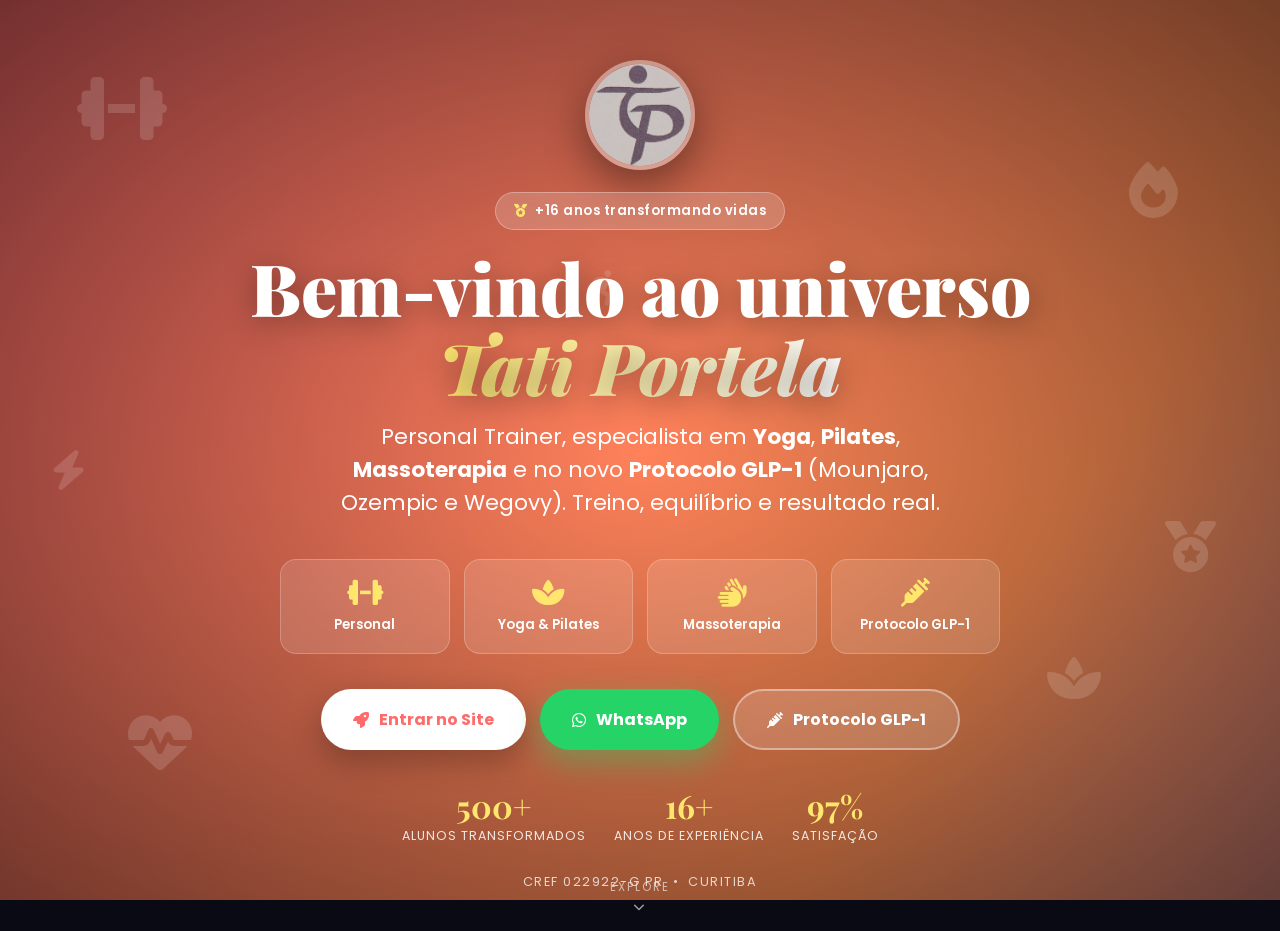
==== index.html @ 3a53423b "Add files via upload" ====
<!DOCTYPE html>
<html lang="pt-BR">
<head>
<!-- Google tag (gtag.js) -->
<script async src="https://www.googletagmanager.com/gtag/js?id=G-W2JS8PE7WV"></script>
<script>
  window.dataLayer = window.dataLayer || [];
  function gtag(){dataLayer.push(arguments);}
  gtag('js', new Date());

  gtag('config', 'G-W2JS8PE7WV');
</script>
    <meta charset="UTF-8">
    <meta name="viewport" content="width=device-width, initial-scale=1.0, maximum-scale=5.0">
    <meta name="theme-color" content="#FF6B6B">
    <meta name="description" content="Bem-vindo ao universo Tati Portela - Personal Trainer especialista em transformação física, Yoga, Pilates, Massoterapia e Protocolo GLP-1 (Mounjaro/Ozempic/Wegovy)">
    <title>Bem-vindo • Tati Portela Personal Trainer</title>
    <link rel="icon" href="TP_logo.jpeg">
    <link href="https://fonts.googleapis.com/css2?family=Poppins:wght@300;400;600;700;800;900&family=Playfair+Display:wght@700;900&display=swap" rel="stylesheet">
    <link rel="stylesheet" href="https://cdnjs.cloudflare.com/ajax/libs/font-awesome/6.4.0/css/all.min.css">
    <style>
        *, *::before, *::after { margin:0; padding:0; box-sizing: border-box; }
        html { scroll-behavior: smooth; }
        body {
            font-family: 'Poppins', sans-serif;
            color: #fff;
            min-height: 100vh;
            overflow-x: hidden;
            background: #0a0a14;
        }

        /* Animated gradient background */
        .bg-stage {
            position: fixed; inset: 0; z-index: -2;
            background: linear-gradient(125deg, #FF6B6B 0%, #FF8E53 25%, #6E72FC 60%, #4ECDC4 100%);
            background-size: 300% 300%;
            animation: gradMove 14s ease infinite;
        }
        @keyframes gradMove {
            0%,100% { background-position: 0% 50%; }
            50%     { background-position: 100% 50%; }
        }
        .bg-overlay {
            position: fixed; inset: 0; z-index: -1;
            background: radial-gradient(ellipse at center, rgba(0,0,0,0) 0%, rgba(0,0,0,0.55) 100%);
        }

        /* Floating fitness icons */
        .floaters { position: fixed; inset: 0; z-index: 0; pointer-events: none; overflow: hidden; }
        .floaters i {
            position: absolute;
            color: rgba(255,255,255,0.15);
            font-size: 3rem;
            animation: floatA 12s ease-in-out infinite;
        }
        .floaters i:nth-child(1){ top:8%;  left:6%;  animation-delay:0s;  font-size:4.5rem; }
        .floaters i:nth-child(2){ top:18%; right:8%; animation-delay:2s;  font-size:3.5rem; }
        .floaters i:nth-child(3){ bottom:14%; left:10%; animation-delay:4s; font-size:4rem; }
        .floaters i:nth-child(4){ bottom:22%; right:14%; animation-delay:1s; font-size:3rem; }
        .floaters i:nth-child(5){ top:50%; left:4%; animation-delay:3s; font-size:2.5rem; }
        .floaters i:nth-child(6){ top:58%; right:5%; animation-delay:5s; font-size:3.2rem; }
        .floaters i:nth-child(7){ top:30%; left:46%; animation-delay:6s; font-size:2.2rem; }
        @keyframes floatA {
            0%,100%{ transform: translateY(0) rotate(0deg); opacity:0.12; }
            50%   { transform: translateY(-30px) rotate(15deg); opacity:0.28; }
        }

        /* Main hero */
        main {
            position: relative; z-index: 1;
            min-height: 100vh;
            display: flex; flex-direction: column;
            align-items: center; justify-content: center;
            padding: 60px 24px 40px;
            text-align: center;
        }

        .logo-wrap {
            width: 110px; height: 110px;
            border-radius: 50%;
            overflow: hidden;
            border: 4px solid rgba(255,255,255,0.4);
            box-shadow: 0 15px 40px rgba(0,0,0,0.4);
            margin-bottom: 22px;
            animation: pulseRing 2.5s ease-in-out infinite;
        }
        .logo-wrap img { width: 100%; height: 100%; object-fit: cover; }
        @keyframes pulseRing {
            0%,100%{ box-shadow: 0 15px 40px rgba(0,0,0,0.4), 0 0 0 0 rgba(255,255,255,0.5); }
            50%   { box-shadow: 0 15px 40px rgba(0,0,0,0.4), 0 0 0 18px rgba(255,255,255,0); }
        }

        .badge-top {
            display: inline-flex; align-items: center; gap: 8px;
            padding: 8px 18px;
            background: rgba(255,255,255,0.18);
            backdrop-filter: blur(12px);
            -webkit-backdrop-filter: blur(12px);
            border-radius: 50px;
            border: 1px solid rgba(255,255,255,0.3);
            font-size: 0.82rem; font-weight: 600;
            letter-spacing: 0.5px;
            margin-bottom: 18px;
            animation: fadeUp 0.8s ease 0.1s both;
        }
        .badge-top i { color: #FFE66D; }

        h1.title {
            font-family: 'Playfair Display', serif;
            font-weight: 900;
            font-size: clamp(1.9rem, 7vw, 4.5rem);
            line-height: 1.1;
            margin-bottom: 14px;
            text-shadow: 0 6px 30px rgba(0,0,0,0.35);
            animation: fadeUp 0.9s ease 0.2s both;
            padding: 0 8px;
            word-wrap: break-word;
        }
        h1.title em {
            font-style: italic;
            background: linear-gradient(90deg, #FFE66D, #fff);
            -webkit-background-clip: text;
            background-clip: text;
            -webkit-text-fill-color: transparent;
        }
        .tagline {
            font-size: clamp(1rem, 2.5vw, 1.35rem);
            opacity: 0.95;
            font-weight: 400;
            max-width: 640px;
            margin: 0 auto 30px;
            animation: fadeUp 1s ease 0.3s both;
        }

        @keyframes fadeUp {
            from { opacity:0; transform: translateY(20px); }
            to   { opacity:1; transform: translateY(0); }
        }

        /* Pillars */
        .pillars {
            display: grid;
            grid-template-columns: repeat(4, 1fr);
            gap: 14px;
            max-width: 720px;
            width: 100%;
            margin: 10px 0 35px;
            animation: fadeUp 1.1s ease 0.4s both;
        }
        .pillar {
            background: rgba(255,255,255,0.13);
            backdrop-filter: blur(14px);
            -webkit-backdrop-filter: blur(14px);
            border: 1px solid rgba(255,255,255,0.22);
            border-radius: 16px;
            padding: 18px 10px;
            transition: transform 0.3s ease, background 0.3s ease;
        }
        .pillar:hover {
            transform: translateY(-6px);
            background: rgba(255,255,255,0.2);
        }
        .pillar i {
            font-size: 1.8rem; display:block; margin-bottom: 8px;
            color: #FFE66D;
        }
        .pillar span {
            font-size: 0.82rem; font-weight: 600; display: block;
        }

        /* CTA buttons */
        .cta-row {
            display: flex; gap: 14px; flex-wrap: wrap; justify-content: center;
            animation: fadeUp 1.2s ease 0.5s both;
        }
        .btn {
            display: inline-flex; align-items: center; gap: 10px;
            padding: 16px 32px;
            border-radius: 50px;
            text-decoration: none;
            font-weight: 700;
            font-size: 1rem;
            transition: transform 0.25s ease, box-shadow 0.25s ease;
            cursor: pointer;
            border: none;
            font-family: inherit;
        }
        .btn-primary {
            background: #fff;
            color: #FF6B6B;
            box-shadow: 0 12px 30px rgba(0,0,0,0.25);
        }
        .btn-primary:hover { transform: translateY(-4px); box-shadow: 0 18px 40px rgba(0,0,0,0.35); }
        .btn-whatsapp {
            background: #25D366;
            color: #fff;
            box-shadow: 0 12px 30px rgba(37,211,102,0.4);
        }
        .btn-whatsapp:hover { transform: translateY(-4px); box-shadow: 0 18px 40px rgba(37,211,102,0.55); }
        .btn-ghost {
            background: rgba(255,255,255,0.15);
            color: #fff;
            border: 2px solid rgba(255,255,255,0.4);
            backdrop-filter: blur(10px);
        }
        .btn-ghost:hover { background: rgba(255,255,255,0.25); transform: translateY(-4px); }

        /* Stats footer */
        .mini-stats {
            display: flex; gap: 28px; flex-wrap: wrap; justify-content: center;
            margin-top: 40px;
            animation: fadeUp 1.3s ease 0.6s both;
        }
        .mini-stats .stat {
            text-align: center;
        }
        .mini-stats .stat strong {
            display: block;
            font-family: 'Playfair Display', serif;
            font-size: 2rem;
            color: #FFE66D;
            line-height: 1;
        }
        .mini-stats .stat span {
            font-size: 0.78rem;
            opacity: 0.85;
            text-transform: uppercase;
            letter-spacing: 1px;
        }

        .cref-line {
            margin-top: 26px;
            font-size: 0.8rem;
            opacity: 0.75;
            letter-spacing: 1.5px;
            text-transform: uppercase;
        }

        /* Scroll indicator */
        .scroll-hint {
            position: absolute; bottom: 18px; left: 50%; transform: translateX(-50%);
            font-size: 0.72rem; opacity: 0.6; letter-spacing: 2px;
            text-transform: uppercase;
            display: flex; flex-direction: column; align-items: center; gap: 6px;
        }
        .scroll-hint i { animation: bounce 1.6s ease infinite; }
        @keyframes bounce {
            0%,100%{ transform: translateY(0); }
            50%   { transform: translateY(6px); }
        }

        /* Mobile */
        @media (max-width: 768px) {
            .floaters i { font-size: 2rem !important; }
            .floaters i:nth-child(1){ font-size: 2.8rem !important; }
            .floaters i:nth-child(3){ font-size: 2.5rem !important; }
        }
        @media (max-width: 600px) {
            main { padding: 36px 16px 30px; min-height: auto; }
            .logo-wrap { width: 84px; height: 84px; margin-bottom: 14px; }
            .badge-top { font-size: 0.68rem; padding: 6px 12px; letter-spacing: 0.2px; }
            h1.title br { display: none; }
            h1.title em { white-space: nowrap; }
            .tagline { font-size: 0.92rem; line-height: 1.55; padding: 0 4px; margin-bottom: 24px; }
            .pillars { grid-template-columns: repeat(2, 1fr); gap: 10px; max-width: 360px; margin: 4px auto 28px; }
            .pillar { padding: 14px 6px; }
            .pillar i { font-size: 1.4rem; margin-bottom: 6px; }
            .pillar span { font-size: 0.7rem; line-height: 1.2; }
            .btn { padding: 13px 22px; font-size: 0.88rem; width: 100%; max-width: 320px; justify-content: center; }
            .cta-row { flex-direction: column; align-items: center; gap: 10px; width: 100%; }
            .mini-stats { gap: 16px; margin-top: 26px; }
            .mini-stats .stat strong { font-size: 1.4rem; }
            .mini-stats .stat span { font-size: 0.65rem; letter-spacing: 0.5px; }
            .cref-line { font-size: 0.7rem; letter-spacing: 1px; margin-top: 20px; }
            .scroll-hint { display: none; }
            /* Reduce floaters on small screens for clarity */
            .floaters i:nth-child(5),
            .floaters i:nth-child(7) { display: none; }
        }
        @media (max-width: 380px) {
            h1.title { font-size: 1.7rem; }
            .tagline { font-size: 0.85rem; }
            .pillar span { font-size: 0.65rem; }
        }
        @media (prefers-reduced-motion: reduce) {
            .bg-stage, .floaters i, .logo-wrap, .scroll-hint i { animation: none !important; }
        }
    </style>
</head>
<body>
    <div class="bg-stage" aria-hidden="true"></div>
    <div class="bg-overlay" aria-hidden="true"></div>
    <div class="floaters" aria-hidden="true">
        <i class="fas fa-dumbbell"></i>
        <i class="fas fa-fire"></i>
        <i class="fas fa-heart-pulse"></i>
        <i class="fas fa-spa"></i>
        <i class="fas fa-bolt"></i>
        <i class="fas fa-medal"></i>
        <i class="fas fa-person-running"></i>
    </div>

    <main>
        <div class="logo-wrap">
            <img src="TP_logo.jpeg" alt="Logo Tati Portela">
        </div>

        <span class="badge-top"><i class="fas fa-medal"></i> +16 anos transformando vidas</span>

        <h1 class="title">Bem-vindo ao universo<br><em>Tati Portela</em></h1>

        <p class="tagline">
            Personal Trainer, especialista em <strong>Yoga</strong>, <strong>Pilates</strong>, <strong>Massoterapia</strong>
            e no novo <strong>Protocolo GLP-1</strong> (Mounjaro, Ozempic e Wegovy).
            Treino, equilíbrio e resultado real.
        </p>

        <div class="pillars" role="list">
            <div class="pillar" role="listitem"><i class="fas fa-dumbbell"></i><span>Personal</span></div>
            <div class="pillar" role="listitem"><i class="fas fa-spa"></i><span>Yoga &amp; Pilates</span></div>
            <div class="pillar" role="listitem"><i class="fas fa-hands"></i><span>Massoterapia</span></div>
            <div class="pillar" role="listitem"><i class="fas fa-syringe"></i><span>Protocolo GLP-1</span></div>
        </div>

        <div class="cta-row">
            <a href="site.html" class="btn btn-primary"><i class="fas fa-rocket"></i> Entrar no Site</a>
            <a href="https://api.whatsapp.com/send?phone=5541997786117&text=Ol%C3%A1%20Tati!%20Quero%20conhecer%20seus%20servi%C3%A7os." target="_blank" rel="noopener" class="btn btn-whatsapp"><i class="fab fa-whatsapp"></i> WhatsApp</a>
            <a href="site.html#protocolo" class="btn btn-ghost"><i class="fas fa-syringe"></i> Protocolo GLP-1</a>
        </div>

        <div class="mini-stats">
            <div class="stat"><strong>500+</strong><span>Alunos transformados</span></div>
            <div class="stat"><strong>16+</strong><span>Anos de experiência</span></div>
            <div class="stat"><strong>97%</strong><span>Satisfação</span></div>
        </div>

        <p class="cref-line">CREF 022922-G PR &nbsp;•&nbsp; Curitiba</p>

        <div class="scroll-hint" aria-hidden="true">
            Explore <i class="fas fa-chevron-down"></i>
        </div>
    </main>
</body>
</html>
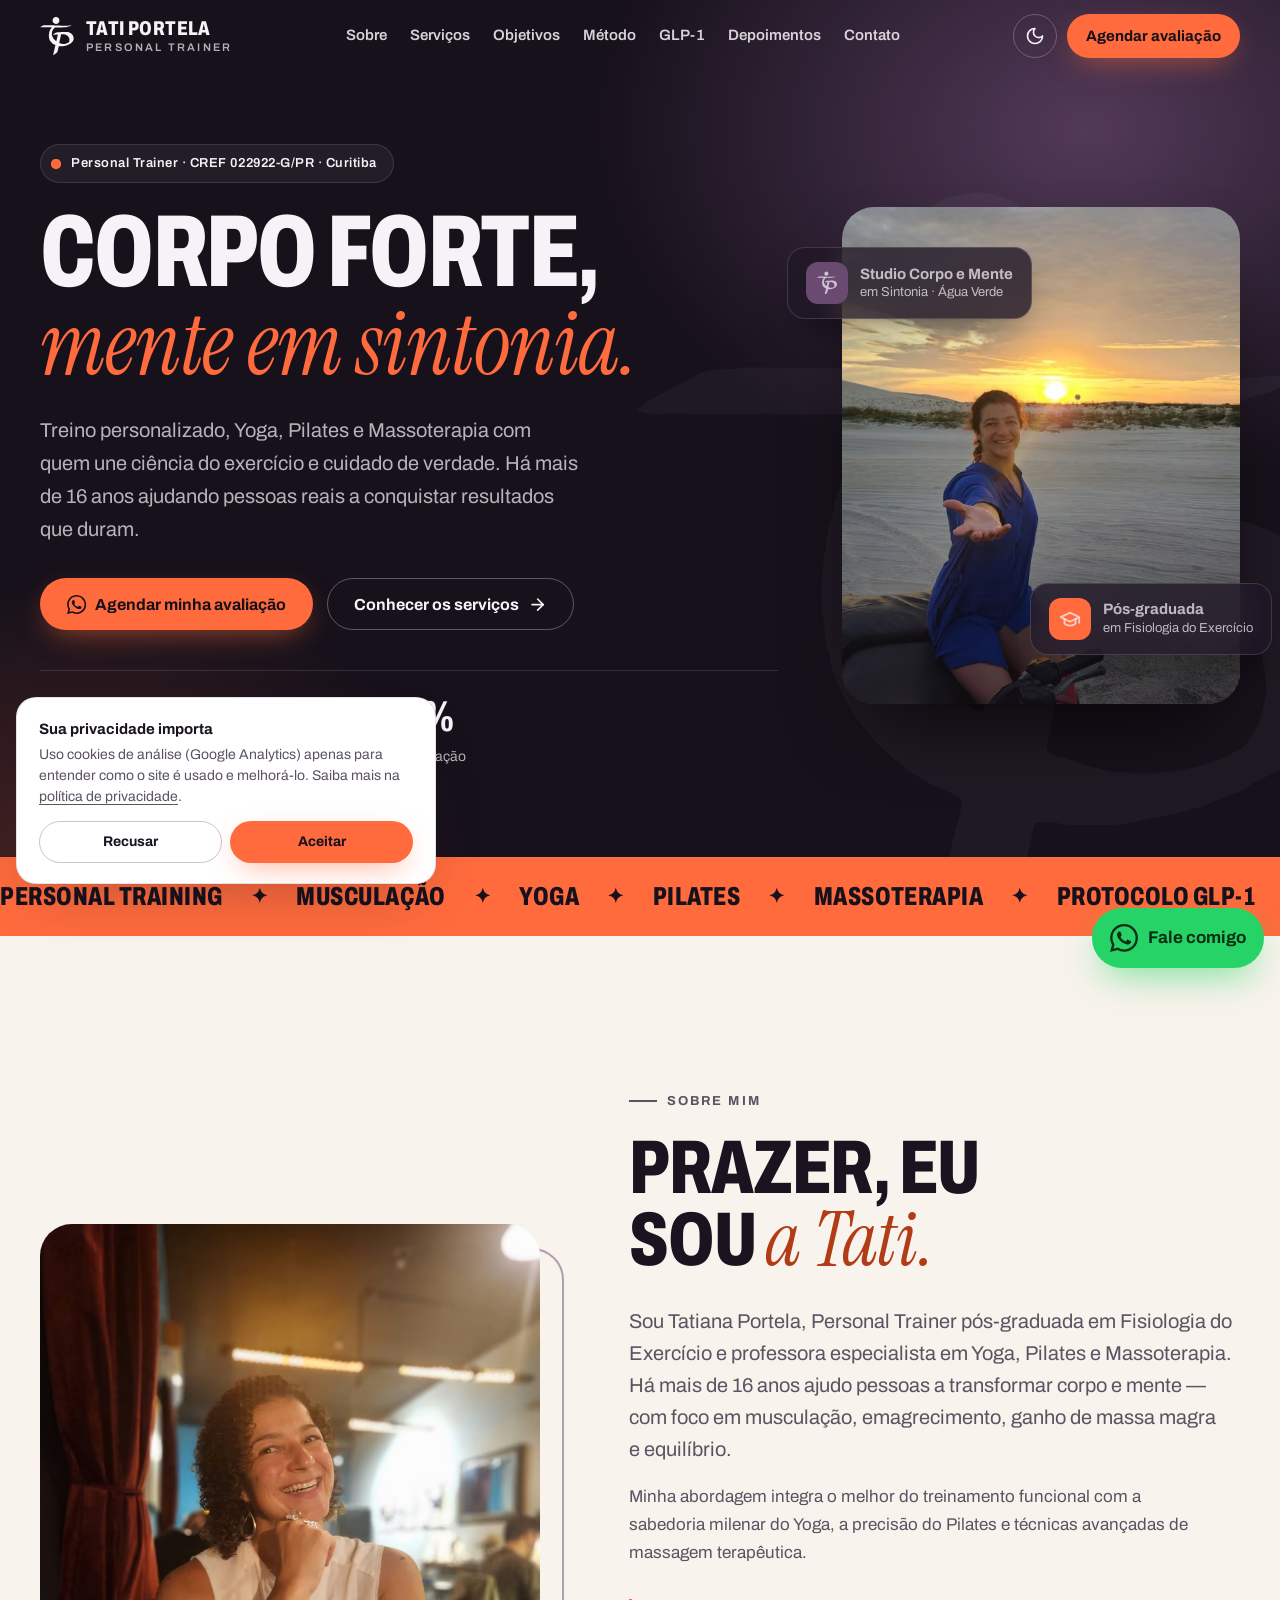
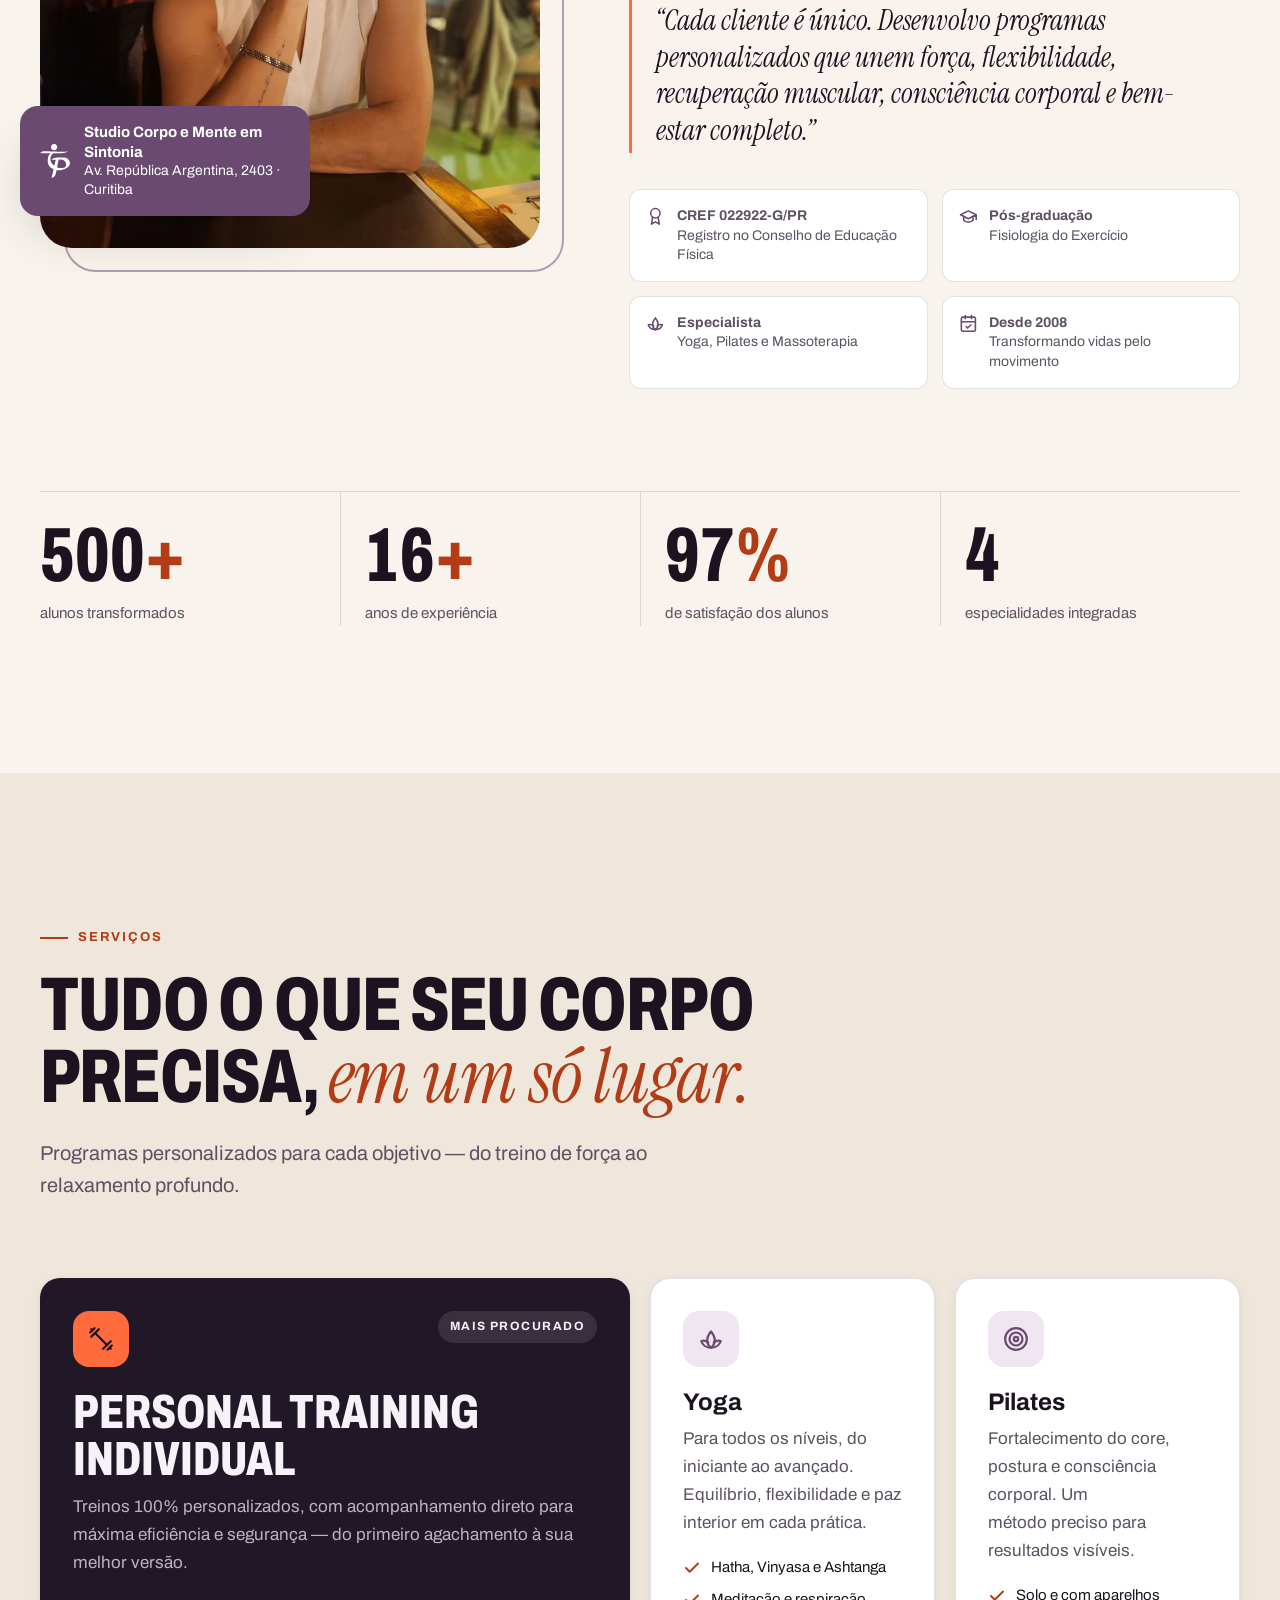
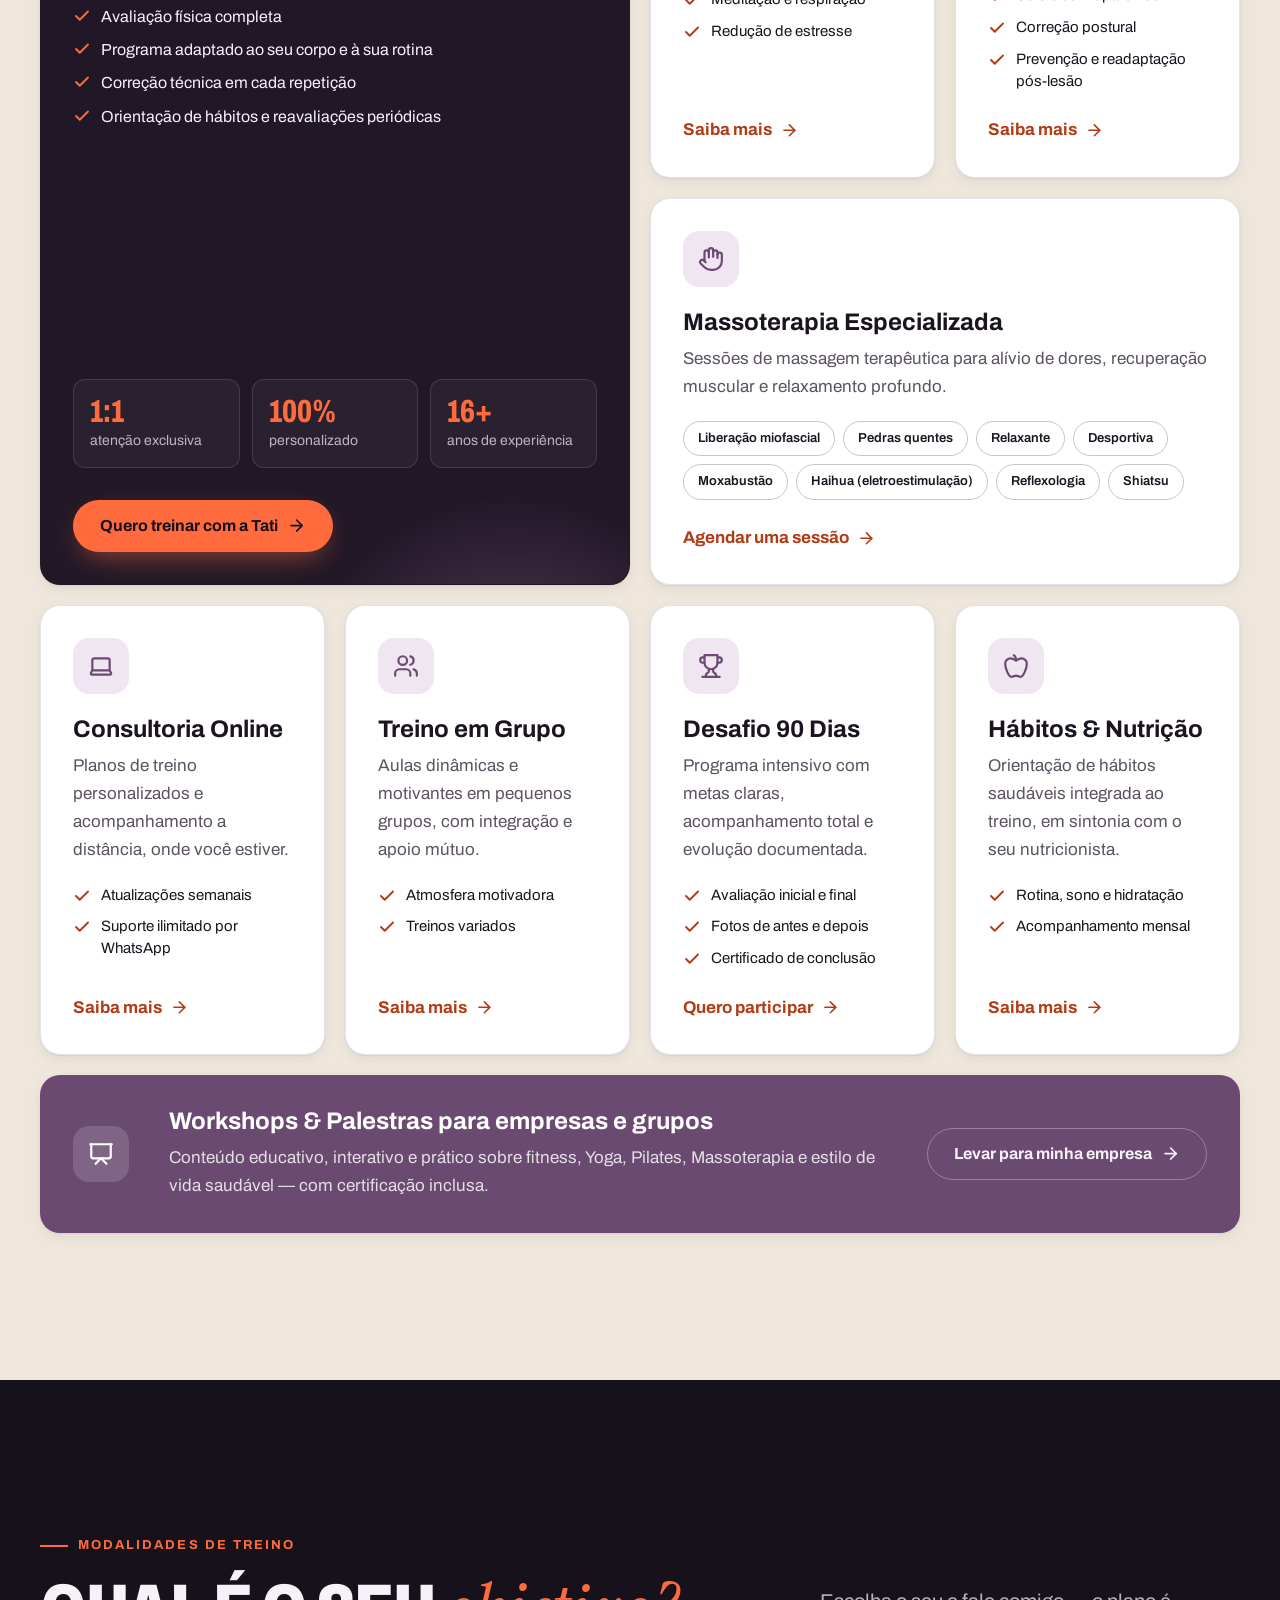
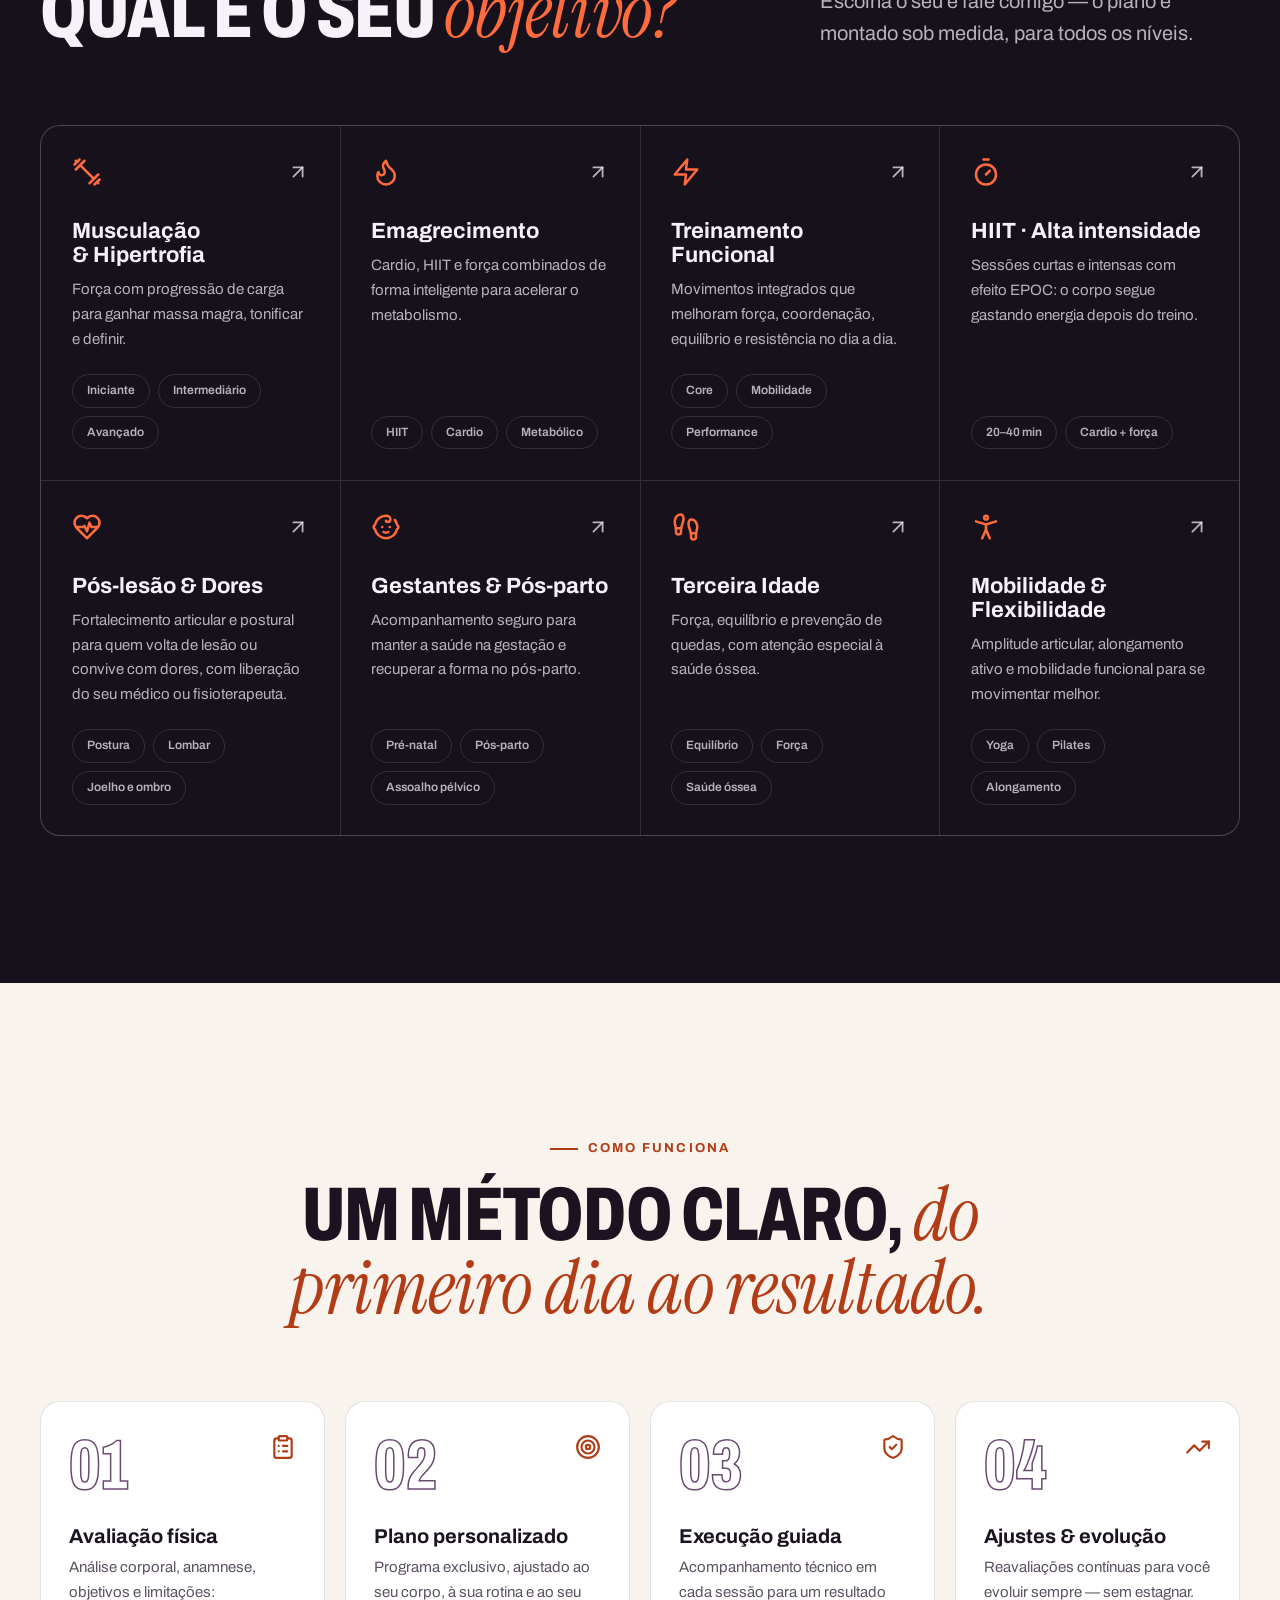
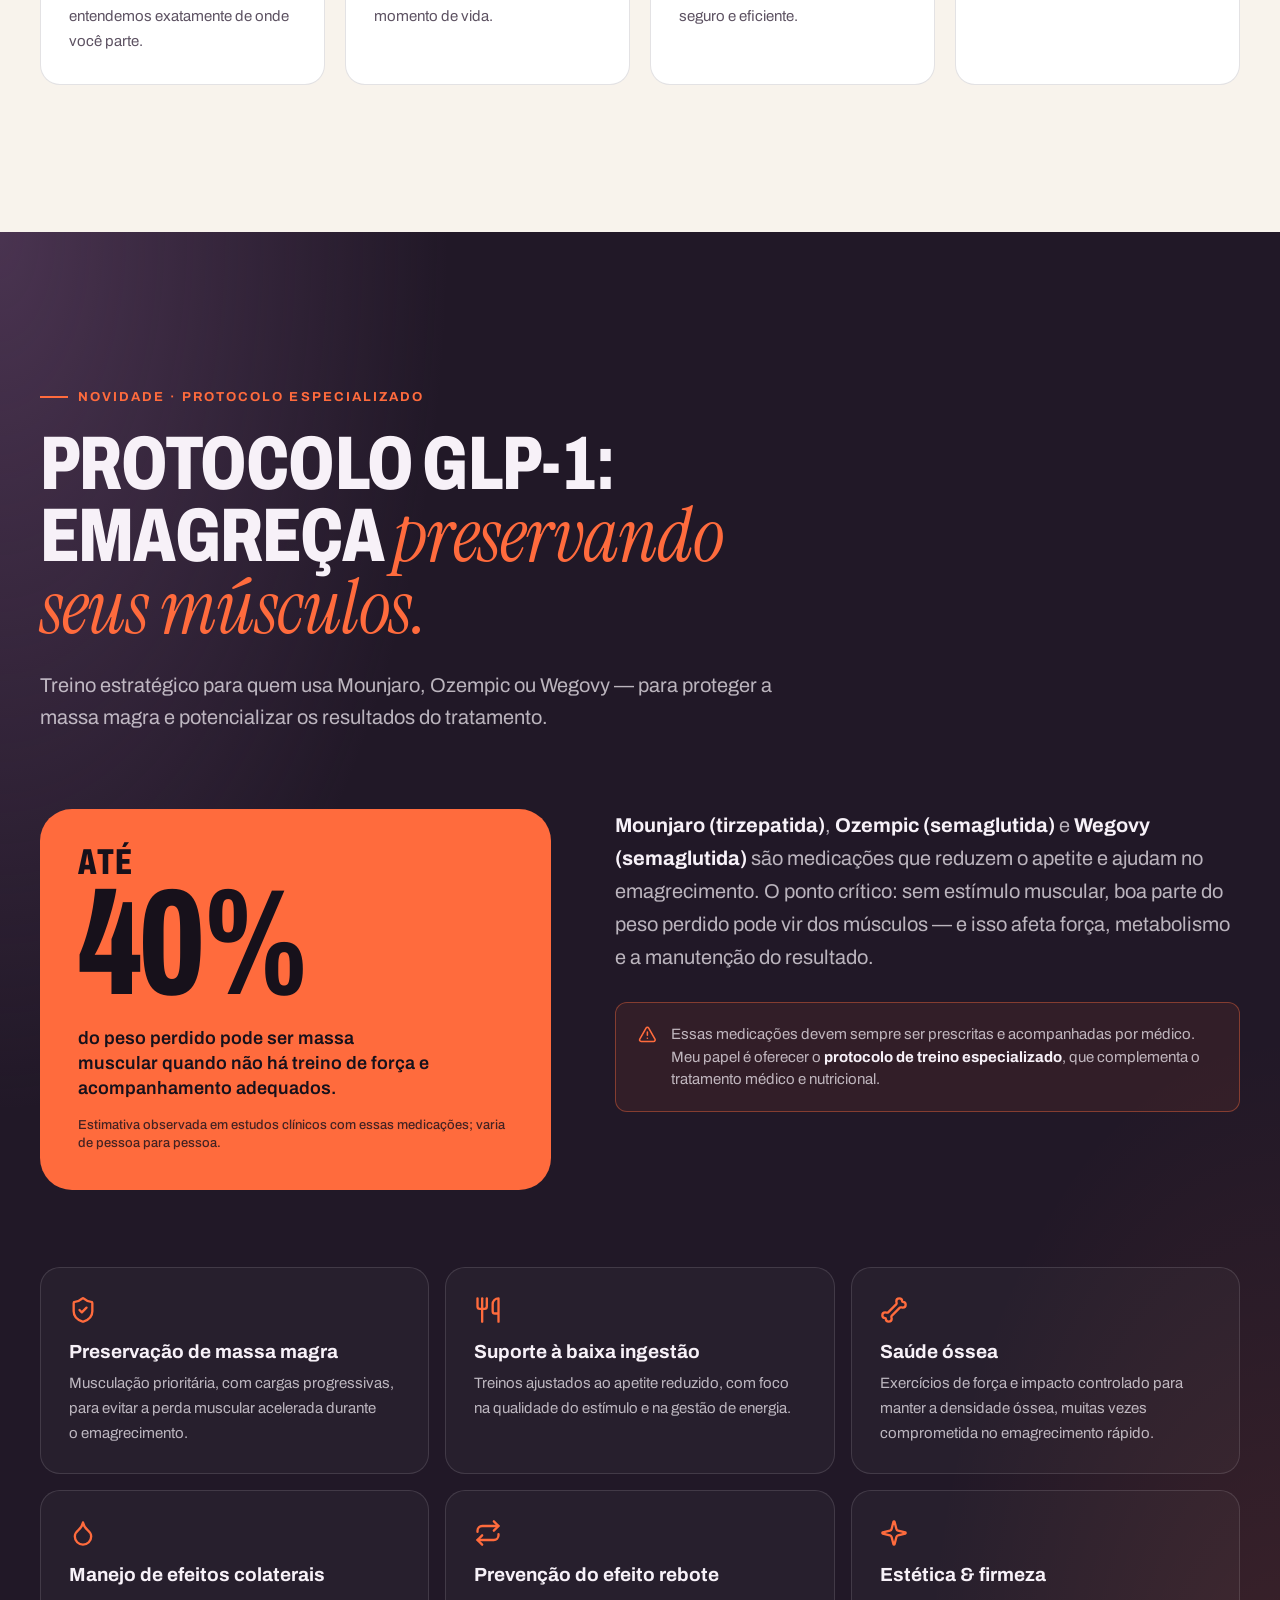
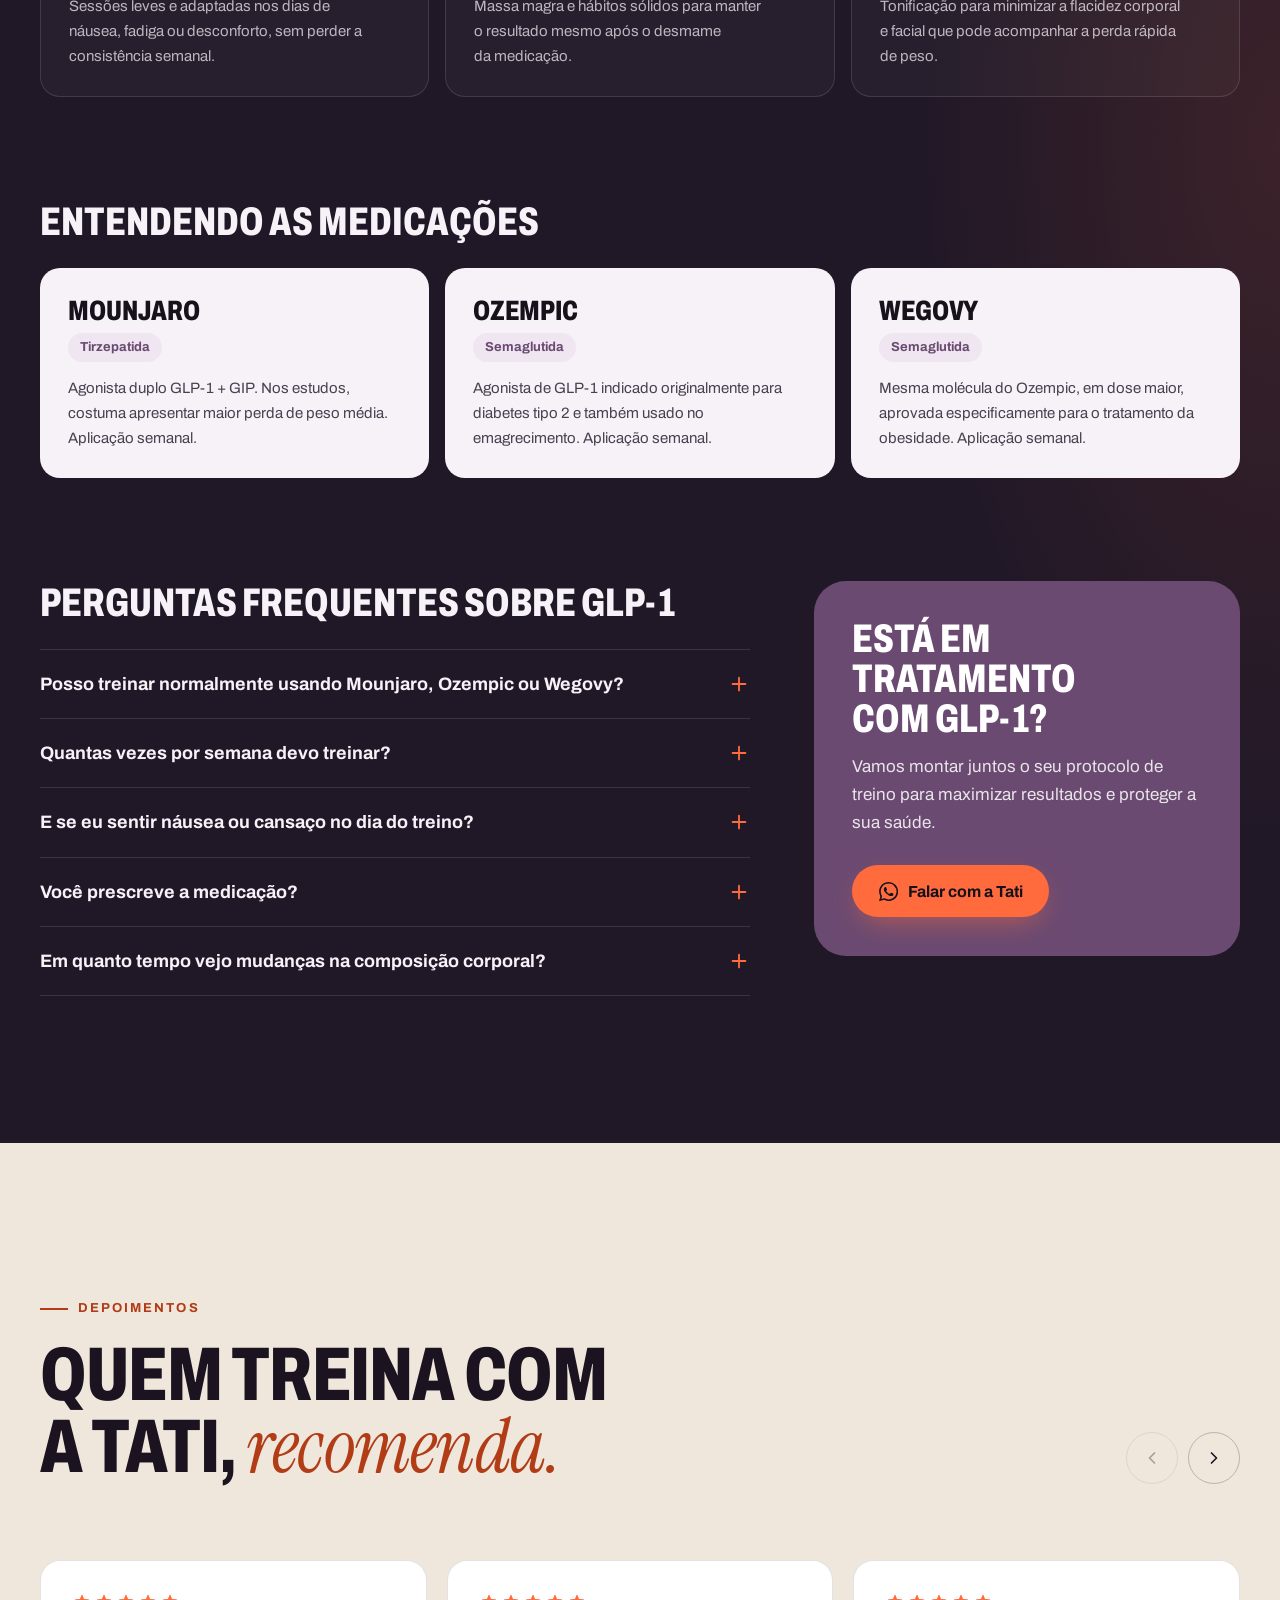
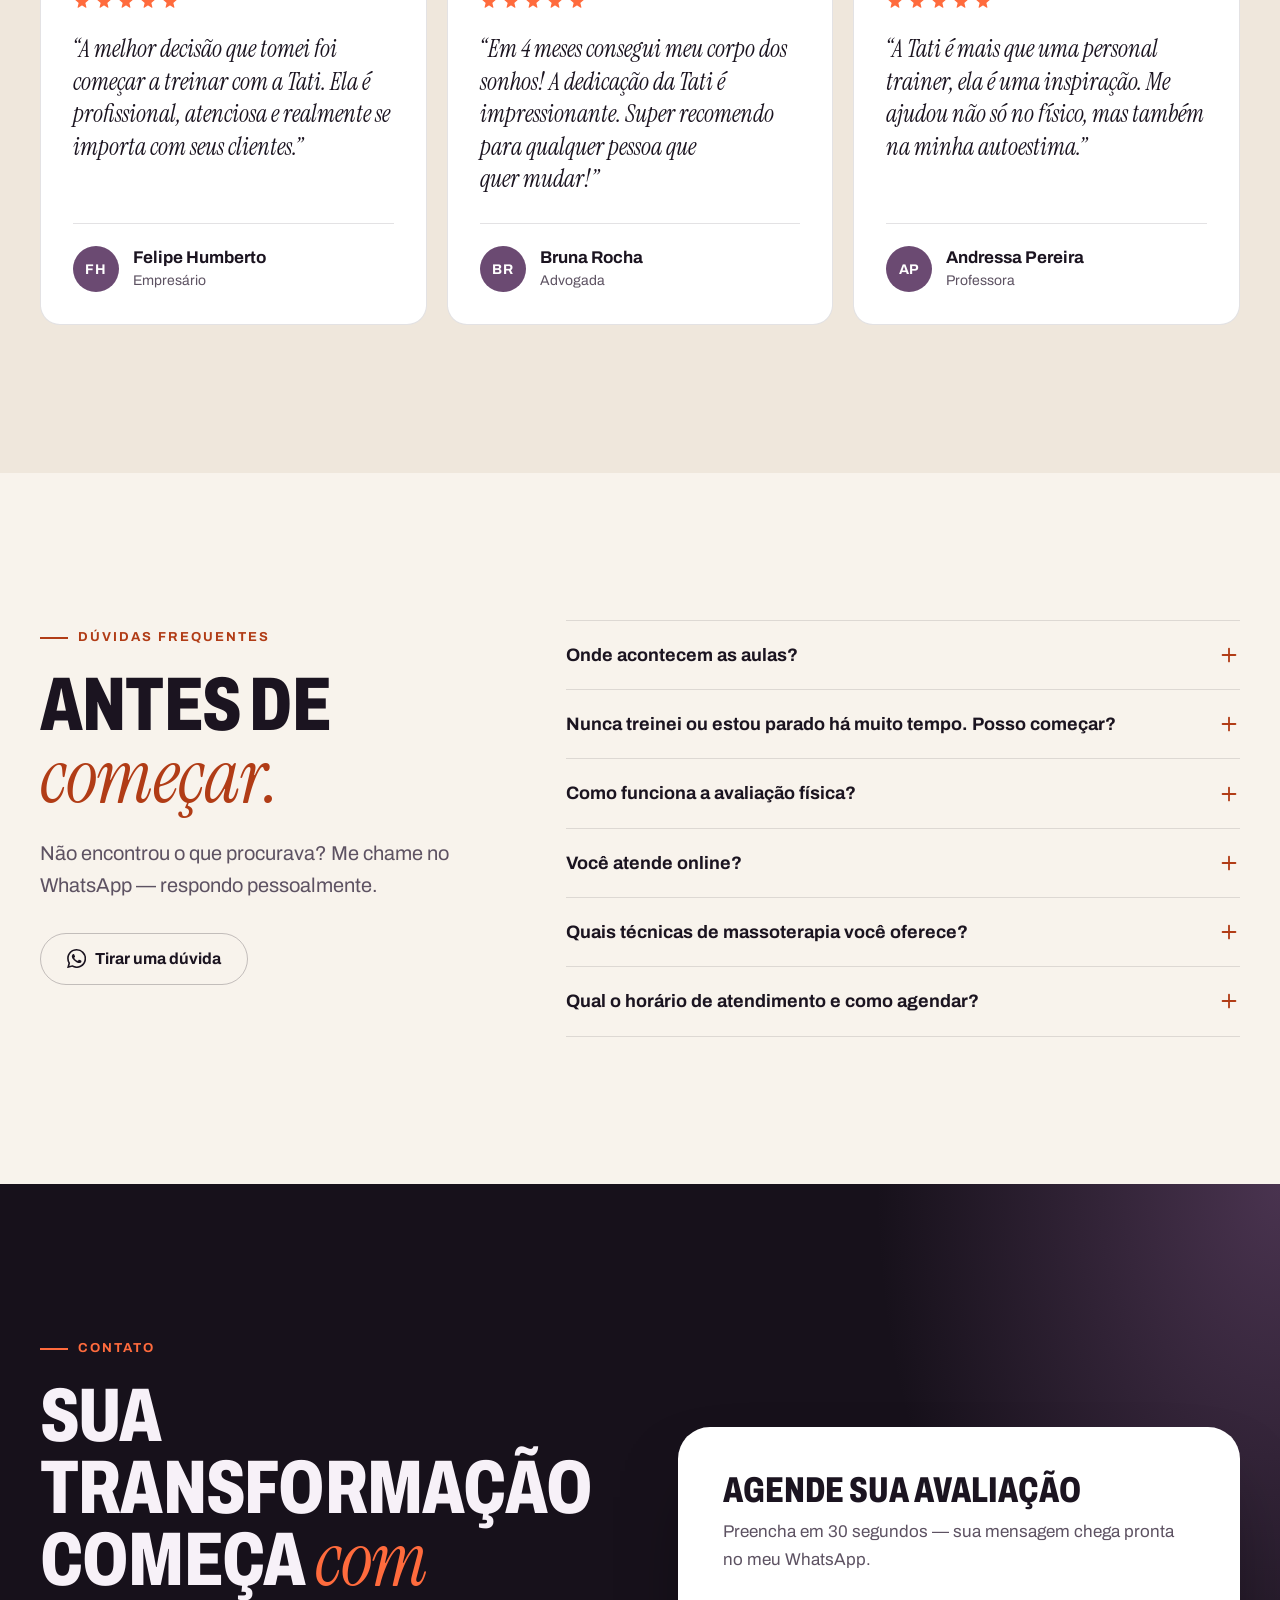
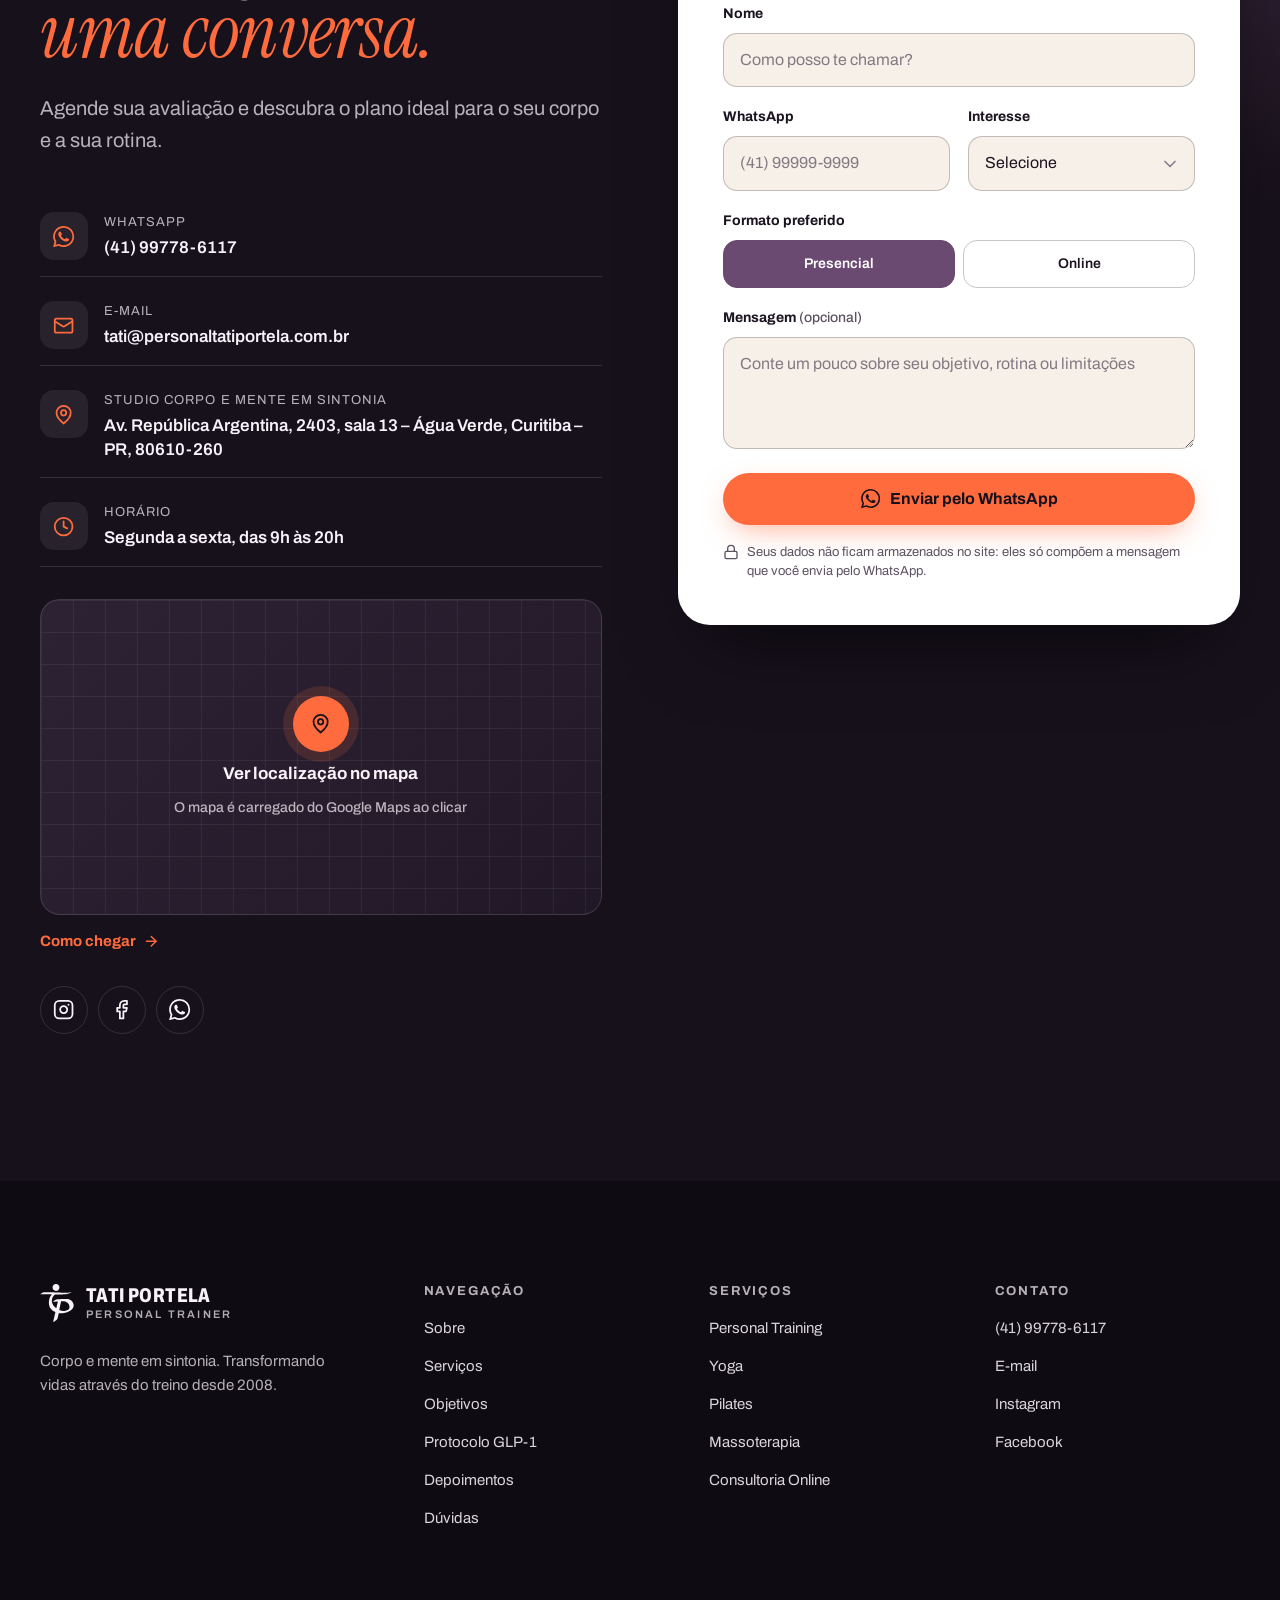
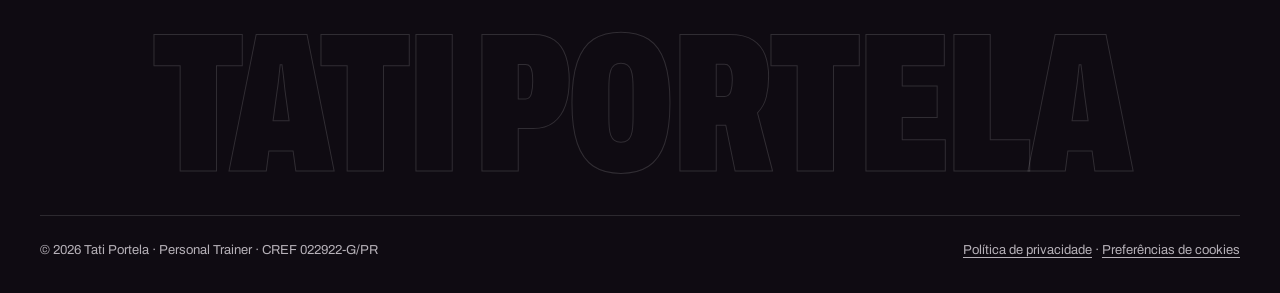
==== commit 6e25414a: "Redesenha o site da Tati Portela e remove o app Novo site em página única, com design system próprio" ====
--- a/index.html
+++ b/index.html
@@ -1,344 +1,904 @@
-<!DOCTYPE html>
-<html lang="pt-BR">
-<head>
-<!-- Google tag (gtag.js) -->
-<script async src="https://www.googletagmanager.com/gtag/js?id=G-W2JS8PE7WV"></script>
-<script>
-  window.dataLayer = window.dataLayer || [];
-  function gtag(){dataLayer.push(arguments);}
-  gtag('js', new Date());
-
-  gtag('config', 'G-W2JS8PE7WV');
-</script>
-    <meta charset="UTF-8">
-    <meta name="viewport" content="width=device-width, initial-scale=1.0, maximum-scale=5.0">
-    <meta name="theme-color" content="#FF6B6B">
-    <meta name="description" content="Bem-vindo ao universo Tati Portela - Personal Trainer especialista em transformação física, Yoga, Pilates, Massoterapia e Protocolo GLP-1 (Mounjaro/Ozempic/Wegovy)">
-    <title>Bem-vindo • Tati Portela Personal Trainer</title>
-    <link rel="icon" href="TP_logo.jpeg">
-    <link href="https://fonts.googleapis.com/css2?family=Poppins:wght@300;400;600;700;800;900&family=Playfair+Display:wght@700;900&display=swap" rel="stylesheet">
-    <link rel="stylesheet" href="https://cdnjs.cloudflare.com/ajax/libs/font-awesome/6.4.0/css/all.min.css">
-    <style>
-        *, *::before, *::after { margin:0; padding:0; box-sizing: border-box; }
-        html { scroll-behavior: smooth; }
-        body {
-            font-family: 'Poppins', sans-serif;
-            color: #fff;
-            min-height: 100vh;
-            overflow-x: hidden;
-            background: #0a0a14;
-        }
-
-        /* Animated gradient background */
-        .bg-stage {
-            position: fixed; inset: 0; z-index: -2;
-            background: linear-gradient(125deg, #FF6B6B 0%, #FF8E53 25%, #6E72FC 60%, #4ECDC4 100%);
-            background-size: 300% 300%;
-            animation: gradMove 14s ease infinite;
-        }
-        @keyframes gradMove {
-            0%,100% { background-position: 0% 50%; }
-            50%     { background-position: 100% 50%; }
-        }
-        .bg-overlay {
-            position: fixed; inset: 0; z-index: -1;
-            background: radial-gradient(ellipse at center, rgba(0,0,0,0) 0%, rgba(0,0,0,0.55) 100%);
-        }
-
-        /* Floating fitness icons */
-        .floaters { position: fixed; inset: 0; z-index: 0; pointer-events: none; overflow: hidden; }
-        .floaters i {
-            position: absolute;
-            color: rgba(255,255,255,0.15);
-            font-size: 3rem;
-            animation: floatA 12s ease-in-out infinite;
-        }
-        .floaters i:nth-child(1){ top:8%;  left:6%;  animation-delay:0s;  font-size:4.5rem; }
-        .floaters i:nth-child(2){ top:18%; right:8%; animation-delay:2s;  font-size:3.5rem; }
-        .floaters i:nth-child(3){ bottom:14%; left:10%; animation-delay:4s; font-size:4rem; }
-        .floaters i:nth-child(4){ bottom:22%; right:14%; animation-delay:1s; font-size:3rem; }
-        .floaters i:nth-child(5){ top:50%; left:4%; animation-delay:3s; font-size:2.5rem; }
-        .floaters i:nth-child(6){ top:58%; right:5%; animation-delay:5s; font-size:3.2rem; }
-        .floaters i:nth-child(7){ top:30%; left:46%; animation-delay:6s; font-size:2.2rem; }
-        @keyframes floatA {
-            0%,100%{ transform: translateY(0) rotate(0deg); opacity:0.12; }
-            50%   { transform: translateY(-30px) rotate(15deg); opacity:0.28; }
-        }
-
-        /* Main hero */
-        main {
-            position: relative; z-index: 1;
-            min-height: 100vh;
-            display: flex; flex-direction: column;
-            align-items: center; justify-content: center;
-            padding: 60px 24px 40px;
-            text-align: center;
-        }
-
-        .logo-wrap {
-            width: 110px; height: 110px;
-            border-radius: 50%;
-            overflow: hidden;
-            border: 4px solid rgba(255,255,255,0.4);
-            box-shadow: 0 15px 40px rgba(0,0,0,0.4);
-            margin-bottom: 22px;
-            animation: pulseRing 2.5s ease-in-out infinite;
-        }
-        .logo-wrap img { width: 100%; height: 100%; object-fit: cover; }
-        @keyframes pulseRing {
-            0%,100%{ box-shadow: 0 15px 40px rgba(0,0,0,0.4), 0 0 0 0 rgba(255,255,255,0.5); }
-            50%   { box-shadow: 0 15px 40px rgba(0,0,0,0.4), 0 0 0 18px rgba(255,255,255,0); }
-        }
-
-        .badge-top {
-            display: inline-flex; align-items: center; gap: 8px;
-            padding: 8px 18px;
-            background: rgba(255,255,255,0.18);
-            backdrop-filter: blur(12px);
-            -webkit-backdrop-filter: blur(12px);
-            border-radius: 50px;
-            border: 1px solid rgba(255,255,255,0.3);
-            font-size: 0.82rem; font-weight: 600;
-            letter-spacing: 0.5px;
-            margin-bottom: 18px;
-            animation: fadeUp 0.8s ease 0.1s both;
-        }
-        .badge-top i { color: #FFE66D; }
-
-        h1.title {
-            font-family: 'Playfair Display', serif;
-            font-weight: 900;
-            font-size: clamp(1.9rem, 7vw, 4.5rem);
-            line-height: 1.1;
-            margin-bottom: 14px;
-            text-shadow: 0 6px 30px rgba(0,0,0,0.35);
-            animation: fadeUp 0.9s ease 0.2s both;
-            padding: 0 8px;
-            word-wrap: break-word;
-        }
-        h1.title em {
-            font-style: italic;
-            background: linear-gradient(90deg, #FFE66D, #fff);
-            -webkit-background-clip: text;
-            background-clip: text;
-            -webkit-text-fill-color: transparent;
-        }
-        .tagline {
-            font-size: clamp(1rem, 2.5vw, 1.35rem);
-            opacity: 0.95;
-            font-weight: 400;
-            max-width: 640px;
-            margin: 0 auto 30px;
-            animation: fadeUp 1s ease 0.3s both;
-        }
-
-        @keyframes fadeUp {
-            from { opacity:0; transform: translateY(20px); }
-            to   { opacity:1; transform: translateY(0); }
-        }
-
-        /* Pillars */
-        .pillars {
-            display: grid;
-            grid-template-columns: repeat(4, 1fr);
-            gap: 14px;
-            max-width: 720px;
-            width: 100%;
-            margin: 10px 0 35px;
-            animation: fadeUp 1.1s ease 0.4s both;
-        }
-        .pillar {
-            background: rgba(255,255,255,0.13);
-            backdrop-filter: blur(14px);
-            -webkit-backdrop-filter: blur(14px);
-            border: 1px solid rgba(255,255,255,0.22);
-            border-radius: 16px;
-            padding: 18px 10px;
-            transition: transform 0.3s ease, background 0.3s ease;
-        }
-        .pillar:hover {
-            transform: translateY(-6px);
-            background: rgba(255,255,255,0.2);
-        }
-        .pillar i {
-            font-size: 1.8rem; display:block; margin-bottom: 8px;
-            color: #FFE66D;
-        }
-        .pillar span {
-            font-size: 0.82rem; font-weight: 600; display: block;
-        }
-
-        /* CTA buttons */
-        .cta-row {
-            display: flex; gap: 14px; flex-wrap: wrap; justify-content: center;
-            animation: fadeUp 1.2s ease 0.5s both;
-        }
-        .btn {
-            display: inline-flex; align-items: center; gap: 10px;
-            padding: 16px 32px;
-            border-radius: 50px;
-            text-decoration: none;
-            font-weight: 700;
-            font-size: 1rem;
-            transition: transform 0.25s ease, box-shadow 0.25s ease;
-            cursor: pointer;
-            border: none;
-            font-family: inherit;
-        }
-        .btn-primary {
-            background: #fff;
-            color: #FF6B6B;
-            box-shadow: 0 12px 30px rgba(0,0,0,0.25);
-        }
-        .btn-primary:hover { transform: translateY(-4px); box-shadow: 0 18px 40px rgba(0,0,0,0.35); }
-        .btn-whatsapp {
-            background: #25D366;
-            color: #fff;
-            box-shadow: 0 12px 30px rgba(37,211,102,0.4);
-        }
-        .btn-whatsapp:hover { transform: translateY(-4px); box-shadow: 0 18px 40px rgba(37,211,102,0.55); }
-        .btn-ghost {
-            background: rgba(255,255,255,0.15);
-            color: #fff;
-            border: 2px solid rgba(255,255,255,0.4);
-            backdrop-filter: blur(10px);
-        }
-        .btn-ghost:hover { background: rgba(255,255,255,0.25); transform: translateY(-4px); }
-
-        /* Stats footer */
-        .mini-stats {
-            display: flex; gap: 28px; flex-wrap: wrap; justify-content: center;
-            margin-top: 40px;
-            animation: fadeUp 1.3s ease 0.6s both;
-        }
-        .mini-stats .stat {
-            text-align: center;
-        }
-        .mini-stats .stat strong {
-            display: block;
-            font-family: 'Playfair Display', serif;
-            font-size: 2rem;
-            color: #FFE66D;
-            line-height: 1;
-        }
-        .mini-stats .stat span {
-            font-size: 0.78rem;
-            opacity: 0.85;
-            text-transform: uppercase;
-            letter-spacing: 1px;
-        }
-
-        .cref-line {
-            margin-top: 26px;
-            font-size: 0.8rem;
-            opacity: 0.75;
-            letter-spacing: 1.5px;
-            text-transform: uppercase;
-        }
-
-        /* Scroll indicator */
-        .scroll-hint {
-            position: absolute; bottom: 18px; left: 50%; transform: translateX(-50%);
-            font-size: 0.72rem; opacity: 0.6; letter-spacing: 2px;
-            text-transform: uppercase;
-            display: flex; flex-direction: column; align-items: center; gap: 6px;
-        }
-        .scroll-hint i { animation: bounce 1.6s ease infinite; }
-        @keyframes bounce {
-            0%,100%{ transform: translateY(0); }
-            50%   { transform: translateY(6px); }
-        }
-
-        /* Mobile */
-        @media (max-width: 768px) {
-            .floaters i { font-size: 2rem !important; }
-            .floaters i:nth-child(1){ font-size: 2.8rem !important; }
-            .floaters i:nth-child(3){ font-size: 2.5rem !important; }
-        }
-        @media (max-width: 600px) {
-            main { padding: 36px 16px 30px; min-height: auto; }
-            .logo-wrap { width: 84px; height: 84px; margin-bottom: 14px; }
-            .badge-top { font-size: 0.68rem; padding: 6px 12px; letter-spacing: 0.2px; }
-            h1.title br { display: none; }
-            h1.title em { white-space: nowrap; }
-            .tagline { font-size: 0.92rem; line-height: 1.55; padding: 0 4px; margin-bottom: 24px; }
-            .pillars { grid-template-columns: repeat(2, 1fr); gap: 10px; max-width: 360px; margin: 4px auto 28px; }
-            .pillar { padding: 14px 6px; }
-            .pillar i { font-size: 1.4rem; margin-bottom: 6px; }
-            .pillar span { font-size: 0.7rem; line-height: 1.2; }
-            .btn { padding: 13px 22px; font-size: 0.88rem; width: 100%; max-width: 320px; justify-content: center; }
-            .cta-row { flex-direction: column; align-items: center; gap: 10px; width: 100%; }
-            .mini-stats { gap: 16px; margin-top: 26px; }
-            .mini-stats .stat strong { font-size: 1.4rem; }
-            .mini-stats .stat span { font-size: 0.65rem; letter-spacing: 0.5px; }
-            .cref-line { font-size: 0.7rem; letter-spacing: 1px; margin-top: 20px; }
-            .scroll-hint { display: none; }
-            /* Reduce floaters on small screens for clarity */
-            .floaters i:nth-child(5),
-            .floaters i:nth-child(7) { display: none; }
-        }
-        @media (max-width: 380px) {
-            h1.title { font-size: 1.7rem; }
-            .tagline { font-size: 0.85rem; }
-            .pillar span { font-size: 0.65rem; }
-        }
-        @media (prefers-reduced-motion: reduce) {
-            .bg-stage, .floaters i, .logo-wrap, .scroll-hint i { animation: none !important; }
-        }
-    </style>
-</head>
-<body>
-    <div class="bg-stage" aria-hidden="true"></div>
-    <div class="bg-overlay" aria-hidden="true"></div>
-    <div class="floaters" aria-hidden="true">
-        <i class="fas fa-dumbbell"></i>
-        <i class="fas fa-fire"></i>
-        <i class="fas fa-heart-pulse"></i>
-        <i class="fas fa-spa"></i>
-        <i class="fas fa-bolt"></i>
-        <i class="fas fa-medal"></i>
-        <i class="fas fa-person-running"></i>
-    </div>
-
-    <main>
-        <div class="logo-wrap">
-            <img src="TP_logo.jpeg" alt="Logo Tati Portela">
-        </div>
-
-        <span class="badge-top"><i class="fas fa-medal"></i> +16 anos transformando vidas</span>
-
-        <h1 class="title">Bem-vindo ao universo<br><em>Tati Portela</em></h1>
-
-        <p class="tagline">
-            Personal Trainer, especialista em <strong>Yoga</strong>, <strong>Pilates</strong>, <strong>Massoterapia</strong>
-            e no novo <strong>Protocolo GLP-1</strong> (Mounjaro, Ozempic e Wegovy).
-            Treino, equilíbrio e resultado real.
-        </p>
-
-        <div class="pillars" role="list">
-            <div class="pillar" role="listitem"><i class="fas fa-dumbbell"></i><span>Personal</span></div>
-            <div class="pillar" role="listitem"><i class="fas fa-spa"></i><span>Yoga &amp; Pilates</span></div>
-            <div class="pillar" role="listitem"><i class="fas fa-hands"></i><span>Massoterapia</span></div>
-            <div class="pillar" role="listitem"><i class="fas fa-syringe"></i><span>Protocolo GLP-1</span></div>
-        </div>
-
-        <div class="cta-row">
-            <a href="site.html" class="btn btn-primary"><i class="fas fa-rocket"></i> Entrar no Site</a>
-            <a href="https://api.whatsapp.com/send?phone=5541997786117&text=Ol%C3%A1%20Tati!%20Quero%20conhecer%20seus%20servi%C3%A7os." target="_blank" rel="noopener" class="btn btn-whatsapp"><i class="fab fa-whatsapp"></i> WhatsApp</a>
-            <a href="site.html#protocolo" class="btn btn-ghost"><i class="fas fa-syringe"></i> Protocolo GLP-1</a>
-        </div>
-
-        <div class="mini-stats">
-            <div class="stat"><strong>500+</strong><span>Alunos transformados</span></div>
-            <div class="stat"><strong>16+</strong><span>Anos de experiência</span></div>
-            <div class="stat"><strong>97%</strong><span>Satisfação</span></div>
-        </div>
-
-        <p class="cref-line">CREF 022922-G PR &nbsp;•&nbsp; Curitiba</p>
-
-        <div class="scroll-hint" aria-hidden="true">
-            Explore <i class="fas fa-chevron-down"></i>
-        </div>
-    </main>
-</body>
-</html>
+<!doctype html>
+<html lang="pt-BR">
+<head>
+  <meta charset="utf-8">
+  <meta name="viewport" content="width=device-width, initial-scale=1, viewport-fit=cover">
+  <title>Tati Portela | Personal Trainer em Curitiba – Musculação, Yoga, Pilates e Protocolo GLP-1</title>
+  <meta name="description" content="Personal Trainer em Curitiba (CREF 022922-G/PR) com mais de 16 anos de experiência. Treino personalizado, Yoga, Pilates, Massoterapia e Protocolo GLP-1. Agende sua avaliação.">
+  <link rel="canonical" href="https://personaltatiportela.com.br/">
+  <meta name="robots" content="index, follow, max-image-preview:large">
+  <meta name="theme-color" content="#17111b">
+  <meta name="color-scheme" content="light dark">
+  <meta name="format-detection" content="telephone=no">
+
+  <!-- Open Graph / redes sociais -->
+  <meta property="og:type" content="website">
+  <meta property="og:locale" content="pt_BR">
+  <meta property="og:site_name" content="Tati Portela Personal Trainer">
+  <meta property="og:title" content="Tati Portela | Corpo forte, mente em sintonia">
+  <meta property="og:description" content="Treino personalizado, Yoga, Pilates, Massoterapia e Protocolo GLP-1 em Curitiba. Mais de 16 anos transformando vidas.">
+  <meta property="og:url" content="https://personaltatiportela.com.br/">
+  <meta property="og:image" content="https://personaltatiportela.com.br/assets/img/og-image.jpg">
+  <meta property="og:image:width" content="1200">
+  <meta property="og:image:height" content="630">
+  <meta property="og:image:alt" content="Tati Portela, Personal Trainer em Curitiba">
+  <meta name="twitter:card" content="summary_large_image">
+
+  <!-- Ícones -->
+  <link rel="icon" href="favicon.ico" sizes="32x32">
+  <link rel="icon" href="favicon.svg" type="image/svg+xml">
+  <link rel="apple-touch-icon" href="apple-touch-icon.png">
+
+  <!-- Performance -->
+  <link rel="preload" href="assets/fonts/archivo-var-latin.woff2" as="font" type="font/woff2" crossorigin>
+  <link rel="preload" as="image" type="image/avif" fetchpriority="high" href="assets/img/tati-boas-vindas-840.avif" imagesrcset="assets/img/tati-boas-vindas-560.avif 560w, assets/img/tati-boas-vindas-840.avif 840w, assets/img/tati-boas-vindas-1120.avif 1120w" imagesizes="(max-width: 960px) min(480px, 92vw), 520px">
+  <link rel="stylesheet" href="assets/css/styles.css?v=20261024">
+
+  <script>
+    // Tema salvo (evita "piscar") + marca que o JS está ativo
+    (function () {
+      var d = document.documentElement;
+      d.classList.add('js');
+      try {
+        var t = localStorage.getItem('tp-theme');
+        if (t === 'light' || t === 'dark') d.setAttribute('data-theme', t);
+      } catch (e) {}
+    })();
+  </script>
+  <script>
+    // Google Analytics 4 com Consent Mode v2 (LGPD): só mede com cookies após o aceite
+    // e só carrega no domínio oficial, para não misturar visitas de pré-visualização.
+    window.dataLayer = window.dataLayer || [];
+    function gtag() { dataLayer.push(arguments); }
+    (function () {
+      var consent = null;
+      try { consent = localStorage.getItem('tp-consent'); } catch (e) {}
+      gtag('consent', 'default', {
+        ad_storage: 'denied',
+        ad_user_data: 'denied',
+        ad_personalization: 'denied',
+        analytics_storage: consent === 'granted' ? 'granted' : 'denied'
+      });
+      if (!/(^|\.)personaltatiportela\.com\.br$/.test(location.hostname)) return;
+      gtag('js', new Date());
+      gtag('config', 'G-W2JS8PE7WV');
+      var s = document.createElement('script');
+      s.async = true;
+      s.src = 'https://www.googletagmanager.com/gtag/js?id=G-W2JS8PE7WV';
+      document.head.appendChild(s);
+    })();
+  </script>
+
+  <script type="application/ld+json">
+  {
+    "@context": "https://schema.org",
+    "@graph": [
+      {
+        "@type": "WebSite",
+        "@id": "https://personaltatiportela.com.br/#website",
+        "url": "https://personaltatiportela.com.br/",
+        "name": "Tati Portela Personal Trainer",
+        "inLanguage": "pt-BR",
+        "publisher": { "@id": "https://personaltatiportela.com.br/#studio" }
+      },
+      {
+        "@type": "Person",
+        "@id": "https://personaltatiportela.com.br/#tati",
+        "name": "Tatiana Portela",
+        "alternateName": "Tati Portela",
+        "jobTitle": "Personal Trainer",
+        "description": "Personal Trainer pós-graduada em Fisiologia do Exercício, especialista em Yoga, Pilates e Massoterapia.",
+        "image": "https://personaltatiportela.com.br/assets/img/tati-retrato-800.jpg",
+        "hasCredential": {
+          "@type": "EducationalOccupationalCredential",
+          "credentialCategory": "Registro profissional",
+          "name": "CREF 022922-G/PR"
+        },
+        "knowsAbout": ["Musculação", "Emagrecimento", "Hipertrofia", "Treinamento funcional", "Yoga", "Pilates", "Massoterapia", "Fisiologia do Exercício"],
+        "worksFor": { "@id": "https://personaltatiportela.com.br/#studio" },
+        "sameAs": ["https://instagram.com/personal.tatiportela", "https://facebook.com/corpomenteemsintonia"]
+      },
+      {
+        "@type": "HealthClub",
+        "@id": "https://personaltatiportela.com.br/#studio",
+        "name": "Tati Portela Personal Trainer – Studio Corpo e Mente em Sintonia",
+        "url": "https://personaltatiportela.com.br/",
+        "logo": "https://personaltatiportela.com.br/assets/img/icon-512.png",
+        "image": "https://personaltatiportela.com.br/assets/img/og-image.jpg",
+        "telephone": "+55-41-99778-6117",
+        "email": "tati@personaltatiportela.com.br",
+        "address": {
+          "@type": "PostalAddress",
+          "streetAddress": "Av. República Argentina, 2403, Sala 13 – Água Verde",
+          "addressLocality": "Curitiba",
+          "addressRegion": "PR",
+          "postalCode": "80610-260",
+          "addressCountry": "BR"
+        },
+        "areaServed": { "@type": "City", "name": "Curitiba" },
+        "openingHoursSpecification": [{
+          "@type": "OpeningHoursSpecification",
+          "dayOfWeek": ["Monday", "Tuesday", "Wednesday", "Thursday", "Friday"],
+          "opens": "09:00",
+          "closes": "20:00"
+        }],
+        "founder": { "@id": "https://personaltatiportela.com.br/#tati" },
+        "sameAs": ["https://instagram.com/personal.tatiportela", "https://facebook.com/corpomenteemsintonia"],
+        "hasOfferCatalog": {
+          "@type": "OfferCatalog",
+          "name": "Serviços",
+          "itemListElement": [
+            { "@type": "Offer", "itemOffered": { "@type": "Service", "name": "Personal Training Individual" } },
+            { "@type": "Offer", "itemOffered": { "@type": "Service", "name": "Yoga" } },
+            { "@type": "Offer", "itemOffered": { "@type": "Service", "name": "Pilates" } },
+            { "@type": "Offer", "itemOffered": { "@type": "Service", "name": "Massoterapia" } },
+            { "@type": "Offer", "itemOffered": { "@type": "Service", "name": "Consultoria Online" } },
+            { "@type": "Offer", "itemOffered": { "@type": "Service", "name": "Treino em Grupo" } },
+            { "@type": "Offer", "itemOffered": { "@type": "Service", "name": "Desafio 90 Dias" } },
+            { "@type": "Offer", "itemOffered": { "@type": "Service", "name": "Protocolo de treino para usuários de GLP-1" } },
+            { "@type": "Offer", "itemOffered": { "@type": "Service", "name": "Workshops e Palestras" } }
+          ]
+        }
+      },
+      {
+        "@type": "FAQPage",
+        "@id": "https://personaltatiportela.com.br/#faq",
+        "mainEntity": [
+          { "@type": "Question", "name": "Onde acontecem as aulas?", "acceptedAnswer": { "@type": "Answer", "text": "No Studio Corpo e Mente em Sintonia, na Av. República Argentina, 2403, sala 13, Água Verde, Curitiba (PR). Também atendo a distância pela Consultoria Online." } },
+          { "@type": "Question", "name": "Nunca treinei ou estou parado há muito tempo. Posso começar?", "acceptedAnswer": { "@type": "Answer", "text": "Pode e deve. Tudo começa com uma avaliação física completa, e o programa é montado a partir do seu nível atual, com progressão segura." } },
+          { "@type": "Question", "name": "Como funciona a avaliação física?", "acceptedAnswer": { "@type": "Answer", "text": "Fazemos análise corporal, anamnese e conversamos sobre seus objetivos, rotina e limitações. Com isso, monto um plano personalizado e definimos as reavaliações." } },
+          { "@type": "Question", "name": "Você atende online?", "acceptedAnswer": { "@type": "Answer", "text": "Sim. Na Consultoria Online você recebe planos de treino personalizados, atualizações semanais e suporte por WhatsApp, onde estiver." } },
+          { "@type": "Question", "name": "Quais técnicas de massoterapia você oferece?", "acceptedAnswer": { "@type": "Answer", "text": "Liberação miofascial, massagem com pedras quentes, massagem relaxante e desportiva, moxabustão, Haihua (eletroestimulação), reflexologia e shiatsu." } },
+          { "@type": "Question", "name": "Qual o horário de atendimento e como agendar?", "acceptedAnswer": { "@type": "Answer", "text": "Atendo de segunda a sexta, das 9h às 20h. O agendamento é feito pelo WhatsApp (41) 99778-6117 ou pelo formulário do site." } }
+        ]
+      }
+    ]
+  }
+  </script>
+</head>
+<body>
+<svg xmlns="http://www.w3.org/2000/svg" style="display:none" aria-hidden="true">
+  <symbol id="logo" viewBox="0 0 87.8 100.0"><path fill-rule="evenodd" d="M33.9 99.9C33.8 99.8 33.8 99.4 33.9 98.9C34.0 98.7 34.1 98.3 34.2 98.0C34.2 97.8 34.3 97.3 34.4 97.1C34.6 96.5 34.9 95.2 35.0 94.4C35.0 94.1 35.1 93.7 35.2 93.5C35.2 93.2 35.3 92.8 35.4 92.5C35.4 92.1 35.5 91.7 35.6 91.4C35.7 91.0 35.9 90.5 36.5 88.1C36.6 87.6 36.7 87.0 36.8 86.7C36.9 86.4 37.0 86.0 37.1 85.7C37.4 84.2 37.6 83.1 37.7 82.9C37.7 82.6 38.1 80.8 38.3 79.9C38.7 78.5 39.0 77.1 39.1 76.9C39.1 76.8 39.2 76.5 39.2 76.4C39.5 75.5 39.7 74.2 39.5 74.0C39.3 73.8 38.7 73.5 38.1 73.2C37.2 72.9 34.8 71.7 34.4 71.3C34.2 71.3 34.0 71.1 33.8 71.0C33.3 70.7 33.0 70.5 32.6 70.1C32.4 69.9 32.2 69.7 31.9 69.5C31.2 69.2 28.1 66.1 27.7 65.4C27.4 65.0 27.0 64.5 26.7 64.0C26.3 63.5 25.8 62.8 25.6 62.2C25.4 61.9 25.1 61.4 25.0 61.1C24.5 60.2 23.7 58.0 23.6 57.3C23.6 56.8 23.4 56.1 23.1 55.5C23.0 55.1 22.9 55.0 22.9 54.3C22.9 53.9 22.9 53.5 22.9 53.4C22.8 53.3 22.8 52.9 22.8 52.5C22.8 52.0 22.7 51.8 22.7 51.6C22.6 51.4 22.5 50.3 22.5 49.3C22.5 48.8 22.5 48.2 22.5 47.6C22.5 47.4 22.6 47.0 22.6 46.8C22.6 46.6 22.7 46.0 22.7 45.6C22.7 45.2 22.8 44.6 22.8 44.3C22.9 44.0 23.0 43.6 23.0 43.3C23.0 43.1 23.0 42.8 23.1 42.7C23.1 42.6 23.1 42.3 23.2 42.0C23.2 41.4 23.6 39.9 23.8 39.5C23.9 39.2 24.1 38.4 24.1 38.0C24.1 37.8 24.2 37.4 24.4 37.0C24.5 36.6 24.6 36.2 24.7 36.0C24.8 35.6 24.9 35.4 25.3 34.8C25.5 34.4 25.7 34.1 25.7 34.1C25.7 34.0 26.3 33.0 26.7 32.5C26.8 32.3 27.1 31.9 27.2 31.6C27.6 30.9 27.9 30.4 28.3 30.1C28.4 29.9 28.7 29.6 28.8 29.4C28.9 29.2 29.1 28.9 29.2 28.7C29.8 27.7 29.5 27.2 28.2 27.2C27.9 27.2 27.5 27.2 27.3 27.1C26.9 27.0 26.7 27.0 26.0 27.1C25.6 27.1 24.1 27.1 22.8 27.1C21.4 27.1 20.2 27.1 20.1 27.2C20.0 27.2 19.4 27.1 18.8 27.1C18.2 27.1 17.5 27.1 17.2 27.1C17.0 27.1 16.6 27.1 16.3 27.0C16.0 27.0 15.8 27.0 15.4 27.0C15.1 27.1 14.3 27.1 13.3 27.1C12.5 27.1 10.5 27.1 8.9 27.1C7.2 27.1 6.0 27.1 5.7 27.0C5.4 27.0 4.9 27.0 3.9 27.0C1.9 27.1 1.1 27.1 0.5 26.8C-0.0 26.6 -0.1 26.6 0.2 26.4C0.4 26.3 0.6 26.1 0.7 26.0C0.9 25.8 1.9 25.2 2.5 24.9C2.7 24.8 3.0 24.6 3.1 24.5C3.3 24.5 3.7 24.2 4.0 24.1C4.2 24.0 4.7 23.7 5.0 23.5C5.3 23.4 5.8 23.1 6.1 23.0C6.4 22.8 6.8 22.6 7.0 22.4C7.9 21.9 8.9 21.7 10.7 21.6C11.4 21.6 12.0 21.5 12.3 21.5C12.5 21.4 12.9 21.4 13.6 21.4C14.8 21.4 18.9 21.4 19.0 21.5C19.0 21.5 19.6 21.5 20.3 21.5C21.1 21.4 22.0 21.4 22.8 21.5C23.5 21.5 24.3 21.5 24.7 21.5C25.0 21.5 25.6 21.6 25.9 21.6C26.3 21.6 26.7 21.6 26.9 21.7C27.2 21.8 27.4 21.8 27.8 21.8C29.8 21.7 32.6 21.8 33.0 21.8C33.3 21.9 34.0 22.0 34.8 22.0C35.6 22.0 36.5 22.1 36.9 22.2C37.6 22.3 38.2 22.3 40.3 22.3C40.4 22.3 40.6 22.3 40.8 22.4C41.2 22.5 41.4 22.5 42.4 22.4C43.9 22.4 43.5 22.4 46.4 22.4C48.4 22.5 48.9 22.5 49.2 22.5C49.7 22.7 54.1 22.8 54.7 22.7C54.9 22.7 55.2 22.7 55.5 22.7C55.7 22.7 56.0 22.7 56.2 22.7C56.3 22.7 56.7 22.8 57.0 22.9C57.5 23.0 57.6 23.0 58.1 23.0C59.5 22.9 65.3 22.9 66.6 23.0C66.9 23.0 67.1 23.0 67.2 23.0C67.2 23.0 67.7 23.0 68.3 23.0C69.0 23.0 69.5 22.9 69.8 22.9C70.2 22.8 70.6 22.8 72.0 22.8C73.5 22.8 73.9 22.7 74.2 22.7C74.6 22.6 74.7 22.6 75.1 22.6C75.6 22.7 75.6 22.7 76.4 22.5C77.1 22.4 77.7 22.3 78.0 22.4C78.1 22.4 78.4 22.4 78.7 22.3C79.0 22.3 79.4 22.2 79.7 22.1C80.0 22.1 80.4 22.1 80.8 22.0C82.2 21.8 82.4 22.0 81.3 22.5C81.0 22.7 80.6 22.9 80.4 23.0C79.9 23.4 79.6 23.5 78.8 23.7C78.3 23.9 77.9 24.0 77.7 24.1C77.2 24.4 77.1 24.5 76.7 24.5C76.4 24.5 74.2 25.2 73.7 25.5C73.5 25.5 73.1 25.7 71.7 25.9C71.3 26.0 70.8 26.1 70.6 26.2C70.4 26.3 70.1 26.3 70.1 26.3C69.9 26.3 68.3 26.6 68.2 26.7C68.2 26.7 67.8 26.7 67.4 26.7C66.5 26.8 65.3 26.9 64.9 27.1C64.7 27.1 64.4 27.2 64.1 27.2C63.8 27.2 63.3 27.2 63.0 27.2C62.4 27.3 59.9 27.4 59.1 27.4C57.1 27.3 57.2 27.3 56.6 27.5C56.1 27.6 56.1 27.6 55.2 27.6C54.7 27.5 53.7 27.5 53.0 27.5C52.0 27.5 49.7 27.4 48.9 27.4C48.8 27.4 48.3 27.4 47.8 27.5C47.3 27.5 46.8 27.5 46.7 27.5C46.5 27.5 45.5 27.4 42.9 27.4C41.0 27.4 39.6 27.5 39.3 27.7C39.2 27.8 38.9 27.9 38.6 28.1C38.4 28.2 38.1 28.4 37.9 28.6C37.7 28.7 37.4 28.9 37.2 29.1C36.7 29.4 35.7 30.3 35.3 30.9C34.7 31.6 34.2 32.2 33.9 32.6C33.8 32.9 33.5 33.2 33.4 33.4C33.2 33.6 33.1 33.9 33.0 34.1C32.9 34.3 32.8 34.5 32.6 34.7C32.3 35.0 32.0 35.7 31.7 36.7C31.6 37.3 31.4 37.9 31.2 38.2C31.0 38.9 30.8 39.6 30.8 40.4C30.7 40.8 30.7 41.2 30.7 41.3C30.6 41.3 30.6 41.7 30.5 42.0C30.5 42.3 30.5 42.5 30.5 42.6C30.3 42.8 30.4 45.8 30.5 46.4C30.7 46.9 30.7 47.0 30.7 47.4C30.6 47.9 30.9 48.9 31.3 49.8C31.4 50.1 31.6 50.5 31.7 50.9C31.8 51.3 31.9 51.8 32.1 52.2C32.2 52.5 32.4 52.8 32.4 52.9C32.5 53.0 32.6 53.2 32.8 53.5C33.0 53.8 33.3 54.2 33.4 54.5C33.6 55.0 33.7 55.3 34.1 55.7C34.2 55.8 34.3 56.1 34.4 56.4C34.5 56.7 34.6 56.8 35.0 57.3C35.3 57.5 35.7 58.0 35.9 58.2C36.2 58.6 36.3 58.7 36.9 59.2C37.0 59.3 37.2 59.6 37.4 59.8C37.6 60.1 38.6 61.1 39.2 61.6C39.4 61.7 39.6 62.0 39.8 62.1C40.4 62.8 41.3 63.3 41.7 63.3C42.2 63.3 42.3 63.2 42.6 61.6C42.7 61.0 42.9 60.1 43.0 59.7C43.1 59.3 43.2 58.8 43.3 58.6C43.3 58.3 43.4 57.9 43.5 57.6C43.5 57.4 43.7 56.8 43.8 56.4C43.9 56.1 44.0 55.5 44.1 55.2C44.2 54.9 44.3 54.2 44.4 53.7C44.5 53.1 44.7 52.3 44.8 52.0C44.9 51.7 45.0 51.2 45.0 50.9C45.1 50.7 45.2 50.2 45.3 49.9C45.4 49.7 45.5 49.1 45.6 48.7C45.7 48.3 45.8 47.8 45.9 47.5C46.1 46.7 45.9 46.3 45.4 46.1C45.1 46.1 43.4 46.1 42.8 46.2C42.5 46.2 41.8 46.3 41.2 46.3C40.3 46.3 39.9 46.3 39.6 46.4C39.4 46.4 39.1 46.5 38.7 46.4C38.0 46.4 36.7 46.5 35.8 46.6C35.1 46.7 33.7 46.7 33.5 46.5C33.3 46.3 33.7 45.9 34.5 45.3C34.8 45.2 35.2 44.9 35.4 44.7C35.6 44.5 36.0 44.2 36.4 43.9C38.4 42.5 38.7 42.2 39.1 41.9C40.5 40.8 43.0 40.2 46.2 40.2C47.3 40.2 47.6 40.1 48.2 40.0C49.0 39.9 49.1 39.9 50.8 39.9C52.4 39.9 52.7 39.9 53.1 39.9C53.5 39.8 54.1 39.8 55.7 39.8C57.4 39.7 57.9 39.7 58.3 39.6C58.8 39.6 59.2 39.6 61.2 39.5C62.9 39.5 63.7 39.5 63.9 39.5C64.1 39.4 64.6 39.4 65.4 39.4C66.0 39.4 67.1 39.4 67.9 39.4C68.8 39.4 69.4 39.4 69.8 39.5C70.1 39.5 70.7 39.6 71.1 39.6C71.8 39.5 71.9 39.6 72.1 39.6C72.4 39.7 73.5 40.1 74.5 40.3C75.3 40.5 77.6 41.5 78.8 42.1C79.2 42.3 79.6 42.4 79.7 42.5C79.9 42.6 80.2 42.8 80.4 43.0C80.6 43.1 80.9 43.4 81.1 43.6C81.4 43.7 81.7 44.0 81.8 44.1C82.0 44.3 82.3 44.5 82.4 44.6C82.8 44.9 83.0 45.0 83.2 45.4C83.3 45.5 83.5 45.8 83.7 46.0C84.1 46.3 85.0 47.6 85.2 48.1C85.3 48.3 85.5 48.5 85.7 48.7C86.0 49.1 86.5 50.0 86.6 50.5C86.7 51.3 87.2 52.9 87.4 53.4C87.5 53.7 87.6 54.6 87.8 56.3C87.9 57.1 87.9 57.3 87.7 57.7C87.6 57.9 87.6 58.3 87.6 58.5C87.5 59.1 87.1 60.5 86.7 61.1C86.7 61.3 86.6 61.5 86.5 61.7C86.4 62.0 86.2 62.4 85.9 62.9C85.8 63.1 85.6 63.4 85.5 63.6C85.3 64.0 84.8 64.8 84.5 65.1C84.4 65.2 84.2 65.5 84.1 65.7C83.9 65.9 83.7 66.1 83.6 66.2C83.4 66.3 82.9 66.8 82.4 67.3C81.9 67.8 81.3 68.3 81.2 68.5C81.0 68.6 80.7 68.8 80.5 69.0C80.2 69.3 79.0 70.1 78.3 70.5C78.2 70.5 78.0 70.7 77.8 70.8C77.6 70.9 77.2 71.1 77.0 71.2C76.8 71.3 76.3 71.5 76.0 71.7C75.7 71.8 75.3 72.0 75.1 72.1C74.8 72.3 74.5 72.5 73.9 72.9C73.7 73.1 73.4 73.2 73.0 73.3C72.7 73.4 72.3 73.6 72.0 73.7C71.8 73.8 71.3 74.0 71.0 74.1C70.6 74.2 70.1 74.5 69.7 74.6C68.9 75.0 68.6 75.1 67.8 75.2C67.5 75.3 67.1 75.4 66.9 75.5C66.1 75.7 65.7 75.8 65.1 75.9C64.7 76.0 64.2 76.1 63.9 76.2C63.6 76.2 63.1 76.3 62.7 76.3C62.4 76.4 62.0 76.4 61.9 76.5C61.6 76.6 60.4 76.9 60.3 76.9C60.2 76.9 59.9 76.9 59.7 77.0C59.1 77.1 58.2 77.2 56.2 77.2C52.7 77.2 52.1 77.2 51.5 77.0C51.2 77.0 51.0 76.9 50.4 76.9C50.1 76.9 49.6 76.9 49.4 76.9C48.8 76.9 48.6 76.9 48.5 77.1C48.4 77.3 48.1 78.4 48.1 78.7C48.1 78.8 48.0 79.1 48.0 79.4C47.9 79.7 47.8 80.0 47.8 80.1C47.7 80.2 47.7 80.7 47.6 81.0C47.5 81.4 47.4 81.9 47.4 82.1C47.3 82.3 47.2 82.7 47.1 83.0C47.0 83.4 47.0 83.7 46.8 84.8C46.8 85.1 46.7 85.4 46.6 85.7C46.5 85.9 46.4 86.3 46.3 86.5C46.3 86.6 46.2 87.0 46.2 87.2C46.1 87.5 46.0 87.8 46.0 88.0C45.9 88.2 45.9 88.5 45.9 88.7C45.8 88.8 45.7 89.1 45.6 89.4C45.5 89.7 45.4 90.1 45.3 90.3C45.2 90.7 45.2 90.7 44.9 91.3C44.7 91.5 44.6 91.9 44.5 92.3C44.1 93.8 42.8 95.2 40.8 96.3C40.6 96.4 40.1 96.7 39.8 97.0C39.0 97.5 38.7 97.8 37.8 98.2C37.5 98.3 37.1 98.6 36.9 98.7C36.5 99.1 36.4 99.2 35.7 99.5C35.3 99.6 34.9 99.8 34.7 99.9C34.3 100.1 34.0 100.1 33.9 99.9ZM62.3 70.9C62.5 70.9 63.1 70.8 63.6 70.8C67.2 70.7 72.5 69.0 74.2 67.4C74.4 67.2 75.3 65.9 75.5 65.4C76.1 64.3 76.3 63.3 76.7 61.2C76.7 60.6 76.7 59.0 76.6 58.6C76.5 58.4 76.5 58.0 76.4 57.7C76.3 56.8 76.0 55.7 75.7 55.0C75.6 54.7 75.4 54.2 75.3 54.1C75.2 53.7 75.0 53.5 74.6 53.0C74.4 52.8 74.1 52.4 73.9 52.0C73.5 51.4 72.3 50.1 71.5 49.5C71.3 49.4 71.1 49.2 71.0 49.0C70.7 48.7 69.9 48.2 69.2 47.9C68.9 47.8 68.3 47.5 67.9 47.3C67.4 47.1 67.0 46.9 66.9 46.9C66.9 46.8 66.6 46.7 66.3 46.6C65.9 46.4 65.7 46.4 65.2 46.3C64.7 46.3 64.2 46.2 63.1 45.7C62.6 45.5 62.6 45.5 61.7 45.5C60.8 45.5 59.5 45.4 59.1 45.3C58.8 45.3 57.1 45.3 56.4 45.3C55.3 45.4 54.6 45.7 54.5 46.2C54.3 46.5 54.2 47.5 54.2 48.1C54.2 48.7 54.1 48.8 54.0 49.1C53.8 49.5 53.4 51.2 53.3 51.7C53.3 51.9 53.2 52.5 53.0 53.0C52.9 53.6 52.8 54.2 52.7 54.4C52.7 54.6 52.6 55.1 52.5 55.4C52.4 55.8 52.3 56.4 52.3 56.8C52.3 57.3 52.2 57.5 52.1 57.8C51.9 58.2 51.9 58.4 51.9 58.9C51.8 59.3 51.8 59.6 51.7 59.8C51.6 60.0 51.5 60.3 51.5 60.5C51.5 60.7 51.4 61.0 51.3 61.1C51.2 61.4 51.0 62.6 50.9 63.5C50.8 63.9 50.8 64.3 50.6 64.6C50.5 65.0 50.4 65.2 50.4 65.4C50.4 65.6 50.4 65.8 50.3 66.0C50.3 66.1 50.2 66.5 50.2 66.7C50.1 66.9 50.1 67.2 50.0 67.3C49.7 68.1 50.3 68.7 51.5 68.9C52.0 69.0 52.4 69.1 53.6 69.5C54.6 69.9 55.8 70.2 56.4 70.3C56.7 70.4 57.2 70.5 57.5 70.6C58.0 70.7 58.1 70.8 58.7 70.8C59.4 70.8 60.6 70.8 61.1 70.9C61.6 71.0 61.7 71.0 62.3 70.9ZM40.3 18.1C39.8 18.0 39.3 17.9 39.0 17.8C37.9 17.7 36.7 17.2 36.3 16.6C36.1 16.4 36.0 16.3 35.6 16.1C34.8 15.7 33.9 14.7 33.5 13.7C33.4 13.4 33.2 13.0 33.1 12.8C33.0 12.7 32.8 12.1 32.6 11.6C32.3 10.6 32.3 10.9 32.3 8.8C32.3 7.1 33.0 4.8 34.0 3.6C34.2 3.5 34.4 3.2 34.5 3.0C34.7 2.8 34.9 2.6 35.3 2.3C35.5 2.1 35.9 1.8 36.1 1.7C37.0 0.9 38.4 0.4 39.6 0.3C39.9 0.2 40.4 0.2 40.6 0.1C41.1 -0.0 41.8 -0.0 42.2 0.1C42.4 0.1 42.7 0.2 42.9 0.2C43.4 0.2 45.0 0.8 45.7 1.1C46.1 1.3 46.4 1.5 46.7 1.9C46.8 2.0 47.0 2.2 47.2 2.4C47.5 2.5 47.7 2.8 47.8 2.9C47.9 3.1 48.2 3.4 48.4 3.6C49.1 4.3 50.1 6.7 50.1 7.6C50.1 7.9 50.1 8.3 50.2 8.5C50.3 9.4 50.2 10.8 49.9 11.3C49.8 11.6 49.6 12.0 49.5 12.3C49.2 13.3 48.7 14.3 48.3 14.7C48.1 14.9 47.8 15.2 47.7 15.4C47.4 15.9 47.2 16.1 46.6 16.4C46.4 16.5 46.1 16.6 46.0 16.8C45.7 17.0 44.5 17.6 44.4 17.6C44.3 17.6 44.0 17.7 43.7 17.8C42.9 18.1 42.3 18.2 41.8 18.1C41.4 18.1 41.3 18.1 40.9 18.1C40.5 18.2 40.4 18.2 40.3 18.1Z"/></symbol>
+  <symbol id="i-whatsapp" viewBox="0 0 24 24"><path d="M17.472 14.382c-.297-.149-1.758-.867-2.03-.967-.273-.099-.471-.148-.67.15-.197.297-.767.966-.94 1.164-.173.199-.347.223-.644.075-.297-.15-1.255-.463-2.39-1.475-.883-.788-1.48-1.761-1.653-2.059-.173-.297-.018-.458.13-.606.134-.133.298-.347.446-.52.149-.174.198-.298.298-.497.099-.198.05-.371-.025-.52-.075-.149-.669-1.612-.916-2.207-.242-.579-.487-.5-.669-.51-.173-.008-.371-.01-.57-.01-.198 0-.52.074-.792.372-.272.297-1.04 1.016-1.04 2.479 0 1.462 1.065 2.875 1.213 3.074.149.198 2.096 3.2 5.077 4.487.709.306 1.262.489 1.694.625.712.227 1.36.195 1.871.118.571-.085 1.758-.719 2.006-1.413.248-.694.248-1.289.173-1.413-.074-.124-.272-.198-.57-.347m-5.421 7.403h-.004a9.87 9.87 0 0 1-5.031-1.378l-.361-.214-3.741.982.998-3.648-.235-.374a9.86 9.86 0 0 1-1.51-5.26c.001-5.45 4.436-9.884 9.888-9.884 2.64 0 5.122 1.03 6.988 2.898a9.825 9.825 0 0 1 2.893 6.994c-.003 5.45-4.437 9.884-9.885 9.884m8.413-18.297A11.815 11.815 0 0 0 12.05 0C5.495 0 .16 5.335.157 11.892c0 2.096.547 4.142 1.588 5.945L.057 24l6.305-1.654a11.882 11.882 0 0 0 5.683 1.448h.005c6.554 0 11.89-5.335 11.893-11.893a11.821 11.821 0 0 0-3.48-8.413Z"/></symbol>
+  <symbol id="i-instagram" viewBox="0 0 24 24"><rect width="20" height="20" x="2" y="2" rx="5"/><path d="M16 11.37A4 4 0 1 1 12.63 8 4 4 0 0 1 16 11.37z"/><path d="M17.5 6.5h.01"/></symbol>
+  <symbol id="i-facebook" viewBox="0 0 24 24"><path d="M18 2h-3a5 5 0 0 0-5 5v3H7v4h3v8h4v-8h3l1-4h-4V7a1 1 0 0 1 1-1h3z"/></symbol>
+  <symbol id="i-arrow" viewBox="0 0 24 24"><path d="M5 12h14"/><path d="m12 5 7 7-7 7"/></symbol>
+  <symbol id="i-arrow-up-right" viewBox="0 0 24 24"><path d="M7 7h10v10"/><path d="M7 17 17 7"/></symbol>
+  <symbol id="i-chevron-left" viewBox="0 0 24 24"><path d="m15 18-6-6 6-6"/></symbol>
+  <symbol id="i-chevron-right" viewBox="0 0 24 24"><path d="m9 18 6-6-6-6"/></symbol>
+  <symbol id="i-check" viewBox="0 0 24 24"><path d="M20 6 9 17l-5-5"/></symbol>
+  <symbol id="i-plus" viewBox="0 0 24 24"><path d="M5 12h14"/><path d="M12 5v14"/></symbol>
+  <symbol id="i-star" viewBox="0 0 24 24"><path d="M11.48 2.5a.56.56 0 0 1 1.04 0l2.13 5.11a.56.56 0 0 0 .47.35l5.52.44c.5.04.7.66.32.99l-4.2 3.6a.56.56 0 0 0-.18.56l1.28 5.39a.56.56 0 0 1-.84.61l-4.73-2.89a.56.56 0 0 0-.59 0l-4.72 2.89a.56.56 0 0 1-.84-.61l1.28-5.39a.56.56 0 0 0-.18-.56l-4.2-3.6a.56.56 0 0 1 .32-.99l5.52-.44a.56.56 0 0 0 .47-.35z"/></symbol>
+  <symbol id="i-sun" viewBox="0 0 24 24"><circle cx="12" cy="12" r="4"/><path d="M12 2v2"/><path d="M12 20v2"/><path d="m4.93 4.93 1.41 1.41"/><path d="m17.66 17.66 1.41 1.41"/><path d="M2 12h2"/><path d="M20 12h2"/><path d="m6.34 17.66-1.41 1.41"/><path d="m19.07 4.93-1.41 1.41"/></symbol>
+  <symbol id="i-moon" viewBox="0 0 24 24"><path d="M12 3a6 6 0 0 0 9 9 9 9 0 1 1-9-9Z"/></symbol>
+  <symbol id="i-pin" viewBox="0 0 24 24"><path d="M20 10c0 6-8 12-8 12s-8-6-8-12a8 8 0 0 1 16 0Z"/><circle cx="12" cy="10" r="3"/></symbol>
+  <symbol id="i-mail" viewBox="0 0 24 24"><rect width="20" height="16" x="2" y="4" rx="2"/><path d="m22 7-8.97 5.7a1.94 1.94 0 0 1-2.06 0L2 7"/></symbol>
+  <symbol id="i-clock" viewBox="0 0 24 24"><circle cx="12" cy="12" r="10"/><path d="M12 6v6l4 2"/></symbol>
+  <symbol id="i-dumbbell" viewBox="0 0 24 24"><path d="m6.5 6.5 11 11"/><path d="m21 21-1-1"/><path d="m3 3 1 1"/><path d="m18 22 4-4"/><path d="m2 6 4-4"/><path d="m3 10 7-7"/><path d="m14 21 7-7"/></symbol>
+  <symbol id="i-users" viewBox="0 0 24 24"><path d="M16 21v-2a4 4 0 0 0-4-4H6a4 4 0 0 0-4 4v2"/><circle cx="9" cy="7" r="4"/><path d="M22 21v-2a4 4 0 0 0-3-3.87"/><path d="M16 3.13a4 4 0 0 1 0 7.75"/></symbol>
+  <symbol id="i-laptop" viewBox="0 0 24 24"><path d="M20 16V7a2 2 0 0 0-2-2H6a2 2 0 0 0-2 2v9m16 0H4m16 0 1.28 2.55a1 1 0 0 1-.9 1.45H3.62a1 1 0 0 1-.9-1.45L4 16"/></symbol>
+  <symbol id="i-apple" viewBox="0 0 24 24"><path d="M12 20.94c1.5 0 2.75 1.06 4 1.06 3 0 6-8 6-12.22A4.91 4.91 0 0 0 17 5c-2.22 0-4 1.44-5 2-1-.56-2.78-2-5-2a4.9 4.9 0 0 0-5 4.78C2 14 5 22 8 22c1.25 0 2.5-1.06 4-1.06Z"/><path d="M10 2c1 .5 2 2 2 5"/></symbol>
+  <symbol id="i-flame" viewBox="0 0 24 24"><path d="M8.5 14.5A2.5 2.5 0 0 0 11 12c0-1.38-.5-2-1-3-1.072-2.143-.224-4.054 2-6 .5 2.5 2 4.9 4 6.5 2 1.6 3 3.5 3 5.5a7 7 0 1 1-14 0c0-1.153.433-2.294 1-3a2.5 2.5 0 0 0 2.5 2.5z"/></symbol>
+  <symbol id="i-lotus" viewBox="0 0 24 24"><path d="M12 20c-2.2-1.6-3.5-4.2-3.5-7S9.8 7.5 12 5c2.2 2.5 3.5 5.2 3.5 8s-1.3 5.4-3.5 7Z"/><path d="M12 20c-4.2 0-8-2.4-9-6.2 2.6-.6 5.1 0 6.6 1.4"/><path d="M12 20c4.2 0 8-2.4 9-6.2-2.6-.6-5.1 0-6.6 1.4"/></symbol>
+  <symbol id="i-target" viewBox="0 0 24 24"><circle cx="12" cy="12" r="10"/><circle cx="12" cy="12" r="6"/><circle cx="12" cy="12" r="2"/></symbol>
+  <symbol id="i-hand" viewBox="0 0 24 24"><path d="M18 11V6a2 2 0 0 0-2-2a2 2 0 0 0-2 2"/><path d="M14 10V4a2 2 0 0 0-2-2a2 2 0 0 0-2 2v2"/><path d="M10 10.5V6a2 2 0 0 0-2-2a2 2 0 0 0-2 2v8"/><path d="M18 8a2 2 0 1 1 4 0v6a8 8 0 0 1-8 8h-2c-2.8 0-4.5-.86-5.99-2.34l-3.6-3.6a2 2 0 0 1 2.83-2.82L7 15"/></symbol>
+  <symbol id="i-presentation" viewBox="0 0 24 24"><path d="M2 3h20"/><path d="M21 3v11a2 2 0 0 1-2 2H5a2 2 0 0 1-2-2V3"/><path d="m7 21 5-5 5 5"/></symbol>
+  <symbol id="i-trophy" viewBox="0 0 24 24"><path d="M6 9H4.5a2.5 2.5 0 0 1 0-5H6"/><path d="M18 9h1.5a2.5 2.5 0 0 0 0-5H18"/><path d="M4 22h16"/><path d="M10 14.66V17c0 .55-.47.98-.97 1.21C7.85 18.75 7 20.24 7 22"/><path d="M14 14.66V17c0 .55.47.98.97 1.21C16.15 18.75 17 20.24 17 22"/><path d="M18 2H6v7a6 6 0 0 0 12 0V2Z"/></symbol>
+  <symbol id="i-heart-pulse" viewBox="0 0 24 24"><path d="M19 14c1.49-1.46 3-3.21 3-5.5A5.5 5.5 0 0 0 16.5 3c-1.76 0-3 .5-4.5 2-1.5-1.5-2.74-2-4.5-2A5.5 5.5 0 0 0 2 8.5c0 2.3 1.5 4.05 3 5.5l7 7Z"/><path d="M3.22 12H9.5l.5-1 2 4.5 2-7 1.5 3.5h5.27"/></symbol>
+  <symbol id="i-zap" viewBox="0 0 24 24"><path d="M13 2 3 14h9l-1 8 10-12h-9l1-8z"/></symbol>
+  <symbol id="i-timer" viewBox="0 0 24 24"><path d="M10 2h4"/><path d="m12 14 3-3"/><circle cx="12" cy="14" r="8"/></symbol>
+  <symbol id="i-baby" viewBox="0 0 24 24"><path d="M9 12h.01"/><path d="M15 12h.01"/><path d="M10 16c.5.3 1.2.5 2 .5s1.5-.2 2-.5"/><path d="M19 6.3a9 9 0 0 1 1.8 3.9 2 2 0 0 1 0 3.6 9 9 0 0 1-17.6 0 2 2 0 0 1 0-3.6A9 9 0 0 1 12 3c2 0 3.5 1.1 3.5 2.5s-.9 2.5-2 2.5c-.8 0-1.5-.4-1.5-1"/></symbol>
+  <symbol id="i-footprints" viewBox="0 0 24 24"><path d="M4 16v-2.38C4 11.5 2.97 10.5 3 8c.03-2.72 1.49-6 4.5-6C9.37 2 10 3.8 10 5.5c0 3.11-2 5.66-2 8.68V16a2 2 0 1 1-4 0Z"/><path d="M20 20v-2.38c0-2.12 1.03-3.12 1-5.62-.03-2.72-1.49-6-4.5-6C14.63 6 14 7.8 14 9.5c0 3.11 2 5.66 2 8.68V20a2 2 0 1 0 4 0Z"/><path d="M16 17h4"/><path d="M4 13h4"/></symbol>
+  <symbol id="i-stretch" viewBox="0 0 24 24"><circle cx="12" cy="4.5" r="1.5"/><path d="m9 21 3-7 3 7"/><path d="M4 7.5 12 10l8-2.5"/><path d="M12 10v4"/></symbol>
+  <symbol id="i-shield" viewBox="0 0 24 24"><path d="M20 13c0 5-3.5 7.5-7.66 8.95a1 1 0 0 1-.67-.01C7.5 20.5 4 18 4 13V6a1 1 0 0 1 1-1c2 0 4.5-1.2 6.24-2.72a1.17 1.17 0 0 1 1.52 0C14.51 3.81 17 5 19 5a1 1 0 0 1 1 1z"/><path d="m9 12 2 2 4-4"/></symbol>
+  <symbol id="i-utensils" viewBox="0 0 24 24"><path d="M3 2v7c0 1.1.9 2 2 2h4a2 2 0 0 0 2-2V2"/><path d="M7 2v20"/><path d="M21 15V2a5 5 0 0 0-5 5v6c0 1.1.9 2 2 2h3Zm0 0v7"/></symbol>
+  <symbol id="i-bone" viewBox="0 0 24 24"><path d="M17 10c.7-.7 1.69 0 2.5 0a2.5 2.5 0 1 0 0-5 .5.5 0 0 1-.5-.5 2.5 2.5 0 1 0-5 0c0 .81.7 1.8 0 2.5l-7 7c-.7.7-1.69 0-2.5 0a2.5 2.5 0 0 0 0 5c.28 0 .5.22.5.5a2.5 2.5 0 1 0 5 0c0-.81-.7-1.8 0-2.5Z"/></symbol>
+  <symbol id="i-droplet" viewBox="0 0 24 24"><path d="M12 22a7 7 0 0 0 7-7c0-2-1-3.9-3-5.5s-3.5-4-4-6.5c-.5 2.5-2 4.9-4 6.5C6 11.1 5 13 5 15a7 7 0 0 0 7 7z"/></symbol>
+  <symbol id="i-repeat" viewBox="0 0 24 24"><path d="m17 2 4 4-4 4"/><path d="M3 11v-1a4 4 0 0 1 4-4h14"/><path d="m7 22-4-4 4-4"/><path d="M21 13v1a4 4 0 0 1-4 4H3"/></symbol>
+  <symbol id="i-sparkles" viewBox="0 0 24 24"><path d="M9.94 15.5A2 2 0 0 0 8.5 14.06l-6.14-1.58a.5.5 0 0 1 0-.96L8.5 9.94A2 2 0 0 0 9.94 8.5l1.58-6.14a.5.5 0 0 1 .96 0L14.06 8.5A2 2 0 0 0 15.5 9.94l6.14 1.58a.5.5 0 0 1 0 .96L15.5 14.06a2 2 0 0 0-1.44 1.44l-1.58 6.14a.5.5 0 0 1-.96 0z"/></symbol>
+  <symbol id="i-alert" viewBox="0 0 24 24"><path d="m21.73 18-8-14a2 2 0 0 0-3.48 0l-8 14A2 2 0 0 0 4 21h16a2 2 0 0 0 1.73-3"/><path d="M12 9v4"/><path d="M12 17h.01"/></symbol>
+  <symbol id="i-award" viewBox="0 0 24 24"><circle cx="12" cy="8" r="6"/><path d="M15.48 12.89 17 22l-5-3-5 3 1.52-9.11"/></symbol>
+  <symbol id="i-cap" viewBox="0 0 24 24"><path d="M22 10v6M2 10l10-5 10 5-10 5z"/><path d="M6 12v5c3 3 9 3 12 0v-5"/></symbol>
+  <symbol id="i-calendar" viewBox="0 0 24 24"><rect width="18" height="18" x="3" y="4" rx="2"/><path d="M16 2v4"/><path d="M8 2v4"/><path d="M3 10h18"/><path d="m9 16 2 2 4-4"/></symbol>
+  <symbol id="i-clipboard" viewBox="0 0 24 24"><rect width="8" height="4" x="8" y="2" rx="1"/><path d="M16 4h2a2 2 0 0 1 2 2v14a2 2 0 0 1-2 2H6a2 2 0 0 1-2-2V6a2 2 0 0 1 2-2h2"/><path d="M12 11h4"/><path d="M12 16h4"/><path d="M8 11h.01"/><path d="M8 16h.01"/></symbol>
+  <symbol id="i-trending" viewBox="0 0 24 24"><path d="m22 7-8.5 8.5-5-5L2 17"/><path d="M16 7h6v6"/></symbol>
+  <symbol id="i-lock" viewBox="0 0 24 24"><rect width="18" height="11" x="3" y="11" rx="2"/><path d="M7 11V7a5 5 0 0 1 10 0v4"/></symbol>
+</svg>
+
+<a class="skip-link" href="#conteudo">Pular para o conteúdo</a>
+
+<header class="site-header" data-header>
+  <div class="container header-inner">
+    <a class="brand" href="#inicio" aria-label="Tati Portela – voltar ao início">
+      <svg class="brand-mark" aria-hidden="true"><use href="#logo"/></svg>
+      <span class="brand-text"><strong>Tati Portela</strong><small>Personal Trainer</small></span>
+    </a>
+
+    <nav class="main-nav" id="menu" aria-label="Navegação principal">
+      <ul>
+        <li><a href="#sobre">Sobre</a></li>
+        <li><a href="#servicos">Serviços</a></li>
+        <li><a href="#treinos">Objetivos</a></li>
+        <li><a href="#metodo">Método</a></li>
+        <li><a href="#protocolo">GLP-1</a></li>
+        <li><a href="#depoimentos">Depoimentos</a></li>
+        <li><a href="#contato">Contato</a></li>
+      </ul>
+      <div class="nav-extra">
+        <a class="btn btn-primary" href="https://wa.me/5541997786117" data-wa="Olá, Tati! Vim pelo site e quero agendar minha avaliação." data-cta="menu" target="_blank" rel="noopener">
+          <svg class="i i--fill" aria-hidden="true"><use href="#i-whatsapp"/></svg> Agendar minha avaliação
+        </a>
+        <p>Seg. a sex., 9h às 20h · Água Verde, Curitiba</p>
+      </div>
+    </nav>
+
+    <div class="header-actions">
+      <button class="icon-btn theme-toggle" type="button" data-theme-toggle aria-label="Alternar entre tema claro e escuro">
+        <svg class="i icon-moon" aria-hidden="true"><use href="#i-moon"/></svg>
+        <svg class="i icon-sun" aria-hidden="true"><use href="#i-sun"/></svg>
+      </button>
+      <a class="btn btn-primary btn-sm header-cta" href="https://wa.me/5541997786117" data-wa="Olá, Tati! Vim pelo site e quero agendar minha avaliação." data-cta="header" target="_blank" rel="noopener">Agendar avaliação</a>
+      <button class="icon-btn menu-toggle" type="button" data-menu-toggle aria-controls="menu" aria-expanded="false" aria-label="Abrir menu">
+        <span class="menu-icon" aria-hidden="true"><span></span><span></span></span>
+      </button>
+    </div>
+  </div>
+</header>
+
+<main id="conteudo">
+
+  <!-- ============ HERO ============ -->
+  <section class="hero" id="inicio" aria-labelledby="hero-title">
+    <svg class="hero-watermark" aria-hidden="true"><use href="#logo"/></svg>
+    <div class="container hero-grid">
+      <div class="hero-copy">
+        <p class="hero-chip enter"><span class="pulse-dot" aria-hidden="true"></span> Personal Trainer · CREF 022922-G/PR · Curitiba</p>
+        <h1 class="hero-title enter enter--slide" id="hero-title" style="--d:1">Corpo forte, <em>mente em sintonia.</em></h1>
+        <p class="hero-lead enter enter--slide" style="--d:2">Treino personalizado, Yoga, Pilates e Massoterapia com quem une ciência do exercício e cuidado de verdade. Há mais de 16 anos ajudando pessoas reais a conquistar resultados que duram.</p>
+        <div class="hero-actions enter" style="--d:3">
+          <a class="btn btn-primary" href="https://wa.me/5541997786117" data-wa="Olá, Tati! Vim pelo site e quero agendar minha avaliação." data-cta="hero" target="_blank" rel="noopener">
+            <svg class="i i--fill" aria-hidden="true"><use href="#i-whatsapp"/></svg> Agendar minha avaliação
+          </a>
+          <a class="btn btn-ghost" href="#servicos">Conhecer os serviços <svg class="i i-arrow" aria-hidden="true"><use href="#i-arrow"/></svg></a>
+        </div>
+        <ul class="hero-proof enter" style="--d:4">
+          <li><strong>500+</strong><span>alunos transformados</span></li>
+          <li><strong>16+</strong><span>anos de experiência</span></li>
+          <li><strong>97%</strong><span>de satisfação</span></li>
+        </ul>
+      </div>
+
+      <div class="hero-media enter" style="--d:2">
+        <div class="hero-photo">
+          <picture>
+            <source type="image/avif" srcset="assets/img/tati-boas-vindas-560.avif 560w, assets/img/tati-boas-vindas-840.avif 840w, assets/img/tati-boas-vindas-1120.avif 1120w" sizes="(max-width: 960px) min(480px, 92vw), 520px">
+            <source type="image/webp" srcset="assets/img/tati-boas-vindas-560.webp 560w, assets/img/tati-boas-vindas-840.webp 840w, assets/img/tati-boas-vindas-1120.webp 1120w" sizes="(max-width: 960px) min(480px, 92vw), 520px">
+            <img src="assets/img/tati-boas-vindas-840.jpg" width="840" height="1145" alt="Tati Portela sorrindo e estendendo a mão em um convite, ao pôr do sol nas dunas" fetchpriority="high" decoding="async">
+          </picture>
+        </div>
+        <div class="float-card float-card--top">
+          <span class="float-card__icon float-card__icon--plum"><svg class="brand-mark" aria-hidden="true"><use href="#logo"/></svg></span>
+          <span><strong>Studio Corpo e Mente</strong><span>em Sintonia · Água Verde</span></span>
+        </div>
+        <div class="float-card float-card--bottom">
+          <span class="float-card__icon"><svg class="i" aria-hidden="true"><use href="#i-cap"/></svg></span>
+          <span><strong>Pós-graduada</strong><span>em Fisiologia do Exercício</span></span>
+        </div>
+      </div>
+    </div>
+  </section>
+
+  <!-- ============ FAIXA ============ -->
+  <div class="marquee">
+    <p class="sr-only">Especialidades: Personal Training, Musculação, Yoga, Pilates, Massoterapia, Protocolo GLP-1, Funcional, HIIT, Mobilidade e Consultoria Online</p>
+    <div class="marquee__track" aria-hidden="true">
+      <ul class="marquee__group">
+        <li>Personal Training</li><li>Musculação</li><li>Yoga</li><li>Pilates</li><li>Massoterapia</li><li>Protocolo GLP-1</li><li>Funcional</li><li>HIIT</li><li>Mobilidade</li><li>Consultoria Online</li>
+      </ul>
+      <ul class="marquee__group">
+        <li>Personal Training</li><li>Musculação</li><li>Yoga</li><li>Pilates</li><li>Massoterapia</li><li>Protocolo GLP-1</li><li>Funcional</li><li>HIIT</li><li>Mobilidade</li><li>Consultoria Online</li>
+      </ul>
+    </div>
+  </div>
+
+  <!-- ============ SOBRE ============ -->
+  <section class="section" id="sobre" aria-labelledby="sobre-title">
+    <div class="container">
+      <div class="about-grid">
+        <div class="about-media reveal">
+          <div class="about-photo">
+            <picture>
+              <source type="image/avif" srcset="assets/img/tati-retrato-480.avif 480w, assets/img/tati-retrato-800.avif 800w, assets/img/tati-retrato-1200.avif 1200w" sizes="(max-width: 960px) min(480px, 90vw), 40vw">
+              <source type="image/webp" srcset="assets/img/tati-retrato-480.webp 480w, assets/img/tati-retrato-800.webp 800w, assets/img/tati-retrato-1200.webp 1200w" sizes="(max-width: 960px) min(480px, 90vw), 40vw">
+              <img src="assets/img/tati-retrato-800.jpg" width="800" height="1067" alt="Retrato de Tati Portela sorrindo, com o queixo apoiado na mão" loading="lazy" decoding="async">
+            </picture>
+          </div>
+          <div class="about-badge">
+            <svg class="brand-mark" aria-hidden="true"><use href="#logo"/></svg>
+            <span><strong>Studio Corpo e Mente em Sintonia</strong>Av. República Argentina, 2403 · Curitiba</span>
+          </div>
+        </div>
+
+        <div class="about-copy">
+          <p class="eyebrow reveal">Sobre mim</p>
+          <h2 class="title reveal" id="sobre-title" style="--d:1">Prazer, eu sou <em>a Tati.</em></h2>
+          <p class="lead reveal" style="--d:2">Sou Tatiana Portela, Personal Trainer pós-graduada em Fisiologia do Exercício e professora especialista em Yoga, Pilates e Massoterapia. Há mais de 16 anos ajudo pessoas a transformar corpo e mente — com foco em musculação, emagrecimento, ganho de massa magra e equilíbrio.</p>
+          <p class="reveal" style="--d:2">Minha abordagem integra o melhor do treinamento funcional com a sabedoria milenar do Yoga, a precisão do Pilates e técnicas avançadas de massagem terapêutica.</p>
+          <blockquote class="pull-quote reveal" style="--d:3">
+            <p>“Cada cliente é único. Desenvolvo programas personalizados que unem força, flexibilidade, recuperação muscular, consciência corporal e bem-estar completo.”</p>
+          </blockquote>
+          <ul class="credentials reveal" style="--d:4">
+            <li><svg class="i" aria-hidden="true"><use href="#i-award"/></svg><span><strong>CREF 022922-G/PR</strong><span>Registro no Conselho de Educação Física</span></span></li>
+            <li><svg class="i" aria-hidden="true"><use href="#i-cap"/></svg><span><strong>Pós-graduação</strong><span>Fisiologia do Exercício</span></span></li>
+            <li><svg class="i" aria-hidden="true"><use href="#i-lotus"/></svg><span><strong>Especialista</strong><span>Yoga, Pilates e Massoterapia</span></span></li>
+            <li><svg class="i" aria-hidden="true"><use href="#i-calendar"/></svg><span><strong>Desde 2008</strong><span>Transformando vidas pelo movimento</span></span></li>
+          </ul>
+        </div>
+      </div>
+
+      <ul class="stats" role="list" aria-label="Números">
+        <li class="reveal"><strong><span data-count="500">500</span><span class="accent">+</span></strong><span>alunos transformados</span></li>
+        <li class="reveal" style="--d:1"><strong><span data-count="16">16</span><span class="accent">+</span></strong><span>anos de experiência</span></li>
+        <li class="reveal" style="--d:2"><strong><span data-count="97">97</span><span class="accent">%</span></strong><span>de satisfação dos alunos</span></li>
+        <li class="reveal" style="--d:3"><strong><span data-count="4">4</span></strong><span>especialidades integradas</span></li>
+      </ul>
+    </div>
+  </section>
+
+  <!-- ============ SERVIÇOS ============ -->
+  <section class="section section--alt" id="servicos" aria-labelledby="servicos-title">
+    <div class="container">
+      <div class="section-head">
+        <p class="eyebrow reveal">Serviços</p>
+        <h2 class="title reveal" id="servicos-title" style="--d:1">Tudo o que seu corpo precisa, <em>em um só lugar.</em></h2>
+        <p class="lead reveal" style="--d:2">Programas personalizados para cada objetivo — do treino de força ao relaxamento profundo.</p>
+      </div>
+
+      <ul class="bento" role="list">
+        <li class="card card--feature reveal" id="servico-personal">
+          <span class="tag">Mais procurado</span>
+          <span class="card-icon"><svg class="i" aria-hidden="true"><use href="#i-dumbbell"/></svg></span>
+          <h3>Personal Training Individual</h3>
+          <p>Treinos 100% personalizados, com acompanhamento direto para máxima eficiência e segurança — do primeiro agachamento à sua melhor versão.</p>
+          <ul class="checklist">
+            <li><svg class="i" aria-hidden="true"><use href="#i-check"/></svg> Avaliação física completa</li>
+            <li><svg class="i" aria-hidden="true"><use href="#i-check"/></svg> Programa adaptado ao seu corpo e à sua rotina</li>
+            <li><svg class="i" aria-hidden="true"><use href="#i-check"/></svg> Correção técnica em cada repetição</li>
+            <li><svg class="i" aria-hidden="true"><use href="#i-check"/></svg> Orientação de hábitos e reavaliações periódicas</li>
+          </ul>
+          <ul class="highlights" role="list">
+            <li><strong>1:1</strong>atenção exclusiva</li>
+            <li><strong>100%</strong>personalizado</li>
+            <li><strong>16+</strong>anos de experiência</li>
+          </ul>
+          <a class="btn btn-primary" href="https://wa.me/5541997786117" data-wa="Olá, Tati! Tenho interesse no Personal Training Individual." data-cta="servico-personal" target="_blank" rel="noopener">Quero treinar com a Tati <svg class="i i-arrow" aria-hidden="true"><use href="#i-arrow"/></svg></a>
+        </li>
+
+        <li class="card span-3 reveal" id="servico-yoga" style="--d:1">
+          <span class="card-icon"><svg class="i" aria-hidden="true"><use href="#i-lotus"/></svg></span>
+          <h3>Yoga</h3>
+          <p>Para todos os níveis, do iniciante ao avançado. Equilíbrio, flexibilidade e paz interior em cada prática.</p>
+          <ul class="checklist">
+            <li><svg class="i" aria-hidden="true"><use href="#i-check"/></svg> Hatha, Vinyasa e Ashtanga</li>
+            <li><svg class="i" aria-hidden="true"><use href="#i-check"/></svg> Meditação e respiração</li>
+            <li><svg class="i" aria-hidden="true"><use href="#i-check"/></svg> Redução de estresse</li>
+          </ul>
+          <a class="link-arrow" href="https://wa.me/5541997786117" data-wa="Olá, Tati! Tenho interesse nas aulas de Yoga." data-cta="servico-yoga" target="_blank" rel="noopener">Saiba mais <svg class="i" aria-hidden="true"><use href="#i-arrow"/></svg></a>
+        </li>
+
+        <li class="card span-3 reveal" id="servico-pilates" style="--d:2">
+          <span class="card-icon"><svg class="i" aria-hidden="true"><use href="#i-target"/></svg></span>
+          <h3>Pilates</h3>
+          <p>Fortalecimento do core, postura e consciência corporal. Um método preciso para resultados visíveis.</p>
+          <ul class="checklist">
+            <li><svg class="i" aria-hidden="true"><use href="#i-check"/></svg> Solo e com aparelhos</li>
+            <li><svg class="i" aria-hidden="true"><use href="#i-check"/></svg> Correção postural</li>
+            <li><svg class="i" aria-hidden="true"><use href="#i-check"/></svg> Prevenção e readaptação pós-lesão</li>
+          </ul>
+          <a class="link-arrow" href="https://wa.me/5541997786117" data-wa="Olá, Tati! Tenho interesse nas aulas de Pilates." data-cta="servico-pilates" target="_blank" rel="noopener">Saiba mais <svg class="i" aria-hidden="true"><use href="#i-arrow"/></svg></a>
+        </li>
+
+        <li class="card span-6 reveal" id="servico-massoterapia" style="--d:1">
+          <span class="card-icon"><svg class="i" aria-hidden="true"><use href="#i-hand"/></svg></span>
+          <h3>Massoterapia Especializada</h3>
+          <p>Sessões de massagem terapêutica para alívio de dores, recuperação muscular e relaxamento profundo.</p>
+          <ul class="chips" role="list" aria-label="Técnicas">
+            <li>Liberação miofascial</li><li>Pedras quentes</li><li>Relaxante</li><li>Desportiva</li><li>Moxabustão</li><li>Haihua (eletroestimulação)</li><li>Reflexologia</li><li>Shiatsu</li>
+          </ul>
+          <a class="link-arrow" href="https://wa.me/5541997786117" data-wa="Olá, Tati! Gostaria de agendar uma sessão de Massoterapia." data-cta="servico-massoterapia" target="_blank" rel="noopener">Agendar uma sessão <svg class="i" aria-hidden="true"><use href="#i-arrow"/></svg></a>
+        </li>
+
+        <li class="card span-3 reveal" id="servico-online">
+          <span class="card-icon"><svg class="i" aria-hidden="true"><use href="#i-laptop"/></svg></span>
+          <h3>Consultoria Online</h3>
+          <p>Planos de treino personalizados e acompanhamento a distância, onde você estiver.</p>
+          <ul class="checklist">
+            <li><svg class="i" aria-hidden="true"><use href="#i-check"/></svg> Atualizações semanais</li>
+            <li><svg class="i" aria-hidden="true"><use href="#i-check"/></svg> Suporte ilimitado por WhatsApp</li>
+          </ul>
+          <a class="link-arrow" href="https://wa.me/5541997786117" data-wa="Olá, Tati! Tenho interesse na Consultoria Online." data-cta="servico-online" target="_blank" rel="noopener">Saiba mais <svg class="i" aria-hidden="true"><use href="#i-arrow"/></svg></a>
+        </li>
+
+        <li class="card span-3 reveal" id="servico-grupo" style="--d:1">
+          <span class="card-icon"><svg class="i" aria-hidden="true"><use href="#i-users"/></svg></span>
+          <h3>Treino em Grupo</h3>
+          <p>Aulas dinâmicas e motivantes em pequenos grupos, com integração e apoio mútuo.</p>
+          <ul class="checklist">
+            <li><svg class="i" aria-hidden="true"><use href="#i-check"/></svg> Atmosfera motivadora</li>
+            <li><svg class="i" aria-hidden="true"><use href="#i-check"/></svg> Treinos variados</li>
+          </ul>
+          <a class="link-arrow" href="https://wa.me/5541997786117" data-wa="Olá, Tati! Tenho interesse no Treino em Grupo." data-cta="servico-grupo" target="_blank" rel="noopener">Saiba mais <svg class="i" aria-hidden="true"><use href="#i-arrow"/></svg></a>
+        </li>
+
+        <li class="card span-3 reveal" id="servico-desafio" style="--d:2">
+          <span class="card-icon"><svg class="i" aria-hidden="true"><use href="#i-trophy"/></svg></span>
+          <h3>Desafio 90 Dias</h3>
+          <p>Programa intensivo com metas claras, acompanhamento total e evolução documentada.</p>
+          <ul class="checklist">
+            <li><svg class="i" aria-hidden="true"><use href="#i-check"/></svg> Avaliação inicial e final</li>
+            <li><svg class="i" aria-hidden="true"><use href="#i-check"/></svg> Fotos de antes e depois</li>
+            <li><svg class="i" aria-hidden="true"><use href="#i-check"/></svg> Certificado de conclusão</li>
+          </ul>
+          <a class="link-arrow" href="https://wa.me/5541997786117" data-wa="Olá, Tati! Quero participar do Desafio 90 Dias." data-cta="servico-desafio" target="_blank" rel="noopener">Quero participar <svg class="i" aria-hidden="true"><use href="#i-arrow"/></svg></a>
+        </li>
+
+        <li class="card span-3 reveal" id="servico-habitos" style="--d:3">
+          <span class="card-icon"><svg class="i" aria-hidden="true"><use href="#i-apple"/></svg></span>
+          <h3>Hábitos &amp; Nutrição</h3>
+          <p>Orientação de hábitos saudáveis integrada ao treino, em sintonia com o seu nutricionista.</p>
+          <ul class="checklist">
+            <li><svg class="i" aria-hidden="true"><use href="#i-check"/></svg> Rotina, sono e hidratação</li>
+            <li><svg class="i" aria-hidden="true"><use href="#i-check"/></svg> Acompanhamento mensal</li>
+          </ul>
+          <a class="link-arrow" href="https://wa.me/5541997786117" data-wa="Olá, Tati! Quero saber mais sobre a orientação de hábitos." data-cta="servico-habitos" target="_blank" rel="noopener">Saiba mais <svg class="i" aria-hidden="true"><use href="#i-arrow"/></svg></a>
+        </li>
+
+        <li class="card card--banner span-12 reveal" id="servico-workshops">
+          <span class="card-icon"><svg class="i" aria-hidden="true"><use href="#i-presentation"/></svg></span>
+          <div class="banner-copy">
+            <h3>Workshops &amp; Palestras para empresas e grupos</h3>
+            <p>Conteúdo educativo, interativo e prático sobre fitness, Yoga, Pilates, Massoterapia e estilo de vida saudável — com certificação inclusa.</p>
+          </div>
+          <a class="btn btn-ghost" href="https://wa.me/5541997786117" data-wa="Olá, Tati! Gostaria de levar um workshop/palestra para minha empresa." data-cta="servico-workshops" target="_blank" rel="noopener">Levar para minha empresa <svg class="i i-arrow" aria-hidden="true"><use href="#i-arrow"/></svg></a>
+        </li>
+      </ul>
+    </div>
+  </section>
+
+  <!-- ============ OBJETIVOS ============ -->
+  <section class="section section--dark" id="treinos" aria-labelledby="treinos-title">
+    <div class="container">
+      <div class="section-head section-head--split">
+        <div>
+          <p class="eyebrow reveal">Modalidades de treino</p>
+          <h2 class="title reveal" id="treinos-title" style="--d:1">Qual é o seu <em>objetivo?</em></h2>
+        </div>
+        <p class="lead reveal" style="--d:2">Escolha o seu e fale comigo — o plano é montado sob medida, para todos os níveis.</p>
+      </div>
+
+      <ul class="goals" role="list">
+        <li><a class="goal" href="https://wa.me/5541997786117" data-wa="Olá, Tati! Meu objetivo é Musculação e Hipertrofia." data-cta="objetivo-hipertrofia" target="_blank" rel="noopener">
+          <span class="goal-top"><svg class="i" aria-hidden="true"><use href="#i-dumbbell"/></svg><svg class="i i-arrow-up" aria-hidden="true"><use href="#i-arrow-up-right"/></svg></span>
+          <h3>Musculação &amp; Hipertrofia</h3>
+          <p>Força com progressão de carga para ganhar massa magra, tonificar e definir.</p>
+          <ul class="chips"><li>Iniciante</li><li>Intermediário</li><li>Avançado</li></ul>
+        </a></li>
+        <li><a class="goal" href="https://wa.me/5541997786117" data-wa="Olá, Tati! Meu objetivo é Emagrecimento." data-cta="objetivo-emagrecimento" target="_blank" rel="noopener">
+          <span class="goal-top"><svg class="i" aria-hidden="true"><use href="#i-flame"/></svg><svg class="i i-arrow-up" aria-hidden="true"><use href="#i-arrow-up-right"/></svg></span>
+          <h3>Emagrecimento</h3>
+          <p>Cardio, HIIT e força combinados de forma inteligente para acelerar o metabolismo.</p>
+          <ul class="chips"><li>HIIT</li><li>Cardio</li><li>Metabólico</li></ul>
+        </a></li>
+        <li><a class="goal" href="https://wa.me/5541997786117" data-wa="Olá, Tati! Tenho interesse em Treinamento Funcional." data-cta="objetivo-funcional" target="_blank" rel="noopener">
+          <span class="goal-top"><svg class="i" aria-hidden="true"><use href="#i-zap"/></svg><svg class="i i-arrow-up" aria-hidden="true"><use href="#i-arrow-up-right"/></svg></span>
+          <h3>Treinamento Funcional</h3>
+          <p>Movimentos integrados que melhoram força, coordenação, equilíbrio e resistência no dia a dia.</p>
+          <ul class="chips"><li>Core</li><li>Mobilidade</li><li>Performance</li></ul>
+        </a></li>
+        <li><a class="goal" href="https://wa.me/5541997786117" data-wa="Olá, Tati! Tenho interesse em treinos de HIIT." data-cta="objetivo-hiit" target="_blank" rel="noopener">
+          <span class="goal-top"><svg class="i" aria-hidden="true"><use href="#i-timer"/></svg><svg class="i i-arrow-up" aria-hidden="true"><use href="#i-arrow-up-right"/></svg></span>
+          <h3>HIIT · Alta intensidade</h3>
+          <p>Sessões curtas e intensas com efeito EPOC: o corpo segue gastando energia depois do treino.</p>
+          <ul class="chips"><li>20–40 min</li><li>Cardio + força</li></ul>
+        </a></li>
+        <li><a class="goal" href="https://wa.me/5541997786117" data-wa="Olá, Tati! Estou voltando de uma lesão e quero treinar com segurança." data-cta="objetivo-pos-lesao" target="_blank" rel="noopener">
+          <span class="goal-top"><svg class="i" aria-hidden="true"><use href="#i-heart-pulse"/></svg><svg class="i i-arrow-up" aria-hidden="true"><use href="#i-arrow-up-right"/></svg></span>
+          <h3>Pós-lesão &amp; Dores</h3>
+          <p>Fortalecimento articular e postural para quem volta de lesão ou convive com dores, com liberação do seu médico ou fisioterapeuta.</p>
+          <ul class="chips"><li>Postura</li><li>Lombar</li><li>Joelho e ombro</li></ul>
+        </a></li>
+        <li><a class="goal" href="https://wa.me/5541997786117" data-wa="Olá, Tati! Tenho interesse no treino para gestantes/pós-parto." data-cta="objetivo-gestantes" target="_blank" rel="noopener">
+          <span class="goal-top"><svg class="i" aria-hidden="true"><use href="#i-baby"/></svg><svg class="i i-arrow-up" aria-hidden="true"><use href="#i-arrow-up-right"/></svg></span>
+          <h3>Gestantes &amp; Pós-parto</h3>
+          <p>Acompanhamento seguro para manter a saúde na gestação e recuperar a forma no pós-parto.</p>
+          <ul class="chips"><li>Pré-natal</li><li>Pós-parto</li><li>Assoalho pélvico</li></ul>
+        </a></li>
+        <li><a class="goal" href="https://wa.me/5541997786117" data-wa="Olá, Tati! Tenho interesse no treino para a terceira idade." data-cta="objetivo-terceira-idade" target="_blank" rel="noopener">
+          <span class="goal-top"><svg class="i" aria-hidden="true"><use href="#i-footprints"/></svg><svg class="i i-arrow-up" aria-hidden="true"><use href="#i-arrow-up-right"/></svg></span>
+          <h3>Terceira Idade</h3>
+          <p>Força, equilíbrio e prevenção de quedas, com atenção especial à saúde óssea.</p>
+          <ul class="chips"><li>Equilíbrio</li><li>Força</li><li>Saúde óssea</li></ul>
+        </a></li>
+        <li><a class="goal" href="https://wa.me/5541997786117" data-wa="Olá, Tati! Quero melhorar minha mobilidade e flexibilidade." data-cta="objetivo-mobilidade" target="_blank" rel="noopener">
+          <span class="goal-top"><svg class="i" aria-hidden="true"><use href="#i-stretch"/></svg><svg class="i i-arrow-up" aria-hidden="true"><use href="#i-arrow-up-right"/></svg></span>
+          <h3>Mobilidade &amp; Flexibilidade</h3>
+          <p>Amplitude articular, alongamento ativo e mobilidade funcional para se movimentar melhor.</p>
+          <ul class="chips"><li>Yoga</li><li>Pilates</li><li>Alongamento</li></ul>
+        </a></li>
+      </ul>
+    </div>
+  </section>
+
+  <!-- ============ MÉTODO ============ -->
+  <section class="section" id="metodo" aria-labelledby="metodo-title">
+    <div class="container">
+      <div class="section-head section-head--center">
+        <p class="eyebrow reveal">Como funciona</p>
+        <h2 class="title reveal" id="metodo-title" style="--d:1">Um método claro, <em>do primeiro dia ao resultado.</em></h2>
+      </div>
+      <ol class="steps" role="list">
+        <li class="step reveal">
+          <span class="step-num" aria-hidden="true">01</span>
+          <svg class="i" aria-hidden="true"><use href="#i-clipboard"/></svg>
+          <h3>Avaliação física</h3>
+          <p>Análise corporal, anamnese, objetivos e limitações: entendemos exatamente de onde você parte.</p>
+        </li>
+        <li class="step reveal" style="--d:1">
+          <span class="step-num" aria-hidden="true">02</span>
+          <svg class="i" aria-hidden="true"><use href="#i-target"/></svg>
+          <h3>Plano personalizado</h3>
+          <p>Programa exclusivo, ajustado ao seu corpo, à sua rotina e ao seu momento de vida.</p>
+        </li>
+        <li class="step reveal" style="--d:2">
+          <span class="step-num" aria-hidden="true">03</span>
+          <svg class="i" aria-hidden="true"><use href="#i-shield"/></svg>
+          <h3>Execução guiada</h3>
+          <p>Acompanhamento técnico em cada sessão para um resultado seguro e eficiente.</p>
+        </li>
+        <li class="step reveal" style="--d:3">
+          <span class="step-num" aria-hidden="true">04</span>
+          <svg class="i" aria-hidden="true"><use href="#i-trending"/></svg>
+          <h3>Ajustes &amp; evolução</h3>
+          <p>Reavaliações contínuas para você evoluir sempre — sem estagnar.</p>
+        </li>
+      </ol>
+    </div>
+  </section>
+
+  <!-- ============ PROTOCOLO GLP-1 ============ -->
+  <section class="section section--dark glp" id="protocolo" aria-labelledby="protocolo-title">
+    <div class="container">
+      <div class="section-head">
+        <p class="eyebrow reveal">Novidade · Protocolo especializado</p>
+        <h2 class="title reveal" id="protocolo-title" style="--d:1">Protocolo GLP-1: emagreça <em>preservando seus músculos.</em></h2>
+        <p class="lead reveal" style="--d:2">Treino estratégico para quem usa Mounjaro, Ozempic ou Wegovy — para proteger a massa magra e potencializar os resultados do tratamento.</p>
+      </div>
+
+      <div class="glp-intro">
+        <div class="stat-card reveal">
+          <span class="big"><small>Até</small>40%</span>
+          <p>do peso perdido pode ser massa muscular quando não há treino de força e acompanhamento adequados.</p>
+          <p class="footnote">Estimativa observada em estudos clínicos com essas medicações; varia de pessoa para pessoa.</p>
+        </div>
+        <div class="glp-copy reveal" style="--d:1">
+          <p><strong>Mounjaro (tirzepatida)</strong>, <strong>Ozempic (semaglutida)</strong> e <strong>Wegovy (semaglutida)</strong> são medicações que reduzem o apetite e ajudam no emagrecimento. O ponto crítico: sem estímulo muscular, boa parte do peso perdido pode vir dos músculos — e isso afeta força, metabolismo e a manutenção do resultado.</p>
+          <div class="notice" role="note">
+            <svg class="i" aria-hidden="true"><use href="#i-alert"/></svg>
+            <p>Essas medicações devem sempre ser prescritas e acompanhadas por médico. Meu papel é oferecer o <strong>protocolo de treino especializado</strong>, que complementa o tratamento médico e nutricional.</p>
+          </div>
+        </div>
+      </div>
+
+      <ul class="pillars" role="list">
+        <li class="pillar reveal"><svg class="i" aria-hidden="true"><use href="#i-shield"/></svg><h3>Preservação de massa magra</h3><p>Musculação prioritária, com cargas progressivas, para evitar a perda muscular acelerada durante o emagrecimento.</p></li>
+        <li class="pillar reveal" style="--d:1"><svg class="i" aria-hidden="true"><use href="#i-utensils"/></svg><h3>Suporte à baixa ingestão</h3><p>Treinos ajustados ao apetite reduzido, com foco na qualidade do estímulo e na gestão de energia.</p></li>
+        <li class="pillar reveal" style="--d:2"><svg class="i" aria-hidden="true"><use href="#i-bone"/></svg><h3>Saúde óssea</h3><p>Exercícios de força e impacto controlado para manter a densidade óssea, muitas vezes comprometida no emagrecimento rápido.</p></li>
+        <li class="pillar reveal"><svg class="i" aria-hidden="true"><use href="#i-droplet"/></svg><h3>Manejo de efeitos colaterais</h3><p>Sessões leves e adaptadas nos dias de náusea, fadiga ou desconforto, sem perder a consistência semanal.</p></li>
+        <li class="pillar reveal" style="--d:1"><svg class="i" aria-hidden="true"><use href="#i-repeat"/></svg><h3>Prevenção do efeito rebote</h3><p>Massa magra e hábitos sólidos para manter o resultado mesmo após o desmame da medicação.</p></li>
+        <li class="pillar reveal" style="--d:2"><svg class="i" aria-hidden="true"><use href="#i-sparkles"/></svg><h3>Estética &amp; firmeza</h3><p>Tonificação para minimizar a flacidez corporal e facial que pode acompanhar a perda rápida de peso.</p></li>
+      </ul>
+
+      <div class="meds">
+        <h3 class="subhead reveal">Entendendo as medicações</h3>
+        <ul class="meds-grid" role="list">
+          <li class="med reveal"><h4>Mounjaro</h4><span class="molecule">Tirzepatida</span><p>Agonista duplo GLP-1 + GIP. Nos estudos, costuma apresentar maior perda de peso média. Aplicação semanal.</p></li>
+          <li class="med reveal" style="--d:1"><h4>Ozempic</h4><span class="molecule">Semaglutida</span><p>Agonista de GLP-1 indicado originalmente para diabetes tipo 2 e também usado no emagrecimento. Aplicação semanal.</p></li>
+          <li class="med reveal" style="--d:2"><h4>Wegovy</h4><span class="molecule">Semaglutida</span><p>Mesma molécula do Ozempic, em dose maior, aprovada especificamente para o tratamento da obesidade. Aplicação semanal.</p></li>
+        </ul>
+      </div>
+
+      <div class="glp-bottom">
+        <div>
+          <h3 class="subhead reveal">Perguntas frequentes sobre GLP-1</h3>
+          <div class="faq reveal">
+            <details>
+              <summary>Posso treinar normalmente usando Mounjaro, Ozempic ou Wegovy? <svg class="i" aria-hidden="true"><use href="#i-plus"/></svg></summary>
+              <div class="answer"><p>Sim — e treinar é altamente recomendado. O treino de força é essencial para preservar a massa magra. Intensidade e volume são adaptados conforme seu apetite, energia e eventuais efeitos colaterais.</p></div>
+            </details>
+            <details>
+              <summary>Quantas vezes por semana devo treinar? <svg class="i" aria-hidden="true"><use href="#i-plus"/></svg></summary>
+              <div class="answer"><p>O ideal costuma ser de 3 a 5 sessões semanais, combinando força (prioritária) e atividade aeróbica leve a moderada. O plano é sempre individualizado.</p></div>
+            </details>
+            <details>
+              <summary>E se eu sentir náusea ou cansaço no dia do treino? <svg class="i" aria-hidden="true"><use href="#i-plus"/></svg></summary>
+              <div class="answer"><p>Adaptamos a sessão para algo mais leve (mobilidade, caminhada, alongamento) ou reagendamos. O importante é manter a consistência sem forçar o organismo.</p></div>
+            </details>
+            <details>
+              <summary>Você prescreve a medicação? <svg class="i" aria-hidden="true"><use href="#i-plus"/></svg></summary>
+              <div class="answer"><p>Não. A prescrição é exclusiva do médico. Trabalho em parceria com a sua equipe médica e nutricional, oferecendo o pilar do treino que potencializa o resultado.</p></div>
+            </details>
+            <details>
+              <summary>Em quanto tempo vejo mudanças na composição corporal? <svg class="i" aria-hidden="true"><use href="#i-plus"/></svg></summary>
+              <div class="answer"><p>Em média, entre 6 e 12 semanas já se notam mudanças em força, postura e composição corporal, acompanhadas por avaliações periódicas.</p></div>
+            </details>
+          </div>
+        </div>
+        <aside class="cta-card reveal" aria-label="Fale sobre o Protocolo GLP-1">
+          <h3>Está em tratamento com GLP-1?</h3>
+          <p>Vamos montar juntos o seu protocolo de treino para maximizar resultados e proteger a sua saúde.</p>
+          <a class="btn btn-primary" href="https://wa.me/5541997786117" data-wa="Olá, Tati! Estou em tratamento com GLP-1 (Mounjaro/Ozempic/Wegovy) e gostaria de saber mais sobre o protocolo de treino." data-cta="glp1" target="_blank" rel="noopener">
+            <svg class="i i--fill" aria-hidden="true"><use href="#i-whatsapp"/></svg> Falar com a Tati
+          </a>
+        </aside>
+      </div>
+    </div>
+  </section>
+
+  <!-- ============ DEPOIMENTOS ============ -->
+  <section class="section section--alt" id="depoimentos" aria-labelledby="depoimentos-title">
+    <div class="container">
+      <div class="section-head section-head--split">
+        <div>
+          <p class="eyebrow reveal">Depoimentos</p>
+          <h2 class="title reveal" id="depoimentos-title" style="--d:1">Quem treina com a Tati, <em>recomenda.</em></h2>
+        </div>
+        <div class="carousel-nav reveal" style="--d:2">
+          <button class="icon-btn" type="button" data-carousel-prev aria-controls="lista-depoimentos" aria-label="Depoimento anterior"><svg class="i" aria-hidden="true"><use href="#i-chevron-left"/></svg></button>
+          <button class="icon-btn" type="button" data-carousel-next aria-controls="lista-depoimentos" aria-label="Próximo depoimento"><svg class="i" aria-hidden="true"><use href="#i-chevron-right"/></svg></button>
+        </div>
+      </div>
+
+      <ul class="carousel reveal" id="lista-depoimentos" role="list" tabindex="0" aria-label="Depoimentos de alunos (role para ver mais)">
+        <li><figure class="testimonial">
+          <div class="stars" role="img" aria-label="5 de 5 estrelas"><svg class="i i--fill"><use href="#i-star"/></svg><svg class="i i--fill"><use href="#i-star"/></svg><svg class="i i--fill"><use href="#i-star"/></svg><svg class="i i--fill"><use href="#i-star"/></svg><svg class="i i--fill"><use href="#i-star"/></svg></div>
+          <blockquote><p>“A melhor decisão que tomei foi começar a treinar com a Tati. Ela é profissional, atenciosa e realmente se importa com seus clientes.”</p></blockquote>
+          <figcaption><span class="avatar" aria-hidden="true">FH</span><span><strong>Felipe Humberto</strong><span class="role">Empresário</span></span></figcaption>
+        </figure></li>
+        <li><figure class="testimonial">
+          <div class="stars" role="img" aria-label="5 de 5 estrelas"><svg class="i i--fill"><use href="#i-star"/></svg><svg class="i i--fill"><use href="#i-star"/></svg><svg class="i i--fill"><use href="#i-star"/></svg><svg class="i i--fill"><use href="#i-star"/></svg><svg class="i i--fill"><use href="#i-star"/></svg></div>
+          <blockquote><p>“Em 4 meses consegui meu corpo dos sonhos! A dedicação da Tati é impressionante. Super recomendo para qualquer pessoa que quer mudar!”</p></blockquote>
+          <figcaption><span class="avatar" aria-hidden="true">BR</span><span><strong>Bruna Rocha</strong><span class="role">Advogada</span></span></figcaption>
+        </figure></li>
+        <li><figure class="testimonial">
+          <div class="stars" role="img" aria-label="5 de 5 estrelas"><svg class="i i--fill"><use href="#i-star"/></svg><svg class="i i--fill"><use href="#i-star"/></svg><svg class="i i--fill"><use href="#i-star"/></svg><svg class="i i--fill"><use href="#i-star"/></svg><svg class="i i--fill"><use href="#i-star"/></svg></div>
+          <blockquote><p>“A Tati é mais que uma personal trainer, ela é uma inspiração. Me ajudou não só no físico, mas também na minha autoestima.”</p></blockquote>
+          <figcaption><span class="avatar" aria-hidden="true">AP</span><span><strong>Andressa Pereira</strong><span class="role">Professora</span></span></figcaption>
+        </figure></li>
+        <li><figure class="testimonial">
+          <div class="stars" role="img" aria-label="5 de 5 estrelas"><svg class="i i--fill"><use href="#i-star"/></svg><svg class="i i--fill"><use href="#i-star"/></svg><svg class="i i--fill"><use href="#i-star"/></svg><svg class="i i--fill"><use href="#i-star"/></svg><svg class="i i--fill"><use href="#i-star"/></svg></div>
+          <blockquote><p>“Treino online com a Tati é perfeito para minha agenda. Qualidade profissional e atendimento excelente mesmo a distância!”</p></blockquote>
+          <figcaption><span class="avatar" aria-hidden="true">MB</span><span><strong>Marcos Brás</strong><span class="role">Consultor</span></span></figcaption>
+        </figure></li>
+        <li><figure class="testimonial">
+          <div class="stars" role="img" aria-label="5 de 5 estrelas"><svg class="i i--fill"><use href="#i-star"/></svg><svg class="i i--fill"><use href="#i-star"/></svg><svg class="i i--fill"><use href="#i-star"/></svg><svg class="i i--fill"><use href="#i-star"/></svg><svg class="i i--fill"><use href="#i-star"/></svg></div>
+          <blockquote><p>“Com a orientação de hábitos e o treino, alcancei objetivos que nunca pensei ser possível. A Tati realmente entrega resultados!”</p></blockquote>
+          <figcaption><span class="avatar" aria-hidden="true">CG</span><span><strong>Carolina Gomes</strong><span class="role">Nutricionista</span></span></figcaption>
+        </figure></li>
+        <li><figure class="testimonial">
+          <div class="stars" role="img" aria-label="5 de 5 estrelas"><svg class="i i--fill"><use href="#i-star"/></svg><svg class="i i--fill"><use href="#i-star"/></svg><svg class="i i--fill"><use href="#i-star"/></svg><svg class="i i--fill"><use href="#i-star"/></svg><svg class="i i--fill"><use href="#i-star"/></svg></div>
+          <blockquote><p>“Conheci a Tati nas redes sociais e decidi tentar. Melhor decisão! Ela mudou minha vida e minha relação com o exercício!”</p></blockquote>
+          <figcaption><span class="avatar" aria-hidden="true">RF</span><span><strong>Ricardo Ferreira</strong><span class="role">Gerente de Vendas</span></span></figcaption>
+        </figure></li>
+      </ul>
+    </div>
+  </section>
+
+  <!-- ============ FAQ ============ -->
+  <section class="section" id="duvidas" aria-labelledby="duvidas-title">
+    <div class="container faq-layout">
+      <div class="section-head">
+        <p class="eyebrow reveal">Dúvidas frequentes</p>
+        <h2 class="title reveal" id="duvidas-title" style="--d:1">Antes de <em>começar.</em></h2>
+        <p class="lead reveal" style="--d:2">Não encontrou o que procurava? Me chame no WhatsApp — respondo pessoalmente.</p>
+        <a class="btn btn-outline reveal" style="--d:3" href="https://wa.me/5541997786117" data-wa="Olá, Tati! Tenho uma dúvida." data-cta="faq" target="_blank" rel="noopener">
+          <svg class="i i--fill" aria-hidden="true"><use href="#i-whatsapp"/></svg> Tirar uma dúvida
+        </a>
+      </div>
+      <div class="faq reveal" style="--d:1">
+        <details>
+          <summary>Onde acontecem as aulas? <svg class="i" aria-hidden="true"><use href="#i-plus"/></svg></summary>
+          <div class="answer"><p>No Studio Corpo e Mente em Sintonia, na Av. República Argentina, 2403, sala 13, Água Verde, Curitiba (PR). Também atendo a distância pela Consultoria Online.</p></div>
+        </details>
+        <details>
+          <summary>Nunca treinei ou estou parado há muito tempo. Posso começar? <svg class="i" aria-hidden="true"><use href="#i-plus"/></svg></summary>
+          <div class="answer"><p>Pode e deve. Tudo começa com uma avaliação física completa, e o programa é montado a partir do seu nível atual, com progressão segura.</p></div>
+        </details>
+        <details>
+          <summary>Como funciona a avaliação física? <svg class="i" aria-hidden="true"><use href="#i-plus"/></svg></summary>
+          <div class="answer"><p>Fazemos análise corporal, anamnese e conversamos sobre seus objetivos, rotina e limitações. Com isso, monto um plano personalizado e definimos as reavaliações.</p></div>
+        </details>
+        <details>
+          <summary>Você atende online? <svg class="i" aria-hidden="true"><use href="#i-plus"/></svg></summary>
+          <div class="answer"><p>Sim. Na Consultoria Online você recebe planos de treino personalizados, atualizações semanais e suporte por WhatsApp, onde estiver.</p></div>
+        </details>
+        <details>
+          <summary>Quais técnicas de massoterapia você oferece? <svg class="i" aria-hidden="true"><use href="#i-plus"/></svg></summary>
+          <div class="answer"><p>Liberação miofascial, massagem com pedras quentes, massagem relaxante e desportiva, moxabustão, Haihua (eletroestimulação), reflexologia e shiatsu.</p></div>
+        </details>
+        <details>
+          <summary>Qual o horário de atendimento e como agendar? <svg class="i" aria-hidden="true"><use href="#i-plus"/></svg></summary>
+          <div class="answer"><p>Atendo de segunda a sexta, das 9h às 20h. O agendamento é feito pelo WhatsApp (41) 99778-6117 ou pelo formulário logo abaixo.</p></div>
+        </details>
+      </div>
+    </div>
+  </section>
+
+  <!-- ============ CONTATO ============ -->
+  <section class="section section--dark contact" id="contato" aria-labelledby="contato-title">
+    <div class="container contact-grid">
+      <div>
+        <p class="eyebrow reveal">Contato</p>
+        <h2 class="title reveal" id="contato-title" style="--d:1">Sua transformação começa <em>com uma conversa.</em></h2>
+        <p class="lead reveal" style="--d:2">Agende sua avaliação e descubra o plano ideal para o seu corpo e a sua rotina.</p>
+
+        <ul class="contact-list reveal" style="--d:3" role="list">
+          <li><a class="contact-item" href="https://wa.me/5541997786117" data-wa="Olá, Tati! Vim pelo site e gostaria de mais informações." data-cta="contato-whatsapp" target="_blank" rel="noopener">
+            <span class="icon-wrap"><svg class="i i--fill" aria-hidden="true"><use href="#i-whatsapp"/></svg></span>
+            <span><small>WhatsApp</small><strong>(41) 99778-6117</strong></span>
+          </a></li>
+          <li><a class="contact-item" href="mailto:tati@personaltatiportela.com.br">
+            <span class="icon-wrap"><svg class="i" aria-hidden="true"><use href="#i-mail"/></svg></span>
+            <span><small>E-mail</small><strong>tati@personaltatiportela.com.br</strong></span>
+          </a></li>
+          <li><div class="contact-item">
+            <span class="icon-wrap"><svg class="i" aria-hidden="true"><use href="#i-pin"/></svg></span>
+            <span><small>Studio Corpo e Mente em Sintonia</small><strong>Av. República Argentina, 2403, sala 13 – Água Verde, Curitiba – PR, 80610-260</strong></span>
+          </div></li>
+          <li><div class="contact-item">
+            <span class="icon-wrap"><svg class="i" aria-hidden="true"><use href="#i-clock"/></svg></span>
+            <span><small>Horário</small><strong>Segunda a sexta, das 9h às 20h</strong></span>
+          </div></li>
+        </ul>
+
+        <div class="map reveal" data-map>
+          <button class="map-load" type="button" data-map-src="https://www.google.com/maps?q=Av.+Rep%C3%BAblica+Argentina,+2403,+%C3%81gua+Verde,+Curitiba+-+PR,+80610-260&amp;output=embed">
+            <span class="pin"><svg class="i" aria-hidden="true"><use href="#i-pin"/></svg></span>
+            Ver localização no mapa
+            <small>O mapa é carregado do Google Maps ao clicar</small>
+          </button>
+        </div>
+        <div class="map-links">
+          <a class="link-arrow" href="https://www.google.com/maps/dir/?api=1&amp;destination=Av.+Rep%C3%BAblica+Argentina,+2403,+Curitiba+-+PR" target="_blank" rel="noopener">Como chegar <svg class="i" aria-hidden="true"><use href="#i-arrow"/></svg></a>
+        </div>
+
+        <ul class="socials" role="list">
+          <li><a href="https://instagram.com/personal.tatiportela" target="_blank" rel="noopener" aria-label="Instagram @personal.tatiportela"><svg class="i" aria-hidden="true"><use href="#i-instagram"/></svg></a></li>
+          <li><a href="https://facebook.com/corpomenteemsintonia" target="_blank" rel="noopener" aria-label="Facebook Corpo e Mente em Sintonia"><svg class="i" aria-hidden="true"><use href="#i-facebook"/></svg></a></li>
+          <li><a href="https://wa.me/5541997786117" data-wa="Olá, Tati! Vim pelo site e gostaria de mais informações." data-cta="social-whatsapp" target="_blank" rel="noopener" aria-label="WhatsApp"><svg class="i i--fill" aria-hidden="true"><use href="#i-whatsapp"/></svg></a></li>
+        </ul>
+      </div>
+
+      <div class="form-card reveal" style="--d:2">
+        <h3>Agende sua avaliação</h3>
+        <p>Preencha em 30 segundos — sua mensagem chega pronta no meu WhatsApp.</p>
+        <form class="form" id="form-contato" novalidate>
+          <div class="field">
+            <label for="f-nome">Nome</label>
+            <input id="f-nome" name="nome" type="text" autocomplete="name" required minlength="2" aria-describedby="e-nome" placeholder="Como posso te chamar?">
+            <p class="field-error" id="e-nome" aria-live="polite"></p>
+          </div>
+          <div class="field field--half">
+            <label for="f-tel">WhatsApp</label>
+            <input id="f-tel" name="telefone" type="tel" inputmode="tel" autocomplete="tel" required aria-describedby="e-tel" placeholder="(41) 99999-9999">
+            <p class="field-error" id="e-tel" aria-live="polite"></p>
+          </div>
+          <div class="field field--half">
+            <label for="f-objetivo">Interesse</label>
+            <select id="f-objetivo" name="interesse" required aria-describedby="e-objetivo">
+              <option value="">Selecione</option>
+              <option>Personal Training Individual</option>
+              <option>Emagrecimento</option>
+              <option>Hipertrofia / Musculação</option>
+              <option>Protocolo GLP-1</option>
+              <option>Yoga</option>
+              <option>Pilates</option>
+              <option>Massoterapia</option>
+              <option>Consultoria Online</option>
+              <option>Treino em Grupo</option>
+              <option>Desafio 90 Dias</option>
+              <option>Gestantes / Pós-parto</option>
+              <option>Terceira Idade</option>
+              <option>Workshops e Palestras</option>
+              <option>Outro</option>
+            </select>
+            <p class="field-error" id="e-objetivo" aria-live="polite"></p>
+          </div>
+          <fieldset class="field">
+            <legend>Formato preferido</legend>
+            <div class="segmented">
+              <label><input type="radio" name="formato" value="Presencial (Studio)" checked> Presencial</label>
+              <label><input type="radio" name="formato" value="Online"> Online</label>
+            </div>
+          </fieldset>
+          <div class="field">
+            <label for="f-msg">Mensagem <span class="opt">(opcional)</span></label>
+            <textarea id="f-msg" name="mensagem" rows="3" placeholder="Conte um pouco sobre seu objetivo, rotina ou limitações"></textarea>
+          </div>
+          <button class="btn btn-primary btn-block" type="submit">
+            <svg class="i i--fill" aria-hidden="true"><use href="#i-whatsapp"/></svg> Enviar pelo WhatsApp
+          </button>
+          <p class="form-note"><svg class="i" aria-hidden="true"><use href="#i-lock"/></svg> Seus dados não ficam armazenados no site: eles só compõem a mensagem que você envia pelo WhatsApp.</p>
+          <p class="form-status" role="status" aria-live="polite"></p>
+        </form>
+      </div>
+    </div>
+  </section>
+</main>
+
+<footer class="site-footer">
+  <div class="container">
+    <div class="footer-grid">
+      <div class="footer-brand">
+        <a class="brand" href="#inicio" aria-label="Tati Portela – voltar ao início">
+          <svg class="brand-mark" aria-hidden="true"><use href="#logo"/></svg>
+          <span class="brand-text"><strong>Tati Portela</strong><small>Personal Trainer</small></span>
+        </a>
+        <p>Corpo e mente em sintonia. Transformando vidas através do treino desde 2008.</p>
+      </div>
+      <nav class="footer-col" aria-labelledby="ft-nav">
+        <h2 id="ft-nav">Navegação</h2>
+        <ul>
+          <li><a href="#sobre">Sobre</a></li>
+          <li><a href="#servicos">Serviços</a></li>
+          <li><a href="#treinos">Objetivos</a></li>
+          <li><a href="#protocolo">Protocolo GLP-1</a></li>
+          <li><a href="#depoimentos">Depoimentos</a></li>
+          <li><a href="#duvidas">Dúvidas</a></li>
+        </ul>
+      </nav>
+      <nav class="footer-col" aria-labelledby="ft-serv">
+        <h2 id="ft-serv">Serviços</h2>
+        <ul>
+          <li><a href="#servico-personal">Personal Training</a></li>
+          <li><a href="#servico-yoga">Yoga</a></li>
+          <li><a href="#servico-pilates">Pilates</a></li>
+          <li><a href="#servico-massoterapia">Massoterapia</a></li>
+          <li><a href="#servico-online">Consultoria Online</a></li>
+        </ul>
+      </nav>
+      <div class="footer-col">
+        <h2>Contato</h2>
+        <ul>
+          <li><a href="https://wa.me/5541997786117" data-wa="Olá, Tati! Vim pelo site e gostaria de mais informações." data-cta="footer" target="_blank" rel="noopener">(41) 99778-6117</a></li>
+          <li><a href="mailto:tati@personaltatiportela.com.br">E-mail</a></li>
+          <li><a href="https://instagram.com/personal.tatiportela" target="_blank" rel="noopener">Instagram</a></li>
+          <li><a href="https://facebook.com/corpomenteemsintonia" target="_blank" rel="noopener">Facebook</a></li>
+        </ul>
+      </div>
+    </div>
+
+    <p class="footer-word" aria-hidden="true">Tati Portela</p>
+
+    <div class="footer-bottom">
+      <p>© <span data-year>2026</span> Tati Portela · Personal Trainer · CREF 022922-G/PR</p>
+      <p><a href="privacidade.html">Política de privacidade</a> · <button type="button" data-consent-reset>Preferências de cookies</button></p>
+    </div>
+  </div>
+</footer>
+
+<a class="wa-fab" href="https://wa.me/5541997786117" data-wa="Olá, Tati! Vim pelo site e gostaria de mais informações." data-cta="fab" target="_blank" rel="noopener" aria-label="Conversar com a Tati no WhatsApp" data-fab>
+  <svg class="i i--fill" aria-hidden="true"><use href="#i-whatsapp"/></svg><span>Fale comigo</span>
+</a>
+
+<div class="consent" role="region" aria-label="Aviso de cookies" data-consent hidden>
+  <strong>Sua privacidade importa</strong>
+  <p>Uso cookies de análise (Google Analytics) apenas para entender como o site é usado e melhorá-lo. Saiba mais na <a href="privacidade.html">política de privacidade</a>.</p>
+  <div class="consent-actions">
+    <button class="btn btn-outline" type="button" data-consent-choice="denied">Recusar</button>
+    <button class="btn btn-primary" type="button" data-consent-choice="granted">Aceitar</button>
+  </div>
+</div>
+
+<script src="assets/js/main.js?v=20261024" defer></script>
+</body>
+</html>
--- a/assets/css/styles.css
+++ b/assets/css/styles.css
@@ -0,0 +1,2566 @@
+/* ==========================================================================
+   Tati Portela — Personal Trainer
+   Design system: tokens → base → layout → componentes → seções → utilitários
+   ========================================================================== */
+
+/* ---------- Fontes (auto-hospedadas, licença OFL) ---------- */
+@font-face {
+  font-family: "Archivo";
+  src: url("../fonts/archivo-var-latin.woff2") format("woff2");
+  font-weight: 100 900;
+  font-stretch: 62% 125%;
+  font-style: normal;
+  font-display: swap;
+}
+@font-face {
+  font-family: "Instrument Serif";
+  src: url("../fonts/instrument-serif-italic-latin.woff2") format("woff2");
+  font-weight: 400;
+  font-style: italic;
+  font-display: swap;
+}
+
+/* Fallbacks com métricas ajustadas: evitam "pulos" de layout (CLS) enquanto a fonte carrega */
+@font-face {
+  font-family: "Archivo Fallback";
+  src: local("Arial"), local("ArialMT"), local("Liberation Sans"), local("Arimo"), local("Roboto");
+  font-weight: 100 600;
+  size-adjust: 98.5%;
+  ascent-override: 89.2%;
+  descent-override: 21.3%;
+  line-gap-override: 0%;
+}
+@font-face {
+  font-family: "Archivo Fallback";
+  src: local("Arial Bold"), local("Arial-BoldMT"), local("Liberation Sans Bold"), local("Arimo Bold"), local("Roboto Bold");
+  font-weight: 601 900;
+  size-adjust: 99%;
+  ascent-override: 88.7%;
+  descent-override: 21.2%;
+  line-gap-override: 0%;
+}
+@font-face {
+  font-family: "Archivo Condensed Fallback";
+  src: local("Arial Bold"), local("Arial-BoldMT"), local("Liberation Sans Bold"), local("Arimo Bold"), local("Roboto Bold");
+  font-weight: 100 900;
+  size-adjust: 74.8%;
+  ascent-override: 117.4%;
+  descent-override: 28.1%;
+  line-gap-override: 0%;
+}
+
+/* ---------- Tokens ---------- */
+:root {
+  /* Marca */
+  --plum: #6b4a72;
+  --plum-soft: #8e6b96;
+  --plum-tint: #efe6f1;
+  --sun: #ff6b3d;
+  --sun-hover: #ff8259;
+  --ink: #17111b;
+  --ink-2: #211827;
+  --ink-3: #2d2234;
+  --wa: #25d366;
+
+  /* Tema claro (padrão) */
+  --bg: #f8f3ec;
+  --bg-alt: #efe7dc;
+  --surface: #ffffff;
+  --surface-2: #f6f0e8;
+  --text: #1b1420;
+  --text-muted: #5d5262;
+  --line: rgba(27, 20, 32, 0.12);
+  --line-strong: rgba(27, 20, 32, 0.24);
+  --accent-text: #b13c16;
+  --shadow-sm: 0 1px 2px rgba(23, 17, 27, 0.06), 0 4px 14px rgba(23, 17, 27, 0.06);
+  --shadow-lg: 0 24px 60px -20px rgba(23, 17, 27, 0.28);
+
+  /* Superfícies escuras (hero, objetivos, contato, rodapé) */
+  --on-dark: #f7f1f8;
+  --on-dark-muted: rgba(247, 241, 248, 0.72);
+  --line-dark: rgba(255, 255, 255, 0.12);
+
+  /* Tipografia */
+  --font: "Archivo", "Archivo Fallback", system-ui, -apple-system, "Segoe UI", Roboto, sans-serif;
+  --font-cond: "Archivo", "Archivo Condensed Fallback", "Archivo Fallback", sans-serif;
+  --font-serif: "Instrument Serif", Georgia, "Times New Roman", serif;
+  --fs-sm: 0.875rem;
+  --fs-base: clamp(1rem, 0.96rem + 0.2vw, 1.0625rem);
+  --fs-lead: clamp(1.0625rem, 1rem + 0.4vw, 1.25rem);
+  --fs-h3: clamp(1.25rem, 1.1rem + 0.6vw, 1.5rem);
+  --fs-h2: clamp(2.5rem, 1.6rem + 4vw, 4.75rem);
+  --fs-h1: clamp(3.4rem, 1.6rem + 6vw, 7rem);
+
+  /* Espaço e forma */
+  --gutter: clamp(16px, 4vw, 40px);
+  --section-y: clamp(80px, 6rem + 4vw, 152px);
+  --radius-sm: 12px;
+  --radius: 20px;
+  --radius-lg: 32px;
+  --header-h: 72px;
+  --ease: cubic-bezier(0.22, 1, 0.36, 1);
+
+  color-scheme: light;
+}
+
+@media (prefers-color-scheme: dark) {
+  :root:not([data-theme="light"]) {
+    --bg: #120d16;
+    --bg-alt: #19121e;
+    --surface: #1e1624;
+    --surface-2: #261c2d;
+    --text: #f4eef6;
+    --text-muted: #b9adbf;
+    --line: rgba(255, 255, 255, 0.1);
+    --line-strong: rgba(255, 255, 255, 0.22);
+    --accent-text: #ff8a62;
+    --plum-tint: #2c2133;
+    --shadow-sm: 0 1px 2px rgba(0, 0, 0, 0.4), 0 4px 14px rgba(0, 0, 0, 0.25);
+    --shadow-lg: 0 24px 60px -20px rgba(0, 0, 0, 0.7);
+    color-scheme: dark;
+  }
+}
+:root[data-theme="dark"] {
+  --bg: #120d16;
+  --bg-alt: #19121e;
+  --surface: #1e1624;
+  --surface-2: #261c2d;
+  --text: #f4eef6;
+  --text-muted: #b9adbf;
+  --line: rgba(255, 255, 255, 0.1);
+  --line-strong: rgba(255, 255, 255, 0.22);
+  --accent-text: #ff8a62;
+  --plum-tint: #2c2133;
+  --shadow-sm: 0 1px 2px rgba(0, 0, 0, 0.4), 0 4px 14px rgba(0, 0, 0, 0.25);
+  --shadow-lg: 0 24px 60px -20px rgba(0, 0, 0, 0.7);
+  color-scheme: dark;
+}
+
+/* ---------- Base ---------- */
+*,
+*::before,
+*::after {
+  box-sizing: border-box;
+}
+* {
+  margin: 0;
+}
+html {
+  -webkit-text-size-adjust: 100%;
+  text-size-adjust: 100%;
+  scroll-behavior: smooth;
+  scroll-padding-top: calc(var(--header-h) + 16px);
+}
+body {
+  min-height: 100vh;
+  background: var(--bg);
+  color: var(--text);
+  font-family: var(--font);
+  font-size: var(--fs-base);
+  line-height: 1.65;
+  -webkit-font-smoothing: antialiased;
+  -moz-osx-font-smoothing: grayscale;
+  text-rendering: optimizeLegibility;
+  overflow-x: clip;
+}
+body.menu-open {
+  overflow: hidden;
+}
+img,
+picture,
+svg,
+iframe {
+  display: block;
+  max-width: 100%;
+}
+img {
+  height: auto;
+}
+a {
+  color: inherit;
+  text-decoration-thickness: 1px;
+  text-underline-offset: 0.2em;
+}
+button,
+input,
+select,
+textarea {
+  font: inherit;
+  color: inherit;
+}
+button {
+  cursor: pointer;
+}
+ul[role="list"],
+ol[role="list"] {
+  list-style: none;
+  padding: 0;
+}
+h1,
+h2,
+h3,
+h4 {
+  line-height: 1.1;
+  text-wrap: balance;
+}
+p {
+  text-wrap: pretty;
+}
+::selection {
+  background: var(--sun);
+  color: var(--ink);
+}
+:focus-visible {
+  outline: 3px solid var(--sun);
+  outline-offset: 3px;
+  border-radius: 6px;
+}
+
+/* Ícones (sprite SVG inline) */
+.i {
+  width: 1.25em;
+  height: 1.25em;
+  flex: none;
+  fill: none;
+  stroke: currentColor;
+  stroke-width: 2;
+  stroke-linecap: round;
+  stroke-linejoin: round;
+}
+.i--fill {
+  fill: currentColor;
+  stroke: none;
+}
+
+/* ---------- Utilitários ---------- */
+.container {
+  width: 100%;
+  max-width: 1280px;
+  margin-inline: auto;
+  padding-inline: var(--gutter);
+}
+.sr-only {
+  position: absolute !important;
+  width: 1px;
+  height: 1px;
+  padding: 0;
+  margin: -1px;
+  overflow: hidden;
+  clip: rect(0, 0, 0, 0);
+  white-space: nowrap;
+  border: 0;
+}
+.skip-link {
+  position: fixed;
+  top: 12px;
+  left: 12px;
+  z-index: 1000;
+  padding: 12px 18px;
+  border-radius: 999px;
+  background: var(--sun);
+  color: var(--ink);
+  font-weight: 700;
+  text-decoration: none;
+  transform: translateY(-160%);
+  transition: transform 0.2s var(--ease);
+}
+.skip-link:focus {
+  transform: none;
+}
+
+.section {
+  position: relative;
+  padding-block: var(--section-y);
+}
+.section--alt {
+  background: var(--bg-alt);
+}
+.section--dark {
+  background: var(--ink);
+  color: var(--on-dark);
+  --text-muted: var(--on-dark-muted);
+  --line: var(--line-dark);
+  --accent-text: var(--sun);
+}
+
+/* Títulos de seção */
+.eyebrow {
+  display: inline-flex;
+  align-items: center;
+  gap: 0.75em;
+  margin-bottom: 1.25rem;
+  color: var(--accent-text);
+  font-size: 0.8125rem;
+  font-weight: 700;
+  letter-spacing: 0.16em;
+  text-transform: uppercase;
+}
+.eyebrow::before {
+  content: "";
+  width: 28px;
+  height: 2px;
+  background: currentColor;
+}
+.section-head {
+  max-width: 780px;
+  margin-bottom: clamp(48px, 6vw, 80px);
+}
+.section-head--center {
+  margin-inline: auto;
+  text-align: center;
+}
+.section-head--split {
+  display: flex;
+  flex-wrap: wrap;
+  align-items: flex-end;
+  justify-content: space-between;
+  gap: 24px 48px;
+  max-width: none;
+}
+.section-head--split > div {
+  max-width: 720px;
+}
+.section-head--split > .lead {
+  max-width: 420px;
+  margin-top: 0;
+}
+.title {
+  font-size: var(--fs-h2);
+  font-weight: 800;
+  font-family: var(--font-cond);
+  font-stretch: 72%;
+  line-height: 0.95;
+  letter-spacing: -0.01em;
+  text-transform: uppercase;
+}
+.title em,
+.hero-title em {
+  font-family: var(--font-serif);
+  font-style: italic;
+  font-weight: 400;
+  font-stretch: normal;
+  letter-spacing: -0.01em;
+  text-transform: none;
+}
+.title em {
+  color: var(--accent-text);
+}
+.lead {
+  margin-top: 1.5rem;
+  color: var(--text-muted);
+  font-size: var(--fs-lead);
+  line-height: 1.6;
+}
+
+/* ---------- Botões ---------- */
+.btn {
+  --btn-bg: transparent;
+  --btn-fg: inherit;
+  display: inline-flex;
+  align-items: center;
+  justify-content: center;
+  gap: 0.6em;
+  min-height: 52px;
+  padding: 0.85em 1.6em;
+  border: 1.5px solid transparent;
+  border-radius: 999px;
+  background: var(--btn-bg);
+  color: var(--btn-fg);
+  font-size: 1rem;
+  font-weight: 700;
+  line-height: 1.2;
+  text-decoration: none;
+  white-space: nowrap;
+  transition: transform 0.25s var(--ease), background-color 0.25s, box-shadow 0.25s, border-color 0.25s,
+    color 0.25s;
+}
+.btn:hover {
+  transform: translateY(-2px);
+}
+.btn:active {
+  transform: translateY(0);
+}
+.btn .i {
+  width: 1.2em;
+  height: 1.2em;
+}
+.btn .i-arrow {
+  transition: transform 0.25s var(--ease);
+}
+.btn:hover .i-arrow {
+  transform: translateX(3px);
+}
+.btn-primary {
+  --btn-bg: var(--sun);
+  --btn-fg: var(--ink);
+  box-shadow: 0 10px 30px -10px rgba(255, 107, 61, 0.65);
+}
+.btn-primary:hover {
+  --btn-bg: var(--sun-hover);
+  box-shadow: 0 16px 36px -10px rgba(255, 107, 61, 0.75);
+}
+.btn-ghost {
+  border-color: rgba(255, 255, 255, 0.3);
+  color: var(--on-dark);
+}
+.btn-ghost:hover {
+  border-color: rgba(255, 255, 255, 0.6);
+  background: rgba(255, 255, 255, 0.06);
+}
+.btn-outline {
+  border-color: var(--line-strong);
+  color: var(--text);
+}
+.btn-outline:hover {
+  border-color: var(--text);
+}
+.btn-sm {
+  min-height: 44px;
+  padding: 0.6em 1.2em;
+  font-size: 0.9375rem;
+}
+.btn-block {
+  width: 100%;
+}
+
+.link-arrow {
+  display: inline-flex;
+  align-items: center;
+  gap: 0.45em;
+  color: var(--accent-text);
+  font-weight: 700;
+  text-decoration: none;
+}
+.link-arrow .i {
+  width: 1.1em;
+  height: 1.1em;
+  transition: transform 0.25s var(--ease);
+}
+.link-arrow:hover .i {
+  transform: translateX(4px);
+}
+
+/* ---------- Cabeçalho ---------- */
+.site-header {
+  position: fixed;
+  inset: 0 0 auto;
+  z-index: 100;
+  height: var(--header-h);
+  color: var(--on-dark);
+  transition: background-color 0.3s, color 0.3s, box-shadow 0.3s, border-color 0.3s;
+  border-bottom: 1px solid transparent;
+}
+.site-header.is-scrolled,
+.site-header--solid {
+  background: color-mix(in srgb, var(--bg) 86%, transparent);
+  -webkit-backdrop-filter: saturate(1.4) blur(16px);
+  backdrop-filter: saturate(1.4) blur(16px);
+  color: var(--text);
+  border-bottom-color: var(--line);
+}
+.header-inner {
+  display: flex;
+  align-items: center;
+  justify-content: space-between;
+  gap: 24px;
+  height: 100%;
+}
+.brand {
+  display: inline-flex;
+  align-items: center;
+  gap: 12px;
+  text-decoration: none;
+  position: relative;
+  z-index: 2;
+}
+.brand-mark {
+  width: 34px;
+  height: 38px;
+  fill: currentColor;
+}
+.brand-text {
+  display: flex;
+  flex-direction: column;
+  line-height: 1;
+}
+.brand-text strong {
+  font-size: 1.25rem;
+  font-weight: 800;
+  font-family: var(--font-cond);
+  font-stretch: 75%;
+  letter-spacing: 0.02em;
+  text-transform: uppercase;
+}
+.brand-text small {
+  margin-top: 4px;
+  font-size: 0.6875rem;
+  font-weight: 600;
+  letter-spacing: 0.2em;
+  text-transform: uppercase;
+  opacity: 0.7;
+}
+.main-nav ul {
+  display: flex;
+  align-items: center;
+  gap: clamp(14px, 1.8vw, 30px);
+  list-style: none;
+  padding: 0;
+}
+.main-nav a {
+  position: relative;
+  padding-block: 6px;
+  font-size: 0.9375rem;
+  font-weight: 600;
+  text-decoration: none;
+  opacity: 0.86;
+  transition: opacity 0.2s;
+}
+.main-nav a::after {
+  content: "";
+  position: absolute;
+  left: 0;
+  right: 0;
+  bottom: 0;
+  height: 2px;
+  background: var(--sun);
+  transform: scaleX(0);
+  transform-origin: left;
+  transition: transform 0.3s var(--ease);
+}
+.main-nav a:hover,
+.main-nav a.is-active {
+  opacity: 1;
+}
+.main-nav a:hover::after,
+.main-nav a.is-active::after {
+  transform: scaleX(1);
+}
+.nav-extra {
+  display: none;
+}
+.header-actions {
+  display: flex;
+  align-items: center;
+  gap: 10px;
+  position: relative;
+  z-index: 2;
+}
+.icon-btn {
+  display: inline-grid;
+  place-items: center;
+  width: 44px;
+  height: 44px;
+  border: 1px solid currentColor;
+  border-color: color-mix(in srgb, currentColor 25%, transparent);
+  border-radius: 50%;
+  background: transparent;
+  transition: background-color 0.2s, border-color 0.2s;
+}
+.icon-btn:hover {
+  border-color: currentColor;
+}
+.icon-btn .i {
+  width: 20px;
+  height: 20px;
+}
+.theme-toggle .icon-sun {
+  display: none;
+}
+:root[data-theme="dark"] .theme-toggle .icon-sun {
+  display: block;
+}
+:root[data-theme="dark"] .theme-toggle .icon-moon {
+  display: none;
+}
+@media (prefers-color-scheme: dark) {
+  :root:not([data-theme="light"]) .theme-toggle .icon-sun {
+    display: block;
+  }
+  :root:not([data-theme="light"]) .theme-toggle .icon-moon {
+    display: none;
+  }
+}
+.menu-toggle {
+  display: none;
+}
+.menu-icon {
+  display: grid;
+  gap: 6px;
+  width: 20px;
+}
+.menu-icon span {
+  display: block;
+  height: 2px;
+  border-radius: 2px;
+  background: currentColor;
+  transition: transform 0.3s var(--ease);
+}
+.menu-open .menu-icon span:first-child {
+  transform: translateY(4px) rotate(45deg);
+}
+.menu-open .menu-icon span:last-child {
+  transform: translateY(-4px) rotate(-45deg);
+}
+
+@media (max-width: 1080px) {
+  .menu-toggle {
+    display: inline-grid;
+  }
+  .header-cta {
+    display: none;
+  }
+  .main-nav {
+    position: fixed;
+    inset: 0;
+    z-index: 1;
+    display: flex;
+    flex-direction: column;
+    justify-content: center;
+    gap: 40px;
+    padding: calc(var(--header-h) + 24px) var(--gutter) 40px;
+    background: var(--ink);
+    color: var(--on-dark);
+    overflow-y: auto;
+    visibility: hidden;
+    opacity: 0;
+    transition: opacity 0.35s var(--ease), visibility 0s linear 0.35s;
+  }
+  .menu-open .main-nav {
+    visibility: visible;
+    opacity: 1;
+    transition: opacity 0.35s var(--ease);
+  }
+  .menu-open .site-header {
+    color: var(--on-dark);
+    background: transparent;
+    border-color: transparent;
+    -webkit-backdrop-filter: none;
+    backdrop-filter: none;
+  }
+  .main-nav ul {
+    flex-direction: column;
+    align-items: flex-start;
+    gap: 6px;
+  }
+  .main-nav a {
+    font-size: clamp(2rem, 8vw, 3rem);
+    font-weight: 800;
+    font-family: var(--font-cond);
+    font-stretch: 72%;
+    text-transform: uppercase;
+    line-height: 1.15;
+  }
+  .main-nav a::after {
+    display: none;
+  }
+  .main-nav a.is-active {
+    color: var(--sun);
+  }
+  .nav-extra {
+    display: flex;
+    flex-direction: column;
+    gap: 20px;
+    align-items: flex-start;
+  }
+  .nav-extra p {
+    color: var(--on-dark-muted);
+    font-size: var(--fs-sm);
+  }
+}
+@media (max-width: 420px) {
+  .brand-text small {
+    display: none;
+  }
+}
+
+/* ---------- Hero ---------- */
+.hero {
+  position: relative;
+  isolation: isolate;
+  overflow: hidden;
+  padding-top: calc(var(--header-h) + clamp(32px, 6vw, 72px));
+  padding-bottom: clamp(56px, 7vw, 96px);
+  background: var(--ink);
+  color: var(--on-dark);
+}
+.hero::before {
+  content: "";
+  position: absolute;
+  inset: 0;
+  z-index: -2;
+  background: radial-gradient(55% 60% at 85% 15%, rgba(107, 74, 114, 0.7), transparent 70%),
+    radial-gradient(45% 45% at 5% 100%, rgba(255, 107, 61, 0.2), transparent 70%);
+}
+.hero-watermark {
+  position: absolute;
+  z-index: -1;
+  right: -6%;
+  bottom: -18%;
+  width: min(60vw, 720px);
+  height: auto;
+  aspect-ratio: 87.8 / 100;
+  fill: rgba(255, 255, 255, 0.035);
+  pointer-events: none;
+}
+.hero-grid {
+  display: grid;
+  grid-template-columns: minmax(0, 1.3fr) minmax(0, 0.7fr);
+  align-items: center;
+  gap: clamp(40px, 5vw, 80px);
+}
+.hero-chip {
+  display: inline-flex;
+  align-items: center;
+  gap: 10px;
+  margin-bottom: 24px;
+  padding: 8px 16px 8px 10px;
+  border: 1px solid var(--line-dark);
+  border-radius: 999px;
+  background: rgba(255, 255, 255, 0.05);
+  font-size: 0.8125rem;
+  font-weight: 600;
+  letter-spacing: 0.04em;
+}
+.pulse-dot {
+  position: relative;
+  width: 10px;
+  height: 10px;
+  border-radius: 50%;
+  background: var(--sun);
+}
+.pulse-dot::after {
+  content: "";
+  position: absolute;
+  inset: 0;
+  border-radius: 50%;
+  background: var(--sun);
+  animation: pulse 2s var(--ease) infinite;
+}
+@keyframes pulse {
+  from {
+    transform: scale(1);
+    opacity: 0.7;
+  }
+  to {
+    transform: scale(3);
+    opacity: 0;
+  }
+}
+.hero-title {
+  font-size: var(--fs-h1);
+  font-weight: 800;
+  font-family: var(--font-cond);
+  font-stretch: 68%;
+  line-height: 0.88;
+  letter-spacing: -0.015em;
+  text-transform: uppercase;
+}
+.hero-title em {
+  display: block;
+  margin-top: 0.06em;
+  color: var(--sun);
+  font-size: 0.86em;
+  line-height: 0.95;
+}
+.hero-lead {
+  max-width: 560px;
+  margin-top: 28px;
+  color: var(--on-dark-muted);
+  font-size: var(--fs-lead);
+}
+.hero-actions {
+  display: flex;
+  flex-wrap: wrap;
+  gap: 14px;
+  margin-top: 32px;
+}
+.hero-proof {
+  display: flex;
+  flex-wrap: wrap;
+  gap: 16px 40px;
+  margin-top: 40px;
+  padding: 24px 0 0;
+  border-top: 1px solid var(--line-dark);
+  list-style: none;
+}
+.hero-proof li {
+  display: flex;
+  flex-direction: column;
+}
+.hero-proof strong {
+  font-size: clamp(2rem, 1.5rem + 1.5vw, 2.75rem);
+  font-weight: 800;
+  font-family: var(--font-cond);
+  font-stretch: 70%;
+  line-height: 1;
+}
+.hero-proof span {
+  margin-top: 6px;
+  color: var(--on-dark-muted);
+  font-size: var(--fs-sm);
+}
+.hero-media {
+  position: relative;
+  max-width: 520px;
+  justify-self: end;
+  width: 100%;
+}
+.hero-photo {
+  position: relative;
+  overflow: hidden;
+  border-radius: var(--radius-lg);
+  aspect-ratio: 4 / 5;
+  background: var(--ink-3);
+  box-shadow: 0 40px 80px -30px rgba(0, 0, 0, 0.8);
+}
+.hero-photo img {
+  width: 100%;
+  height: 100%;
+  object-fit: cover;
+  object-position: 38% 50%;
+}
+.hero-photo::after {
+  content: "";
+  position: absolute;
+  inset: 0;
+  background: linear-gradient(180deg, transparent 55%, rgba(23, 17, 27, 0.55));
+}
+.float-card {
+  position: absolute;
+  display: flex;
+  align-items: center;
+  gap: 12px;
+  padding: 14px 18px;
+  border: 1px solid rgba(255, 255, 255, 0.14);
+  border-radius: 18px;
+  background: rgba(33, 24, 39, 0.78);
+  -webkit-backdrop-filter: blur(14px);
+  backdrop-filter: blur(14px);
+  box-shadow: 0 20px 40px -16px rgba(0, 0, 0, 0.6);
+  font-size: 0.875rem;
+  line-height: 1.3;
+}
+.float-card strong {
+  display: block;
+  font-size: 0.9375rem;
+}
+.float-card span {
+  color: var(--on-dark-muted);
+  font-size: 0.8125rem;
+}
+.float-card__icon {
+  display: grid;
+  place-items: center;
+  width: 42px;
+  height: 42px;
+  flex: none;
+  border-radius: 12px;
+  background: var(--sun);
+  color: var(--ink);
+}
+.float-card__icon--plum {
+  background: var(--plum);
+  color: #fff;
+}
+.float-card__icon .i {
+  width: 22px;
+  height: 22px;
+}
+.float-card__icon svg.brand-mark {
+  width: 20px;
+  height: 24px;
+}
+.float-card--top {
+  top: 8%;
+  left: -14%;
+  animation: float 7s ease-in-out infinite;
+}
+.float-card--bottom {
+  right: -8%;
+  bottom: 10%;
+  animation: float 7s ease-in-out 1.5s infinite;
+}
+@keyframes float {
+  0%,
+  100% {
+    transform: translateY(0);
+  }
+  50% {
+    transform: translateY(-10px);
+  }
+}
+
+@media (max-width: 960px) {
+  .hero-grid {
+    grid-template-columns: 1fr;
+  }
+  .hero-media {
+    justify-self: center;
+    max-width: 480px;
+  }
+  .float-card--top {
+    left: -4%;
+  }
+  .float-card--bottom {
+    right: -4%;
+  }
+}
+@media (max-width: 520px) {
+  .hero-actions .btn {
+    width: 100%;
+  }
+  .hero-proof {
+    display: grid;
+    grid-template-columns: repeat(3, minmax(0, 1fr));
+    gap: 12px;
+  }
+  .hero-proof span {
+    font-size: 0.8125rem;
+    line-height: 1.35;
+  }
+  .float-card {
+    padding: 10px 14px;
+  }
+  .float-card--top {
+    left: 12px;
+    top: 12px;
+  }
+  .float-card--bottom {
+    right: 12px;
+    bottom: 12px;
+  }
+}
+
+/* ---------- Faixa (marquee) ---------- */
+.marquee {
+  position: relative;
+  z-index: 2;
+  overflow: hidden;
+  padding-block: 18px;
+  background: var(--sun);
+  color: var(--ink);
+}
+.marquee__track {
+  display: flex;
+  width: max-content;
+  animation: marquee 40s linear infinite;
+}
+.marquee__group {
+  display: flex;
+  align-items: center;
+  flex: none;
+  list-style: none;
+  padding: 0;
+}
+.marquee__group li {
+  display: flex;
+  align-items: center;
+  gap: 28px;
+  padding-right: 28px;
+  font-size: clamp(1.125rem, 0.9rem + 1vw, 1.625rem);
+  font-weight: 800;
+  font-family: var(--font-cond);
+  font-stretch: 70%;
+  letter-spacing: 0.02em;
+  text-transform: uppercase;
+  white-space: nowrap;
+}
+.marquee__group li::after {
+  content: "✦";
+  font-size: 0.75em;
+}
+.marquee:hover .marquee__track {
+  animation-play-state: paused;
+}
+@keyframes marquee {
+  to {
+    transform: translateX(-50%);
+  }
+}
+
+/* ---------- Sobre ---------- */
+.about-grid {
+  display: grid;
+  grid-template-columns: minmax(0, 0.9fr) minmax(0, 1.1fr);
+  align-items: center;
+  gap: clamp(48px, 7vw, 112px);
+}
+.about-media {
+  position: relative;
+}
+.about-photo {
+  overflow: hidden;
+  border-radius: var(--radius-lg);
+  aspect-ratio: 4 / 5;
+  background: var(--bg-alt);
+}
+.about-photo img {
+  width: 100%;
+  height: 100%;
+  object-fit: cover;
+  object-position: 50% 35%;
+}
+.about-media::before {
+  content: "";
+  position: absolute;
+  inset: 24px -24px -24px 24px;
+  z-index: -1;
+  border: 2px solid var(--plum);
+  border-radius: var(--radius-lg);
+  opacity: 0.5;
+}
+.about-badge {
+  position: absolute;
+  left: -20px;
+  bottom: 32px;
+  display: flex;
+  align-items: center;
+  gap: 14px;
+  max-width: 290px;
+  padding: 16px 20px;
+  border-radius: 18px;
+  background: var(--plum);
+  color: #fff;
+  box-shadow: var(--shadow-lg);
+  font-size: 0.875rem;
+  line-height: 1.35;
+}
+.about-badge .brand-mark {
+  width: 30px;
+  height: 34px;
+  flex: none;
+}
+.about-badge strong {
+  display: block;
+  font-size: 0.9375rem;
+}
+.about-copy p + p {
+  margin-top: 1.1em;
+}
+.about-copy .lead {
+  margin-top: 1.75rem;
+}
+.about-copy > p:not(.lead) {
+  color: var(--text-muted);
+}
+.pull-quote {
+  position: relative;
+  margin: 2rem 0 0;
+  padding: 4px 0 4px 24px;
+  border-left: 3px solid var(--sun);
+}
+.pull-quote p {
+  font-family: var(--font-serif);
+  font-size: clamp(1.375rem, 1.1rem + 1vw, 1.75rem);
+  font-style: italic;
+  line-height: 1.3;
+}
+.credentials {
+  display: grid;
+  grid-template-columns: repeat(2, minmax(0, 1fr));
+  gap: 14px;
+  margin-top: 2.25rem;
+  padding: 0;
+  list-style: none;
+}
+.credentials li {
+  display: flex;
+  align-items: flex-start;
+  gap: 12px;
+  padding: 16px;
+  border: 1px solid var(--line);
+  border-radius: var(--radius-sm);
+  background: var(--surface);
+  font-size: 0.9375rem;
+  line-height: 1.4;
+}
+.credentials .i {
+  margin-top: 1px;
+  color: var(--plum);
+}
+:root[data-theme="dark"] .credentials .i {
+  color: var(--plum-soft);
+}
+.credentials strong {
+  display: block;
+}
+.credentials span {
+  color: var(--text-muted);
+  font-size: 0.875rem;
+}
+.stats {
+  display: grid;
+  grid-template-columns: repeat(4, minmax(0, 1fr));
+  margin-top: clamp(64px, 8vw, 112px);
+  padding: 0;
+  border-top: 1px solid var(--line);
+  list-style: none;
+}
+.stats li {
+  padding: 28px 24px 0 0;
+}
+.stats li + li {
+  padding-left: 24px;
+  border-left: 1px solid var(--line);
+}
+.stats strong {
+  display: block;
+  font-size: clamp(3rem, 2rem + 3.5vw, 5.5rem);
+  font-weight: 800;
+  font-family: var(--font-cond);
+  font-stretch: 66%;
+  line-height: 0.95;
+  font-variant-numeric: tabular-nums;
+}
+.stats strong .accent {
+  color: var(--accent-text);
+}
+.stats li > span {
+  display: block;
+  margin-top: 8px;
+  color: var(--text-muted);
+  font-size: 0.9375rem;
+}
+@media (max-width: 960px) {
+  .about-grid {
+    grid-template-columns: 1fr;
+  }
+  .about-media {
+    max-width: 480px;
+    margin-inline: auto 24px;
+  }
+  .stats {
+    grid-template-columns: repeat(2, minmax(0, 1fr));
+  }
+  .stats li:nth-child(3) {
+    padding-left: 0;
+    border-left: 0;
+  }
+}
+@media (max-width: 560px) {
+  .credentials {
+    grid-template-columns: 1fr;
+  }
+  .about-badge {
+    left: 12px;
+    right: 12px;
+    bottom: 12px;
+    max-width: none;
+  }
+  .stats li {
+    padding-right: 12px;
+  }
+  .stats li + li {
+    padding-left: 12px;
+  }
+}
+
+/* ---------- Serviços (bento) ---------- */
+.bento {
+  display: grid;
+  grid-template-columns: repeat(12, minmax(0, 1fr));
+  gap: 20px;
+  padding: 0;
+  list-style: none;
+}
+.card {
+  position: relative;
+  display: flex;
+  flex-direction: column;
+  padding: clamp(24px, 2.5vw, 36px);
+  border: 1px solid var(--line);
+  border-radius: var(--radius);
+  background: var(--surface);
+  box-shadow: var(--shadow-sm);
+  transition: transform 0.35s var(--ease), box-shadow 0.35s var(--ease), border-color 0.35s;
+}
+.card:hover {
+  transform: translateY(-4px);
+  box-shadow: var(--shadow-lg);
+  border-color: var(--line-strong);
+}
+.card h3 {
+  margin-top: 22px;
+  font-size: var(--fs-h3);
+  font-weight: 700;
+}
+.card p {
+  margin-top: 10px;
+  color: var(--text-muted);
+}
+.card .link-arrow {
+  margin-top: auto;
+  padding-top: 24px;
+}
+.card-icon {
+  display: grid;
+  place-items: center;
+  width: 56px;
+  height: 56px;
+  border-radius: 16px;
+  background: var(--plum-tint);
+  color: var(--plum);
+}
+:root[data-theme="dark"] .card-icon {
+  color: #d9c4de;
+}
+@media (prefers-color-scheme: dark) {
+  :root:not([data-theme="light"]) .card-icon {
+    color: #d9c4de;
+  }
+  :root:not([data-theme="light"]) .credentials .i {
+    color: var(--plum-soft);
+  }
+}
+.card-icon .i {
+  width: 26px;
+  height: 26px;
+}
+.checklist {
+  display: grid;
+  gap: 10px;
+  margin-top: 20px;
+  padding: 0;
+  list-style: none;
+  font-size: 0.9375rem;
+}
+.checklist li {
+  display: flex;
+  align-items: flex-start;
+  gap: 10px;
+  line-height: 1.45;
+}
+.checklist .i {
+  width: 18px;
+  height: 18px;
+  margin-top: 2px;
+  color: var(--accent-text);
+  stroke-width: 2.5;
+}
+.chips {
+  display: flex;
+  flex-wrap: wrap;
+  gap: 8px;
+  margin-top: 20px;
+  padding: 0;
+  list-style: none;
+}
+.chips li {
+  padding: 6px 14px;
+  border: 1px solid var(--line-strong);
+  border-radius: 999px;
+  font-size: 0.8125rem;
+  font-weight: 600;
+}
+
+.card--feature {
+  grid-column: span 6;
+  grid-row: span 2;
+  overflow: hidden;
+  background: var(--ink-2);
+  color: var(--on-dark);
+  border-color: transparent;
+  --text-muted: var(--on-dark-muted);
+  --accent-text: var(--sun);
+  --line-strong: rgba(255, 255, 255, 0.24);
+}
+.card--feature::before {
+  content: "";
+  position: absolute;
+  inset: auto -20% -40% auto;
+  width: 80%;
+  aspect-ratio: 1;
+  border-radius: 50%;
+  background: radial-gradient(circle, rgba(107, 74, 114, 0.75), transparent 65%);
+  pointer-events: none;
+}
+.card--feature > * {
+  position: relative;
+}
+:root[data-theme="dark"] .card--feature {
+  border-color: rgba(255, 255, 255, 0.08);
+}
+@media (prefers-color-scheme: dark) {
+  :root:not([data-theme="light"]) .card--feature {
+    border-color: rgba(255, 255, 255, 0.08);
+  }
+}
+.card--feature .card-icon {
+  background: var(--sun);
+  color: var(--ink);
+}
+.card--feature h3 {
+  font-size: clamp(2rem, 1.4rem + 2vw, 3rem);
+  font-weight: 800;
+  font-family: var(--font-cond);
+  font-stretch: 72%;
+  line-height: 0.98;
+  text-transform: uppercase;
+}
+.card--feature .tag {
+  position: absolute;
+  top: clamp(24px, 2.5vw, 36px);
+  right: clamp(24px, 2.5vw, 36px);
+  padding: 6px 12px;
+  border-radius: 999px;
+  background: rgba(255, 255, 255, 0.1);
+  font-size: 0.75rem;
+  font-weight: 700;
+  letter-spacing: 0.12em;
+  text-transform: uppercase;
+}
+.card--feature .btn {
+  align-self: flex-start;
+}
+.card--feature .checklist {
+  margin-block: 28px 36px;
+  font-size: 1rem;
+}
+.highlights {
+  display: grid;
+  grid-template-columns: repeat(3, minmax(0, 1fr));
+  gap: 12px;
+  margin: auto 0 32px;
+  padding: 0;
+  list-style: none;
+}
+.highlights li {
+  padding: 16px;
+  border: 1px solid rgba(255, 255, 255, 0.12);
+  border-radius: var(--radius-sm);
+  background: rgba(255, 255, 255, 0.04);
+  color: var(--on-dark-muted);
+  font-size: 0.875rem;
+  line-height: 1.35;
+}
+.highlights strong {
+  display: block;
+  margin-bottom: 4px;
+  color: var(--sun);
+  font-size: 2rem;
+  font-weight: 800;
+  font-family: var(--font-cond);
+  font-stretch: 70%;
+  line-height: 1;
+}
+.span-3 {
+  grid-column: span 3;
+}
+.span-6 {
+  grid-column: span 6;
+}
+.span-12 {
+  grid-column: span 12;
+}
+.card--banner {
+  flex-direction: row;
+  flex-wrap: wrap;
+  align-items: center;
+  gap: 24px 40px;
+  background: var(--plum);
+  color: #fff;
+  border-color: transparent;
+  --text-muted: rgba(255, 255, 255, 0.82);
+  --line-strong: rgba(255, 255, 255, 0.35);
+}
+.card--banner .card-icon {
+  background: rgba(255, 255, 255, 0.14);
+  color: #fff;
+}
+.card--banner .banner-copy {
+  flex: 1 1 420px;
+}
+.card--banner h3 {
+  margin-top: 0;
+}
+.card--banner .btn {
+  flex: none;
+}
+@media (max-width: 1080px) {
+  .bento {
+    grid-template-columns: repeat(2, minmax(0, 1fr));
+  }
+  .card--feature,
+  .span-6,
+  .span-12 {
+    grid-column: span 2;
+  }
+  .card--feature {
+    grid-row: auto;
+  }
+  .span-3 {
+    grid-column: span 1;
+  }
+}
+@media (max-width: 640px) {
+  .bento {
+    grid-template-columns: 1fr;
+  }
+  .highlights {
+    grid-template-columns: 1fr 1fr 1fr;
+    gap: 8px;
+  }
+  .highlights li {
+    padding: 12px 10px;
+    font-size: 0.8125rem;
+  }
+  .card--feature,
+  .span-3,
+  .span-6,
+  .span-12 {
+    grid-column: auto;
+  }
+  .card--banner .btn {
+    width: 100%;
+  }
+}
+
+/* ---------- Objetivos ---------- */
+.goals {
+  display: grid;
+  grid-template-columns: repeat(4, minmax(0, 1fr));
+  gap: 1px;
+  padding: 0;
+  overflow: hidden;
+  border: 1px solid var(--line-dark);
+  border-radius: var(--radius);
+  background: var(--line-dark);
+  list-style: none;
+}
+.goal {
+  display: flex;
+  flex-direction: column;
+  height: 100%;
+  padding: clamp(24px, 2.4vw, 34px);
+  background: var(--ink);
+  text-decoration: none;
+  transition: background-color 0.35s var(--ease);
+}
+.goal:hover,
+.goal:focus-visible {
+  background: var(--ink-3);
+}
+.goal-top {
+  display: flex;
+  align-items: center;
+  justify-content: space-between;
+}
+.goal-top .i {
+  width: 30px;
+  height: 30px;
+  color: var(--sun);
+}
+.goal-top .i-arrow-up {
+  width: 22px;
+  height: 22px;
+  color: var(--on-dark-muted);
+  transition: transform 0.35s var(--ease), color 0.35s;
+}
+.goal:hover .i-arrow-up {
+  color: var(--sun);
+  transform: translate(3px, -3px);
+}
+.goal h3 {
+  margin-top: 32px;
+  font-size: 1.375rem;
+  font-weight: 700;
+}
+.goal p {
+  margin-top: 10px;
+  color: var(--on-dark-muted);
+  font-size: 0.9375rem;
+}
+.goal .chips {
+  margin-top: auto;
+  padding-top: 22px;
+}
+.goal .chips li {
+  border-color: var(--line-dark);
+  color: var(--on-dark-muted);
+  font-size: 0.75rem;
+}
+@media (max-width: 1080px) {
+  .goals {
+    grid-template-columns: repeat(2, minmax(0, 1fr));
+  }
+}
+@media (max-width: 560px) {
+  .goals {
+    grid-template-columns: 1fr;
+  }
+}
+
+/* ---------- Método ---------- */
+.steps {
+  display: grid;
+  grid-template-columns: repeat(4, minmax(0, 1fr));
+  gap: 20px;
+  padding: 0;
+  list-style: none;
+  counter-reset: step;
+}
+.step {
+  position: relative;
+  padding: 32px 28px 30px;
+  border-radius: var(--radius);
+  background: var(--surface);
+  border: 1px solid var(--line);
+}
+.step-num {
+  display: block;
+  font-size: clamp(3.5rem, 2.8rem + 2vw, 5rem);
+  font-weight: 800;
+  font-family: var(--font-cond);
+  font-stretch: 66%;
+  line-height: 0.9;
+  color: transparent;
+  -webkit-text-stroke: 1.5px var(--plum);
+}
+:root[data-theme="dark"] .step-num {
+  -webkit-text-stroke-color: var(--plum-soft);
+}
+@media (prefers-color-scheme: dark) {
+  :root:not([data-theme="light"]) .step-num {
+    -webkit-text-stroke-color: var(--plum-soft);
+  }
+}
+.step .i {
+  position: absolute;
+  top: 32px;
+  right: 28px;
+  width: 26px;
+  height: 26px;
+  color: var(--accent-text);
+}
+.step h3 {
+  margin-top: 28px;
+  font-size: 1.25rem;
+  font-weight: 700;
+}
+.step p {
+  margin-top: 8px;
+  color: var(--text-muted);
+  font-size: 0.9375rem;
+}
+@media (max-width: 960px) {
+  .steps {
+    grid-template-columns: repeat(2, minmax(0, 1fr));
+  }
+}
+@media (max-width: 560px) {
+  .steps {
+    grid-template-columns: 1fr;
+  }
+}
+
+/* ---------- Protocolo GLP-1 ---------- */
+.glp {
+  overflow: hidden;
+  background: var(--ink-2);
+}
+.glp::before {
+  content: "";
+  position: absolute;
+  inset: 0;
+  background: radial-gradient(50% 50% at 0% 0%, rgba(107, 74, 114, 0.55), transparent 70%),
+    radial-gradient(40% 40% at 100% 60%, rgba(255, 107, 61, 0.12), transparent 70%);
+  pointer-events: none;
+}
+.glp > .container {
+  position: relative;
+}
+.glp-intro {
+  display: grid;
+  grid-template-columns: minmax(0, 0.9fr) minmax(0, 1.1fr);
+  gap: clamp(32px, 5vw, 64px);
+  align-items: start;
+}
+.stat-card {
+  padding: clamp(28px, 3vw, 44px);
+  border-radius: var(--radius-lg);
+  background: var(--sun);
+  color: var(--ink);
+}
+.stat-card .big {
+  display: block;
+  font-size: clamp(5rem, 3rem + 8vw, 9.5rem);
+  font-weight: 800;
+  font-family: var(--font-cond);
+  font-stretch: 64%;
+  line-height: 0.82;
+  letter-spacing: -0.02em;
+}
+.stat-card .big small {
+  display: block;
+  margin-bottom: 0.15em;
+  font-size: 0.24em;
+  letter-spacing: 0.04em;
+  text-transform: uppercase;
+}
+.stat-card p {
+  margin-top: 20px;
+  font-size: 1.125rem;
+  font-weight: 600;
+  line-height: 1.4;
+}
+.stat-card .footnote {
+  margin-top: 14px;
+  font-size: 0.8125rem;
+  font-weight: 500;
+  opacity: 0.8;
+}
+.glp-copy p {
+  color: var(--on-dark-muted);
+  font-size: var(--fs-lead);
+}
+.glp-copy p strong {
+  color: var(--on-dark);
+}
+.notice {
+  display: flex;
+  gap: 14px;
+  margin-top: 28px;
+  padding: 20px 22px;
+  border: 1px solid rgba(255, 107, 61, 0.4);
+  border-radius: var(--radius-sm);
+  background: rgba(255, 107, 61, 0.08);
+  font-size: 0.9375rem;
+  line-height: 1.5;
+}
+.notice .i {
+  margin-top: 2px;
+  color: var(--sun);
+}
+.glp-copy .notice p {
+  font-size: 0.9375rem;
+}
+.pillars {
+  display: grid;
+  grid-template-columns: repeat(3, minmax(0, 1fr));
+  gap: 16px;
+  margin-top: clamp(48px, 6vw, 80px);
+  padding: 0;
+  list-style: none;
+}
+.pillar {
+  padding: 28px;
+  border: 1px solid var(--line-dark);
+  border-radius: var(--radius);
+  background: rgba(255, 255, 255, 0.03);
+  transition: background-color 0.3s, border-color 0.3s;
+}
+.pillar:hover {
+  background: rgba(255, 255, 255, 0.06);
+  border-color: rgba(255, 255, 255, 0.22);
+}
+.pillar .i {
+  width: 28px;
+  height: 28px;
+  color: var(--sun);
+}
+.pillar h3 {
+  margin-top: 18px;
+  font-size: 1.1875rem;
+  font-weight: 700;
+}
+.pillar p {
+  margin-top: 8px;
+  color: var(--on-dark-muted);
+  font-size: 0.9375rem;
+}
+.subhead {
+  margin-bottom: 24px;
+  font-size: clamp(1.75rem, 1.3rem + 1.5vw, 2.5rem);
+  font-weight: 800;
+  font-family: var(--font-cond);
+  font-stretch: 72%;
+  text-transform: uppercase;
+}
+.meds {
+  margin-top: clamp(64px, 8vw, 104px);
+}
+.meds-grid {
+  display: grid;
+  grid-template-columns: repeat(3, minmax(0, 1fr));
+  gap: 16px;
+  padding: 0;
+  list-style: none;
+}
+.med {
+  padding: 28px;
+  border-radius: var(--radius);
+  background: var(--on-dark);
+  color: var(--ink);
+}
+.med h4 {
+  font-size: 1.75rem;
+  font-weight: 800;
+  font-family: var(--font-cond);
+  font-stretch: 72%;
+  text-transform: uppercase;
+}
+.med .molecule {
+  display: inline-block;
+  margin-top: 6px;
+  padding: 4px 12px;
+  border-radius: 999px;
+  background: var(--plum-tint);
+  color: var(--plum);
+  font-size: 0.8125rem;
+  font-weight: 700;
+}
+.med p {
+  margin-top: 14px;
+  color: #4a4050;
+  font-size: 0.9375rem;
+}
+.glp-bottom {
+  display: grid;
+  grid-template-columns: minmax(0, 1.25fr) minmax(0, 0.75fr);
+  gap: clamp(32px, 5vw, 64px);
+  align-items: start;
+  margin-top: clamp(64px, 8vw, 104px);
+}
+.cta-card {
+  position: sticky;
+  top: calc(var(--header-h) + 24px);
+  padding: clamp(28px, 3vw, 40px);
+  border-radius: var(--radius-lg);
+  background: var(--plum);
+  color: #fff;
+}
+.cta-card h3 {
+  font-size: clamp(1.75rem, 1.3rem + 1.5vw, 2.5rem);
+  font-weight: 800;
+  font-family: var(--font-cond);
+  font-stretch: 72%;
+  line-height: 1;
+  text-transform: uppercase;
+}
+.cta-card p {
+  margin: 14px 0 28px;
+  color: rgba(255, 255, 255, 0.85);
+}
+@media (max-width: 960px) {
+  .glp-intro,
+  .glp-bottom {
+    grid-template-columns: 1fr;
+  }
+  .pillars,
+  .meds-grid {
+    grid-template-columns: repeat(2, minmax(0, 1fr));
+  }
+  .cta-card {
+    position: static;
+  }
+}
+@media (max-width: 600px) {
+  .pillars,
+  .meds-grid {
+    grid-template-columns: 1fr;
+  }
+  .cta-card .btn {
+    width: 100%;
+  }
+}
+
+/* ---------- Accordion (FAQ) ---------- */
+.faq {
+  border-top: 1px solid var(--line);
+}
+.faq details {
+  border-bottom: 1px solid var(--line);
+}
+.faq summary {
+  display: flex;
+  align-items: center;
+  justify-content: space-between;
+  gap: 20px;
+  padding: 22px 0;
+  font-size: 1.125rem;
+  font-weight: 700;
+  line-height: 1.35;
+  list-style: none;
+  cursor: pointer;
+}
+.faq summary::-webkit-details-marker {
+  display: none;
+}
+.faq summary .i {
+  width: 22px;
+  height: 22px;
+  flex: none;
+  color: var(--accent-text);
+  transition: transform 0.3s var(--ease);
+}
+.faq details[open] summary .i {
+  transform: rotate(45deg);
+}
+.faq summary:hover {
+  color: var(--accent-text);
+}
+.faq .answer {
+  padding: 0 40px 24px 0;
+  color: var(--text-muted);
+}
+.faq .answer p + p {
+  margin-top: 0.8em;
+}
+.faq-layout {
+  display: grid;
+  grid-template-columns: minmax(0, 0.8fr) minmax(0, 1.2fr);
+  gap: clamp(40px, 6vw, 96px);
+  align-items: start;
+}
+.faq-layout .section-head {
+  position: sticky;
+  top: calc(var(--header-h) + 32px);
+  margin-bottom: 0;
+}
+.faq-layout .section-head .btn {
+  margin-top: 32px;
+}
+@media (max-width: 960px) {
+  .faq-layout {
+    grid-template-columns: 1fr;
+  }
+  .faq-layout .section-head {
+    position: static;
+  }
+}
+
+/* ---------- Depoimentos ---------- */
+.carousel-nav {
+  display: flex;
+  gap: 10px;
+}
+.carousel-nav .icon-btn {
+  width: 52px;
+  height: 52px;
+  border-color: var(--line-strong);
+  color: var(--text);
+}
+.carousel-nav .icon-btn:hover:not(:disabled) {
+  border-color: var(--text);
+  background: var(--surface);
+}
+.carousel-nav .icon-btn:disabled {
+  opacity: 0.35;
+  cursor: default;
+}
+.carousel {
+  display: grid;
+  grid-auto-flow: column;
+  grid-auto-columns: calc((100% - 2 * 20px) / 3);
+  gap: 20px;
+  margin: 0;
+  padding: 4px 0 24px;
+  overflow-x: auto;
+  overscroll-behavior-x: contain;
+  scroll-snap-type: x mandatory;
+  scrollbar-width: none;
+  list-style: none;
+}
+.carousel::-webkit-scrollbar {
+  display: none;
+}
+.carousel:focus-visible {
+  outline-offset: 6px;
+}
+.carousel > li {
+  display: flex;
+  scroll-snap-align: start;
+}
+.testimonial {
+  display: flex;
+  flex: 1;
+  flex-direction: column;
+  padding: clamp(26px, 2.5vw, 36px);
+  border: 1px solid var(--line);
+  border-radius: var(--radius);
+  background: var(--surface);
+}
+.stars {
+  display: flex;
+  gap: 4px;
+  color: var(--sun);
+}
+.stars .i {
+  width: 18px;
+  height: 18px;
+}
+.testimonial blockquote {
+  margin: 22px 0 28px;
+}
+.testimonial blockquote p {
+  font-family: var(--font-serif);
+  font-size: clamp(1.25rem, 1.1rem + 0.5vw, 1.5rem);
+  font-style: italic;
+  line-height: 1.35;
+}
+.testimonial figcaption {
+  display: flex;
+  align-items: center;
+  gap: 14px;
+  margin-top: auto;
+  padding-top: 22px;
+  border-top: 1px solid var(--line);
+}
+.avatar {
+  display: grid;
+  place-items: center;
+  width: 46px;
+  height: 46px;
+  flex: none;
+  border-radius: 50%;
+  background: var(--plum);
+  color: #fff;
+  font-size: 0.875rem;
+  font-weight: 700;
+  letter-spacing: 0.04em;
+}
+.testimonial figcaption strong {
+  display: block;
+  line-height: 1.3;
+}
+.testimonial .role {
+  display: block;
+  color: var(--text-muted);
+  font-size: 0.875rem;
+}
+@media (max-width: 1080px) {
+  .carousel {
+    grid-auto-columns: calc((100% - 20px) / 2);
+  }
+}
+@media (max-width: 640px) {
+  .carousel {
+    grid-auto-columns: 86%;
+  }
+}
+
+/* ---------- Contato ---------- */
+.contact {
+  overflow: hidden;
+}
+.contact::before {
+  content: "";
+  position: absolute;
+  inset: 0;
+  background: radial-gradient(45% 55% at 100% 0%, rgba(107, 74, 114, 0.6), transparent 70%);
+  pointer-events: none;
+}
+.contact > .container {
+  position: relative;
+}
+.contact-grid {
+  display: grid;
+  grid-template-columns: minmax(0, 1fr) minmax(0, 1fr);
+  gap: clamp(40px, 6vw, 96px);
+  align-items: start;
+}
+.contact-list {
+  display: grid;
+  gap: 8px;
+  margin-top: 40px;
+  padding: 0;
+  list-style: none;
+}
+.contact-item {
+  display: flex;
+  align-items: flex-start;
+  gap: 16px;
+  padding: 16px 0;
+  border-bottom: 1px solid var(--line-dark);
+  text-decoration: none;
+}
+.contact-item .icon-wrap {
+  display: grid;
+  place-items: center;
+  width: 48px;
+  height: 48px;
+  flex: none;
+  border-radius: 14px;
+  background: rgba(255, 255, 255, 0.07);
+  color: var(--sun);
+}
+.contact-item small {
+  display: block;
+  color: var(--on-dark-muted);
+  font-size: 0.8125rem;
+  letter-spacing: 0.08em;
+  text-transform: uppercase;
+}
+.contact-item strong {
+  display: block;
+  margin-top: 2px;
+  font-size: 1.0625rem;
+  font-weight: 600;
+  line-height: 1.4;
+}
+a.contact-item:hover strong {
+  color: var(--sun);
+}
+.socials {
+  display: flex;
+  gap: 10px;
+  margin-top: 32px;
+  padding: 0;
+  list-style: none;
+}
+.socials a {
+  display: grid;
+  place-items: center;
+  width: 48px;
+  height: 48px;
+  border: 1px solid var(--line-dark);
+  border-radius: 50%;
+  transition: background-color 0.25s, color 0.25s, border-color 0.25s;
+}
+.socials a:hover {
+  border-color: var(--sun);
+  background: var(--sun);
+  color: var(--ink);
+}
+.map {
+  position: relative;
+  overflow: hidden;
+  margin-top: 32px;
+  border: 1px solid var(--line-dark);
+  border-radius: var(--radius);
+  aspect-ratio: 16 / 9;
+  background: linear-gradient(135deg, var(--ink-3), var(--ink-2));
+}
+.map::before {
+  content: "";
+  position: absolute;
+  inset: 0;
+  background-image: linear-gradient(var(--line-dark) 1px, transparent 1px),
+    linear-gradient(90deg, var(--line-dark) 1px, transparent 1px);
+  background-size: 32px 32px;
+  opacity: 0.5;
+}
+.map iframe {
+  position: relative;
+  width: 100%;
+  height: 100%;
+  border: 0;
+}
+.map-load {
+  position: relative;
+  display: flex;
+  flex-direction: column;
+  align-items: center;
+  justify-content: center;
+  gap: 8px;
+  width: 100%;
+  height: 100%;
+  border: 0;
+  background: transparent;
+  color: var(--on-dark);
+  font-weight: 700;
+}
+.map-load .pin {
+  display: grid;
+  place-items: center;
+  width: 56px;
+  height: 56px;
+  border-radius: 50%;
+  background: var(--sun);
+  color: var(--ink);
+  box-shadow: 0 0 0 10px rgba(255, 107, 61, 0.15);
+}
+.map-load small {
+  color: var(--on-dark-muted);
+  font-weight: 500;
+}
+.map-links {
+  display: flex;
+  flex-wrap: wrap;
+  gap: 10px 24px;
+  margin-top: 14px;
+}
+.map-links .link-arrow {
+  font-size: 0.9375rem;
+}
+
+.form-card {
+  position: sticky;
+  top: calc(var(--header-h) + 24px);
+  padding: clamp(24px, 3.5vw, 48px);
+  border-radius: var(--radius-lg);
+  background: var(--surface);
+  color: var(--text);
+  box-shadow: 0 40px 80px -30px rgba(0, 0, 0, 0.6);
+  --text-muted: #5d5262;
+  --line: rgba(27, 20, 32, 0.12);
+  --line-strong: rgba(27, 20, 32, 0.24);
+  --accent-text: #b13c16;
+}
+:root[data-theme="dark"] .form-card {
+  --text-muted: #b9adbf;
+  --line: rgba(255, 255, 255, 0.1);
+  --line-strong: rgba(255, 255, 255, 0.22);
+  --accent-text: #ff8a62;
+}
+@media (prefers-color-scheme: dark) {
+  :root:not([data-theme="light"]) .form-card {
+    --text-muted: #b9adbf;
+    --line: rgba(255, 255, 255, 0.1);
+    --line-strong: rgba(255, 255, 255, 0.22);
+    --accent-text: #ff8a62;
+  }
+}
+.form-card h3 {
+  font-size: clamp(1.75rem, 1.4rem + 1.2vw, 2.25rem);
+  font-weight: 800;
+  font-family: var(--font-cond);
+  font-stretch: 72%;
+  line-height: 1;
+  text-transform: uppercase;
+}
+.form-card > p {
+  margin-top: 10px;
+  color: var(--text-muted);
+}
+.form {
+  display: grid;
+  grid-template-columns: repeat(2, minmax(0, 1fr));
+  gap: 18px;
+  margin-top: 28px;
+}
+.field {
+  display: grid;
+  gap: 8px;
+  grid-column: span 2;
+}
+.field--half {
+  grid-column: span 1;
+}
+.field label,
+.field legend {
+  padding: 0;
+  font-size: 0.875rem;
+  font-weight: 700;
+}
+.field label .opt {
+  color: var(--text-muted);
+  font-weight: 500;
+}
+.field input,
+.field select,
+.field textarea {
+  width: 100%;
+  min-height: 52px;
+  padding: 13px 16px;
+  border: 1.5px solid var(--line-strong);
+  border-radius: 14px;
+  background: var(--surface-2);
+  font-size: 1rem;
+  transition: border-color 0.2s, background-color 0.2s, box-shadow 0.2s;
+}
+.field select {
+  appearance: none;
+  padding-right: 44px;
+  background-image: url("data:image/svg+xml,%3Csvg xmlns='http://www.w3.org/2000/svg' width='20' height='20' viewBox='0 0 24 24' fill='none' stroke='%23887c8e' stroke-width='2' stroke-linecap='round' stroke-linejoin='round'%3E%3Cpath d='m6 9 6 6 6-6'/%3E%3C/svg%3E");
+  background-repeat: no-repeat;
+  background-position: right 14px center;
+}
+.field textarea {
+  min-height: 112px;
+  resize: vertical;
+}
+.field input::placeholder,
+.field textarea::placeholder {
+  color: var(--text-muted);
+  opacity: 0.75;
+}
+.field input:focus,
+.field select:focus,
+.field textarea:focus {
+  outline: none;
+  border-color: var(--plum);
+  background: var(--surface);
+  box-shadow: 0 0 0 4px color-mix(in srgb, var(--plum) 22%, transparent);
+}
+.field [aria-invalid="true"] {
+  border-color: #d93a2b;
+}
+.field-error {
+  color: #d93a2b;
+  font-size: 0.8125rem;
+  font-weight: 600;
+}
+.field-error:empty {
+  display: none;
+}
+fieldset.field {
+  border: 0;
+  padding: 0;
+  min-width: 0;
+}
+.segmented {
+  display: grid;
+  grid-template-columns: repeat(2, minmax(0, 1fr));
+  gap: 8px;
+  margin-top: 8px;
+}
+.segmented label {
+  position: relative;
+  display: flex;
+  align-items: center;
+  justify-content: center;
+  gap: 8px;
+  min-height: 48px;
+  padding: 10px;
+  border: 1.5px solid var(--line-strong);
+  border-radius: 14px;
+  font-weight: 600;
+  cursor: pointer;
+  transition: border-color 0.2s, background-color 0.2s, color 0.2s;
+}
+.segmented input {
+  position: absolute;
+  opacity: 0;
+  pointer-events: none;
+}
+.segmented label:has(input:checked) {
+  border-color: var(--plum);
+  background: var(--plum);
+  color: #fff;
+}
+.segmented label:has(input:focus-visible) {
+  outline: 3px solid var(--sun);
+  outline-offset: 2px;
+}
+.form .btn {
+  grid-column: span 2;
+  margin-top: 6px;
+}
+.form-note {
+  grid-column: span 2;
+  display: flex;
+  align-items: flex-start;
+  gap: 8px;
+  color: var(--text-muted);
+  font-size: 0.8125rem;
+  line-height: 1.45;
+}
+.form-note .i {
+  width: 16px;
+  height: 16px;
+  margin-top: 1px;
+}
+.form-status {
+  grid-column: span 2;
+  font-size: 0.9375rem;
+  font-weight: 600;
+}
+.form-status:empty {
+  display: none;
+}
+@media (max-width: 960px) {
+  .contact-grid {
+    grid-template-columns: 1fr;
+  }
+  .form-card {
+    position: static;
+  }
+}
+@media (max-width: 520px) {
+  .field--half {
+    grid-column: span 2;
+  }
+}
+
+/* ---------- Rodapé ---------- */
+.site-footer {
+  position: relative;
+  overflow: hidden;
+  padding-top: clamp(64px, 8vw, 104px);
+  background: #0f0b12;
+  color: var(--on-dark);
+}
+.footer-grid {
+  display: grid;
+  grid-template-columns: minmax(0, 1.4fr) repeat(3, minmax(0, 1fr));
+  gap: 40px;
+}
+.footer-brand p {
+  max-width: 320px;
+  margin-top: 18px;
+  color: var(--on-dark-muted);
+  font-size: 0.9375rem;
+}
+.footer-brand .brand {
+  color: var(--on-dark);
+}
+.footer-col h2 {
+  margin-bottom: 16px;
+  color: var(--on-dark-muted);
+  font-size: 0.8125rem;
+  font-weight: 700;
+  letter-spacing: 0.14em;
+  text-transform: uppercase;
+}
+.footer-col ul {
+  display: grid;
+  gap: 10px;
+  padding: 0;
+  list-style: none;
+}
+.footer-col a {
+  font-size: 0.9375rem;
+  text-decoration: none;
+  opacity: 0.88;
+}
+.footer-col a:hover {
+  color: var(--sun);
+  opacity: 1;
+}
+.footer-word {
+  margin-top: clamp(48px, 8vw, 96px);
+  font-size: clamp(3.5rem, 15.5vw, 15rem);
+  font-weight: 900;
+  font-family: var(--font-cond);
+  font-stretch: 62%;
+  line-height: 0.78;
+  letter-spacing: -0.02em;
+  text-align: center;
+  text-transform: uppercase;
+  white-space: nowrap;
+  color: transparent;
+  -webkit-text-stroke: 1px rgba(255, 255, 255, 0.14);
+  user-select: none;
+}
+.footer-bottom {
+  display: flex;
+  flex-wrap: wrap;
+  justify-content: space-between;
+  gap: 12px 24px;
+  margin-top: 32px;
+  padding-block: 24px 32px;
+  border-top: 1px solid var(--line-dark);
+  color: var(--on-dark-muted);
+  font-size: 0.8125rem;
+}
+.footer-bottom a {
+  text-decoration: underline;
+}
+.footer-bottom button {
+  padding: 0;
+  border: 0;
+  background: none;
+  text-decoration: underline;
+  text-underline-offset: 0.2em;
+}
+@media (max-width: 960px) {
+  .footer-grid {
+    grid-template-columns: repeat(2, minmax(0, 1fr));
+  }
+  .footer-brand {
+    grid-column: span 2;
+  }
+}
+
+
+/* ---------- Botão flutuante WhatsApp ---------- */
+.wa-fab {
+  position: fixed;
+  right: max(16px, env(safe-area-inset-right));
+  bottom: max(16px, env(safe-area-inset-bottom));
+  z-index: 90;
+  display: inline-flex;
+  align-items: center;
+  gap: 10px;
+  height: 60px;
+  padding: 0 18px;
+  border-radius: 999px;
+  background: var(--wa);
+  color: #0b2e17;
+  font-weight: 700;
+  text-decoration: none;
+  box-shadow: 0 16px 36px -10px rgba(37, 211, 102, 0.6);
+  transform: translateY(140%);
+  transition: transform 0.45s var(--ease), box-shadow 0.25s;
+}
+.wa-fab.is-visible {
+  transform: none;
+}
+.wa-fab:hover {
+  box-shadow: 0 20px 44px -10px rgba(37, 211, 102, 0.8);
+}
+.wa-fab .i {
+  width: 28px;
+  height: 28px;
+}
+@media (max-width: 640px) {
+  .wa-fab {
+    width: 58px;
+    height: 58px;
+    padding: 0;
+    justify-content: center;
+  }
+  .wa-fab span {
+    position: absolute !important;
+    width: 1px;
+    height: 1px;
+    overflow: hidden;
+    clip: rect(0, 0, 0, 0);
+  }
+}
+
+/* ---------- Banner de cookies (LGPD) ---------- */
+.consent {
+  position: fixed;
+  left: max(16px, env(safe-area-inset-left));
+  bottom: max(16px, env(safe-area-inset-bottom));
+  z-index: 95;
+  max-width: 420px;
+  padding: 20px 22px;
+  border: 1px solid var(--line);
+  border-radius: var(--radius);
+  background: var(--surface);
+  color: var(--text);
+  box-shadow: var(--shadow-lg);
+  font-size: 0.875rem;
+  line-height: 1.5;
+}
+.consent[hidden] {
+  display: none;
+}
+.consent p {
+  color: var(--text-muted);
+}
+.consent strong {
+  display: block;
+  margin-bottom: 4px;
+  color: var(--text);
+  font-size: 0.9375rem;
+}
+.consent-actions {
+  display: flex;
+  gap: 8px;
+  margin-top: 14px;
+}
+.consent-actions .btn {
+  flex: 1;
+  min-height: 42px;
+  padding: 0.5em 1em;
+  font-size: 0.875rem;
+}
+@media (max-width: 640px) {
+  .consent {
+    right: max(16px, env(safe-area-inset-right));
+    max-width: none;
+    bottom: calc(max(16px, env(safe-area-inset-bottom)) + 70px);
+  }
+}
+
+/* ---------- Página de texto (privacidade) ---------- */
+.prose-page {
+  padding-top: calc(var(--header-h) + clamp(48px, 7vw, 96px));
+  padding-bottom: var(--section-y);
+}
+.prose {
+  max-width: 760px;
+}
+.prose h1 {
+  font-size: clamp(2.75rem, 2rem + 3vw, 4.5rem);
+  font-weight: 800;
+  font-family: var(--font-cond);
+  font-stretch: 72%;
+  line-height: 0.95;
+  text-transform: uppercase;
+}
+.prose h2 {
+  margin-top: 2.5em;
+  font-size: 1.5rem;
+  font-weight: 700;
+}
+.prose p,
+.prose ul {
+  margin-top: 1em;
+  color: var(--text-muted);
+}
+.prose ul {
+  padding-left: 1.25em;
+}
+.prose li + li {
+  margin-top: 0.4em;
+}
+.prose a {
+  color: var(--accent-text);
+}
+.prose .btn {
+  margin-top: 1.5em;
+}
+
+/* ---------- Animações de entrada ---------- */
+/* Hero: CSS puro (não espera o JS) para não atrasar o LCP */
+.enter {
+  animation: enter-fade 0.9s var(--ease) both;
+  animation-delay: calc(var(--d, 0) * 80ms);
+}
+.enter--slide {
+  animation-name: enter-slide;
+}
+@keyframes enter-fade {
+  from {
+    opacity: 0;
+    transform: translateY(24px);
+  }
+}
+@keyframes enter-slide {
+  from {
+    transform: translateY(24px);
+  }
+}
+.js .reveal {
+  opacity: 0;
+  transform: translateY(28px);
+  transition: opacity 0.9s var(--ease), transform 0.9s var(--ease);
+  transition-delay: calc(var(--d, 0) * 90ms);
+}
+.js .reveal.is-visible {
+  opacity: 1;
+  transform: none;
+}
+
+@media (prefers-reduced-motion: reduce) {
+  html {
+    scroll-behavior: auto;
+  }
+  *,
+  *::before,
+  *::after {
+    animation-duration: 0.01ms !important;
+    animation-iteration-count: 1 !important;
+    transition-duration: 0.01ms !important;
+    transition-delay: 0s !important;
+  }
+  .js .reveal {
+    opacity: 1;
+    transform: none;
+  }
+  .marquee__track {
+    animation: none;
+  }
+}
+
+@media print {
+  .site-header,
+  .wa-fab,
+  .consent,
+  .marquee,
+  .map {
+    display: none !important;
+  }
+  .section--dark,
+  .hero,
+  .site-footer,
+  .glp {
+    background: #fff !important;
+    color: #000 !important;
+  }
+}
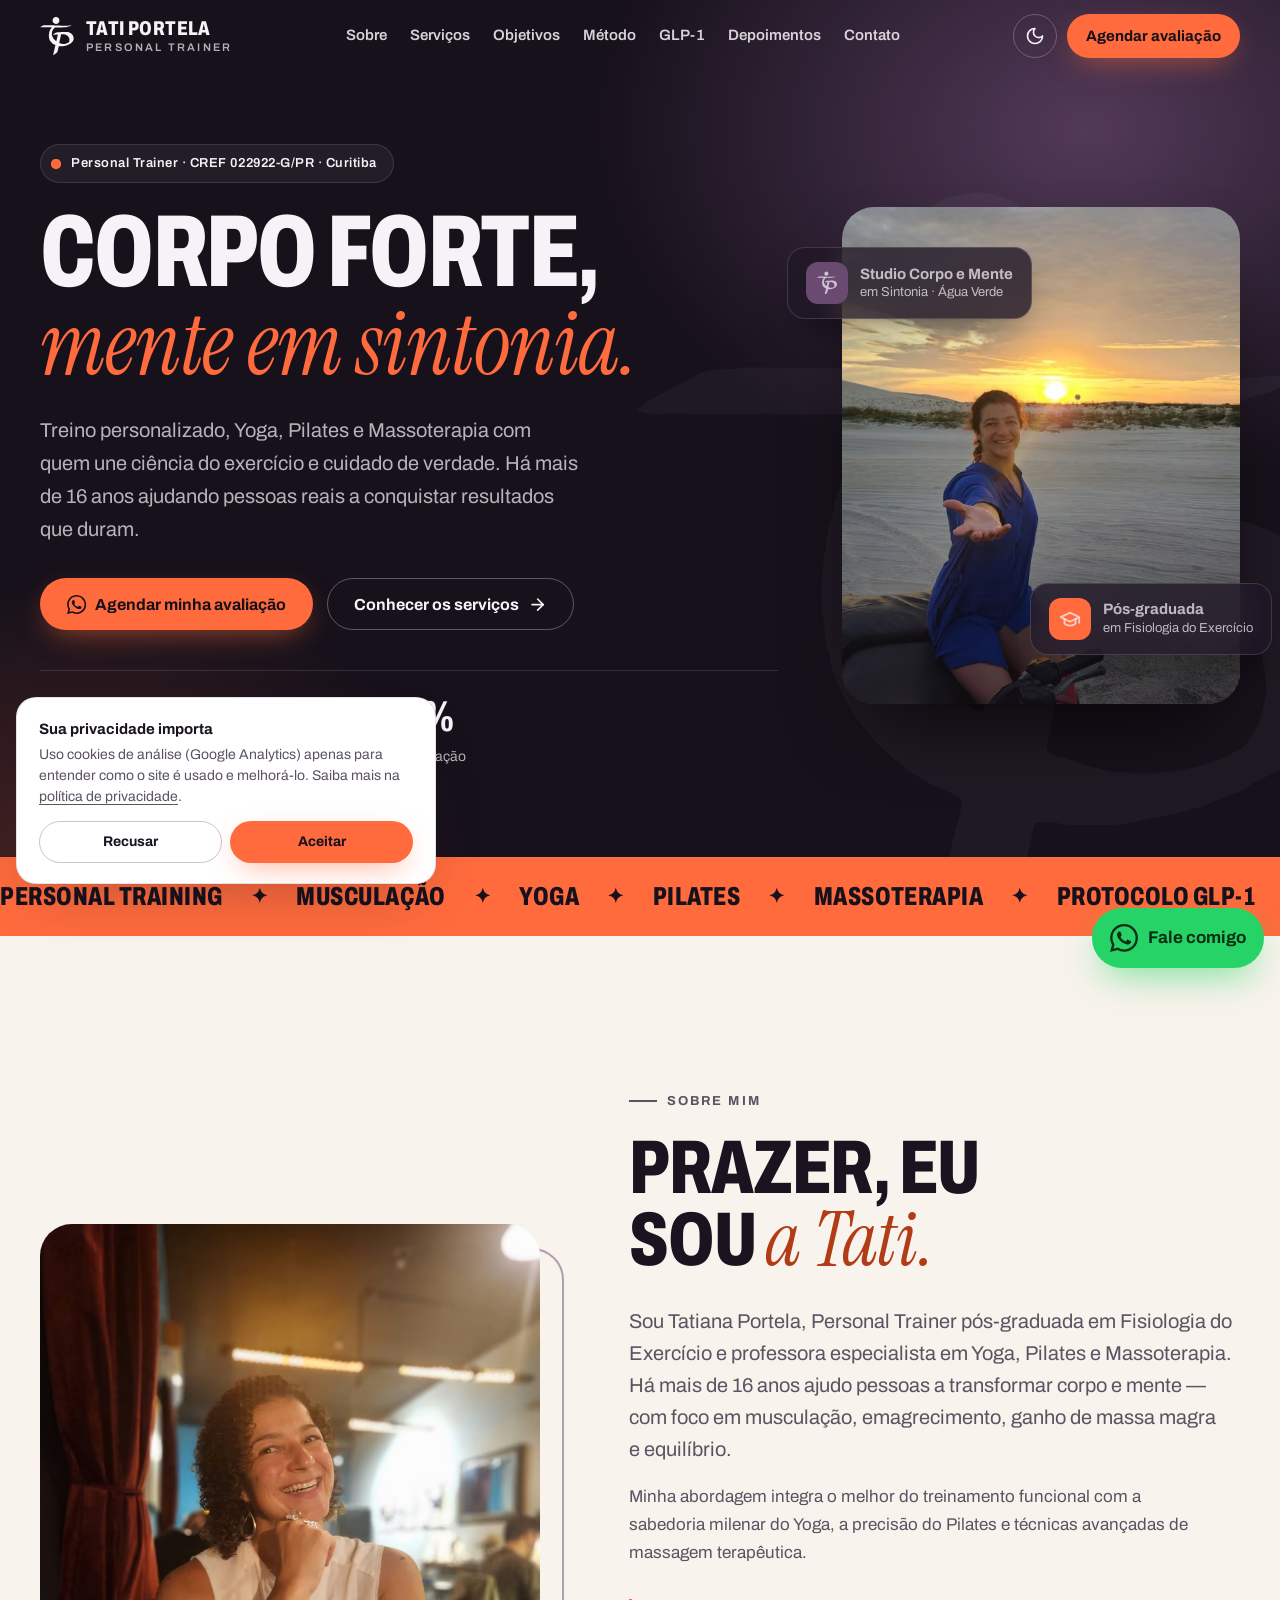
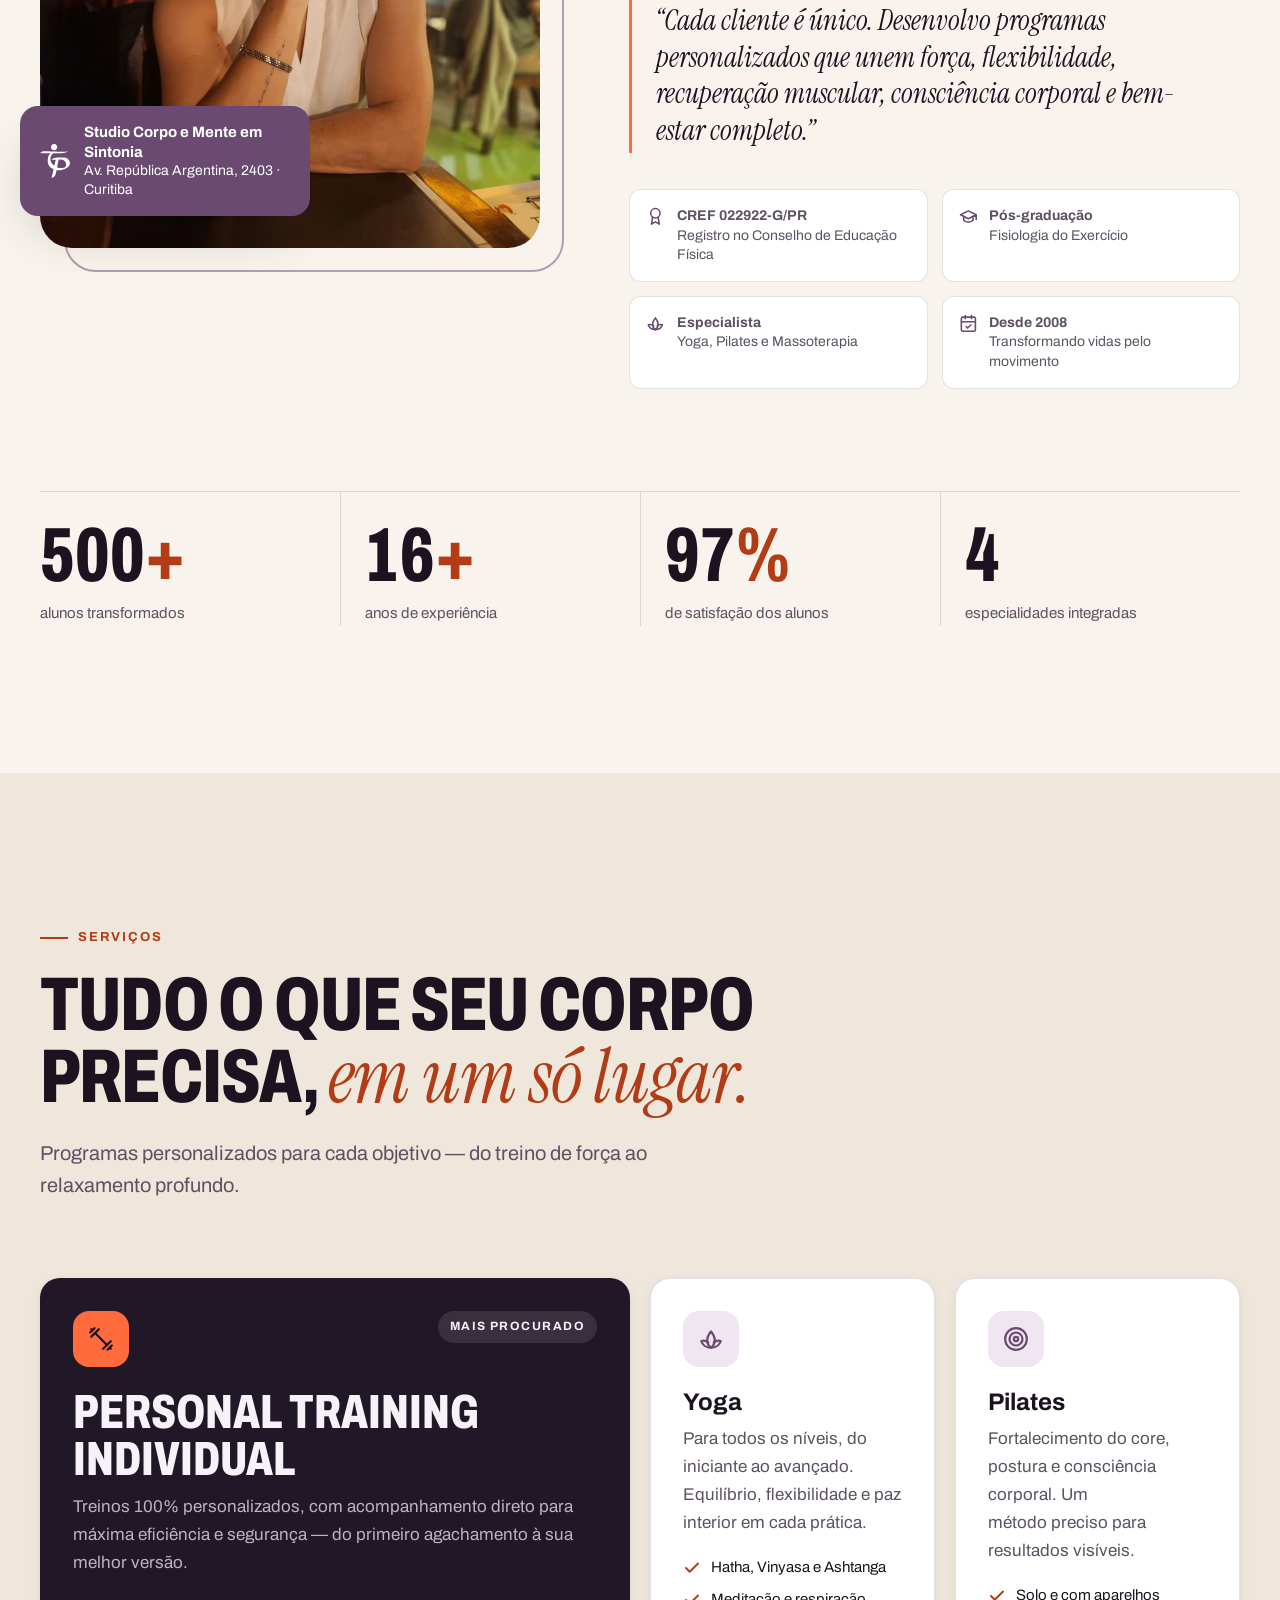
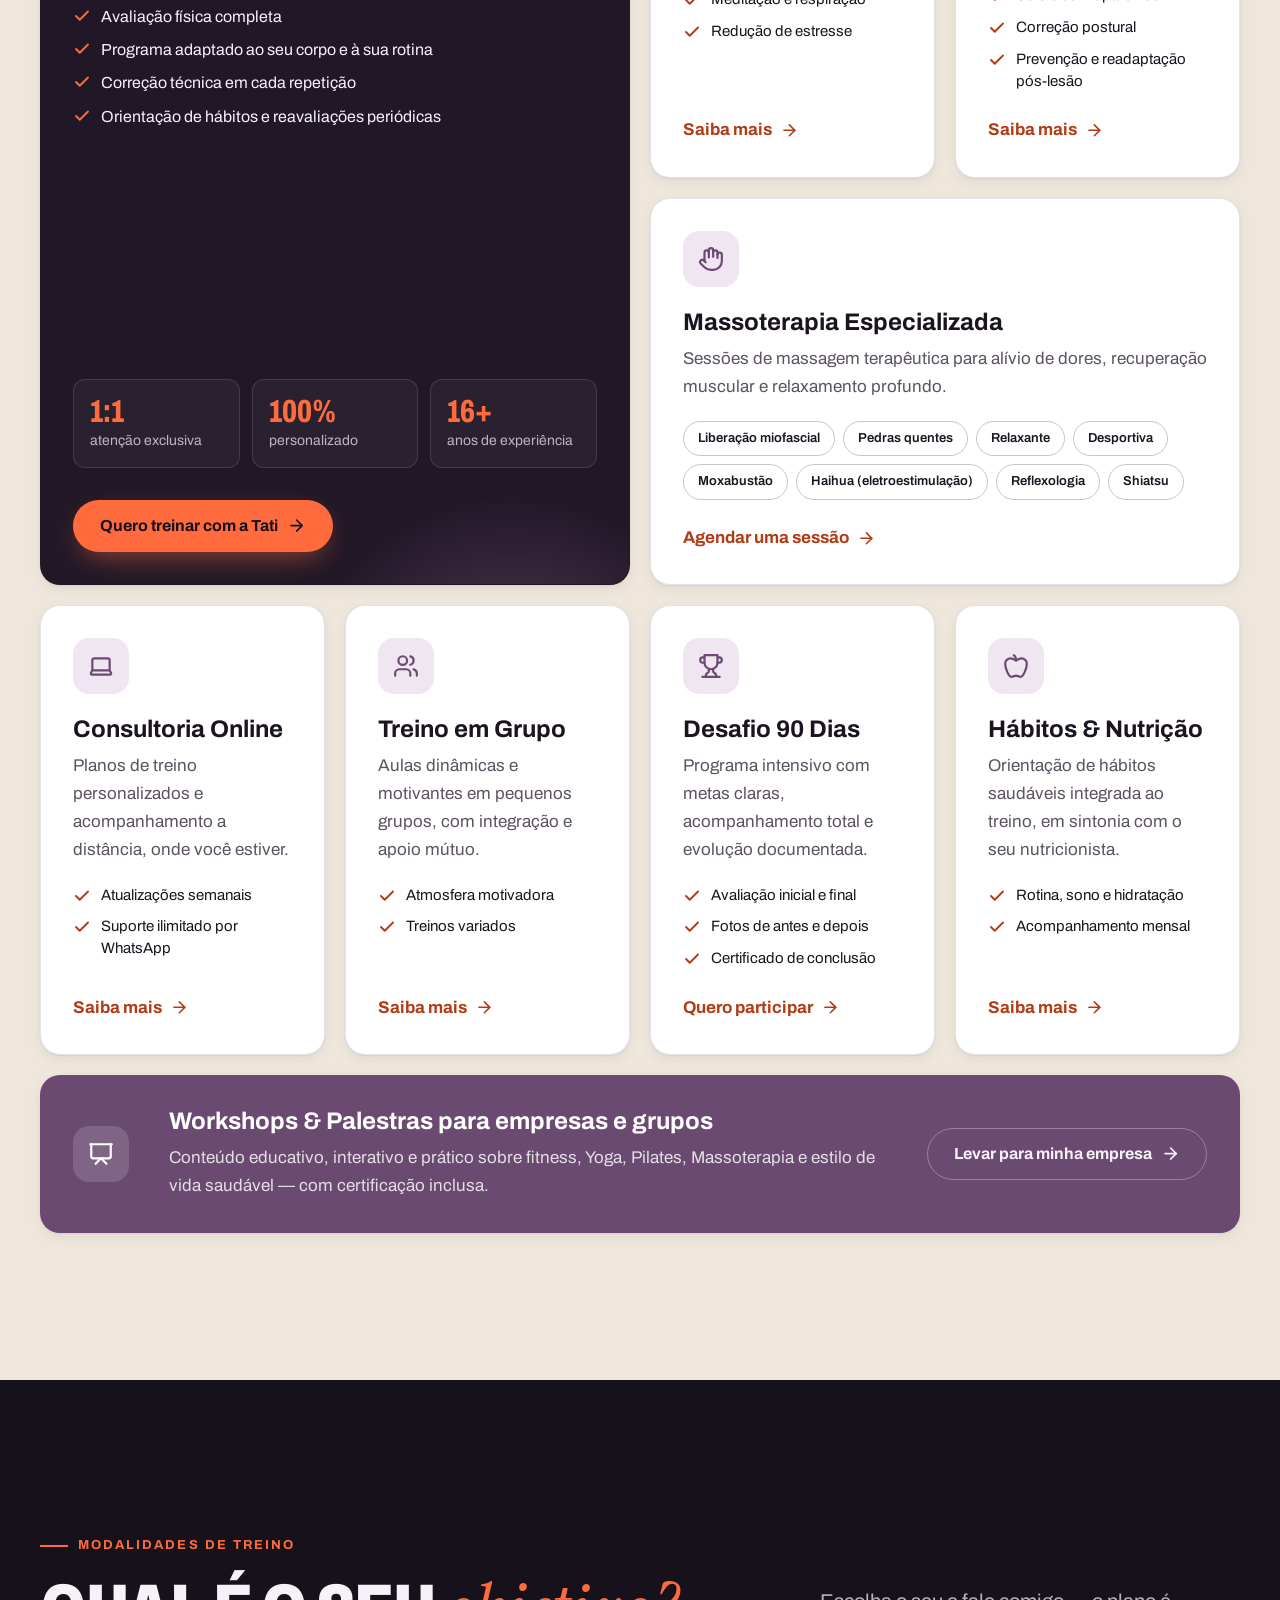
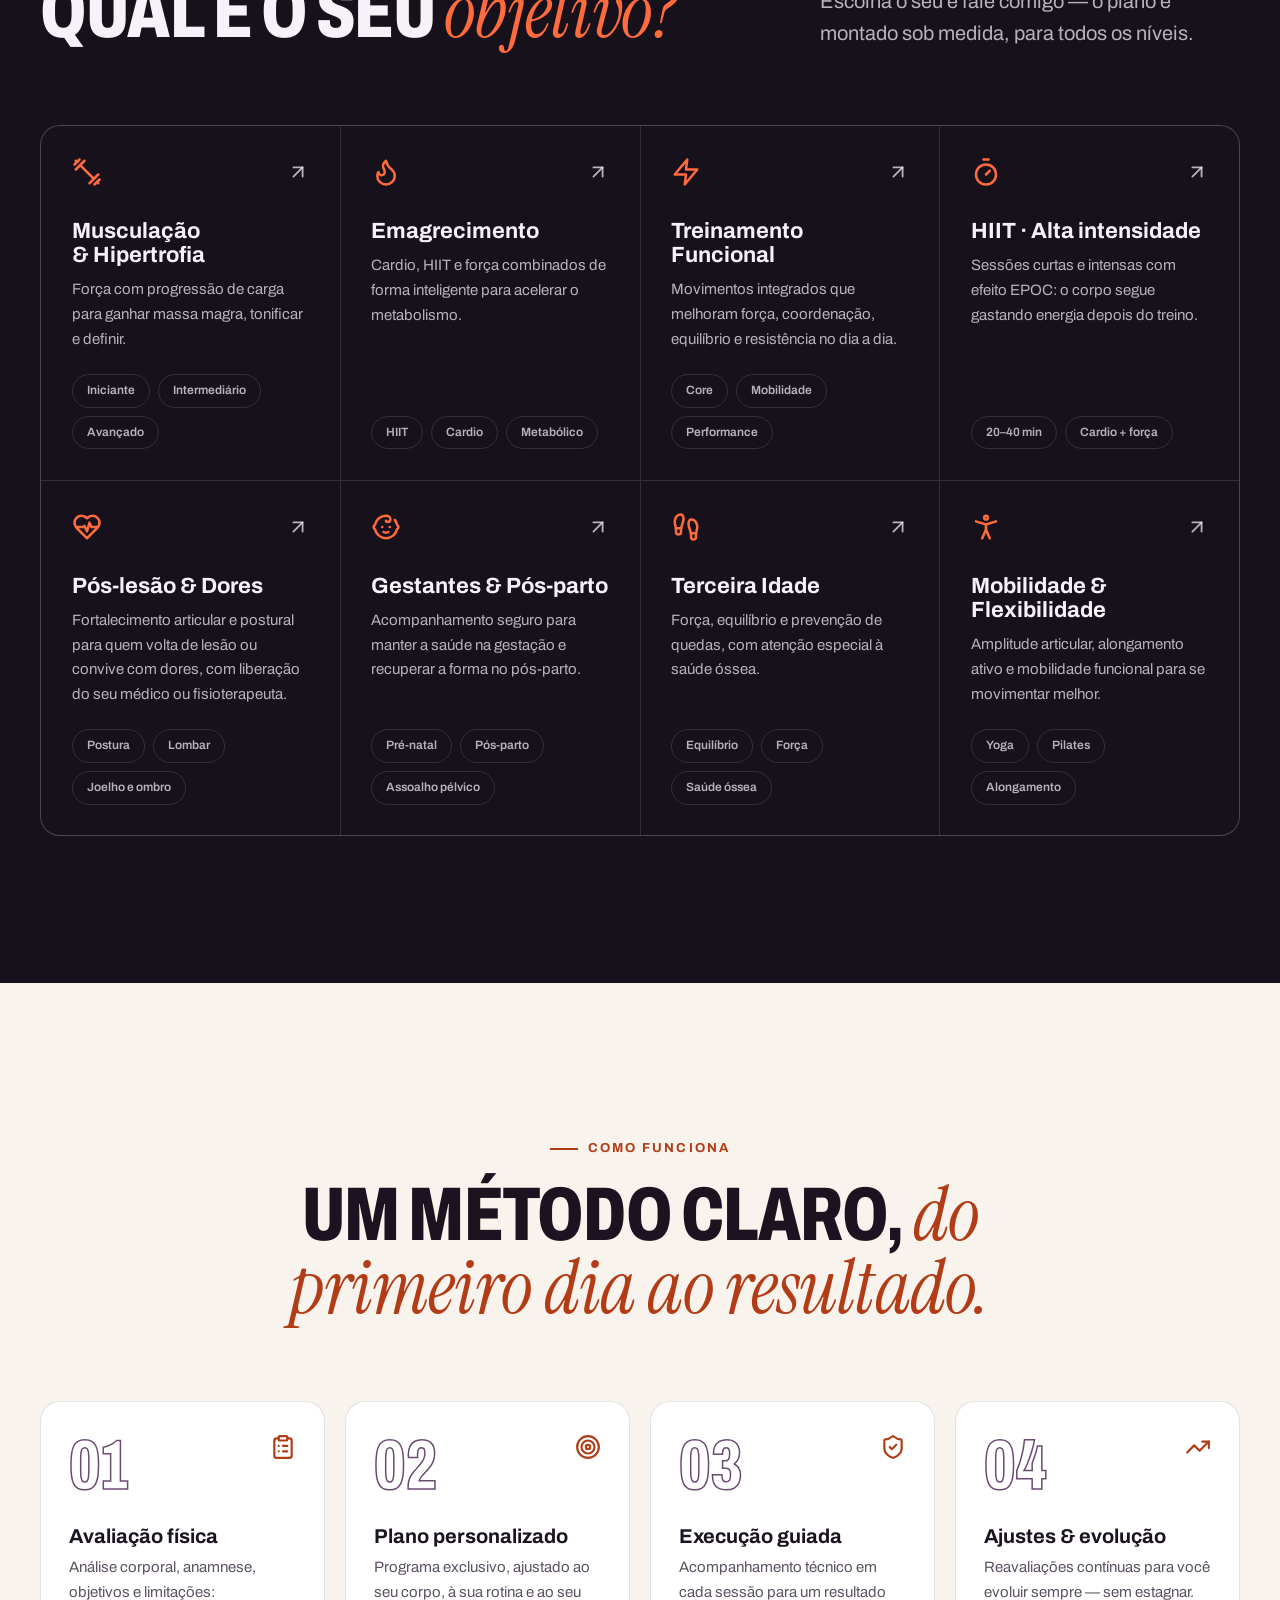
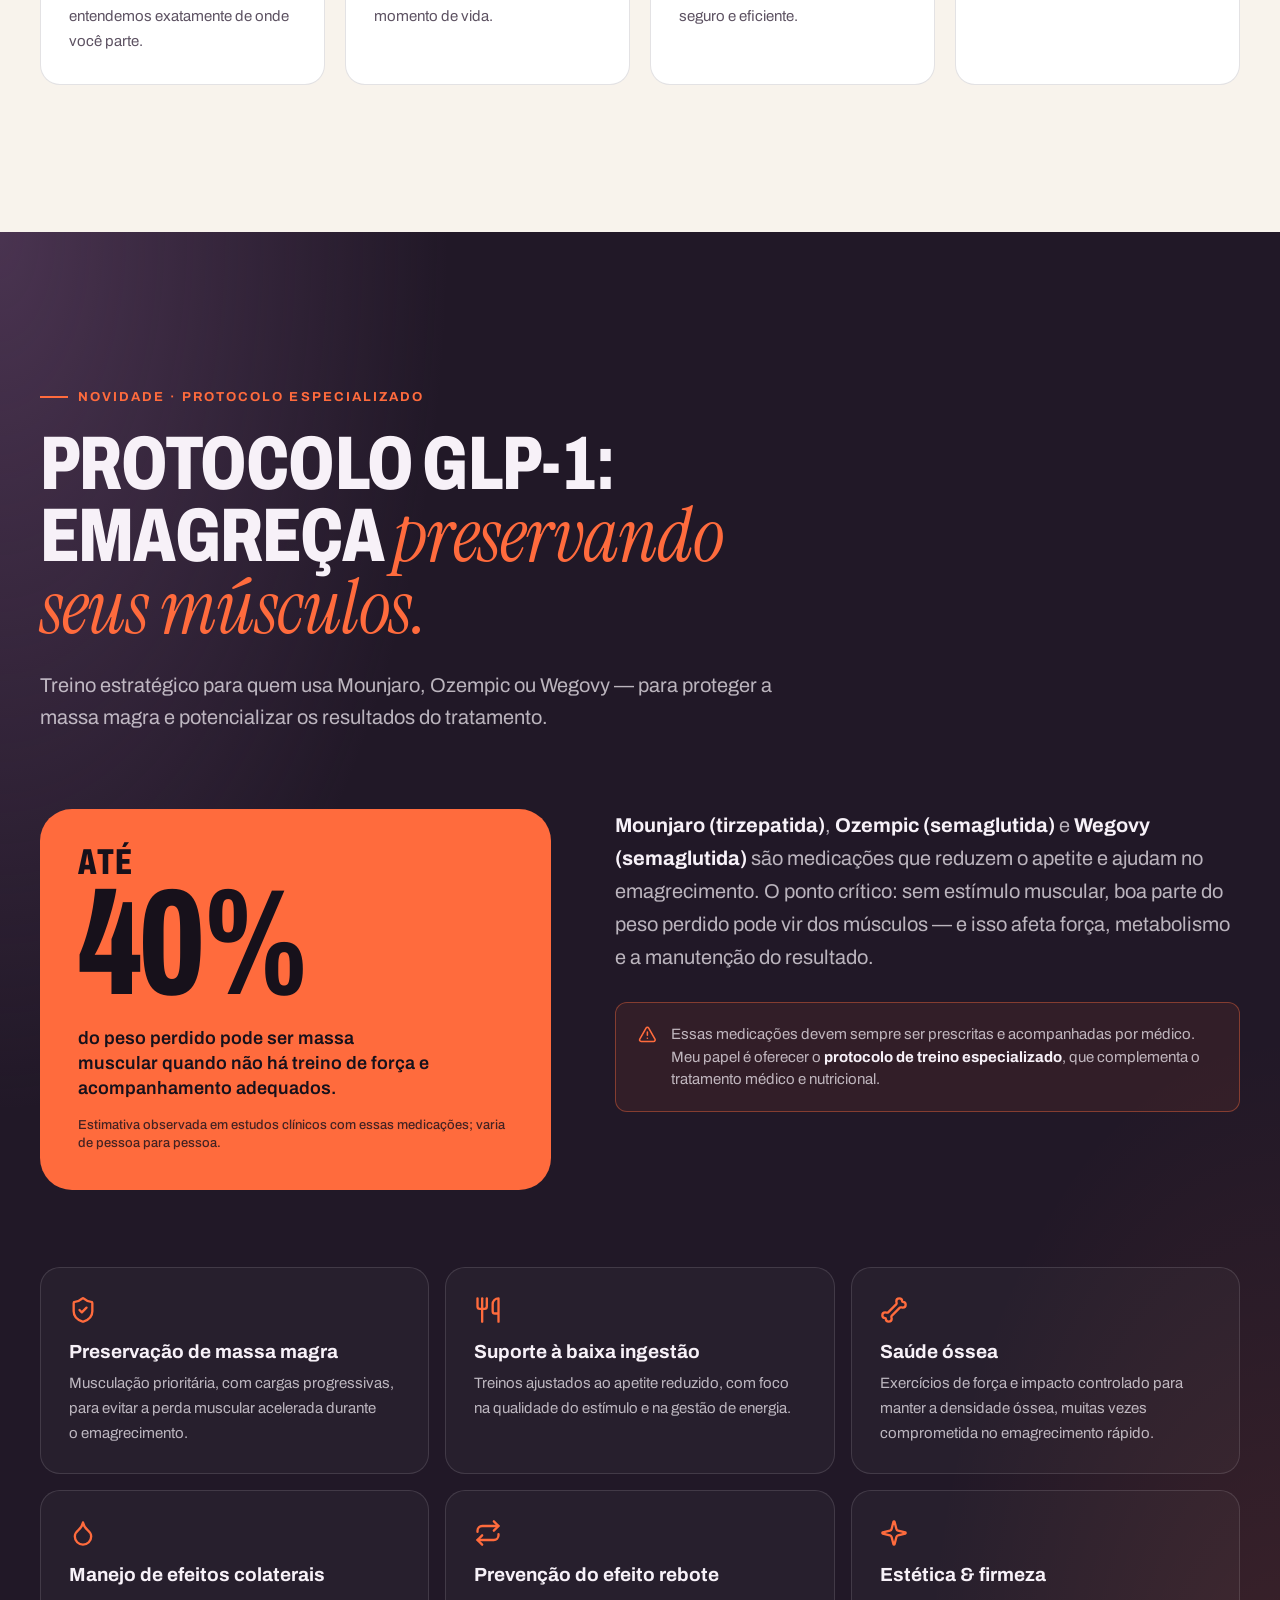
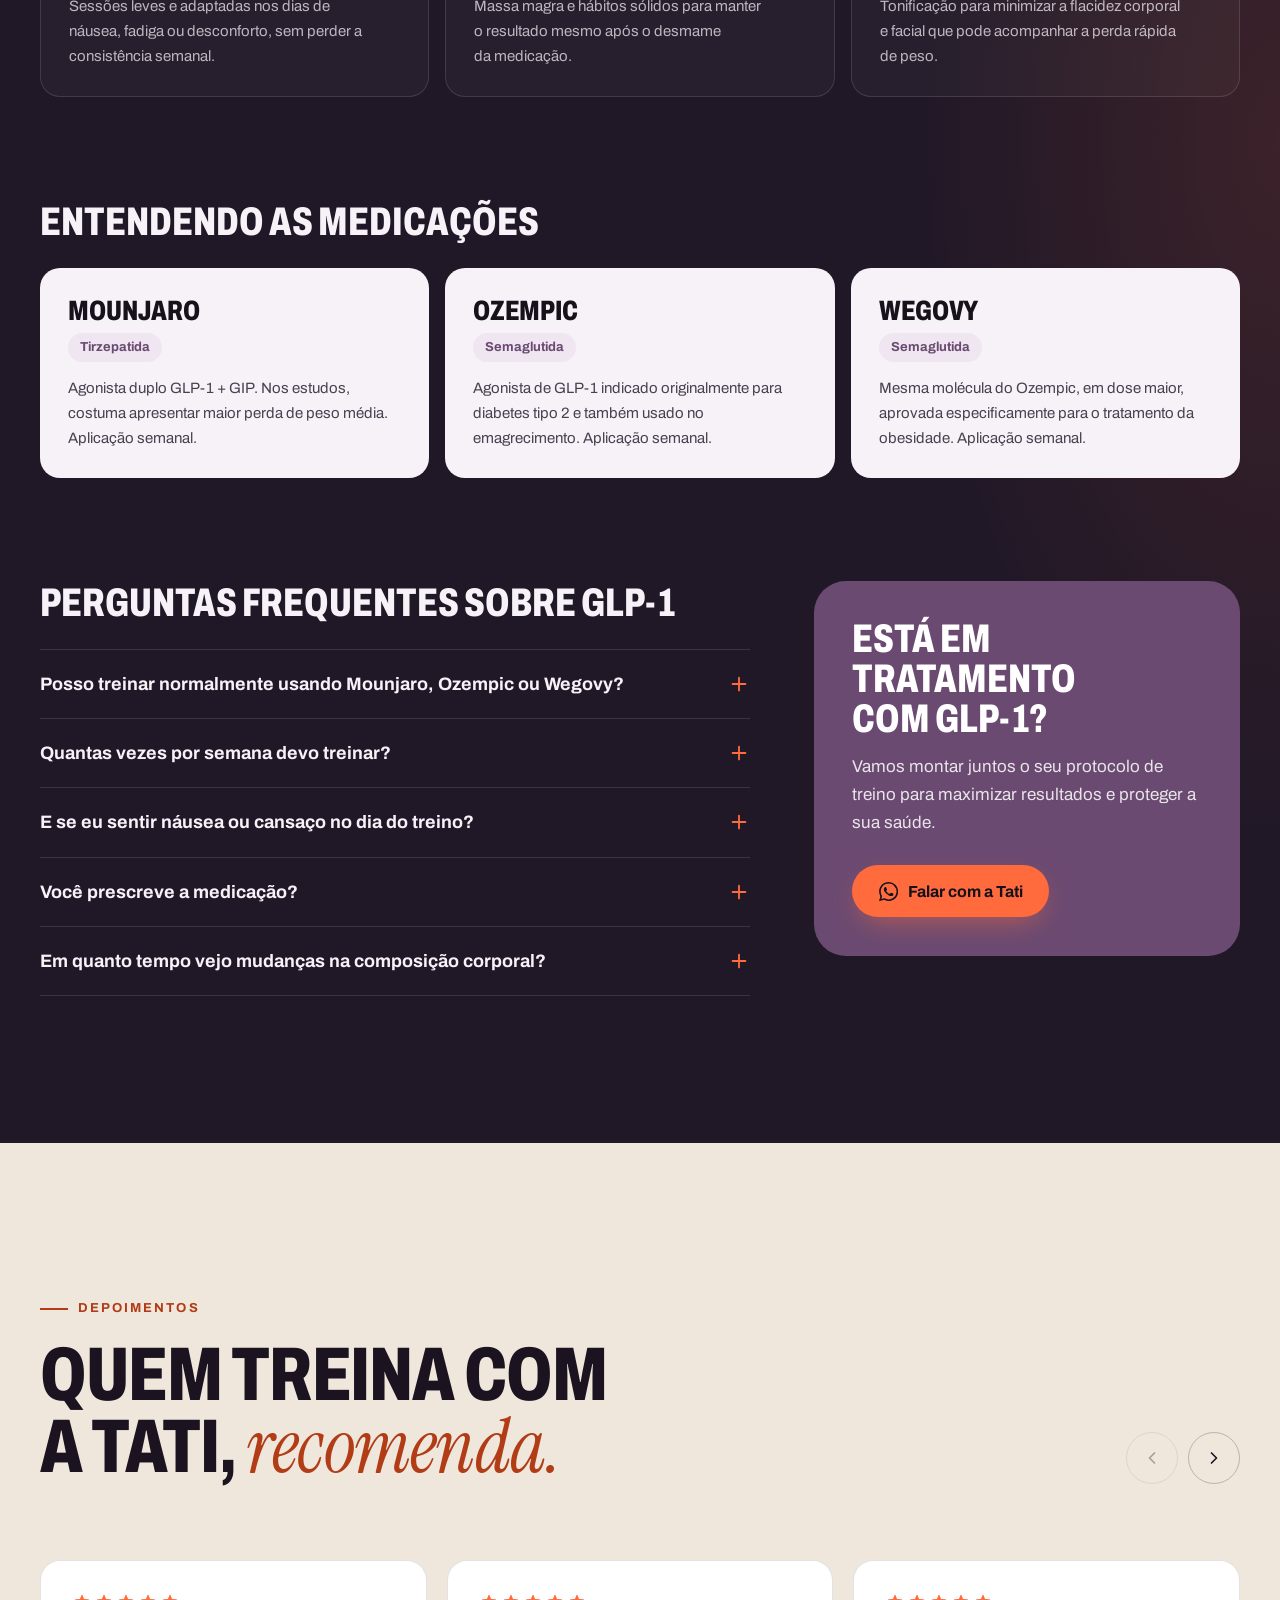
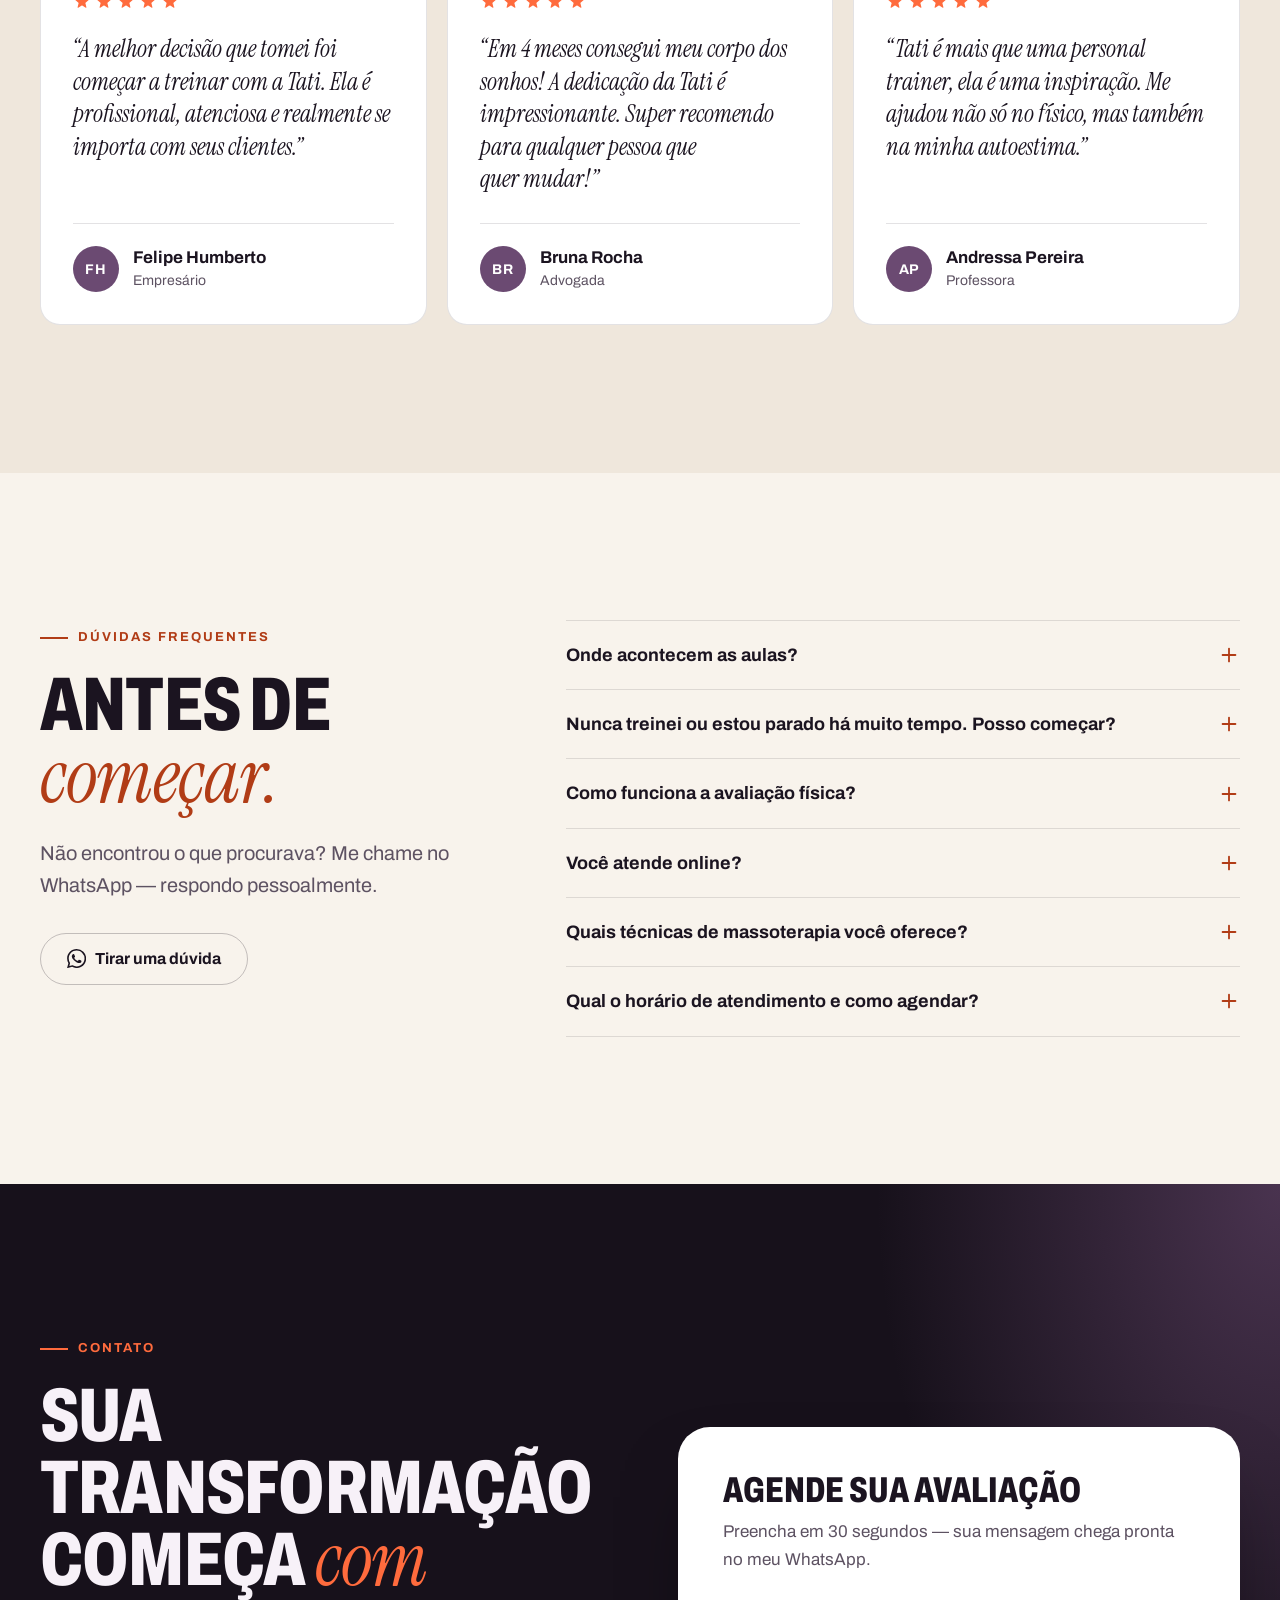
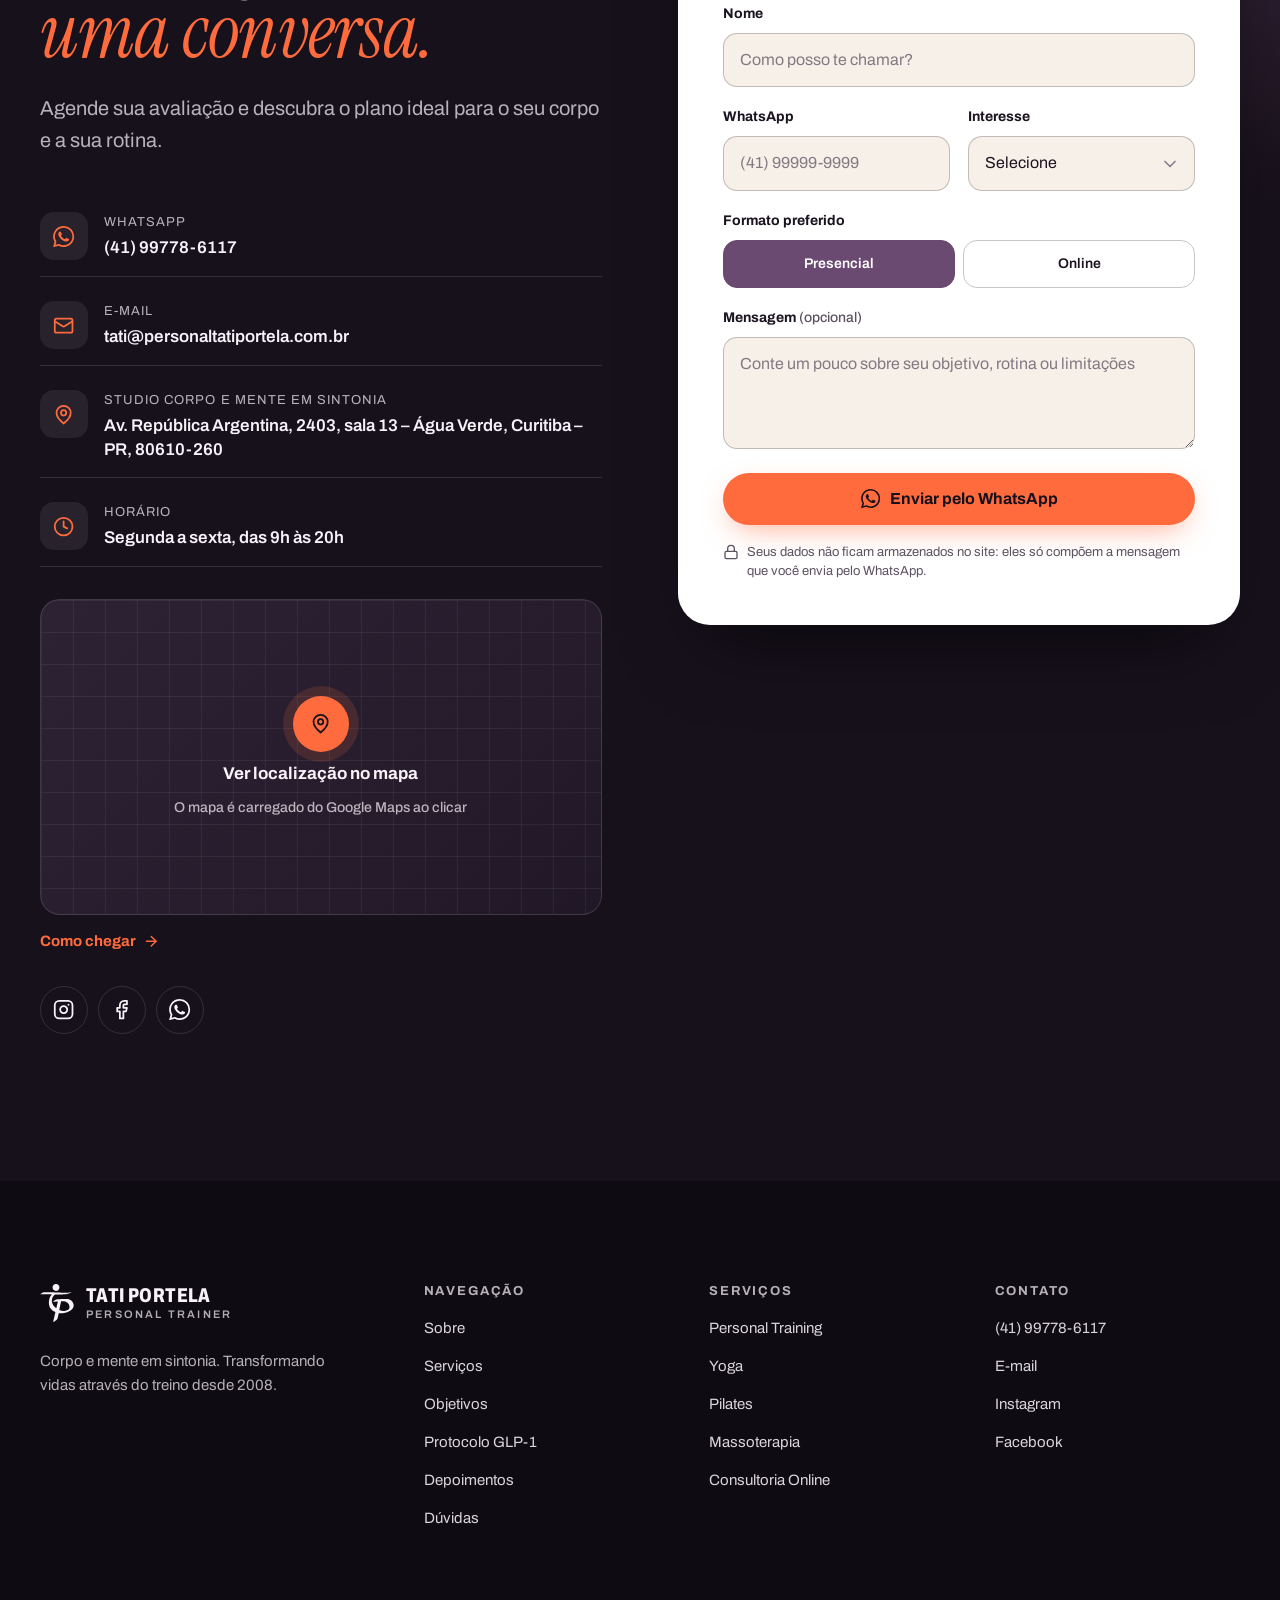
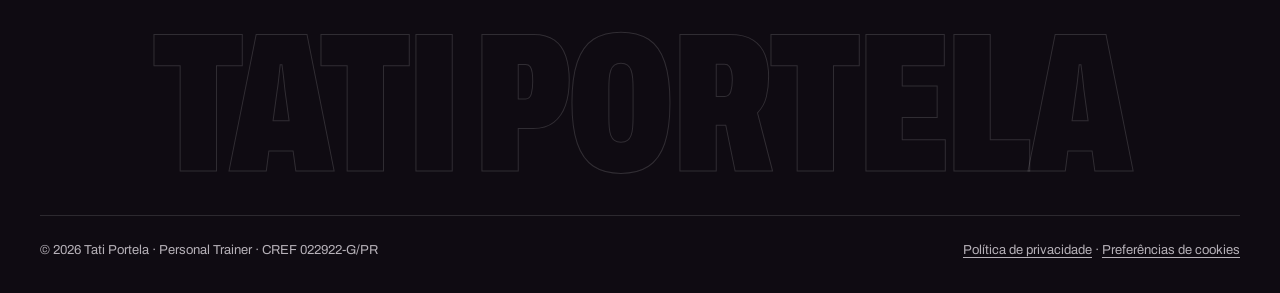
==== commit b371f259: "Restaura o texto original dos depoimentos Depoimentos de clientes devem ser reproduzidos literalment" ====
--- a/index.html
+++ b/index.html
@@ -671,22 +671,22 @@
         </figure></li>
         <li><figure class="testimonial">
           <div class="stars" role="img" aria-label="5 de 5 estrelas"><svg class="i i--fill"><use href="#i-star"/></svg><svg class="i i--fill"><use href="#i-star"/></svg><svg class="i i--fill"><use href="#i-star"/></svg><svg class="i i--fill"><use href="#i-star"/></svg><svg class="i i--fill"><use href="#i-star"/></svg></div>
-          <blockquote><p>“A Tati é mais que uma personal trainer, ela é uma inspiração. Me ajudou não só no físico, mas também na minha autoestima.”</p></blockquote>
+          <blockquote><p>“Tati é mais que uma personal trainer, ela é uma inspiração. Me ajudou não só no físico, mas também na minha autoestima.”</p></blockquote>
           <figcaption><span class="avatar" aria-hidden="true">AP</span><span><strong>Andressa Pereira</strong><span class="role">Professora</span></span></figcaption>
         </figure></li>
         <li><figure class="testimonial">
           <div class="stars" role="img" aria-label="5 de 5 estrelas"><svg class="i i--fill"><use href="#i-star"/></svg><svg class="i i--fill"><use href="#i-star"/></svg><svg class="i i--fill"><use href="#i-star"/></svg><svg class="i i--fill"><use href="#i-star"/></svg><svg class="i i--fill"><use href="#i-star"/></svg></div>
-          <blockquote><p>“Treino online com a Tati é perfeito para minha agenda. Qualidade profissional e atendimento excelente mesmo a distância!”</p></blockquote>
+          <blockquote><p>“Treino online com a Tati é perfeito para minha agenda. Qualidade profissional e atendimento excelente mesmo à distância!”</p></blockquote>
           <figcaption><span class="avatar" aria-hidden="true">MB</span><span><strong>Marcos Brás</strong><span class="role">Consultor</span></span></figcaption>
         </figure></li>
         <li><figure class="testimonial">
           <div class="stars" role="img" aria-label="5 de 5 estrelas"><svg class="i i--fill"><use href="#i-star"/></svg><svg class="i i--fill"><use href="#i-star"/></svg><svg class="i i--fill"><use href="#i-star"/></svg><svg class="i i--fill"><use href="#i-star"/></svg><svg class="i i--fill"><use href="#i-star"/></svg></div>
-          <blockquote><p>“Com a orientação de hábitos e o treino, alcancei objetivos que nunca pensei ser possível. A Tati realmente entrega resultados!”</p></blockquote>
+          <blockquote><p>“Com a orientação nutricional + treino, alcancei objetivos que nunca pensei ser possível. Tati realmente entrega resultados!”</p></blockquote>
           <figcaption><span class="avatar" aria-hidden="true">CG</span><span><strong>Carolina Gomes</strong><span class="role">Nutricionista</span></span></figcaption>
         </figure></li>
         <li><figure class="testimonial">
           <div class="stars" role="img" aria-label="5 de 5 estrelas"><svg class="i i--fill"><use href="#i-star"/></svg><svg class="i i--fill"><use href="#i-star"/></svg><svg class="i i--fill"><use href="#i-star"/></svg><svg class="i i--fill"><use href="#i-star"/></svg><svg class="i i--fill"><use href="#i-star"/></svg></div>
-          <blockquote><p>“Conheci a Tati nas redes sociais e decidi tentar. Melhor decisão! Ela mudou minha vida e minha relação com o exercício!”</p></blockquote>
+          <blockquote><p>“Conheci a Tati nas redes sociais e decidi tentar. Melhor decisão! Ela mudou minha vida e minha relação com exercício!”</p></blockquote>
           <figcaption><span class="avatar" aria-hidden="true">RF</span><span><strong>Ricardo Ferreira</strong><span class="role">Gerente de Vendas</span></span></figcaption>
         </figure></li>
       </ul>
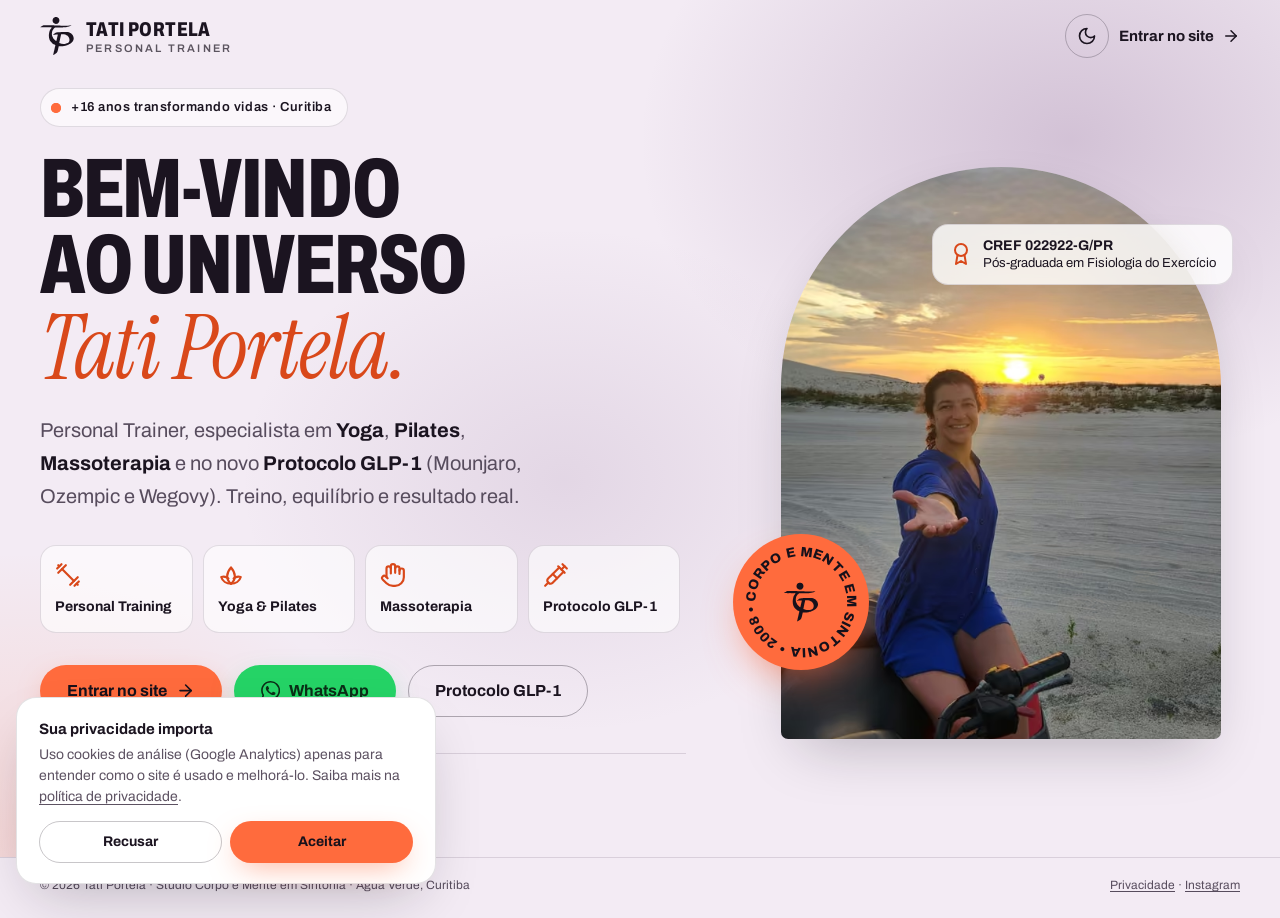
==== commit 3a998f48: "Tema claro de verdade, página de boas-vindas de volta e auditoria Tema claro/escuro - Hero, Objetivo" ====
--- a/index.html
+++ b/index.html
@@ -3,19 +3,19 @@
 <head>
   <meta charset="utf-8">
   <meta name="viewport" content="width=device-width, initial-scale=1, viewport-fit=cover">
-  <title>Tati Portela | Personal Trainer em Curitiba – Musculação, Yoga, Pilates e Protocolo GLP-1</title>
-  <meta name="description" content="Personal Trainer em Curitiba (CREF 022922-G/PR) com mais de 16 anos de experiência. Treino personalizado, Yoga, Pilates, Massoterapia e Protocolo GLP-1. Agende sua avaliação.">
+  <title>Bem-vindo ao universo Tati Portela | Personal Trainer em Curitiba</title>
+  <meta name="description" content="Tati Portela, Personal Trainer em Curitiba (CREF 022922-G/PR): treino personalizado, Yoga, Pilates, Massoterapia e Protocolo GLP-1 (Mounjaro, Ozempic e Wegovy). Mais de 16 anos transformando vidas.">
   <link rel="canonical" href="https://personaltatiportela.com.br/">
   <meta name="robots" content="index, follow, max-image-preview:large">
-  <meta name="theme-color" content="#17111b">
+  <meta name="theme-color" content="#f3ebf4" media="(prefers-color-scheme: light)">
+  <meta name="theme-color" content="#17111b" media="(prefers-color-scheme: dark)">
   <meta name="color-scheme" content="light dark">
   <meta name="format-detection" content="telephone=no">
 
-  <!-- Open Graph / redes sociais -->
   <meta property="og:type" content="website">
   <meta property="og:locale" content="pt_BR">
   <meta property="og:site_name" content="Tati Portela Personal Trainer">
-  <meta property="og:title" content="Tati Portela | Corpo forte, mente em sintonia">
+  <meta property="og:title" content="Bem-vindo ao universo Tati Portela">
   <meta property="og:description" content="Treino personalizado, Yoga, Pilates, Massoterapia e Protocolo GLP-1 em Curitiba. Mais de 16 anos transformando vidas.">
   <meta property="og:url" content="https://personaltatiportela.com.br/">
   <meta property="og:image" content="https://personaltatiportela.com.br/assets/img/og-image.jpg">
@@ -24,15 +24,15 @@
   <meta property="og:image:alt" content="Tati Portela, Personal Trainer em Curitiba">
   <meta name="twitter:card" content="summary_large_image">
 
-  <!-- Ícones -->
   <link rel="icon" href="favicon.ico" sizes="32x32">
   <link rel="icon" href="favicon.svg" type="image/svg+xml">
   <link rel="apple-touch-icon" href="apple-touch-icon.png">
 
-  <!-- Performance -->
   <link rel="preload" href="assets/fonts/archivo-var-latin.woff2" as="font" type="font/woff2" crossorigin>
-  <link rel="preload" as="image" type="image/avif" fetchpriority="high" href="assets/img/tati-boas-vindas-840.avif" imagesrcset="assets/img/tati-boas-vindas-560.avif 560w, assets/img/tati-boas-vindas-840.avif 840w, assets/img/tati-boas-vindas-1120.avif 1120w" imagesizes="(max-width: 960px) min(480px, 92vw), 520px">
-  <link rel="stylesheet" href="assets/css/styles.css?v=20261024">
+  <link rel="preload" href="assets/fonts/instrument-serif-italic-latin.woff2" as="font" type="font/woff2" crossorigin>
+  <link rel="preload" as="image" type="image/avif" fetchpriority="high" href="assets/img/tati-boas-vindas-840.avif" imagesrcset="assets/img/tati-boas-vindas-560.avif 560w, assets/img/tati-boas-vindas-840.avif 840w, assets/img/tati-boas-vindas-1120.avif 1120w" imagesizes="(max-width: 960px) min(72vw, 320px), 440px">
+  <link rel="stylesheet" href="assets/css/styles.css?v=20261025">
+  <link rel="prefetch" href="site.html">
 
   <script>
     // Tema salvo (evita "piscar") + marca que o JS está ativo
@@ -72,823 +72,105 @@
   <script type="application/ld+json">
   {
     "@context": "https://schema.org",
-    "@graph": [
-      {
-        "@type": "WebSite",
-        "@id": "https://personaltatiportela.com.br/#website",
-        "url": "https://personaltatiportela.com.br/",
-        "name": "Tati Portela Personal Trainer",
-        "inLanguage": "pt-BR",
-        "publisher": { "@id": "https://personaltatiportela.com.br/#studio" }
-      },
-      {
-        "@type": "Person",
-        "@id": "https://personaltatiportela.com.br/#tati",
-        "name": "Tatiana Portela",
-        "alternateName": "Tati Portela",
-        "jobTitle": "Personal Trainer",
-        "description": "Personal Trainer pós-graduada em Fisiologia do Exercício, especialista em Yoga, Pilates e Massoterapia.",
-        "image": "https://personaltatiportela.com.br/assets/img/tati-retrato-800.jpg",
-        "hasCredential": {
-          "@type": "EducationalOccupationalCredential",
-          "credentialCategory": "Registro profissional",
-          "name": "CREF 022922-G/PR"
-        },
-        "knowsAbout": ["Musculação", "Emagrecimento", "Hipertrofia", "Treinamento funcional", "Yoga", "Pilates", "Massoterapia", "Fisiologia do Exercício"],
-        "worksFor": { "@id": "https://personaltatiportela.com.br/#studio" },
-        "sameAs": ["https://instagram.com/personal.tatiportela", "https://facebook.com/corpomenteemsintonia"]
-      },
-      {
-        "@type": "HealthClub",
-        "@id": "https://personaltatiportela.com.br/#studio",
-        "name": "Tati Portela Personal Trainer – Studio Corpo e Mente em Sintonia",
-        "url": "https://personaltatiportela.com.br/",
-        "logo": "https://personaltatiportela.com.br/assets/img/icon-512.png",
-        "image": "https://personaltatiportela.com.br/assets/img/og-image.jpg",
-        "telephone": "+55-41-99778-6117",
-        "email": "tati@personaltatiportela.com.br",
-        "address": {
-          "@type": "PostalAddress",
-          "streetAddress": "Av. República Argentina, 2403, Sala 13 – Água Verde",
-          "addressLocality": "Curitiba",
-          "addressRegion": "PR",
-          "postalCode": "80610-260",
-          "addressCountry": "BR"
-        },
-        "areaServed": { "@type": "City", "name": "Curitiba" },
-        "openingHoursSpecification": [{
-          "@type": "OpeningHoursSpecification",
-          "dayOfWeek": ["Monday", "Tuesday", "Wednesday", "Thursday", "Friday"],
-          "opens": "09:00",
-          "closes": "20:00"
-        }],
-        "founder": { "@id": "https://personaltatiportela.com.br/#tati" },
-        "sameAs": ["https://instagram.com/personal.tatiportela", "https://facebook.com/corpomenteemsintonia"],
-        "hasOfferCatalog": {
-          "@type": "OfferCatalog",
-          "name": "Serviços",
-          "itemListElement": [
-            { "@type": "Offer", "itemOffered": { "@type": "Service", "name": "Personal Training Individual" } },
-            { "@type": "Offer", "itemOffered": { "@type": "Service", "name": "Yoga" } },
-            { "@type": "Offer", "itemOffered": { "@type": "Service", "name": "Pilates" } },
-            { "@type": "Offer", "itemOffered": { "@type": "Service", "name": "Massoterapia" } },
-            { "@type": "Offer", "itemOffered": { "@type": "Service", "name": "Consultoria Online" } },
-            { "@type": "Offer", "itemOffered": { "@type": "Service", "name": "Treino em Grupo" } },
-            { "@type": "Offer", "itemOffered": { "@type": "Service", "name": "Desafio 90 Dias" } },
-            { "@type": "Offer", "itemOffered": { "@type": "Service", "name": "Protocolo de treino para usuários de GLP-1" } },
-            { "@type": "Offer", "itemOffered": { "@type": "Service", "name": "Workshops e Palestras" } }
-          ]
-        }
-      },
-      {
-        "@type": "FAQPage",
-        "@id": "https://personaltatiportela.com.br/#faq",
-        "mainEntity": [
-          { "@type": "Question", "name": "Onde acontecem as aulas?", "acceptedAnswer": { "@type": "Answer", "text": "No Studio Corpo e Mente em Sintonia, na Av. República Argentina, 2403, sala 13, Água Verde, Curitiba (PR). Também atendo a distância pela Consultoria Online." } },
-          { "@type": "Question", "name": "Nunca treinei ou estou parado há muito tempo. Posso começar?", "acceptedAnswer": { "@type": "Answer", "text": "Pode e deve. Tudo começa com uma avaliação física completa, e o programa é montado a partir do seu nível atual, com progressão segura." } },
-          { "@type": "Question", "name": "Como funciona a avaliação física?", "acceptedAnswer": { "@type": "Answer", "text": "Fazemos análise corporal, anamnese e conversamos sobre seus objetivos, rotina e limitações. Com isso, monto um plano personalizado e definimos as reavaliações." } },
-          { "@type": "Question", "name": "Você atende online?", "acceptedAnswer": { "@type": "Answer", "text": "Sim. Na Consultoria Online você recebe planos de treino personalizados, atualizações semanais e suporte por WhatsApp, onde estiver." } },
-          { "@type": "Question", "name": "Quais técnicas de massoterapia você oferece?", "acceptedAnswer": { "@type": "Answer", "text": "Liberação miofascial, massagem com pedras quentes, massagem relaxante e desportiva, moxabustão, Haihua (eletroestimulação), reflexologia e shiatsu." } },
-          { "@type": "Question", "name": "Qual o horário de atendimento e como agendar?", "acceptedAnswer": { "@type": "Answer", "text": "Atendo de segunda a sexta, das 9h às 20h. O agendamento é feito pelo WhatsApp (41) 99778-6117 ou pelo formulário do site." } }
-        ]
-      }
-    ]
+    "@type": "WebSite",
+    "@id": "https://personaltatiportela.com.br/#website",
+    "url": "https://personaltatiportela.com.br/",
+    "name": "Tati Portela Personal Trainer",
+    "inLanguage": "pt-BR",
+    "publisher": { "@id": "https://personaltatiportela.com.br/#studio" }
   }
   </script>
 </head>
-<body>
+<body class="welcome-page">
 <svg xmlns="http://www.w3.org/2000/svg" style="display:none" aria-hidden="true">
   <symbol id="logo" viewBox="0 0 87.8 100.0"><path fill-rule="evenodd" d="M33.9 99.9C33.8 99.8 33.8 99.4 33.9 98.9C34.0 98.7 34.1 98.3 34.2 98.0C34.2 97.8 34.3 97.3 34.4 97.1C34.6 96.5 34.9 95.2 35.0 94.4C35.0 94.1 35.1 93.7 35.2 93.5C35.2 93.2 35.3 92.8 35.4 92.5C35.4 92.1 35.5 91.7 35.6 91.4C35.7 91.0 35.9 90.5 36.5 88.1C36.6 87.6 36.7 87.0 36.8 86.7C36.9 86.4 37.0 86.0 37.1 85.7C37.4 84.2 37.6 83.1 37.7 82.9C37.7 82.6 38.1 80.8 38.3 79.9C38.7 78.5 39.0 77.1 39.1 76.9C39.1 76.8 39.2 76.5 39.2 76.4C39.5 75.5 39.7 74.2 39.5 74.0C39.3 73.8 38.7 73.5 38.1 73.2C37.2 72.9 34.8 71.7 34.4 71.3C34.2 71.3 34.0 71.1 33.8 71.0C33.3 70.7 33.0 70.5 32.6 70.1C32.4 69.9 32.2 69.7 31.9 69.5C31.2 69.2 28.1 66.1 27.7 65.4C27.4 65.0 27.0 64.5 26.7 64.0C26.3 63.5 25.8 62.8 25.6 62.2C25.4 61.9 25.1 61.4 25.0 61.1C24.5 60.2 23.7 58.0 23.6 57.3C23.6 56.8 23.4 56.1 23.1 55.5C23.0 55.1 22.9 55.0 22.9 54.3C22.9 53.9 22.9 53.5 22.9 53.4C22.8 53.3 22.8 52.9 22.8 52.5C22.8 52.0 22.7 51.8 22.7 51.6C22.6 51.4 22.5 50.3 22.5 49.3C22.5 48.8 22.5 48.2 22.5 47.6C22.5 47.4 22.6 47.0 22.6 46.8C22.6 46.6 22.7 46.0 22.7 45.6C22.7 45.2 22.8 44.6 22.8 44.3C22.9 44.0 23.0 43.6 23.0 43.3C23.0 43.1 23.0 42.8 23.1 42.7C23.1 42.6 23.1 42.3 23.2 42.0C23.2 41.4 23.6 39.9 23.8 39.5C23.9 39.2 24.1 38.4 24.1 38.0C24.1 37.8 24.2 37.4 24.4 37.0C24.5 36.6 24.6 36.2 24.7 36.0C24.8 35.6 24.9 35.4 25.3 34.8C25.5 34.4 25.7 34.1 25.7 34.1C25.7 34.0 26.3 33.0 26.7 32.5C26.8 32.3 27.1 31.9 27.2 31.6C27.6 30.9 27.9 30.4 28.3 30.1C28.4 29.9 28.7 29.6 28.8 29.4C28.9 29.2 29.1 28.9 29.2 28.7C29.8 27.7 29.5 27.2 28.2 27.2C27.9 27.2 27.5 27.2 27.3 27.1C26.9 27.0 26.7 27.0 26.0 27.1C25.6 27.1 24.1 27.1 22.8 27.1C21.4 27.1 20.2 27.1 20.1 27.2C20.0 27.2 19.4 27.1 18.8 27.1C18.2 27.1 17.5 27.1 17.2 27.1C17.0 27.1 16.6 27.1 16.3 27.0C16.0 27.0 15.8 27.0 15.4 27.0C15.1 27.1 14.3 27.1 13.3 27.1C12.5 27.1 10.5 27.1 8.9 27.1C7.2 27.1 6.0 27.1 5.7 27.0C5.4 27.0 4.9 27.0 3.9 27.0C1.9 27.1 1.1 27.1 0.5 26.8C-0.0 26.6 -0.1 26.6 0.2 26.4C0.4 26.3 0.6 26.1 0.7 26.0C0.9 25.8 1.9 25.2 2.5 24.9C2.7 24.8 3.0 24.6 3.1 24.5C3.3 24.5 3.7 24.2 4.0 24.1C4.2 24.0 4.7 23.7 5.0 23.5C5.3 23.4 5.8 23.1 6.1 23.0C6.4 22.8 6.8 22.6 7.0 22.4C7.9 21.9 8.9 21.7 10.7 21.6C11.4 21.6 12.0 21.5 12.3 21.5C12.5 21.4 12.9 21.4 13.6 21.4C14.8 21.4 18.9 21.4 19.0 21.5C19.0 21.5 19.6 21.5 20.3 21.5C21.1 21.4 22.0 21.4 22.8 21.5C23.5 21.5 24.3 21.5 24.7 21.5C25.0 21.5 25.6 21.6 25.9 21.6C26.3 21.6 26.7 21.6 26.9 21.7C27.2 21.8 27.4 21.8 27.8 21.8C29.8 21.7 32.6 21.8 33.0 21.8C33.3 21.9 34.0 22.0 34.8 22.0C35.6 22.0 36.5 22.1 36.9 22.2C37.6 22.3 38.2 22.3 40.3 22.3C40.4 22.3 40.6 22.3 40.8 22.4C41.2 22.5 41.4 22.5 42.4 22.4C43.9 22.4 43.5 22.4 46.4 22.4C48.4 22.5 48.9 22.5 49.2 22.5C49.7 22.7 54.1 22.8 54.7 22.7C54.9 22.7 55.2 22.7 55.5 22.7C55.7 22.7 56.0 22.7 56.2 22.7C56.3 22.7 56.7 22.8 57.0 22.9C57.5 23.0 57.6 23.0 58.1 23.0C59.5 22.9 65.3 22.9 66.6 23.0C66.9 23.0 67.1 23.0 67.2 23.0C67.2 23.0 67.7 23.0 68.3 23.0C69.0 23.0 69.5 22.9 69.8 22.9C70.2 22.8 70.6 22.8 72.0 22.8C73.5 22.8 73.9 22.7 74.2 22.7C74.6 22.6 74.7 22.6 75.1 22.6C75.6 22.7 75.6 22.7 76.4 22.5C77.1 22.4 77.7 22.3 78.0 22.4C78.1 22.4 78.4 22.4 78.7 22.3C79.0 22.3 79.4 22.2 79.7 22.1C80.0 22.1 80.4 22.1 80.8 22.0C82.2 21.8 82.4 22.0 81.3 22.5C81.0 22.7 80.6 22.9 80.4 23.0C79.9 23.4 79.6 23.5 78.8 23.7C78.3 23.9 77.9 24.0 77.7 24.1C77.2 24.4 77.1 24.5 76.7 24.5C76.4 24.5 74.2 25.2 73.7 25.5C73.5 25.5 73.1 25.7 71.7 25.9C71.3 26.0 70.8 26.1 70.6 26.2C70.4 26.3 70.1 26.3 70.1 26.3C69.9 26.3 68.3 26.6 68.2 26.7C68.2 26.7 67.8 26.7 67.4 26.7C66.5 26.8 65.3 26.9 64.9 27.1C64.7 27.1 64.4 27.2 64.1 27.2C63.8 27.2 63.3 27.2 63.0 27.2C62.4 27.3 59.9 27.4 59.1 27.4C57.1 27.3 57.2 27.3 56.6 27.5C56.1 27.6 56.1 27.6 55.2 27.6C54.7 27.5 53.7 27.5 53.0 27.5C52.0 27.5 49.7 27.4 48.9 27.4C48.8 27.4 48.3 27.4 47.8 27.5C47.3 27.5 46.8 27.5 46.7 27.5C46.5 27.5 45.5 27.4 42.9 27.4C41.0 27.4 39.6 27.5 39.3 27.7C39.2 27.8 38.9 27.9 38.6 28.1C38.4 28.2 38.1 28.4 37.9 28.6C37.7 28.7 37.4 28.9 37.2 29.1C36.7 29.4 35.7 30.3 35.3 30.9C34.7 31.6 34.2 32.2 33.9 32.6C33.8 32.9 33.5 33.2 33.4 33.4C33.2 33.6 33.1 33.9 33.0 34.1C32.9 34.3 32.8 34.5 32.6 34.7C32.3 35.0 32.0 35.7 31.7 36.7C31.6 37.3 31.4 37.9 31.2 38.2C31.0 38.9 30.8 39.6 30.8 40.4C30.7 40.8 30.7 41.2 30.7 41.3C30.6 41.3 30.6 41.7 30.5 42.0C30.5 42.3 30.5 42.5 30.5 42.6C30.3 42.8 30.4 45.8 30.5 46.4C30.7 46.9 30.7 47.0 30.7 47.4C30.6 47.9 30.9 48.9 31.3 49.8C31.4 50.1 31.6 50.5 31.7 50.9C31.8 51.3 31.9 51.8 32.1 52.2C32.2 52.5 32.4 52.8 32.4 52.9C32.5 53.0 32.6 53.2 32.8 53.5C33.0 53.8 33.3 54.2 33.4 54.5C33.6 55.0 33.7 55.3 34.1 55.7C34.2 55.8 34.3 56.1 34.4 56.4C34.5 56.7 34.6 56.8 35.0 57.3C35.3 57.5 35.7 58.0 35.9 58.2C36.2 58.6 36.3 58.7 36.9 59.2C37.0 59.3 37.2 59.6 37.4 59.8C37.6 60.1 38.6 61.1 39.2 61.6C39.4 61.7 39.6 62.0 39.8 62.1C40.4 62.8 41.3 63.3 41.7 63.3C42.2 63.3 42.3 63.2 42.6 61.6C42.7 61.0 42.9 60.1 43.0 59.7C43.1 59.3 43.2 58.8 43.3 58.6C43.3 58.3 43.4 57.9 43.5 57.6C43.5 57.4 43.7 56.8 43.8 56.4C43.9 56.1 44.0 55.5 44.1 55.2C44.2 54.9 44.3 54.2 44.4 53.7C44.5 53.1 44.7 52.3 44.8 52.0C44.9 51.7 45.0 51.2 45.0 50.9C45.1 50.7 45.2 50.2 45.3 49.9C45.4 49.7 45.5 49.1 45.6 48.7C45.7 48.3 45.8 47.8 45.9 47.5C46.1 46.7 45.9 46.3 45.4 46.1C45.1 46.1 43.4 46.1 42.8 46.2C42.5 46.2 41.8 46.3 41.2 46.3C40.3 46.3 39.9 46.3 39.6 46.4C39.4 46.4 39.1 46.5 38.7 46.4C38.0 46.4 36.7 46.5 35.8 46.6C35.1 46.7 33.7 46.7 33.5 46.5C33.3 46.3 33.7 45.9 34.5 45.3C34.8 45.2 35.2 44.9 35.4 44.7C35.6 44.5 36.0 44.2 36.4 43.9C38.4 42.5 38.7 42.2 39.1 41.9C40.5 40.8 43.0 40.2 46.2 40.2C47.3 40.2 47.6 40.1 48.2 40.0C49.0 39.9 49.1 39.9 50.8 39.9C52.4 39.9 52.7 39.9 53.1 39.9C53.5 39.8 54.1 39.8 55.7 39.8C57.4 39.7 57.9 39.7 58.3 39.6C58.8 39.6 59.2 39.6 61.2 39.5C62.9 39.5 63.7 39.5 63.9 39.5C64.1 39.4 64.6 39.4 65.4 39.4C66.0 39.4 67.1 39.4 67.9 39.4C68.8 39.4 69.4 39.4 69.8 39.5C70.1 39.5 70.7 39.6 71.1 39.6C71.8 39.5 71.9 39.6 72.1 39.6C72.4 39.7 73.5 40.1 74.5 40.3C75.3 40.5 77.6 41.5 78.8 42.1C79.2 42.3 79.6 42.4 79.7 42.5C79.9 42.6 80.2 42.8 80.4 43.0C80.6 43.1 80.9 43.4 81.1 43.6C81.4 43.7 81.7 44.0 81.8 44.1C82.0 44.3 82.3 44.5 82.4 44.6C82.8 44.9 83.0 45.0 83.2 45.4C83.3 45.5 83.5 45.8 83.7 46.0C84.1 46.3 85.0 47.6 85.2 48.1C85.3 48.3 85.5 48.5 85.7 48.7C86.0 49.1 86.5 50.0 86.6 50.5C86.7 51.3 87.2 52.9 87.4 53.4C87.5 53.7 87.6 54.6 87.8 56.3C87.9 57.1 87.9 57.3 87.7 57.7C87.6 57.9 87.6 58.3 87.6 58.5C87.5 59.1 87.1 60.5 86.7 61.1C86.7 61.3 86.6 61.5 86.5 61.7C86.4 62.0 86.2 62.4 85.9 62.9C85.8 63.1 85.6 63.4 85.5 63.6C85.3 64.0 84.8 64.8 84.5 65.1C84.4 65.2 84.2 65.5 84.1 65.7C83.9 65.9 83.7 66.1 83.6 66.2C83.4 66.3 82.9 66.8 82.4 67.3C81.9 67.8 81.3 68.3 81.2 68.5C81.0 68.6 80.7 68.8 80.5 69.0C80.2 69.3 79.0 70.1 78.3 70.5C78.2 70.5 78.0 70.7 77.8 70.8C77.6 70.9 77.2 71.1 77.0 71.2C76.8 71.3 76.3 71.5 76.0 71.7C75.7 71.8 75.3 72.0 75.1 72.1C74.8 72.3 74.5 72.5 73.9 72.9C73.7 73.1 73.4 73.2 73.0 73.3C72.7 73.4 72.3 73.6 72.0 73.7C71.8 73.8 71.3 74.0 71.0 74.1C70.6 74.2 70.1 74.5 69.7 74.6C68.9 75.0 68.6 75.1 67.8 75.2C67.5 75.3 67.1 75.4 66.9 75.5C66.1 75.7 65.7 75.8 65.1 75.9C64.7 76.0 64.2 76.1 63.9 76.2C63.6 76.2 63.1 76.3 62.7 76.3C62.4 76.4 62.0 76.4 61.9 76.5C61.6 76.6 60.4 76.9 60.3 76.9C60.2 76.9 59.9 76.9 59.7 77.0C59.1 77.1 58.2 77.2 56.2 77.2C52.7 77.2 52.1 77.2 51.5 77.0C51.2 77.0 51.0 76.9 50.4 76.9C50.1 76.9 49.6 76.9 49.4 76.9C48.8 76.9 48.6 76.9 48.5 77.1C48.4 77.3 48.1 78.4 48.1 78.7C48.1 78.8 48.0 79.1 48.0 79.4C47.9 79.7 47.8 80.0 47.8 80.1C47.7 80.2 47.7 80.7 47.6 81.0C47.5 81.4 47.4 81.9 47.4 82.1C47.3 82.3 47.2 82.7 47.1 83.0C47.0 83.4 47.0 83.7 46.8 84.8C46.8 85.1 46.7 85.4 46.6 85.7C46.5 85.9 46.4 86.3 46.3 86.5C46.3 86.6 46.2 87.0 46.2 87.2C46.1 87.5 46.0 87.8 46.0 88.0C45.9 88.2 45.9 88.5 45.9 88.7C45.8 88.8 45.7 89.1 45.6 89.4C45.5 89.7 45.4 90.1 45.3 90.3C45.2 90.7 45.2 90.7 44.9 91.3C44.7 91.5 44.6 91.9 44.5 92.3C44.1 93.8 42.8 95.2 40.8 96.3C40.6 96.4 40.1 96.7 39.8 97.0C39.0 97.5 38.7 97.8 37.8 98.2C37.5 98.3 37.1 98.6 36.9 98.7C36.5 99.1 36.4 99.2 35.7 99.5C35.3 99.6 34.9 99.8 34.7 99.9C34.3 100.1 34.0 100.1 33.9 99.9ZM62.3 70.9C62.5 70.9 63.1 70.8 63.6 70.8C67.2 70.7 72.5 69.0 74.2 67.4C74.4 67.2 75.3 65.9 75.5 65.4C76.1 64.3 76.3 63.3 76.7 61.2C76.7 60.6 76.7 59.0 76.6 58.6C76.5 58.4 76.5 58.0 76.4 57.7C76.3 56.8 76.0 55.7 75.7 55.0C75.6 54.7 75.4 54.2 75.3 54.1C75.2 53.7 75.0 53.5 74.6 53.0C74.4 52.8 74.1 52.4 73.9 52.0C73.5 51.4 72.3 50.1 71.5 49.5C71.3 49.4 71.1 49.2 71.0 49.0C70.7 48.7 69.9 48.2 69.2 47.9C68.9 47.8 68.3 47.5 67.9 47.3C67.4 47.1 67.0 46.9 66.9 46.9C66.9 46.8 66.6 46.7 66.3 46.6C65.9 46.4 65.7 46.4 65.2 46.3C64.7 46.3 64.2 46.2 63.1 45.7C62.6 45.5 62.6 45.5 61.7 45.5C60.8 45.5 59.5 45.4 59.1 45.3C58.8 45.3 57.1 45.3 56.4 45.3C55.3 45.4 54.6 45.7 54.5 46.2C54.3 46.5 54.2 47.5 54.2 48.1C54.2 48.7 54.1 48.8 54.0 49.1C53.8 49.5 53.4 51.2 53.3 51.7C53.3 51.9 53.2 52.5 53.0 53.0C52.9 53.6 52.8 54.2 52.7 54.4C52.7 54.6 52.6 55.1 52.5 55.4C52.4 55.8 52.3 56.4 52.3 56.8C52.3 57.3 52.2 57.5 52.1 57.8C51.9 58.2 51.9 58.4 51.9 58.9C51.8 59.3 51.8 59.6 51.7 59.8C51.6 60.0 51.5 60.3 51.5 60.5C51.5 60.7 51.4 61.0 51.3 61.1C51.2 61.4 51.0 62.6 50.9 63.5C50.8 63.9 50.8 64.3 50.6 64.6C50.5 65.0 50.4 65.2 50.4 65.4C50.4 65.6 50.4 65.8 50.3 66.0C50.3 66.1 50.2 66.5 50.2 66.7C50.1 66.9 50.1 67.2 50.0 67.3C49.7 68.1 50.3 68.7 51.5 68.9C52.0 69.0 52.4 69.1 53.6 69.5C54.6 69.9 55.8 70.2 56.4 70.3C56.7 70.4 57.2 70.5 57.5 70.6C58.0 70.7 58.1 70.8 58.7 70.8C59.4 70.8 60.6 70.8 61.1 70.9C61.6 71.0 61.7 71.0 62.3 70.9ZM40.3 18.1C39.8 18.0 39.3 17.9 39.0 17.8C37.9 17.7 36.7 17.2 36.3 16.6C36.1 16.4 36.0 16.3 35.6 16.1C34.8 15.7 33.9 14.7 33.5 13.7C33.4 13.4 33.2 13.0 33.1 12.8C33.0 12.7 32.8 12.1 32.6 11.6C32.3 10.6 32.3 10.9 32.3 8.8C32.3 7.1 33.0 4.8 34.0 3.6C34.2 3.5 34.4 3.2 34.5 3.0C34.7 2.8 34.9 2.6 35.3 2.3C35.5 2.1 35.9 1.8 36.1 1.7C37.0 0.9 38.4 0.4 39.6 0.3C39.9 0.2 40.4 0.2 40.6 0.1C41.1 -0.0 41.8 -0.0 42.2 0.1C42.4 0.1 42.7 0.2 42.9 0.2C43.4 0.2 45.0 0.8 45.7 1.1C46.1 1.3 46.4 1.5 46.7 1.9C46.8 2.0 47.0 2.2 47.2 2.4C47.5 2.5 47.7 2.8 47.8 2.9C47.9 3.1 48.2 3.4 48.4 3.6C49.1 4.3 50.1 6.7 50.1 7.6C50.1 7.9 50.1 8.3 50.2 8.5C50.3 9.4 50.2 10.8 49.9 11.3C49.8 11.6 49.6 12.0 49.5 12.3C49.2 13.3 48.7 14.3 48.3 14.7C48.1 14.9 47.8 15.2 47.7 15.4C47.4 15.9 47.2 16.1 46.6 16.4C46.4 16.5 46.1 16.6 46.0 16.8C45.7 17.0 44.5 17.6 44.4 17.6C44.3 17.6 44.0 17.7 43.7 17.8C42.9 18.1 42.3 18.2 41.8 18.1C41.4 18.1 41.3 18.1 40.9 18.1C40.5 18.2 40.4 18.2 40.3 18.1Z"/></symbol>
+  <symbol id="i-moon" viewBox="0 0 24 24"><path d="M12 3a6 6 0 0 0 9 9 9 9 0 1 1-9-9Z"/></symbol>
+  <symbol id="i-sun" viewBox="0 0 24 24"><circle cx="12" cy="12" r="4"/><path d="M12 2v2"/><path d="M12 20v2"/><path d="m4.93 4.93 1.41 1.41"/><path d="m17.66 17.66 1.41 1.41"/><path d="M2 12h2"/><path d="M20 12h2"/><path d="m6.34 17.66-1.41 1.41"/><path d="m19.07 4.93-1.41 1.41"/></symbol>
+  <symbol id="i-arrow" viewBox="0 0 24 24"><path d="M5 12h14"/><path d="m12 5 7 7-7 7"/></symbol>
   <symbol id="i-whatsapp" viewBox="0 0 24 24"><path d="M17.472 14.382c-.297-.149-1.758-.867-2.03-.967-.273-.099-.471-.148-.67.15-.197.297-.767.966-.94 1.164-.173.199-.347.223-.644.075-.297-.15-1.255-.463-2.39-1.475-.883-.788-1.48-1.761-1.653-2.059-.173-.297-.018-.458.13-.606.134-.133.298-.347.446-.52.149-.174.198-.298.298-.497.099-.198.05-.371-.025-.52-.075-.149-.669-1.612-.916-2.207-.242-.579-.487-.5-.669-.51-.173-.008-.371-.01-.57-.01-.198 0-.52.074-.792.372-.272.297-1.04 1.016-1.04 2.479 0 1.462 1.065 2.875 1.213 3.074.149.198 2.096 3.2 5.077 4.487.709.306 1.262.489 1.694.625.712.227 1.36.195 1.871.118.571-.085 1.758-.719 2.006-1.413.248-.694.248-1.289.173-1.413-.074-.124-.272-.198-.57-.347m-5.421 7.403h-.004a9.87 9.87 0 0 1-5.031-1.378l-.361-.214-3.741.982.998-3.648-.235-.374a9.86 9.86 0 0 1-1.51-5.26c.001-5.45 4.436-9.884 9.888-9.884 2.64 0 5.122 1.03 6.988 2.898a9.825 9.825 0 0 1 2.893 6.994c-.003 5.45-4.437 9.884-9.885 9.884m8.413-18.297A11.815 11.815 0 0 0 12.05 0C5.495 0 .16 5.335.157 11.892c0 2.096.547 4.142 1.588 5.945L.057 24l6.305-1.654a11.882 11.882 0 0 0 5.683 1.448h.005c6.554 0 11.89-5.335 11.893-11.893a11.821 11.821 0 0 0-3.48-8.413Z"/></symbol>
-  <symbol id="i-instagram" viewBox="0 0 24 24"><rect width="20" height="20" x="2" y="2" rx="5"/><path d="M16 11.37A4 4 0 1 1 12.63 8 4 4 0 0 1 16 11.37z"/><path d="M17.5 6.5h.01"/></symbol>
-  <symbol id="i-facebook" viewBox="0 0 24 24"><path d="M18 2h-3a5 5 0 0 0-5 5v3H7v4h3v8h4v-8h3l1-4h-4V7a1 1 0 0 1 1-1h3z"/></symbol>
-  <symbol id="i-arrow" viewBox="0 0 24 24"><path d="M5 12h14"/><path d="m12 5 7 7-7 7"/></symbol>
-  <symbol id="i-arrow-up-right" viewBox="0 0 24 24"><path d="M7 7h10v10"/><path d="M7 17 17 7"/></symbol>
-  <symbol id="i-chevron-left" viewBox="0 0 24 24"><path d="m15 18-6-6 6-6"/></symbol>
-  <symbol id="i-chevron-right" viewBox="0 0 24 24"><path d="m9 18 6-6-6-6"/></symbol>
-  <symbol id="i-check" viewBox="0 0 24 24"><path d="M20 6 9 17l-5-5"/></symbol>
-  <symbol id="i-plus" viewBox="0 0 24 24"><path d="M5 12h14"/><path d="M12 5v14"/></symbol>
-  <symbol id="i-star" viewBox="0 0 24 24"><path d="M11.48 2.5a.56.56 0 0 1 1.04 0l2.13 5.11a.56.56 0 0 0 .47.35l5.52.44c.5.04.7.66.32.99l-4.2 3.6a.56.56 0 0 0-.18.56l1.28 5.39a.56.56 0 0 1-.84.61l-4.73-2.89a.56.56 0 0 0-.59 0l-4.72 2.89a.56.56 0 0 1-.84-.61l1.28-5.39a.56.56 0 0 0-.18-.56l-4.2-3.6a.56.56 0 0 1 .32-.99l5.52-.44a.56.56 0 0 0 .47-.35z"/></symbol>
-  <symbol id="i-sun" viewBox="0 0 24 24"><circle cx="12" cy="12" r="4"/><path d="M12 2v2"/><path d="M12 20v2"/><path d="m4.93 4.93 1.41 1.41"/><path d="m17.66 17.66 1.41 1.41"/><path d="M2 12h2"/><path d="M20 12h2"/><path d="m6.34 17.66-1.41 1.41"/><path d="m19.07 4.93-1.41 1.41"/></symbol>
-  <symbol id="i-moon" viewBox="0 0 24 24"><path d="M12 3a6 6 0 0 0 9 9 9 9 0 1 1-9-9Z"/></symbol>
-  <symbol id="i-pin" viewBox="0 0 24 24"><path d="M20 10c0 6-8 12-8 12s-8-6-8-12a8 8 0 0 1 16 0Z"/><circle cx="12" cy="10" r="3"/></symbol>
-  <symbol id="i-mail" viewBox="0 0 24 24"><rect width="20" height="16" x="2" y="4" rx="2"/><path d="m22 7-8.97 5.7a1.94 1.94 0 0 1-2.06 0L2 7"/></symbol>
-  <symbol id="i-clock" viewBox="0 0 24 24"><circle cx="12" cy="12" r="10"/><path d="M12 6v6l4 2"/></symbol>
   <symbol id="i-dumbbell" viewBox="0 0 24 24"><path d="m6.5 6.5 11 11"/><path d="m21 21-1-1"/><path d="m3 3 1 1"/><path d="m18 22 4-4"/><path d="m2 6 4-4"/><path d="m3 10 7-7"/><path d="m14 21 7-7"/></symbol>
-  <symbol id="i-users" viewBox="0 0 24 24"><path d="M16 21v-2a4 4 0 0 0-4-4H6a4 4 0 0 0-4 4v2"/><circle cx="9" cy="7" r="4"/><path d="M22 21v-2a4 4 0 0 0-3-3.87"/><path d="M16 3.13a4 4 0 0 1 0 7.75"/></symbol>
-  <symbol id="i-laptop" viewBox="0 0 24 24"><path d="M20 16V7a2 2 0 0 0-2-2H6a2 2 0 0 0-2 2v9m16 0H4m16 0 1.28 2.55a1 1 0 0 1-.9 1.45H3.62a1 1 0 0 1-.9-1.45L4 16"/></symbol>
-  <symbol id="i-apple" viewBox="0 0 24 24"><path d="M12 20.94c1.5 0 2.75 1.06 4 1.06 3 0 6-8 6-12.22A4.91 4.91 0 0 0 17 5c-2.22 0-4 1.44-5 2-1-.56-2.78-2-5-2a4.9 4.9 0 0 0-5 4.78C2 14 5 22 8 22c1.25 0 2.5-1.06 4-1.06Z"/><path d="M10 2c1 .5 2 2 2 5"/></symbol>
-  <symbol id="i-flame" viewBox="0 0 24 24"><path d="M8.5 14.5A2.5 2.5 0 0 0 11 12c0-1.38-.5-2-1-3-1.072-2.143-.224-4.054 2-6 .5 2.5 2 4.9 4 6.5 2 1.6 3 3.5 3 5.5a7 7 0 1 1-14 0c0-1.153.433-2.294 1-3a2.5 2.5 0 0 0 2.5 2.5z"/></symbol>
   <symbol id="i-lotus" viewBox="0 0 24 24"><path d="M12 20c-2.2-1.6-3.5-4.2-3.5-7S9.8 7.5 12 5c2.2 2.5 3.5 5.2 3.5 8s-1.3 5.4-3.5 7Z"/><path d="M12 20c-4.2 0-8-2.4-9-6.2 2.6-.6 5.1 0 6.6 1.4"/><path d="M12 20c4.2 0 8-2.4 9-6.2-2.6-.6-5.1 0-6.6 1.4"/></symbol>
-  <symbol id="i-target" viewBox="0 0 24 24"><circle cx="12" cy="12" r="10"/><circle cx="12" cy="12" r="6"/><circle cx="12" cy="12" r="2"/></symbol>
   <symbol id="i-hand" viewBox="0 0 24 24"><path d="M18 11V6a2 2 0 0 0-2-2a2 2 0 0 0-2 2"/><path d="M14 10V4a2 2 0 0 0-2-2a2 2 0 0 0-2 2v2"/><path d="M10 10.5V6a2 2 0 0 0-2-2a2 2 0 0 0-2 2v8"/><path d="M18 8a2 2 0 1 1 4 0v6a8 8 0 0 1-8 8h-2c-2.8 0-4.5-.86-5.99-2.34l-3.6-3.6a2 2 0 0 1 2.83-2.82L7 15"/></symbol>
-  <symbol id="i-presentation" viewBox="0 0 24 24"><path d="M2 3h20"/><path d="M21 3v11a2 2 0 0 1-2 2H5a2 2 0 0 1-2-2V3"/><path d="m7 21 5-5 5 5"/></symbol>
-  <symbol id="i-trophy" viewBox="0 0 24 24"><path d="M6 9H4.5a2.5 2.5 0 0 1 0-5H6"/><path d="M18 9h1.5a2.5 2.5 0 0 0 0-5H18"/><path d="M4 22h16"/><path d="M10 14.66V17c0 .55-.47.98-.97 1.21C7.85 18.75 7 20.24 7 22"/><path d="M14 14.66V17c0 .55.47.98.97 1.21C16.15 18.75 17 20.24 17 22"/><path d="M18 2H6v7a6 6 0 0 0 12 0V2Z"/></symbol>
-  <symbol id="i-heart-pulse" viewBox="0 0 24 24"><path d="M19 14c1.49-1.46 3-3.21 3-5.5A5.5 5.5 0 0 0 16.5 3c-1.76 0-3 .5-4.5 2-1.5-1.5-2.74-2-4.5-2A5.5 5.5 0 0 0 2 8.5c0 2.3 1.5 4.05 3 5.5l7 7Z"/><path d="M3.22 12H9.5l.5-1 2 4.5 2-7 1.5 3.5h5.27"/></symbol>
-  <symbol id="i-zap" viewBox="0 0 24 24"><path d="M13 2 3 14h9l-1 8 10-12h-9l1-8z"/></symbol>
-  <symbol id="i-timer" viewBox="0 0 24 24"><path d="M10 2h4"/><path d="m12 14 3-3"/><circle cx="12" cy="14" r="8"/></symbol>
-  <symbol id="i-baby" viewBox="0 0 24 24"><path d="M9 12h.01"/><path d="M15 12h.01"/><path d="M10 16c.5.3 1.2.5 2 .5s1.5-.2 2-.5"/><path d="M19 6.3a9 9 0 0 1 1.8 3.9 2 2 0 0 1 0 3.6 9 9 0 0 1-17.6 0 2 2 0 0 1 0-3.6A9 9 0 0 1 12 3c2 0 3.5 1.1 3.5 2.5s-.9 2.5-2 2.5c-.8 0-1.5-.4-1.5-1"/></symbol>
-  <symbol id="i-footprints" viewBox="0 0 24 24"><path d="M4 16v-2.38C4 11.5 2.97 10.5 3 8c.03-2.72 1.49-6 4.5-6C9.37 2 10 3.8 10 5.5c0 3.11-2 5.66-2 8.68V16a2 2 0 1 1-4 0Z"/><path d="M20 20v-2.38c0-2.12 1.03-3.12 1-5.62-.03-2.72-1.49-6-4.5-6C14.63 6 14 7.8 14 9.5c0 3.11 2 5.66 2 8.68V20a2 2 0 1 0 4 0Z"/><path d="M16 17h4"/><path d="M4 13h4"/></symbol>
-  <symbol id="i-stretch" viewBox="0 0 24 24"><circle cx="12" cy="4.5" r="1.5"/><path d="m9 21 3-7 3 7"/><path d="M4 7.5 12 10l8-2.5"/><path d="M12 10v4"/></symbol>
-  <symbol id="i-shield" viewBox="0 0 24 24"><path d="M20 13c0 5-3.5 7.5-7.66 8.95a1 1 0 0 1-.67-.01C7.5 20.5 4 18 4 13V6a1 1 0 0 1 1-1c2 0 4.5-1.2 6.24-2.72a1.17 1.17 0 0 1 1.52 0C14.51 3.81 17 5 19 5a1 1 0 0 1 1 1z"/><path d="m9 12 2 2 4-4"/></symbol>
-  <symbol id="i-utensils" viewBox="0 0 24 24"><path d="M3 2v7c0 1.1.9 2 2 2h4a2 2 0 0 0 2-2V2"/><path d="M7 2v20"/><path d="M21 15V2a5 5 0 0 0-5 5v6c0 1.1.9 2 2 2h3Zm0 0v7"/></symbol>
-  <symbol id="i-bone" viewBox="0 0 24 24"><path d="M17 10c.7-.7 1.69 0 2.5 0a2.5 2.5 0 1 0 0-5 .5.5 0 0 1-.5-.5 2.5 2.5 0 1 0-5 0c0 .81.7 1.8 0 2.5l-7 7c-.7.7-1.69 0-2.5 0a2.5 2.5 0 0 0 0 5c.28 0 .5.22.5.5a2.5 2.5 0 1 0 5 0c0-.81-.7-1.8 0-2.5Z"/></symbol>
-  <symbol id="i-droplet" viewBox="0 0 24 24"><path d="M12 22a7 7 0 0 0 7-7c0-2-1-3.9-3-5.5s-3.5-4-4-6.5c-.5 2.5-2 4.9-4 6.5C6 11.1 5 13 5 15a7 7 0 0 0 7 7z"/></symbol>
-  <symbol id="i-repeat" viewBox="0 0 24 24"><path d="m17 2 4 4-4 4"/><path d="M3 11v-1a4 4 0 0 1 4-4h14"/><path d="m7 22-4-4 4-4"/><path d="M21 13v1a4 4 0 0 1-4 4H3"/></symbol>
-  <symbol id="i-sparkles" viewBox="0 0 24 24"><path d="M9.94 15.5A2 2 0 0 0 8.5 14.06l-6.14-1.58a.5.5 0 0 1 0-.96L8.5 9.94A2 2 0 0 0 9.94 8.5l1.58-6.14a.5.5 0 0 1 .96 0L14.06 8.5A2 2 0 0 0 15.5 9.94l6.14 1.58a.5.5 0 0 1 0 .96L15.5 14.06a2 2 0 0 0-1.44 1.44l-1.58 6.14a.5.5 0 0 1-.96 0z"/></symbol>
-  <symbol id="i-alert" viewBox="0 0 24 24"><path d="m21.73 18-8-14a2 2 0 0 0-3.48 0l-8 14A2 2 0 0 0 4 21h16a2 2 0 0 0 1.73-3"/><path d="M12 9v4"/><path d="M12 17h.01"/></symbol>
+  <symbol id="i-syringe" viewBox="0 0 24 24"><path d="m18 2 4 4"/><path d="m17 7 3-3"/><path d="M19 9 8.7 19.3c-1 1-2.5 1-3.4 0l-.6-.6c-1-1-1-2.5 0-3.4L15 5"/><path d="m9 11 4 4"/><path d="m5 19-3 3"/><path d="m14 4 6 6"/></symbol>
   <symbol id="i-award" viewBox="0 0 24 24"><circle cx="12" cy="8" r="6"/><path d="M15.48 12.89 17 22l-5-3-5 3 1.52-9.11"/></symbol>
-  <symbol id="i-cap" viewBox="0 0 24 24"><path d="M22 10v6M2 10l10-5 10 5-10 5z"/><path d="M6 12v5c3 3 9 3 12 0v-5"/></symbol>
-  <symbol id="i-calendar" viewBox="0 0 24 24"><rect width="18" height="18" x="3" y="4" rx="2"/><path d="M16 2v4"/><path d="M8 2v4"/><path d="M3 10h18"/><path d="m9 16 2 2 4-4"/></symbol>
-  <symbol id="i-clipboard" viewBox="0 0 24 24"><rect width="8" height="4" x="8" y="2" rx="1"/><path d="M16 4h2a2 2 0 0 1 2 2v14a2 2 0 0 1-2 2H6a2 2 0 0 1-2-2V6a2 2 0 0 1 2-2h2"/><path d="M12 11h4"/><path d="M12 16h4"/><path d="M8 11h.01"/><path d="M8 16h.01"/></symbol>
-  <symbol id="i-trending" viewBox="0 0 24 24"><path d="m22 7-8.5 8.5-5-5L2 17"/><path d="M16 7h6v6"/></symbol>
-  <symbol id="i-lock" viewBox="0 0 24 24"><rect width="18" height="11" x="3" y="11" rx="2"/><path d="M7 11V7a5 5 0 0 1 10 0v4"/></symbol>
 </svg>
 
 <a class="skip-link" href="#conteudo">Pular para o conteúdo</a>
 
-<header class="site-header" data-header>
+<header class="welcome-header">
   <div class="container header-inner">
-    <a class="brand" href="#inicio" aria-label="Tati Portela – voltar ao início">
+    <a class="brand" href="./" aria-label="Tati Portela – boas-vindas">
       <svg class="brand-mark" aria-hidden="true"><use href="#logo"/></svg>
       <span class="brand-text"><strong>Tati Portela</strong><small>Personal Trainer</small></span>
     </a>
-
-    <nav class="main-nav" id="menu" aria-label="Navegação principal">
-      <ul>
-        <li><a href="#sobre">Sobre</a></li>
-        <li><a href="#servicos">Serviços</a></li>
-        <li><a href="#treinos">Objetivos</a></li>
-        <li><a href="#metodo">Método</a></li>
-        <li><a href="#protocolo">GLP-1</a></li>
-        <li><a href="#depoimentos">Depoimentos</a></li>
-        <li><a href="#contato">Contato</a></li>
-      </ul>
-      <div class="nav-extra">
-        <a class="btn btn-primary" href="https://wa.me/5541997786117" data-wa="Olá, Tati! Vim pelo site e quero agendar minha avaliação." data-cta="menu" target="_blank" rel="noopener">
-          <svg class="i i--fill" aria-hidden="true"><use href="#i-whatsapp"/></svg> Agendar minha avaliação
-        </a>
-        <p>Seg. a sex., 9h às 20h · Água Verde, Curitiba</p>
-      </div>
-    </nav>
-
     <div class="header-actions">
       <button class="icon-btn theme-toggle" type="button" data-theme-toggle aria-label="Alternar entre tema claro e escuro">
         <svg class="i icon-moon" aria-hidden="true"><use href="#i-moon"/></svg>
         <svg class="i icon-sun" aria-hidden="true"><use href="#i-sun"/></svg>
       </button>
-      <a class="btn btn-primary btn-sm header-cta" href="https://wa.me/5541997786117" data-wa="Olá, Tati! Vim pelo site e quero agendar minha avaliação." data-cta="header" target="_blank" rel="noopener">Agendar avaliação</a>
-      <button class="icon-btn menu-toggle" type="button" data-menu-toggle aria-controls="menu" aria-expanded="false" aria-label="Abrir menu">
-        <span class="menu-icon" aria-hidden="true"><span></span><span></span></span>
-      </button>
+      <a class="link-enter" href="site.html" aria-label="Entrar no site"><span aria-hidden="true">Entrar no site</span> <svg class="i" aria-hidden="true"><use href="#i-arrow"/></svg></a>
     </div>
   </div>
 </header>
 
-<main id="conteudo">
+<main id="conteudo" class="welcome">
+  <div class="container welcome-grid">
+    <div class="welcome-copy">
+      <p class="hero-chip enter"><span class="pulse-dot" aria-hidden="true"></span> +16 anos transformando vidas · Curitiba</p>
+      <h1 class="welcome-title enter enter--slide" style="--d:1">Bem-vindo ao universo <em>Tati Portela.</em></h1>
+      <p class="welcome-lead enter enter--slide" style="--d:2">Personal Trainer, especialista em <strong>Yoga</strong>, <strong>Pilates</strong>, <strong>Massoterapia</strong> e no novo <strong>Protocolo GLP-1</strong> (Mounjaro, Ozempic e Wegovy). Treino, equilíbrio e resultado real.</p>
 
-  <!-- ============ HERO ============ -->
-  <section class="hero" id="inicio" aria-labelledby="hero-title">
-    <svg class="hero-watermark" aria-hidden="true"><use href="#logo"/></svg>
-    <div class="container hero-grid">
-      <div class="hero-copy">
-        <p class="hero-chip enter"><span class="pulse-dot" aria-hidden="true"></span> Personal Trainer · CREF 022922-G/PR · Curitiba</p>
-        <h1 class="hero-title enter enter--slide" id="hero-title" style="--d:1">Corpo forte, <em>mente em sintonia.</em></h1>
-        <p class="hero-lead enter enter--slide" style="--d:2">Treino personalizado, Yoga, Pilates e Massoterapia com quem une ciência do exercício e cuidado de verdade. Há mais de 16 anos ajudando pessoas reais a conquistar resultados que duram.</p>
-        <div class="hero-actions enter" style="--d:3">
-          <a class="btn btn-primary" href="https://wa.me/5541997786117" data-wa="Olá, Tati! Vim pelo site e quero agendar minha avaliação." data-cta="hero" target="_blank" rel="noopener">
-            <svg class="i i--fill" aria-hidden="true"><use href="#i-whatsapp"/></svg> Agendar minha avaliação
-          </a>
-          <a class="btn btn-ghost" href="#servicos">Conhecer os serviços <svg class="i i-arrow" aria-hidden="true"><use href="#i-arrow"/></svg></a>
-        </div>
-        <ul class="hero-proof enter" style="--d:4">
-          <li><strong>500+</strong><span>alunos transformados</span></li>
-          <li><strong>16+</strong><span>anos de experiência</span></li>
-          <li><strong>97%</strong><span>de satisfação</span></li>
-        </ul>
+      <ul class="welcome-pillars enter" style="--d:3" role="list" aria-label="Especialidades">
+        <li><a href="site.html#servico-personal"><svg class="i" aria-hidden="true"><use href="#i-dumbbell"/></svg>Personal Training</a></li>
+        <li><a href="site.html#servico-yoga"><svg class="i" aria-hidden="true"><use href="#i-lotus"/></svg>Yoga &amp; Pilates</a></li>
+        <li><a href="site.html#servico-massoterapia"><svg class="i" aria-hidden="true"><use href="#i-hand"/></svg>Massoterapia</a></li>
+        <li><a href="site.html#protocolo"><svg class="i" aria-hidden="true"><use href="#i-syringe"/></svg>Protocolo GLP-1</a></li>
+      </ul>
+
+      <div class="welcome-actions enter" style="--d:4">
+        <a class="btn btn-primary" href="site.html">Entrar no site <svg class="i i-arrow" aria-hidden="true"><use href="#i-arrow"/></svg></a>
+        <a class="btn btn-wa" href="https://wa.me/5541997786117" data-wa="Olá, Tati! Quero conhecer seus serviços." data-cta="welcome-whatsapp" target="_blank" rel="noopener">
+          <svg class="i i--fill" aria-hidden="true"><use href="#i-whatsapp"/></svg> WhatsApp
+        </a>
+        <a class="btn btn-ghost" href="site.html#protocolo">Protocolo GLP-1</a>
       </div>
 
-      <div class="hero-media enter" style="--d:2">
-        <div class="hero-photo">
-          <picture>
-            <source type="image/avif" srcset="assets/img/tati-boas-vindas-560.avif 560w, assets/img/tati-boas-vindas-840.avif 840w, assets/img/tati-boas-vindas-1120.avif 1120w" sizes="(max-width: 960px) min(480px, 92vw), 520px">
-            <source type="image/webp" srcset="assets/img/tati-boas-vindas-560.webp 560w, assets/img/tati-boas-vindas-840.webp 840w, assets/img/tati-boas-vindas-1120.webp 1120w" sizes="(max-width: 960px) min(480px, 92vw), 520px">
-            <img src="assets/img/tati-boas-vindas-840.jpg" width="840" height="1145" alt="Tati Portela sorrindo e estendendo a mão em um convite, ao pôr do sol nas dunas" fetchpriority="high" decoding="async">
-          </picture>
-        </div>
-        <div class="float-card float-card--top">
-          <span class="float-card__icon float-card__icon--plum"><svg class="brand-mark" aria-hidden="true"><use href="#logo"/></svg></span>
-          <span><strong>Studio Corpo e Mente</strong><span>em Sintonia · Água Verde</span></span>
-        </div>
-        <div class="float-card float-card--bottom">
-          <span class="float-card__icon"><svg class="i" aria-hidden="true"><use href="#i-cap"/></svg></span>
-          <span><strong>Pós-graduada</strong><span>em Fisiologia do Exercício</span></span>
-        </div>
+      <ul class="welcome-stats enter" style="--d:5" role="list" aria-label="Números">
+        <li><strong>500+</strong><span>alunos transformados</span></li>
+        <li><strong>16+</strong><span>anos de experiência</span></li>
+        <li><strong>97%</strong><span>de satisfação</span></li>
+      </ul>
+    </div>
+
+    <div class="welcome-media enter" style="--d:2">
+      <div class="welcome-arch">
+        <picture>
+          <source type="image/avif" srcset="assets/img/tati-boas-vindas-560.avif 560w, assets/img/tati-boas-vindas-840.avif 840w, assets/img/tati-boas-vindas-1120.avif 1120w" sizes="(max-width: 960px) min(72vw, 320px), 440px">
+          <source type="image/webp" srcset="assets/img/tati-boas-vindas-560.webp 560w, assets/img/tati-boas-vindas-840.webp 840w, assets/img/tati-boas-vindas-1120.webp 1120w" sizes="(max-width: 960px) min(72vw, 320px), 440px">
+          <img src="assets/img/tati-boas-vindas-840.jpg" width="840" height="1145" alt="Tati Portela sorrindo e estendendo a mão em um convite, ao pôr do sol nas dunas" fetchpriority="high" decoding="async">
+        </picture>
+      </div>
+      <div class="seal" aria-hidden="true">
+        <svg class="ring" viewBox="0 0 120 120">
+          <defs><path id="seal-path" d="M60 60m-46 0a46 46 0 1 1 92 0a46 46 0 1 1-92 0"/></defs>
+          <text><textPath href="#seal-path" textLength="286" lengthAdjust="spacing">Corpo e mente em sintonia • 2008 • </textPath></text>
+        </svg>
+        <svg class="brand-mark"><use href="#logo"/></svg>
+      </div>
+      <div class="welcome-cref">
+        <svg class="i" aria-hidden="true"><use href="#i-award"/></svg>
+        <span><strong>CREF 022922-G/PR</strong>Pós-graduada em Fisiologia do Exercício</span>
       </div>
     </div>
-  </section>
-
-  <!-- ============ FAIXA ============ -->
-  <div class="marquee">
-    <p class="sr-only">Especialidades: Personal Training, Musculação, Yoga, Pilates, Massoterapia, Protocolo GLP-1, Funcional, HIIT, Mobilidade e Consultoria Online</p>
-    <div class="marquee__track" aria-hidden="true">
-      <ul class="marquee__group">
-        <li>Personal Training</li><li>Musculação</li><li>Yoga</li><li>Pilates</li><li>Massoterapia</li><li>Protocolo GLP-1</li><li>Funcional</li><li>HIIT</li><li>Mobilidade</li><li>Consultoria Online</li>
-      </ul>
-      <ul class="marquee__group">
-        <li>Personal Training</li><li>Musculação</li><li>Yoga</li><li>Pilates</li><li>Massoterapia</li><li>Protocolo GLP-1</li><li>Funcional</li><li>HIIT</li><li>Mobilidade</li><li>Consultoria Online</li>
-      </ul>
-    </div>
   </div>
-
-  <!-- ============ SOBRE ============ -->
-  <section class="section" id="sobre" aria-labelledby="sobre-title">
-    <div class="container">
-      <div class="about-grid">
-        <div class="about-media reveal">
-          <div class="about-photo">
-            <picture>
-              <source type="image/avif" srcset="assets/img/tati-retrato-480.avif 480w, assets/img/tati-retrato-800.avif 800w, assets/img/tati-retrato-1200.avif 1200w" sizes="(max-width: 960px) min(480px, 90vw), 40vw">
-              <source type="image/webp" srcset="assets/img/tati-retrato-480.webp 480w, assets/img/tati-retrato-800.webp 800w, assets/img/tati-retrato-1200.webp 1200w" sizes="(max-width: 960px) min(480px, 90vw), 40vw">
-              <img src="assets/img/tati-retrato-800.jpg" width="800" height="1067" alt="Retrato de Tati Portela sorrindo, com o queixo apoiado na mão" loading="lazy" decoding="async">
-            </picture>
-          </div>
-          <div class="about-badge">
-            <svg class="brand-mark" aria-hidden="true"><use href="#logo"/></svg>
-            <span><strong>Studio Corpo e Mente em Sintonia</strong>Av. República Argentina, 2403 · Curitiba</span>
-          </div>
-        </div>
-
-        <div class="about-copy">
-          <p class="eyebrow reveal">Sobre mim</p>
-          <h2 class="title reveal" id="sobre-title" style="--d:1">Prazer, eu sou <em>a Tati.</em></h2>
-          <p class="lead reveal" style="--d:2">Sou Tatiana Portela, Personal Trainer pós-graduada em Fisiologia do Exercício e professora especialista em Yoga, Pilates e Massoterapia. Há mais de 16 anos ajudo pessoas a transformar corpo e mente — com foco em musculação, emagrecimento, ganho de massa magra e equilíbrio.</p>
-          <p class="reveal" style="--d:2">Minha abordagem integra o melhor do treinamento funcional com a sabedoria milenar do Yoga, a precisão do Pilates e técnicas avançadas de massagem terapêutica.</p>
-          <blockquote class="pull-quote reveal" style="--d:3">
-            <p>“Cada cliente é único. Desenvolvo programas personalizados que unem força, flexibilidade, recuperação muscular, consciência corporal e bem-estar completo.”</p>
-          </blockquote>
-          <ul class="credentials reveal" style="--d:4">
-            <li><svg class="i" aria-hidden="true"><use href="#i-award"/></svg><span><strong>CREF 022922-G/PR</strong><span>Registro no Conselho de Educação Física</span></span></li>
-            <li><svg class="i" aria-hidden="true"><use href="#i-cap"/></svg><span><strong>Pós-graduação</strong><span>Fisiologia do Exercício</span></span></li>
-            <li><svg class="i" aria-hidden="true"><use href="#i-lotus"/></svg><span><strong>Especialista</strong><span>Yoga, Pilates e Massoterapia</span></span></li>
-            <li><svg class="i" aria-hidden="true"><use href="#i-calendar"/></svg><span><strong>Desde 2008</strong><span>Transformando vidas pelo movimento</span></span></li>
-          </ul>
-        </div>
-      </div>
-
-      <ul class="stats" role="list" aria-label="Números">
-        <li class="reveal"><strong><span data-count="500">500</span><span class="accent">+</span></strong><span>alunos transformados</span></li>
-        <li class="reveal" style="--d:1"><strong><span data-count="16">16</span><span class="accent">+</span></strong><span>anos de experiência</span></li>
-        <li class="reveal" style="--d:2"><strong><span data-count="97">97</span><span class="accent">%</span></strong><span>de satisfação dos alunos</span></li>
-        <li class="reveal" style="--d:3"><strong><span data-count="4">4</span></strong><span>especialidades integradas</span></li>
-      </ul>
-    </div>
-  </section>
-
-  <!-- ============ SERVIÇOS ============ -->
-  <section class="section section--alt" id="servicos" aria-labelledby="servicos-title">
-    <div class="container">
-      <div class="section-head">
-        <p class="eyebrow reveal">Serviços</p>
-        <h2 class="title reveal" id="servicos-title" style="--d:1">Tudo o que seu corpo precisa, <em>em um só lugar.</em></h2>
-        <p class="lead reveal" style="--d:2">Programas personalizados para cada objetivo — do treino de força ao relaxamento profundo.</p>
-      </div>
-
-      <ul class="bento" role="list">
-        <li class="card card--feature reveal" id="servico-personal">
-          <span class="tag">Mais procurado</span>
-          <span class="card-icon"><svg class="i" aria-hidden="true"><use href="#i-dumbbell"/></svg></span>
-          <h3>Personal Training Individual</h3>
-          <p>Treinos 100% personalizados, com acompanhamento direto para máxima eficiência e segurança — do primeiro agachamento à sua melhor versão.</p>
-          <ul class="checklist">
-            <li><svg class="i" aria-hidden="true"><use href="#i-check"/></svg> Avaliação física completa</li>
-            <li><svg class="i" aria-hidden="true"><use href="#i-check"/></svg> Programa adaptado ao seu corpo e à sua rotina</li>
-            <li><svg class="i" aria-hidden="true"><use href="#i-check"/></svg> Correção técnica em cada repetição</li>
-            <li><svg class="i" aria-hidden="true"><use href="#i-check"/></svg> Orientação de hábitos e reavaliações periódicas</li>
-          </ul>
-          <ul class="highlights" role="list">
-            <li><strong>1:1</strong>atenção exclusiva</li>
-            <li><strong>100%</strong>personalizado</li>
-            <li><strong>16+</strong>anos de experiência</li>
-          </ul>
-          <a class="btn btn-primary" href="https://wa.me/5541997786117" data-wa="Olá, Tati! Tenho interesse no Personal Training Individual." data-cta="servico-personal" target="_blank" rel="noopener">Quero treinar com a Tati <svg class="i i-arrow" aria-hidden="true"><use href="#i-arrow"/></svg></a>
-        </li>
-
-        <li class="card span-3 reveal" id="servico-yoga" style="--d:1">
-          <span class="card-icon"><svg class="i" aria-hidden="true"><use href="#i-lotus"/></svg></span>
-          <h3>Yoga</h3>
-          <p>Para todos os níveis, do iniciante ao avançado. Equilíbrio, flexibilidade e paz interior em cada prática.</p>
-          <ul class="checklist">
-            <li><svg class="i" aria-hidden="true"><use href="#i-check"/></svg> Hatha, Vinyasa e Ashtanga</li>
-            <li><svg class="i" aria-hidden="true"><use href="#i-check"/></svg> Meditação e respiração</li>
-            <li><svg class="i" aria-hidden="true"><use href="#i-check"/></svg> Redução de estresse</li>
-          </ul>
-          <a class="link-arrow" href="https://wa.me/5541997786117" data-wa="Olá, Tati! Tenho interesse nas aulas de Yoga." data-cta="servico-yoga" target="_blank" rel="noopener">Saiba mais <svg class="i" aria-hidden="true"><use href="#i-arrow"/></svg></a>
-        </li>
-
-        <li class="card span-3 reveal" id="servico-pilates" style="--d:2">
-          <span class="card-icon"><svg class="i" aria-hidden="true"><use href="#i-target"/></svg></span>
-          <h3>Pilates</h3>
-          <p>Fortalecimento do core, postura e consciência corporal. Um método preciso para resultados visíveis.</p>
-          <ul class="checklist">
-            <li><svg class="i" aria-hidden="true"><use href="#i-check"/></svg> Solo e com aparelhos</li>
-            <li><svg class="i" aria-hidden="true"><use href="#i-check"/></svg> Correção postural</li>
-            <li><svg class="i" aria-hidden="true"><use href="#i-check"/></svg> Prevenção e readaptação pós-lesão</li>
-          </ul>
-          <a class="link-arrow" href="https://wa.me/5541997786117" data-wa="Olá, Tati! Tenho interesse nas aulas de Pilates." data-cta="servico-pilates" target="_blank" rel="noopener">Saiba mais <svg class="i" aria-hidden="true"><use href="#i-arrow"/></svg></a>
-        </li>
-
-        <li class="card span-6 reveal" id="servico-massoterapia" style="--d:1">
-          <span class="card-icon"><svg class="i" aria-hidden="true"><use href="#i-hand"/></svg></span>
-          <h3>Massoterapia Especializada</h3>
-          <p>Sessões de massagem terapêutica para alívio de dores, recuperação muscular e relaxamento profundo.</p>
-          <ul class="chips" role="list" aria-label="Técnicas">
-            <li>Liberação miofascial</li><li>Pedras quentes</li><li>Relaxante</li><li>Desportiva</li><li>Moxabustão</li><li>Haihua (eletroestimulação)</li><li>Reflexologia</li><li>Shiatsu</li>
-          </ul>
-          <a class="link-arrow" href="https://wa.me/5541997786117" data-wa="Olá, Tati! Gostaria de agendar uma sessão de Massoterapia." data-cta="servico-massoterapia" target="_blank" rel="noopener">Agendar uma sessão <svg class="i" aria-hidden="true"><use href="#i-arrow"/></svg></a>
-        </li>
-
-        <li class="card span-3 reveal" id="servico-online">
-          <span class="card-icon"><svg class="i" aria-hidden="true"><use href="#i-laptop"/></svg></span>
-          <h3>Consultoria Online</h3>
-          <p>Planos de treino personalizados e acompanhamento a distância, onde você estiver.</p>
-          <ul class="checklist">
-            <li><svg class="i" aria-hidden="true"><use href="#i-check"/></svg> Atualizações semanais</li>
-            <li><svg class="i" aria-hidden="true"><use href="#i-check"/></svg> Suporte ilimitado por WhatsApp</li>
-          </ul>
-          <a class="link-arrow" href="https://wa.me/5541997786117" data-wa="Olá, Tati! Tenho interesse na Consultoria Online." data-cta="servico-online" target="_blank" rel="noopener">Saiba mais <svg class="i" aria-hidden="true"><use href="#i-arrow"/></svg></a>
-        </li>
-
-        <li class="card span-3 reveal" id="servico-grupo" style="--d:1">
-          <span class="card-icon"><svg class="i" aria-hidden="true"><use href="#i-users"/></svg></span>
-          <h3>Treino em Grupo</h3>
-          <p>Aulas dinâmicas e motivantes em pequenos grupos, com integração e apoio mútuo.</p>
-          <ul class="checklist">
-            <li><svg class="i" aria-hidden="true"><use href="#i-check"/></svg> Atmosfera motivadora</li>
-            <li><svg class="i" aria-hidden="true"><use href="#i-check"/></svg> Treinos variados</li>
-          </ul>
-          <a class="link-arrow" href="https://wa.me/5541997786117" data-wa="Olá, Tati! Tenho interesse no Treino em Grupo." data-cta="servico-grupo" target="_blank" rel="noopener">Saiba mais <svg class="i" aria-hidden="true"><use href="#i-arrow"/></svg></a>
-        </li>
-
-        <li class="card span-3 reveal" id="servico-desafio" style="--d:2">
-          <span class="card-icon"><svg class="i" aria-hidden="true"><use href="#i-trophy"/></svg></span>
-          <h3>Desafio 90 Dias</h3>
-          <p>Programa intensivo com metas claras, acompanhamento total e evolução documentada.</p>
-          <ul class="checklist">
-            <li><svg class="i" aria-hidden="true"><use href="#i-check"/></svg> Avaliação inicial e final</li>
-            <li><svg class="i" aria-hidden="true"><use href="#i-check"/></svg> Fotos de antes e depois</li>
-            <li><svg class="i" aria-hidden="true"><use href="#i-check"/></svg> Certificado de conclusão</li>
-          </ul>
-          <a class="link-arrow" href="https://wa.me/5541997786117" data-wa="Olá, Tati! Quero participar do Desafio 90 Dias." data-cta="servico-desafio" target="_blank" rel="noopener">Quero participar <svg class="i" aria-hidden="true"><use href="#i-arrow"/></svg></a>
-        </li>
-
-        <li class="card span-3 reveal" id="servico-habitos" style="--d:3">
-          <span class="card-icon"><svg class="i" aria-hidden="true"><use href="#i-apple"/></svg></span>
-          <h3>Hábitos &amp; Nutrição</h3>
-          <p>Orientação de hábitos saudáveis integrada ao treino, em sintonia com o seu nutricionista.</p>
-          <ul class="checklist">
-            <li><svg class="i" aria-hidden="true"><use href="#i-check"/></svg> Rotina, sono e hidratação</li>
-            <li><svg class="i" aria-hidden="true"><use href="#i-check"/></svg> Acompanhamento mensal</li>
-          </ul>
-          <a class="link-arrow" href="https://wa.me/5541997786117" data-wa="Olá, Tati! Quero saber mais sobre a orientação de hábitos." data-cta="servico-habitos" target="_blank" rel="noopener">Saiba mais <svg class="i" aria-hidden="true"><use href="#i-arrow"/></svg></a>
-        </li>
-
-        <li class="card card--banner span-12 reveal" id="servico-workshops">
-          <span class="card-icon"><svg class="i" aria-hidden="true"><use href="#i-presentation"/></svg></span>
-          <div class="banner-copy">
-            <h3>Workshops &amp; Palestras para empresas e grupos</h3>
-            <p>Conteúdo educativo, interativo e prático sobre fitness, Yoga, Pilates, Massoterapia e estilo de vida saudável — com certificação inclusa.</p>
-          </div>
-          <a class="btn btn-ghost" href="https://wa.me/5541997786117" data-wa="Olá, Tati! Gostaria de levar um workshop/palestra para minha empresa." data-cta="servico-workshops" target="_blank" rel="noopener">Levar para minha empresa <svg class="i i-arrow" aria-hidden="true"><use href="#i-arrow"/></svg></a>
-        </li>
-      </ul>
-    </div>
-  </section>
-
-  <!-- ============ OBJETIVOS ============ -->
-  <section class="section section--dark" id="treinos" aria-labelledby="treinos-title">
-    <div class="container">
-      <div class="section-head section-head--split">
-        <div>
-          <p class="eyebrow reveal">Modalidades de treino</p>
-          <h2 class="title reveal" id="treinos-title" style="--d:1">Qual é o seu <em>objetivo?</em></h2>
-        </div>
-        <p class="lead reveal" style="--d:2">Escolha o seu e fale comigo — o plano é montado sob medida, para todos os níveis.</p>
-      </div>
-
-      <ul class="goals" role="list">
-        <li><a class="goal" href="https://wa.me/5541997786117" data-wa="Olá, Tati! Meu objetivo é Musculação e Hipertrofia." data-cta="objetivo-hipertrofia" target="_blank" rel="noopener">
-          <span class="goal-top"><svg class="i" aria-hidden="true"><use href="#i-dumbbell"/></svg><svg class="i i-arrow-up" aria-hidden="true"><use href="#i-arrow-up-right"/></svg></span>
-          <h3>Musculação &amp; Hipertrofia</h3>
-          <p>Força com progressão de carga para ganhar massa magra, tonificar e definir.</p>
-          <ul class="chips"><li>Iniciante</li><li>Intermediário</li><li>Avançado</li></ul>
-        </a></li>
-        <li><a class="goal" href="https://wa.me/5541997786117" data-wa="Olá, Tati! Meu objetivo é Emagrecimento." data-cta="objetivo-emagrecimento" target="_blank" rel="noopener">
-          <span class="goal-top"><svg class="i" aria-hidden="true"><use href="#i-flame"/></svg><svg class="i i-arrow-up" aria-hidden="true"><use href="#i-arrow-up-right"/></svg></span>
-          <h3>Emagrecimento</h3>
-          <p>Cardio, HIIT e força combinados de forma inteligente para acelerar o metabolismo.</p>
-          <ul class="chips"><li>HIIT</li><li>Cardio</li><li>Metabólico</li></ul>
-        </a></li>
-        <li><a class="goal" href="https://wa.me/5541997786117" data-wa="Olá, Tati! Tenho interesse em Treinamento Funcional." data-cta="objetivo-funcional" target="_blank" rel="noopener">
-          <span class="goal-top"><svg class="i" aria-hidden="true"><use href="#i-zap"/></svg><svg class="i i-arrow-up" aria-hidden="true"><use href="#i-arrow-up-right"/></svg></span>
-          <h3>Treinamento Funcional</h3>
-          <p>Movimentos integrados que melhoram força, coordenação, equilíbrio e resistência no dia a dia.</p>
-          <ul class="chips"><li>Core</li><li>Mobilidade</li><li>Performance</li></ul>
-        </a></li>
-        <li><a class="goal" href="https://wa.me/5541997786117" data-wa="Olá, Tati! Tenho interesse em treinos de HIIT." data-cta="objetivo-hiit" target="_blank" rel="noopener">
-          <span class="goal-top"><svg class="i" aria-hidden="true"><use href="#i-timer"/></svg><svg class="i i-arrow-up" aria-hidden="true"><use href="#i-arrow-up-right"/></svg></span>
-          <h3>HIIT · Alta intensidade</h3>
-          <p>Sessões curtas e intensas com efeito EPOC: o corpo segue gastando energia depois do treino.</p>
-          <ul class="chips"><li>20–40 min</li><li>Cardio + força</li></ul>
-        </a></li>
-        <li><a class="goal" href="https://wa.me/5541997786117" data-wa="Olá, Tati! Estou voltando de uma lesão e quero treinar com segurança." data-cta="objetivo-pos-lesao" target="_blank" rel="noopener">
-          <span class="goal-top"><svg class="i" aria-hidden="true"><use href="#i-heart-pulse"/></svg><svg class="i i-arrow-up" aria-hidden="true"><use href="#i-arrow-up-right"/></svg></span>
-          <h3>Pós-lesão &amp; Dores</h3>
-          <p>Fortalecimento articular e postural para quem volta de lesão ou convive com dores, com liberação do seu médico ou fisioterapeuta.</p>
-          <ul class="chips"><li>Postura</li><li>Lombar</li><li>Joelho e ombro</li></ul>
-        </a></li>
-        <li><a class="goal" href="https://wa.me/5541997786117" data-wa="Olá, Tati! Tenho interesse no treino para gestantes/pós-parto." data-cta="objetivo-gestantes" target="_blank" rel="noopener">
-          <span class="goal-top"><svg class="i" aria-hidden="true"><use href="#i-baby"/></svg><svg class="i i-arrow-up" aria-hidden="true"><use href="#i-arrow-up-right"/></svg></span>
-          <h3>Gestantes &amp; Pós-parto</h3>
-          <p>Acompanhamento seguro para manter a saúde na gestação e recuperar a forma no pós-parto.</p>
-          <ul class="chips"><li>Pré-natal</li><li>Pós-parto</li><li>Assoalho pélvico</li></ul>
-        </a></li>
-        <li><a class="goal" href="https://wa.me/5541997786117" data-wa="Olá, Tati! Tenho interesse no treino para a terceira idade." data-cta="objetivo-terceira-idade" target="_blank" rel="noopener">
-          <span class="goal-top"><svg class="i" aria-hidden="true"><use href="#i-footprints"/></svg><svg class="i i-arrow-up" aria-hidden="true"><use href="#i-arrow-up-right"/></svg></span>
-          <h3>Terceira Idade</h3>
-          <p>Força, equilíbrio e prevenção de quedas, com atenção especial à saúde óssea.</p>
-          <ul class="chips"><li>Equilíbrio</li><li>Força</li><li>Saúde óssea</li></ul>
-        </a></li>
-        <li><a class="goal" href="https://wa.me/5541997786117" data-wa="Olá, Tati! Quero melhorar minha mobilidade e flexibilidade." data-cta="objetivo-mobilidade" target="_blank" rel="noopener">
-          <span class="goal-top"><svg class="i" aria-hidden="true"><use href="#i-stretch"/></svg><svg class="i i-arrow-up" aria-hidden="true"><use href="#i-arrow-up-right"/></svg></span>
-          <h3>Mobilidade &amp; Flexibilidade</h3>
-          <p>Amplitude articular, alongamento ativo e mobilidade funcional para se movimentar melhor.</p>
-          <ul class="chips"><li>Yoga</li><li>Pilates</li><li>Alongamento</li></ul>
-        </a></li>
-      </ul>
-    </div>
-  </section>
-
-  <!-- ============ MÉTODO ============ -->
-  <section class="section" id="metodo" aria-labelledby="metodo-title">
-    <div class="container">
-      <div class="section-head section-head--center">
-        <p class="eyebrow reveal">Como funciona</p>
-        <h2 class="title reveal" id="metodo-title" style="--d:1">Um método claro, <em>do primeiro dia ao resultado.</em></h2>
-      </div>
-      <ol class="steps" role="list">
-        <li class="step reveal">
-          <span class="step-num" aria-hidden="true">01</span>
-          <svg class="i" aria-hidden="true"><use href="#i-clipboard"/></svg>
-          <h3>Avaliação física</h3>
-          <p>Análise corporal, anamnese, objetivos e limitações: entendemos exatamente de onde você parte.</p>
-        </li>
-        <li class="step reveal" style="--d:1">
-          <span class="step-num" aria-hidden="true">02</span>
-          <svg class="i" aria-hidden="true"><use href="#i-target"/></svg>
-          <h3>Plano personalizado</h3>
-          <p>Programa exclusivo, ajustado ao seu corpo, à sua rotina e ao seu momento de vida.</p>
-        </li>
-        <li class="step reveal" style="--d:2">
-          <span class="step-num" aria-hidden="true">03</span>
-          <svg class="i" aria-hidden="true"><use href="#i-shield"/></svg>
-          <h3>Execução guiada</h3>
-          <p>Acompanhamento técnico em cada sessão para um resultado seguro e eficiente.</p>
-        </li>
-        <li class="step reveal" style="--d:3">
-          <span class="step-num" aria-hidden="true">04</span>
-          <svg class="i" aria-hidden="true"><use href="#i-trending"/></svg>
-          <h3>Ajustes &amp; evolução</h3>
-          <p>Reavaliações contínuas para você evoluir sempre — sem estagnar.</p>
-        </li>
-      </ol>
-    </div>
-  </section>
-
-  <!-- ============ PROTOCOLO GLP-1 ============ -->
-  <section class="section section--dark glp" id="protocolo" aria-labelledby="protocolo-title">
-    <div class="container">
-      <div class="section-head">
-        <p class="eyebrow reveal">Novidade · Protocolo especializado</p>
-        <h2 class="title reveal" id="protocolo-title" style="--d:1">Protocolo GLP-1: emagreça <em>preservando seus músculos.</em></h2>
-        <p class="lead reveal" style="--d:2">Treino estratégico para quem usa Mounjaro, Ozempic ou Wegovy — para proteger a massa magra e potencializar os resultados do tratamento.</p>
-      </div>
-
-      <div class="glp-intro">
-        <div class="stat-card reveal">
-          <span class="big"><small>Até</small>40%</span>
-          <p>do peso perdido pode ser massa muscular quando não há treino de força e acompanhamento adequados.</p>
-          <p class="footnote">Estimativa observada em estudos clínicos com essas medicações; varia de pessoa para pessoa.</p>
-        </div>
-        <div class="glp-copy reveal" style="--d:1">
-          <p><strong>Mounjaro (tirzepatida)</strong>, <strong>Ozempic (semaglutida)</strong> e <strong>Wegovy (semaglutida)</strong> são medicações que reduzem o apetite e ajudam no emagrecimento. O ponto crítico: sem estímulo muscular, boa parte do peso perdido pode vir dos músculos — e isso afeta força, metabolismo e a manutenção do resultado.</p>
-          <div class="notice" role="note">
-            <svg class="i" aria-hidden="true"><use href="#i-alert"/></svg>
-            <p>Essas medicações devem sempre ser prescritas e acompanhadas por médico. Meu papel é oferecer o <strong>protocolo de treino especializado</strong>, que complementa o tratamento médico e nutricional.</p>
-          </div>
-        </div>
-      </div>
-
-      <ul class="pillars" role="list">
-        <li class="pillar reveal"><svg class="i" aria-hidden="true"><use href="#i-shield"/></svg><h3>Preservação de massa magra</h3><p>Musculação prioritária, com cargas progressivas, para evitar a perda muscular acelerada durante o emagrecimento.</p></li>
-        <li class="pillar reveal" style="--d:1"><svg class="i" aria-hidden="true"><use href="#i-utensils"/></svg><h3>Suporte à baixa ingestão</h3><p>Treinos ajustados ao apetite reduzido, com foco na qualidade do estímulo e na gestão de energia.</p></li>
-        <li class="pillar reveal" style="--d:2"><svg class="i" aria-hidden="true"><use href="#i-bone"/></svg><h3>Saúde óssea</h3><p>Exercícios de força e impacto controlado para manter a densidade óssea, muitas vezes comprometida no emagrecimento rápido.</p></li>
-        <li class="pillar reveal"><svg class="i" aria-hidden="true"><use href="#i-droplet"/></svg><h3>Manejo de efeitos colaterais</h3><p>Sessões leves e adaptadas nos dias de náusea, fadiga ou desconforto, sem perder a consistência semanal.</p></li>
-        <li class="pillar reveal" style="--d:1"><svg class="i" aria-hidden="true"><use href="#i-repeat"/></svg><h3>Prevenção do efeito rebote</h3><p>Massa magra e hábitos sólidos para manter o resultado mesmo após o desmame da medicação.</p></li>
-        <li class="pillar reveal" style="--d:2"><svg class="i" aria-hidden="true"><use href="#i-sparkles"/></svg><h3>Estética &amp; firmeza</h3><p>Tonificação para minimizar a flacidez corporal e facial que pode acompanhar a perda rápida de peso.</p></li>
-      </ul>
-
-      <div class="meds">
-        <h3 class="subhead reveal">Entendendo as medicações</h3>
-        <ul class="meds-grid" role="list">
-          <li class="med reveal"><h4>Mounjaro</h4><span class="molecule">Tirzepatida</span><p>Agonista duplo GLP-1 + GIP. Nos estudos, costuma apresentar maior perda de peso média. Aplicação semanal.</p></li>
-          <li class="med reveal" style="--d:1"><h4>Ozempic</h4><span class="molecule">Semaglutida</span><p>Agonista de GLP-1 indicado originalmente para diabetes tipo 2 e também usado no emagrecimento. Aplicação semanal.</p></li>
-          <li class="med reveal" style="--d:2"><h4>Wegovy</h4><span class="molecule">Semaglutida</span><p>Mesma molécula do Ozempic, em dose maior, aprovada especificamente para o tratamento da obesidade. Aplicação semanal.</p></li>
-        </ul>
-      </div>
-
-      <div class="glp-bottom">
-        <div>
-          <h3 class="subhead reveal">Perguntas frequentes sobre GLP-1</h3>
-          <div class="faq reveal">
-            <details>
-              <summary>Posso treinar normalmente usando Mounjaro, Ozempic ou Wegovy? <svg class="i" aria-hidden="true"><use href="#i-plus"/></svg></summary>
-              <div class="answer"><p>Sim — e treinar é altamente recomendado. O treino de força é essencial para preservar a massa magra. Intensidade e volume são adaptados conforme seu apetite, energia e eventuais efeitos colaterais.</p></div>
-            </details>
-            <details>
-              <summary>Quantas vezes por semana devo treinar? <svg class="i" aria-hidden="true"><use href="#i-plus"/></svg></summary>
-              <div class="answer"><p>O ideal costuma ser de 3 a 5 sessões semanais, combinando força (prioritária) e atividade aeróbica leve a moderada. O plano é sempre individualizado.</p></div>
-            </details>
-            <details>
-              <summary>E se eu sentir náusea ou cansaço no dia do treino? <svg class="i" aria-hidden="true"><use href="#i-plus"/></svg></summary>
-              <div class="answer"><p>Adaptamos a sessão para algo mais leve (mobilidade, caminhada, alongamento) ou reagendamos. O importante é manter a consistência sem forçar o organismo.</p></div>
-            </details>
-            <details>
-              <summary>Você prescreve a medicação? <svg class="i" aria-hidden="true"><use href="#i-plus"/></svg></summary>
-              <div class="answer"><p>Não. A prescrição é exclusiva do médico. Trabalho em parceria com a sua equipe médica e nutricional, oferecendo o pilar do treino que potencializa o resultado.</p></div>
-            </details>
-            <details>
-              <summary>Em quanto tempo vejo mudanças na composição corporal? <svg class="i" aria-hidden="true"><use href="#i-plus"/></svg></summary>
-              <div class="answer"><p>Em média, entre 6 e 12 semanas já se notam mudanças em força, postura e composição corporal, acompanhadas por avaliações periódicas.</p></div>
-            </details>
-          </div>
-        </div>
-        <aside class="cta-card reveal" aria-label="Fale sobre o Protocolo GLP-1">
-          <h3>Está em tratamento com GLP-1?</h3>
-          <p>Vamos montar juntos o seu protocolo de treino para maximizar resultados e proteger a sua saúde.</p>
-          <a class="btn btn-primary" href="https://wa.me/5541997786117" data-wa="Olá, Tati! Estou em tratamento com GLP-1 (Mounjaro/Ozempic/Wegovy) e gostaria de saber mais sobre o protocolo de treino." data-cta="glp1" target="_blank" rel="noopener">
-            <svg class="i i--fill" aria-hidden="true"><use href="#i-whatsapp"/></svg> Falar com a Tati
-          </a>
-        </aside>
-      </div>
-    </div>
-  </section>
-
-  <!-- ============ DEPOIMENTOS ============ -->
-  <section class="section section--alt" id="depoimentos" aria-labelledby="depoimentos-title">
-    <div class="container">
-      <div class="section-head section-head--split">
-        <div>
-          <p class="eyebrow reveal">Depoimentos</p>
-          <h2 class="title reveal" id="depoimentos-title" style="--d:1">Quem treina com a Tati, <em>recomenda.</em></h2>
-        </div>
-        <div class="carousel-nav reveal" style="--d:2">
-          <button class="icon-btn" type="button" data-carousel-prev aria-controls="lista-depoimentos" aria-label="Depoimento anterior"><svg class="i" aria-hidden="true"><use href="#i-chevron-left"/></svg></button>
-          <button class="icon-btn" type="button" data-carousel-next aria-controls="lista-depoimentos" aria-label="Próximo depoimento"><svg class="i" aria-hidden="true"><use href="#i-chevron-right"/></svg></button>
-        </div>
-      </div>
-
-      <ul class="carousel reveal" id="lista-depoimentos" role="list" tabindex="0" aria-label="Depoimentos de alunos (role para ver mais)">
-        <li><figure class="testimonial">
-          <div class="stars" role="img" aria-label="5 de 5 estrelas"><svg class="i i--fill"><use href="#i-star"/></svg><svg class="i i--fill"><use href="#i-star"/></svg><svg class="i i--fill"><use href="#i-star"/></svg><svg class="i i--fill"><use href="#i-star"/></svg><svg class="i i--fill"><use href="#i-star"/></svg></div>
-          <blockquote><p>“A melhor decisão que tomei foi começar a treinar com a Tati. Ela é profissional, atenciosa e realmente se importa com seus clientes.”</p></blockquote>
-          <figcaption><span class="avatar" aria-hidden="true">FH</span><span><strong>Felipe Humberto</strong><span class="role">Empresário</span></span></figcaption>
-        </figure></li>
-        <li><figure class="testimonial">
-          <div class="stars" role="img" aria-label="5 de 5 estrelas"><svg class="i i--fill"><use href="#i-star"/></svg><svg class="i i--fill"><use href="#i-star"/></svg><svg class="i i--fill"><use href="#i-star"/></svg><svg class="i i--fill"><use href="#i-star"/></svg><svg class="i i--fill"><use href="#i-star"/></svg></div>
-          <blockquote><p>“Em 4 meses consegui meu corpo dos sonhos! A dedicação da Tati é impressionante. Super recomendo para qualquer pessoa que quer mudar!”</p></blockquote>
-          <figcaption><span class="avatar" aria-hidden="true">BR</span><span><strong>Bruna Rocha</strong><span class="role">Advogada</span></span></figcaption>
-        </figure></li>
-        <li><figure class="testimonial">
-          <div class="stars" role="img" aria-label="5 de 5 estrelas"><svg class="i i--fill"><use href="#i-star"/></svg><svg class="i i--fill"><use href="#i-star"/></svg><svg class="i i--fill"><use href="#i-star"/></svg><svg class="i i--fill"><use href="#i-star"/></svg><svg class="i i--fill"><use href="#i-star"/></svg></div>
-          <blockquote><p>“Tati é mais que uma personal trainer, ela é uma inspiração. Me ajudou não só no físico, mas também na minha autoestima.”</p></blockquote>
-          <figcaption><span class="avatar" aria-hidden="true">AP</span><span><strong>Andressa Pereira</strong><span class="role">Professora</span></span></figcaption>
-        </figure></li>
-        <li><figure class="testimonial">
-          <div class="stars" role="img" aria-label="5 de 5 estrelas"><svg class="i i--fill"><use href="#i-star"/></svg><svg class="i i--fill"><use href="#i-star"/></svg><svg class="i i--fill"><use href="#i-star"/></svg><svg class="i i--fill"><use href="#i-star"/></svg><svg class="i i--fill"><use href="#i-star"/></svg></div>
-          <blockquote><p>“Treino online com a Tati é perfeito para minha agenda. Qualidade profissional e atendimento excelente mesmo à distância!”</p></blockquote>
-          <figcaption><span class="avatar" aria-hidden="true">MB</span><span><strong>Marcos Brás</strong><span class="role">Consultor</span></span></figcaption>
-        </figure></li>
-        <li><figure class="testimonial">
-          <div class="stars" role="img" aria-label="5 de 5 estrelas"><svg class="i i--fill"><use href="#i-star"/></svg><svg class="i i--fill"><use href="#i-star"/></svg><svg class="i i--fill"><use href="#i-star"/></svg><svg class="i i--fill"><use href="#i-star"/></svg><svg class="i i--fill"><use href="#i-star"/></svg></div>
-          <blockquote><p>“Com a orientação nutricional + treino, alcancei objetivos que nunca pensei ser possível. Tati realmente entrega resultados!”</p></blockquote>
-          <figcaption><span class="avatar" aria-hidden="true">CG</span><span><strong>Carolina Gomes</strong><span class="role">Nutricionista</span></span></figcaption>
-        </figure></li>
-        <li><figure class="testimonial">
-          <div class="stars" role="img" aria-label="5 de 5 estrelas"><svg class="i i--fill"><use href="#i-star"/></svg><svg class="i i--fill"><use href="#i-star"/></svg><svg class="i i--fill"><use href="#i-star"/></svg><svg class="i i--fill"><use href="#i-star"/></svg><svg class="i i--fill"><use href="#i-star"/></svg></div>
-          <blockquote><p>“Conheci a Tati nas redes sociais e decidi tentar. Melhor decisão! Ela mudou minha vida e minha relação com exercício!”</p></blockquote>
-          <figcaption><span class="avatar" aria-hidden="true">RF</span><span><strong>Ricardo Ferreira</strong><span class="role">Gerente de Vendas</span></span></figcaption>
-        </figure></li>
-      </ul>
-    </div>
-  </section>
-
-  <!-- ============ FAQ ============ -->
-  <section class="section" id="duvidas" aria-labelledby="duvidas-title">
-    <div class="container faq-layout">
-      <div class="section-head">
-        <p class="eyebrow reveal">Dúvidas frequentes</p>
-        <h2 class="title reveal" id="duvidas-title" style="--d:1">Antes de <em>começar.</em></h2>
-        <p class="lead reveal" style="--d:2">Não encontrou o que procurava? Me chame no WhatsApp — respondo pessoalmente.</p>
-        <a class="btn btn-outline reveal" style="--d:3" href="https://wa.me/5541997786117" data-wa="Olá, Tati! Tenho uma dúvida." data-cta="faq" target="_blank" rel="noopener">
-          <svg class="i i--fill" aria-hidden="true"><use href="#i-whatsapp"/></svg> Tirar uma dúvida
-        </a>
-      </div>
-      <div class="faq reveal" style="--d:1">
-        <details>
-          <summary>Onde acontecem as aulas? <svg class="i" aria-hidden="true"><use href="#i-plus"/></svg></summary>
-          <div class="answer"><p>No Studio Corpo e Mente em Sintonia, na Av. República Argentina, 2403, sala 13, Água Verde, Curitiba (PR). Também atendo a distância pela Consultoria Online.</p></div>
-        </details>
-        <details>
-          <summary>Nunca treinei ou estou parado há muito tempo. Posso começar? <svg class="i" aria-hidden="true"><use href="#i-plus"/></svg></summary>
-          <div class="answer"><p>Pode e deve. Tudo começa com uma avaliação física completa, e o programa é montado a partir do seu nível atual, com progressão segura.</p></div>
-        </details>
-        <details>
-          <summary>Como funciona a avaliação física? <svg class="i" aria-hidden="true"><use href="#i-plus"/></svg></summary>
-          <div class="answer"><p>Fazemos análise corporal, anamnese e conversamos sobre seus objetivos, rotina e limitações. Com isso, monto um plano personalizado e definimos as reavaliações.</p></div>
-        </details>
-        <details>
-          <summary>Você atende online? <svg class="i" aria-hidden="true"><use href="#i-plus"/></svg></summary>
-          <div class="answer"><p>Sim. Na Consultoria Online você recebe planos de treino personalizados, atualizações semanais e suporte por WhatsApp, onde estiver.</p></div>
-        </details>
-        <details>
-          <summary>Quais técnicas de massoterapia você oferece? <svg class="i" aria-hidden="true"><use href="#i-plus"/></svg></summary>
-          <div class="answer"><p>Liberação miofascial, massagem com pedras quentes, massagem relaxante e desportiva, moxabustão, Haihua (eletroestimulação), reflexologia e shiatsu.</p></div>
-        </details>
-        <details>
-          <summary>Qual o horário de atendimento e como agendar? <svg class="i" aria-hidden="true"><use href="#i-plus"/></svg></summary>
-          <div class="answer"><p>Atendo de segunda a sexta, das 9h às 20h. O agendamento é feito pelo WhatsApp (41) 99778-6117 ou pelo formulário logo abaixo.</p></div>
-        </details>
-      </div>
-    </div>
-  </section>
-
-  <!-- ============ CONTATO ============ -->
-  <section class="section section--dark contact" id="contato" aria-labelledby="contato-title">
-    <div class="container contact-grid">
-      <div>
-        <p class="eyebrow reveal">Contato</p>
-        <h2 class="title reveal" id="contato-title" style="--d:1">Sua transformação começa <em>com uma conversa.</em></h2>
-        <p class="lead reveal" style="--d:2">Agende sua avaliação e descubra o plano ideal para o seu corpo e a sua rotina.</p>
-
-        <ul class="contact-list reveal" style="--d:3" role="list">
-          <li><a class="contact-item" href="https://wa.me/5541997786117" data-wa="Olá, Tati! Vim pelo site e gostaria de mais informações." data-cta="contato-whatsapp" target="_blank" rel="noopener">
-            <span class="icon-wrap"><svg class="i i--fill" aria-hidden="true"><use href="#i-whatsapp"/></svg></span>
-            <span><small>WhatsApp</small><strong>(41) 99778-6117</strong></span>
-          </a></li>
-          <li><a class="contact-item" href="mailto:tati@personaltatiportela.com.br">
-            <span class="icon-wrap"><svg class="i" aria-hidden="true"><use href="#i-mail"/></svg></span>
-            <span><small>E-mail</small><strong>tati@personaltatiportela.com.br</strong></span>
-          </a></li>
-          <li><div class="contact-item">
-            <span class="icon-wrap"><svg class="i" aria-hidden="true"><use href="#i-pin"/></svg></span>
-            <span><small>Studio Corpo e Mente em Sintonia</small><strong>Av. República Argentina, 2403, sala 13 – Água Verde, Curitiba – PR, 80610-260</strong></span>
-          </div></li>
-          <li><div class="contact-item">
-            <span class="icon-wrap"><svg class="i" aria-hidden="true"><use href="#i-clock"/></svg></span>
-            <span><small>Horário</small><strong>Segunda a sexta, das 9h às 20h</strong></span>
-          </div></li>
-        </ul>
-
-        <div class="map reveal" data-map>
-          <button class="map-load" type="button" data-map-src="https://www.google.com/maps?q=Av.+Rep%C3%BAblica+Argentina,+2403,+%C3%81gua+Verde,+Curitiba+-+PR,+80610-260&amp;output=embed">
-            <span class="pin"><svg class="i" aria-hidden="true"><use href="#i-pin"/></svg></span>
-            Ver localização no mapa
-            <small>O mapa é carregado do Google Maps ao clicar</small>
-          </button>
-        </div>
-        <div class="map-links">
-          <a class="link-arrow" href="https://www.google.com/maps/dir/?api=1&amp;destination=Av.+Rep%C3%BAblica+Argentina,+2403,+Curitiba+-+PR" target="_blank" rel="noopener">Como chegar <svg class="i" aria-hidden="true"><use href="#i-arrow"/></svg></a>
-        </div>
-
-        <ul class="socials" role="list">
-          <li><a href="https://instagram.com/personal.tatiportela" target="_blank" rel="noopener" aria-label="Instagram @personal.tatiportela"><svg class="i" aria-hidden="true"><use href="#i-instagram"/></svg></a></li>
-          <li><a href="https://facebook.com/corpomenteemsintonia" target="_blank" rel="noopener" aria-label="Facebook Corpo e Mente em Sintonia"><svg class="i" aria-hidden="true"><use href="#i-facebook"/></svg></a></li>
-          <li><a href="https://wa.me/5541997786117" data-wa="Olá, Tati! Vim pelo site e gostaria de mais informações." data-cta="social-whatsapp" target="_blank" rel="noopener" aria-label="WhatsApp"><svg class="i i--fill" aria-hidden="true"><use href="#i-whatsapp"/></svg></a></li>
-        </ul>
-      </div>
-
-      <div class="form-card reveal" style="--d:2">
-        <h3>Agende sua avaliação</h3>
-        <p>Preencha em 30 segundos — sua mensagem chega pronta no meu WhatsApp.</p>
-        <form class="form" id="form-contato" novalidate>
-          <div class="field">
-            <label for="f-nome">Nome</label>
-            <input id="f-nome" name="nome" type="text" autocomplete="name" required minlength="2" aria-describedby="e-nome" placeholder="Como posso te chamar?">
-            <p class="field-error" id="e-nome" aria-live="polite"></p>
-          </div>
-          <div class="field field--half">
-            <label for="f-tel">WhatsApp</label>
-            <input id="f-tel" name="telefone" type="tel" inputmode="tel" autocomplete="tel" required aria-describedby="e-tel" placeholder="(41) 99999-9999">
-            <p class="field-error" id="e-tel" aria-live="polite"></p>
-          </div>
-          <div class="field field--half">
-            <label for="f-objetivo">Interesse</label>
-            <select id="f-objetivo" name="interesse" required aria-describedby="e-objetivo">
-              <option value="">Selecione</option>
-              <option>Personal Training Individual</option>
-              <option>Emagrecimento</option>
-              <option>Hipertrofia / Musculação</option>
-              <option>Protocolo GLP-1</option>
-              <option>Yoga</option>
-              <option>Pilates</option>
-              <option>Massoterapia</option>
-              <option>Consultoria Online</option>
-              <option>Treino em Grupo</option>
-              <option>Desafio 90 Dias</option>
-              <option>Gestantes / Pós-parto</option>
-              <option>Terceira Idade</option>
-              <option>Workshops e Palestras</option>
-              <option>Outro</option>
-            </select>
-            <p class="field-error" id="e-objetivo" aria-live="polite"></p>
-          </div>
-          <fieldset class="field">
-            <legend>Formato preferido</legend>
-            <div class="segmented">
-              <label><input type="radio" name="formato" value="Presencial (Studio)" checked> Presencial</label>
-              <label><input type="radio" name="formato" value="Online"> Online</label>
-            </div>
-          </fieldset>
-          <div class="field">
-            <label for="f-msg">Mensagem <span class="opt">(opcional)</span></label>
-            <textarea id="f-msg" name="mensagem" rows="3" placeholder="Conte um pouco sobre seu objetivo, rotina ou limitações"></textarea>
-          </div>
-          <button class="btn btn-primary btn-block" type="submit">
-            <svg class="i i--fill" aria-hidden="true"><use href="#i-whatsapp"/></svg> Enviar pelo WhatsApp
-          </button>
-          <p class="form-note"><svg class="i" aria-hidden="true"><use href="#i-lock"/></svg> Seus dados não ficam armazenados no site: eles só compõem a mensagem que você envia pelo WhatsApp.</p>
-          <p class="form-status" role="status" aria-live="polite"></p>
-        </form>
-      </div>
-    </div>
-  </section>
 </main>
 
-<footer class="site-footer">
+<footer class="welcome-footer">
   <div class="container">
-    <div class="footer-grid">
-      <div class="footer-brand">
-        <a class="brand" href="#inicio" aria-label="Tati Portela – voltar ao início">
-          <svg class="brand-mark" aria-hidden="true"><use href="#logo"/></svg>
-          <span class="brand-text"><strong>Tati Portela</strong><small>Personal Trainer</small></span>
-        </a>
-        <p>Corpo e mente em sintonia. Transformando vidas através do treino desde 2008.</p>
-      </div>
-      <nav class="footer-col" aria-labelledby="ft-nav">
-        <h2 id="ft-nav">Navegação</h2>
-        <ul>
-          <li><a href="#sobre">Sobre</a></li>
-          <li><a href="#servicos">Serviços</a></li>
-          <li><a href="#treinos">Objetivos</a></li>
-          <li><a href="#protocolo">Protocolo GLP-1</a></li>
-          <li><a href="#depoimentos">Depoimentos</a></li>
-          <li><a href="#duvidas">Dúvidas</a></li>
-        </ul>
-      </nav>
-      <nav class="footer-col" aria-labelledby="ft-serv">
-        <h2 id="ft-serv">Serviços</h2>
-        <ul>
-          <li><a href="#servico-personal">Personal Training</a></li>
-          <li><a href="#servico-yoga">Yoga</a></li>
-          <li><a href="#servico-pilates">Pilates</a></li>
-          <li><a href="#servico-massoterapia">Massoterapia</a></li>
-          <li><a href="#servico-online">Consultoria Online</a></li>
-        </ul>
-      </nav>
-      <div class="footer-col">
-        <h2>Contato</h2>
-        <ul>
-          <li><a href="https://wa.me/5541997786117" data-wa="Olá, Tati! Vim pelo site e gostaria de mais informações." data-cta="footer" target="_blank" rel="noopener">(41) 99778-6117</a></li>
-          <li><a href="mailto:tati@personaltatiportela.com.br">E-mail</a></li>
-          <li><a href="https://instagram.com/personal.tatiportela" target="_blank" rel="noopener">Instagram</a></li>
-          <li><a href="https://facebook.com/corpomenteemsintonia" target="_blank" rel="noopener">Facebook</a></li>
-        </ul>
-      </div>
-    </div>
-
-    <p class="footer-word" aria-hidden="true">Tati Portela</p>
-
-    <div class="footer-bottom">
-      <p>© <span data-year>2026</span> Tati Portela · Personal Trainer · CREF 022922-G/PR</p>
-      <p><a href="privacidade.html">Política de privacidade</a> · <button type="button" data-consent-reset>Preferências de cookies</button></p>
-    </div>
+    <p>© <span data-year>2026</span> Tati Portela · Studio Corpo e Mente em Sintonia · Água Verde, Curitiba</p>
+    <p><a href="privacidade.html">Privacidade</a> · <a href="https://instagram.com/personal.tatiportela" target="_blank" rel="noopener">Instagram</a></p>
   </div>
 </footer>
-
-<a class="wa-fab" href="https://wa.me/5541997786117" data-wa="Olá, Tati! Vim pelo site e gostaria de mais informações." data-cta="fab" target="_blank" rel="noopener" aria-label="Conversar com a Tati no WhatsApp" data-fab>
-  <svg class="i i--fill" aria-hidden="true"><use href="#i-whatsapp"/></svg><span>Fale comigo</span>
-</a>
 
 <div class="consent" role="region" aria-label="Aviso de cookies" data-consent hidden>
   <strong>Sua privacidade importa</strong>
@@ -899,6 +181,6 @@
   </div>
 </div>
 
-<script src="assets/js/main.js?v=20261024" defer></script>
+<script src="assets/js/main.js?v=20261025" defer></script>
 </body>
 </html>
--- a/assets/css/styles.css
+++ b/assets/css/styles.css
@@ -72,13 +72,25 @@
   --line: rgba(27, 20, 32, 0.12);
   --line-strong: rgba(27, 20, 32, 0.24);
   --accent-text: #b13c16;
+  --danger: #c0301f;
   --shadow-sm: 0 1px 2px rgba(23, 17, 27, 0.06), 0 4px 14px rgba(23, 17, 27, 0.06);
   --shadow-lg: 0 24px 60px -20px rgba(23, 17, 27, 0.28);
 
-  /* Superfícies escuras (hero, objetivos, contato, rodapé) */
-  --on-dark: #f7f1f8;
-  --on-dark-muted: rgba(247, 241, 248, 0.72);
-  --line-dark: rgba(255, 255, 255, 0.12);
+  /* Seções de contraste (hero, objetivos, GLP-1, contato, rodapé): acompanham o tema */
+  --sec-bg: #f3ebf4;
+  --sec-bg-2: #ece1ee;
+  --sec-bg-3: #e3d5e6;
+  --on-dark: #1b1420;
+  --on-dark-muted: #574c5d;
+  --line-dark: rgba(60, 35, 66, 0.14);
+  --sec-accent: #b13c16;
+  --accent-display: #d9481a;
+  --glass: rgba(255, 255, 255, 0.62);
+  --glass-strong: rgba(255, 255, 255, 0.82);
+  --glow-plum: rgba(142, 107, 150, 0.32);
+  --glow-sun: rgba(255, 107, 61, 0.16);
+  --watermark: rgba(107, 74, 114, 0.07);
+  --footer-bg: #eadfe9;
 
   /* Tipografia */
   --font: "Archivo", "Archivo Fallback", system-ui, -apple-system, "Segoe UI", Roboto, sans-serif;
@@ -114,9 +126,24 @@
     --line: rgba(255, 255, 255, 0.1);
     --line-strong: rgba(255, 255, 255, 0.22);
     --accent-text: #ff8a62;
+    --danger: #ff8070;
     --plum-tint: #2c2133;
     --shadow-sm: 0 1px 2px rgba(0, 0, 0, 0.4), 0 4px 14px rgba(0, 0, 0, 0.25);
     --shadow-lg: 0 24px 60px -20px rgba(0, 0, 0, 0.7);
+    --sec-bg: #17111b;
+    --sec-bg-2: #211827;
+    --sec-bg-3: #2d2234;
+    --on-dark: #f7f1f8;
+    --on-dark-muted: rgba(247, 241, 248, 0.74);
+    --line-dark: rgba(255, 255, 255, 0.12);
+    --sec-accent: #ff6b3d;
+    --accent-display: #ff6b3d;
+    --glass: rgba(255, 255, 255, 0.04);
+    --glass-strong: rgba(33, 24, 39, 0.8);
+    --glow-plum: rgba(107, 74, 114, 0.7);
+    --glow-sun: rgba(255, 107, 61, 0.2);
+    --watermark: rgba(255, 255, 255, 0.035);
+    --footer-bg: #0f0b12;
     color-scheme: dark;
   }
 }
@@ -130,9 +157,24 @@
   --line: rgba(255, 255, 255, 0.1);
   --line-strong: rgba(255, 255, 255, 0.22);
   --accent-text: #ff8a62;
+  --danger: #ff8070;
   --plum-tint: #2c2133;
   --shadow-sm: 0 1px 2px rgba(0, 0, 0, 0.4), 0 4px 14px rgba(0, 0, 0, 0.25);
   --shadow-lg: 0 24px 60px -20px rgba(0, 0, 0, 0.7);
+  --sec-bg: #17111b;
+  --sec-bg-2: #211827;
+  --sec-bg-3: #2d2234;
+  --on-dark: #f7f1f8;
+  --on-dark-muted: rgba(247, 241, 248, 0.74);
+  --line-dark: rgba(255, 255, 255, 0.12);
+  --sec-accent: #ff6b3d;
+  --accent-display: #ff6b3d;
+  --glass: rgba(255, 255, 255, 0.04);
+  --glass-strong: rgba(33, 24, 39, 0.8);
+  --glow-plum: rgba(107, 74, 114, 0.7);
+  --glow-sun: rgba(255, 107, 61, 0.2);
+  --watermark: rgba(255, 255, 255, 0.035);
+  --footer-bg: #0f0b12;
   color-scheme: dark;
 }
 
@@ -276,11 +318,11 @@
   background: var(--bg-alt);
 }
 .section--dark {
-  background: var(--ink);
+  background: var(--sec-bg);
   color: var(--on-dark);
   --text-muted: var(--on-dark-muted);
   --line: var(--line-dark);
-  --accent-text: var(--sun);
+  --accent-text: var(--sec-accent);
 }
 
 /* Títulos de seção */
@@ -400,12 +442,12 @@
   box-shadow: 0 16px 36px -10px rgba(255, 107, 61, 0.75);
 }
 .btn-ghost {
-  border-color: rgba(255, 255, 255, 0.3);
-  color: var(--on-dark);
+  border-color: color-mix(in srgb, currentColor 32%, transparent);
+  color: inherit;
 }
 .btn-ghost:hover {
-  border-color: rgba(255, 255, 255, 0.6);
-  background: rgba(255, 255, 255, 0.06);
+  border-color: currentColor;
+  background: color-mix(in srgb, currentColor 7%, transparent);
 }
 .btn-outline {
   border-color: var(--line-strong);
@@ -618,8 +660,8 @@
     justify-content: center;
     gap: 40px;
     padding: calc(var(--header-h) + 24px) var(--gutter) 40px;
-    background: var(--ink);
-    color: var(--on-dark);
+    background: var(--bg);
+    color: var(--text);
     overflow-y: auto;
     visibility: hidden;
     opacity: 0;
@@ -631,7 +673,7 @@
     transition: opacity 0.35s var(--ease);
   }
   .menu-open .site-header {
-    color: var(--on-dark);
+    color: var(--text);
     background: transparent;
     border-color: transparent;
     -webkit-backdrop-filter: none;
@@ -654,7 +696,7 @@
     display: none;
   }
   .main-nav a.is-active {
-    color: var(--sun);
+    color: var(--accent-display);
   }
   .nav-extra {
     display: flex;
@@ -663,7 +705,7 @@
     align-items: flex-start;
   }
   .nav-extra p {
-    color: var(--on-dark-muted);
+    color: var(--text-muted);
     font-size: var(--fs-sm);
   }
 }
@@ -680,7 +722,7 @@
   overflow: hidden;
   padding-top: calc(var(--header-h) + clamp(32px, 6vw, 72px));
   padding-bottom: clamp(56px, 7vw, 96px);
-  background: var(--ink);
+  background: var(--sec-bg);
   color: var(--on-dark);
 }
 .hero::before {
@@ -688,8 +730,8 @@
   position: absolute;
   inset: 0;
   z-index: -2;
-  background: radial-gradient(55% 60% at 85% 15%, rgba(107, 74, 114, 0.7), transparent 70%),
-    radial-gradient(45% 45% at 5% 100%, rgba(255, 107, 61, 0.2), transparent 70%);
+  background: radial-gradient(55% 60% at 85% 15%, var(--glow-plum), transparent 70%),
+    radial-gradient(45% 45% at 5% 100%, var(--glow-sun), transparent 70%);
 }
 .hero-watermark {
   position: absolute;
@@ -699,7 +741,7 @@
   width: min(60vw, 720px);
   height: auto;
   aspect-ratio: 87.8 / 100;
-  fill: rgba(255, 255, 255, 0.035);
+  fill: var(--watermark);
   pointer-events: none;
 }
 .hero-grid {
@@ -716,7 +758,7 @@
   padding: 8px 16px 8px 10px;
   border: 1px solid var(--line-dark);
   border-radius: 999px;
-  background: rgba(255, 255, 255, 0.05);
+  background: var(--glass);
   font-size: 0.8125rem;
   font-weight: 600;
   letter-spacing: 0.04em;
@@ -758,7 +800,7 @@
 .hero-title em {
   display: block;
   margin-top: 0.06em;
-  color: var(--sun);
+  color: var(--accent-display);
   font-size: 0.86em;
   line-height: 0.95;
 }
@@ -810,8 +852,8 @@
   overflow: hidden;
   border-radius: var(--radius-lg);
   aspect-ratio: 4 / 5;
-  background: var(--ink-3);
-  box-shadow: 0 40px 80px -30px rgba(0, 0, 0, 0.8);
+  background: var(--sec-bg-3);
+  box-shadow: var(--shadow-lg);
 }
 .hero-photo img {
   width: 100%;
@@ -831,20 +873,23 @@
   align-items: center;
   gap: 12px;
   padding: 14px 18px;
-  border: 1px solid rgba(255, 255, 255, 0.14);
+  border: 1px solid var(--line-dark);
   border-radius: 18px;
-  background: rgba(33, 24, 39, 0.78);
+  background: var(--glass-strong);
   -webkit-backdrop-filter: blur(14px);
   backdrop-filter: blur(14px);
-  box-shadow: 0 20px 40px -16px rgba(0, 0, 0, 0.6);
+  box-shadow: var(--shadow-lg);
   font-size: 0.875rem;
   line-height: 1.3;
+}
+.float-card__text {
+  display: block;
 }
 .float-card strong {
   display: block;
   font-size: 0.9375rem;
 }
-.float-card span {
+.float-card__text span {
   color: var(--on-dark-muted);
   font-size: 0.8125rem;
 }
@@ -1257,12 +1302,12 @@
   grid-column: span 6;
   grid-row: span 2;
   overflow: hidden;
-  background: var(--ink-2);
-  color: var(--on-dark);
+  background: linear-gradient(150deg, #7a5582 0%, #5b3d63 55%, #46304d 100%);
+  color: #fff;
   border-color: transparent;
-  --text-muted: var(--on-dark-muted);
-  --accent-text: var(--sun);
-  --line-strong: rgba(255, 255, 255, 0.24);
+  --text-muted: rgba(255, 255, 255, 0.82);
+  --accent-text: #ffb59c;
+  --line-strong: rgba(255, 255, 255, 0.3);
 }
 .card--feature::before {
   content: "";
@@ -1271,7 +1316,7 @@
   width: 80%;
   aspect-ratio: 1;
   border-radius: 50%;
-  background: radial-gradient(circle, rgba(107, 74, 114, 0.75), transparent 65%);
+  background: radial-gradient(circle, rgba(255, 107, 61, 0.28), transparent 65%);
   pointer-events: none;
 }
 .card--feature > * {
@@ -1329,14 +1374,14 @@
   border: 1px solid rgba(255, 255, 255, 0.12);
   border-radius: var(--radius-sm);
   background: rgba(255, 255, 255, 0.04);
-  color: var(--on-dark-muted);
+  color: rgba(255, 255, 255, 0.82);
   font-size: 0.875rem;
   line-height: 1.35;
 }
 .highlights strong {
   display: block;
   margin-bottom: 4px;
-  color: var(--sun);
+  color: #ffb59c;
   font-size: 2rem;
   font-weight: 800;
   font-family: var(--font-cond);
@@ -1432,13 +1477,13 @@
   flex-direction: column;
   height: 100%;
   padding: clamp(24px, 2.4vw, 34px);
-  background: var(--ink);
+  background: var(--sec-bg);
   text-decoration: none;
   transition: background-color 0.35s var(--ease);
 }
 .goal:hover,
 .goal:focus-visible {
-  background: var(--ink-3);
+  background: var(--glass-strong);
 }
 .goal-top {
   display: flex;
@@ -1448,7 +1493,7 @@
 .goal-top .i {
   width: 30px;
   height: 30px;
-  color: var(--sun);
+  color: var(--accent-display);
 }
 .goal-top .i-arrow-up {
   width: 22px;
@@ -1457,7 +1502,7 @@
   transition: transform 0.35s var(--ease), color 0.35s;
 }
 .goal:hover .i-arrow-up {
-  color: var(--sun);
+  color: var(--accent-display);
   transform: translate(3px, -3px);
 }
 .goal h3 {
@@ -1556,14 +1601,14 @@
 /* ---------- Protocolo GLP-1 ---------- */
 .glp {
   overflow: hidden;
-  background: var(--ink-2);
+  background: var(--sec-bg-2);
 }
 .glp::before {
   content: "";
   position: absolute;
   inset: 0;
-  background: radial-gradient(50% 50% at 0% 0%, rgba(107, 74, 114, 0.55), transparent 70%),
-    radial-gradient(40% 40% at 100% 60%, rgba(255, 107, 61, 0.12), transparent 70%);
+  background: radial-gradient(50% 50% at 0% 0%, var(--glow-plum), transparent 70%),
+    radial-gradient(40% 40% at 100% 60%, var(--glow-sun), transparent 70%);
   pointer-events: none;
 }
 .glp > .container {
@@ -1629,7 +1674,7 @@
 }
 .notice .i {
   margin-top: 2px;
-  color: var(--sun);
+  color: var(--accent-display);
 }
 .glp-copy .notice p {
   font-size: 0.9375rem;
@@ -1646,17 +1691,17 @@
   padding: 28px;
   border: 1px solid var(--line-dark);
   border-radius: var(--radius);
-  background: rgba(255, 255, 255, 0.03);
+  background: var(--glass);
   transition: background-color 0.3s, border-color 0.3s;
 }
 .pillar:hover {
-  background: rgba(255, 255, 255, 0.06);
-  border-color: rgba(255, 255, 255, 0.22);
+  background: var(--glass-strong);
+  border-color: color-mix(in srgb, var(--on-dark) 28%, transparent);
 }
 .pillar .i {
   width: 28px;
   height: 28px;
-  color: var(--sun);
+  color: var(--accent-display);
 }
 .pillar h3 {
   margin-top: 18px;
@@ -1688,9 +1733,10 @@
 }
 .med {
   padding: 28px;
+  border: 1px solid var(--line-dark);
   border-radius: var(--radius);
-  background: var(--on-dark);
-  color: var(--ink);
+  background: var(--surface);
+  color: var(--text);
 }
 .med h4 {
   font-size: 1.75rem;
@@ -1711,7 +1757,7 @@
 }
 .med p {
   margin-top: 14px;
-  color: #4a4050;
+  color: var(--text-muted);
   font-size: 0.9375rem;
 }
 .glp-bottom {
@@ -1947,7 +1993,7 @@
   content: "";
   position: absolute;
   inset: 0;
-  background: radial-gradient(45% 55% at 100% 0%, rgba(107, 74, 114, 0.6), transparent 70%);
+  background: radial-gradient(45% 55% at 100% 0%, var(--glow-plum), transparent 70%);
   pointer-events: none;
 }
 .contact > .container {
@@ -1981,8 +2027,8 @@
   height: 48px;
   flex: none;
   border-radius: 14px;
-  background: rgba(255, 255, 255, 0.07);
-  color: var(--sun);
+  background: var(--glass-strong);
+  color: var(--accent-display);
 }
 .contact-item small {
   display: block;
@@ -1999,7 +2045,7 @@
   line-height: 1.4;
 }
 a.contact-item:hover strong {
-  color: var(--sun);
+  color: var(--sec-accent);
 }
 .socials {
   display: flex;
@@ -2029,7 +2075,7 @@
   border: 1px solid var(--line-dark);
   border-radius: var(--radius);
   aspect-ratio: 16 / 9;
-  background: linear-gradient(135deg, var(--ink-3), var(--ink-2));
+  background: linear-gradient(135deg, var(--sec-bg-3), var(--sec-bg-2));
 }
 .map::before {
   content: "";
@@ -2091,7 +2137,7 @@
   border-radius: var(--radius-lg);
   background: var(--surface);
   color: var(--text);
-  box-shadow: 0 40px 80px -30px rgba(0, 0, 0, 0.6);
+  box-shadow: var(--shadow-lg);
   --text-muted: #5d5262;
   --line: rgba(27, 20, 32, 0.12);
   --line-strong: rgba(27, 20, 32, 0.24);
@@ -2102,6 +2148,7 @@
   --line: rgba(255, 255, 255, 0.1);
   --line-strong: rgba(255, 255, 255, 0.22);
   --accent-text: #ff8a62;
+  --danger: #ff8070;
 }
 @media (prefers-color-scheme: dark) {
   :root:not([data-theme="light"]) .form-card {
@@ -2109,6 +2156,7 @@
     --line: rgba(255, 255, 255, 0.1);
     --line-strong: rgba(255, 255, 255, 0.22);
     --accent-text: #ff8a62;
+    --danger: #ff8070;
   }
 }
 .form-card h3 {
@@ -2184,10 +2232,10 @@
   box-shadow: 0 0 0 4px color-mix(in srgb, var(--plum) 22%, transparent);
 }
 .field [aria-invalid="true"] {
-  border-color: #d93a2b;
+  border-color: var(--danger);
 }
 .field-error {
-  color: #d93a2b;
+  color: var(--danger);
   font-size: 0.8125rem;
   font-weight: 600;
 }
@@ -2278,7 +2326,7 @@
   position: relative;
   overflow: hidden;
   padding-top: clamp(64px, 8vw, 104px);
-  background: #0f0b12;
+  background: var(--footer-bg);
   color: var(--on-dark);
 }
 .footer-grid {
@@ -2315,7 +2363,7 @@
   opacity: 0.88;
 }
 .footer-col a:hover {
-  color: var(--sun);
+  color: var(--sec-accent);
   opacity: 1;
 }
 .footer-word {
@@ -2330,7 +2378,7 @@
   text-transform: uppercase;
   white-space: nowrap;
   color: transparent;
-  -webkit-text-stroke: 1px rgba(255, 255, 255, 0.14);
+  -webkit-text-stroke: 1px color-mix(in srgb, var(--on-dark) 16%, transparent);
   user-select: none;
 }
 .footer-bottom {
@@ -2426,6 +2474,15 @@
   font-size: 0.875rem;
   line-height: 1.5;
 }
+.consent:not([hidden]) {
+  animation: consent-in 0.5s var(--ease) both;
+}
+@keyframes consent-in {
+  from {
+    opacity: 0;
+    transform: translateY(16px);
+  }
+}
 .consent[hidden] {
   display: none;
 }
@@ -2496,6 +2553,315 @@
   margin-top: 1.5em;
 }
 
+/* ---------- Página de boas-vindas ---------- */
+@view-transition {
+  navigation: auto;
+}
+.welcome-page {
+  display: flex;
+  flex-direction: column;
+  min-height: 100vh;
+  min-height: 100svh;
+  background: var(--sec-bg);
+  color: var(--on-dark);
+}
+.welcome-header {
+  position: absolute;
+  inset: 0 0 auto;
+  z-index: 10;
+  height: var(--header-h);
+}
+.welcome-header .header-inner {
+  justify-content: space-between;
+}
+.welcome-header .link-enter {
+  display: inline-flex;
+  align-items: center;
+  gap: 8px;
+  font-size: 0.9375rem;
+  font-weight: 700;
+  text-decoration: none;
+}
+.welcome-header .link-enter .i {
+  width: 18px;
+  height: 18px;
+  transition: transform 0.25s var(--ease);
+}
+.welcome-header .link-enter:hover .i {
+  transform: translateX(3px);
+}
+.welcome {
+  position: relative;
+  isolation: isolate;
+  display: flex;
+  flex: 1;
+  align-items: center;
+  overflow: hidden;
+  padding: calc(var(--header-h) + 16px) 0 40px;
+}
+.welcome::before {
+  content: "";
+  position: absolute;
+  inset: -10%;
+  z-index: -2;
+  background: radial-gradient(40% 45% at 78% 22%, var(--glow-plum), transparent 70%),
+    radial-gradient(35% 40% at 10% 90%, var(--glow-sun), transparent 70%),
+    radial-gradient(30% 35% at 45% 55%, color-mix(in srgb, var(--glow-plum) 50%, transparent), transparent 70%);
+  animation: drift 18s ease-in-out infinite alternate;
+}
+@keyframes drift {
+  to {
+    transform: translate3d(3%, -2%, 0) scale(1.05);
+  }
+}
+.welcome-grid {
+  display: grid;
+  grid-template-columns: minmax(0, 1.15fr) minmax(0, 0.85fr);
+  align-items: center;
+  gap: clamp(40px, 6vw, 96px);
+}
+.welcome-title {
+  font-family: var(--font-cond);
+  font-size: clamp(3rem, 1.6rem + 4.6vw, 5.75rem);
+  font-weight: 800;
+  font-stretch: 68%;
+  line-height: 0.9;
+  letter-spacing: -0.015em;
+  text-transform: uppercase;
+}
+.welcome-title em {
+  display: block;
+  margin-top: 0.04em;
+  color: var(--accent-display);
+  font-family: var(--font-serif);
+  font-size: 1.04em;
+  font-stretch: normal;
+  font-style: italic;
+  font-weight: 400;
+  line-height: 0.95;
+  text-transform: none;
+}
+.welcome-lead {
+  max-width: 560px;
+  margin-top: 24px;
+  color: var(--on-dark-muted);
+  font-size: var(--fs-lead);
+}
+.welcome-lead strong {
+  color: var(--on-dark);
+  font-weight: 700;
+}
+.welcome-pillars {
+  display: grid;
+  grid-template-columns: repeat(4, minmax(0, 1fr));
+  gap: 10px;
+  max-width: 640px;
+  margin-top: 32px;
+  padding: 0;
+  list-style: none;
+}
+.welcome-pillars a {
+  display: flex;
+  flex-direction: column;
+  gap: 10px;
+  height: 100%;
+  padding: 16px 14px;
+  border: 1px solid var(--line-dark);
+  border-radius: 16px;
+  background: var(--glass);
+  font-size: 0.875rem;
+  font-weight: 700;
+  line-height: 1.25;
+  text-decoration: none;
+  transition: transform 0.3s var(--ease), background-color 0.3s, border-color 0.3s;
+}
+.welcome-pillars a:hover {
+  transform: translateY(-4px);
+  border-color: color-mix(in srgb, var(--on-dark) 28%, transparent);
+  background: var(--glass-strong);
+}
+.welcome-pillars .i {
+  width: 26px;
+  height: 26px;
+  color: var(--accent-display);
+}
+.welcome-actions {
+  display: flex;
+  flex-wrap: wrap;
+  gap: 12px;
+  margin-top: 32px;
+}
+.btn-wa {
+  --btn-bg: var(--wa);
+  --btn-fg: #0b2e17;
+  box-shadow: 0 10px 30px -10px rgba(37, 211, 102, 0.6);
+}
+.btn-wa:hover {
+  --btn-bg: #3ee07c;
+}
+.welcome-stats {
+  display: flex;
+  flex-wrap: wrap;
+  gap: 16px 36px;
+  margin-top: 36px;
+  padding: 24px 0 0;
+  border-top: 1px solid var(--line-dark);
+  list-style: none;
+}
+.welcome-stats li {
+  display: flex;
+  flex-direction: column;
+}
+.welcome-stats strong {
+  font-family: var(--font-cond);
+  font-size: clamp(1.75rem, 1.4rem + 1.2vw, 2.5rem);
+  font-weight: 800;
+  font-stretch: 70%;
+  line-height: 1;
+}
+.welcome-stats span {
+  margin-top: 4px;
+  color: var(--on-dark-muted);
+  font-size: 0.8125rem;
+}
+.welcome-media {
+  position: relative;
+  justify-self: center;
+  width: min(100%, 440px);
+}
+.welcome-arch {
+  overflow: hidden;
+  aspect-ratio: 4 / 5.2;
+  border-radius: 999px 999px var(--radius-lg) var(--radius-lg);
+  background: var(--sec-bg-3);
+  box-shadow: var(--shadow-lg);
+}
+.welcome-arch img {
+  width: 100%;
+  height: 100%;
+  object-fit: cover;
+  object-position: 40% 45%;
+}
+.seal {
+  position: absolute;
+  left: -48px;
+  bottom: 12%;
+  display: grid;
+  place-items: center;
+  width: 136px;
+  height: 136px;
+  border-radius: 50%;
+  background: var(--sun);
+  color: var(--ink);
+  box-shadow: 0 18px 40px -14px rgba(255, 107, 61, 0.7);
+}
+.seal svg.ring {
+  position: absolute;
+  inset: 8px;
+  width: calc(100% - 16px);
+  height: calc(100% - 16px);
+  animation: spin 22s linear infinite;
+}
+.seal text {
+  fill: currentColor;
+  font-family: var(--font);
+  font-size: 13.5px;
+  font-weight: 800;
+  letter-spacing: 0.08em;
+  text-transform: uppercase;
+}
+.seal .brand-mark {
+  width: 34px;
+  height: 40px;
+}
+@keyframes spin {
+  to {
+    transform: rotate(360deg);
+  }
+}
+.welcome-cref {
+  position: absolute;
+  right: -12px;
+  top: 10%;
+  display: flex;
+  align-items: center;
+  gap: 10px;
+  padding: 12px 16px;
+  border: 1px solid var(--line-dark);
+  border-radius: 16px;
+  background: var(--glass-strong);
+  -webkit-backdrop-filter: blur(14px);
+  backdrop-filter: blur(14px);
+  box-shadow: var(--shadow-lg);
+  font-size: 0.8125rem;
+  line-height: 1.3;
+}
+.welcome-cref .i {
+  width: 24px;
+  height: 24px;
+  color: var(--accent-display);
+}
+.welcome-cref strong {
+  display: block;
+  font-size: 0.875rem;
+}
+.welcome-footer {
+  padding-block: 18px 22px;
+  border-top: 1px solid var(--line-dark);
+  color: var(--on-dark-muted);
+  font-size: 0.75rem;
+}
+.welcome-footer .container {
+  display: flex;
+  flex-wrap: wrap;
+  justify-content: space-between;
+  gap: 6px 20px;
+}
+.welcome-footer a {
+  text-decoration: underline;
+  text-underline-offset: 0.2em;
+}
+@media (max-width: 960px) {
+  .welcome::before {
+    animation: none;
+  }
+  .welcome-grid {
+    grid-template-columns: 1fr;
+  }
+  .welcome-media {
+    width: min(78vw, 340px);
+    margin-top: 8px;
+  }
+  .seal {
+    left: -32px;
+    width: 124px;
+    height: 124px;
+  }
+  .seal .brand-mark {
+    width: 26px;
+    height: 30px;
+  }
+  .welcome-cref {
+    right: -24px;
+  }
+}
+@media (max-width: 600px) {
+  .welcome-pillars {
+    grid-template-columns: repeat(2, minmax(0, 1fr));
+  }
+  .welcome-actions .btn {
+    width: 100%;
+  }
+  .welcome-stats {
+    display: grid;
+    grid-template-columns: repeat(3, minmax(0, 1fr));
+    gap: 12px;
+  }
+  .welcome-header .link-enter span {
+    display: none;
+  }
+}
+
 /* ---------- Animações de entrada ---------- */
 /* Hero: CSS puro (não espera o JS) para não atrasar o LCP */
 .enter {
@@ -2543,7 +2909,9 @@
     opacity: 1;
     transform: none;
   }
-  .marquee__track {
+  .marquee__track,
+  .welcome::before,
+  .seal svg.ring {
     animation: none;
   }
 }
